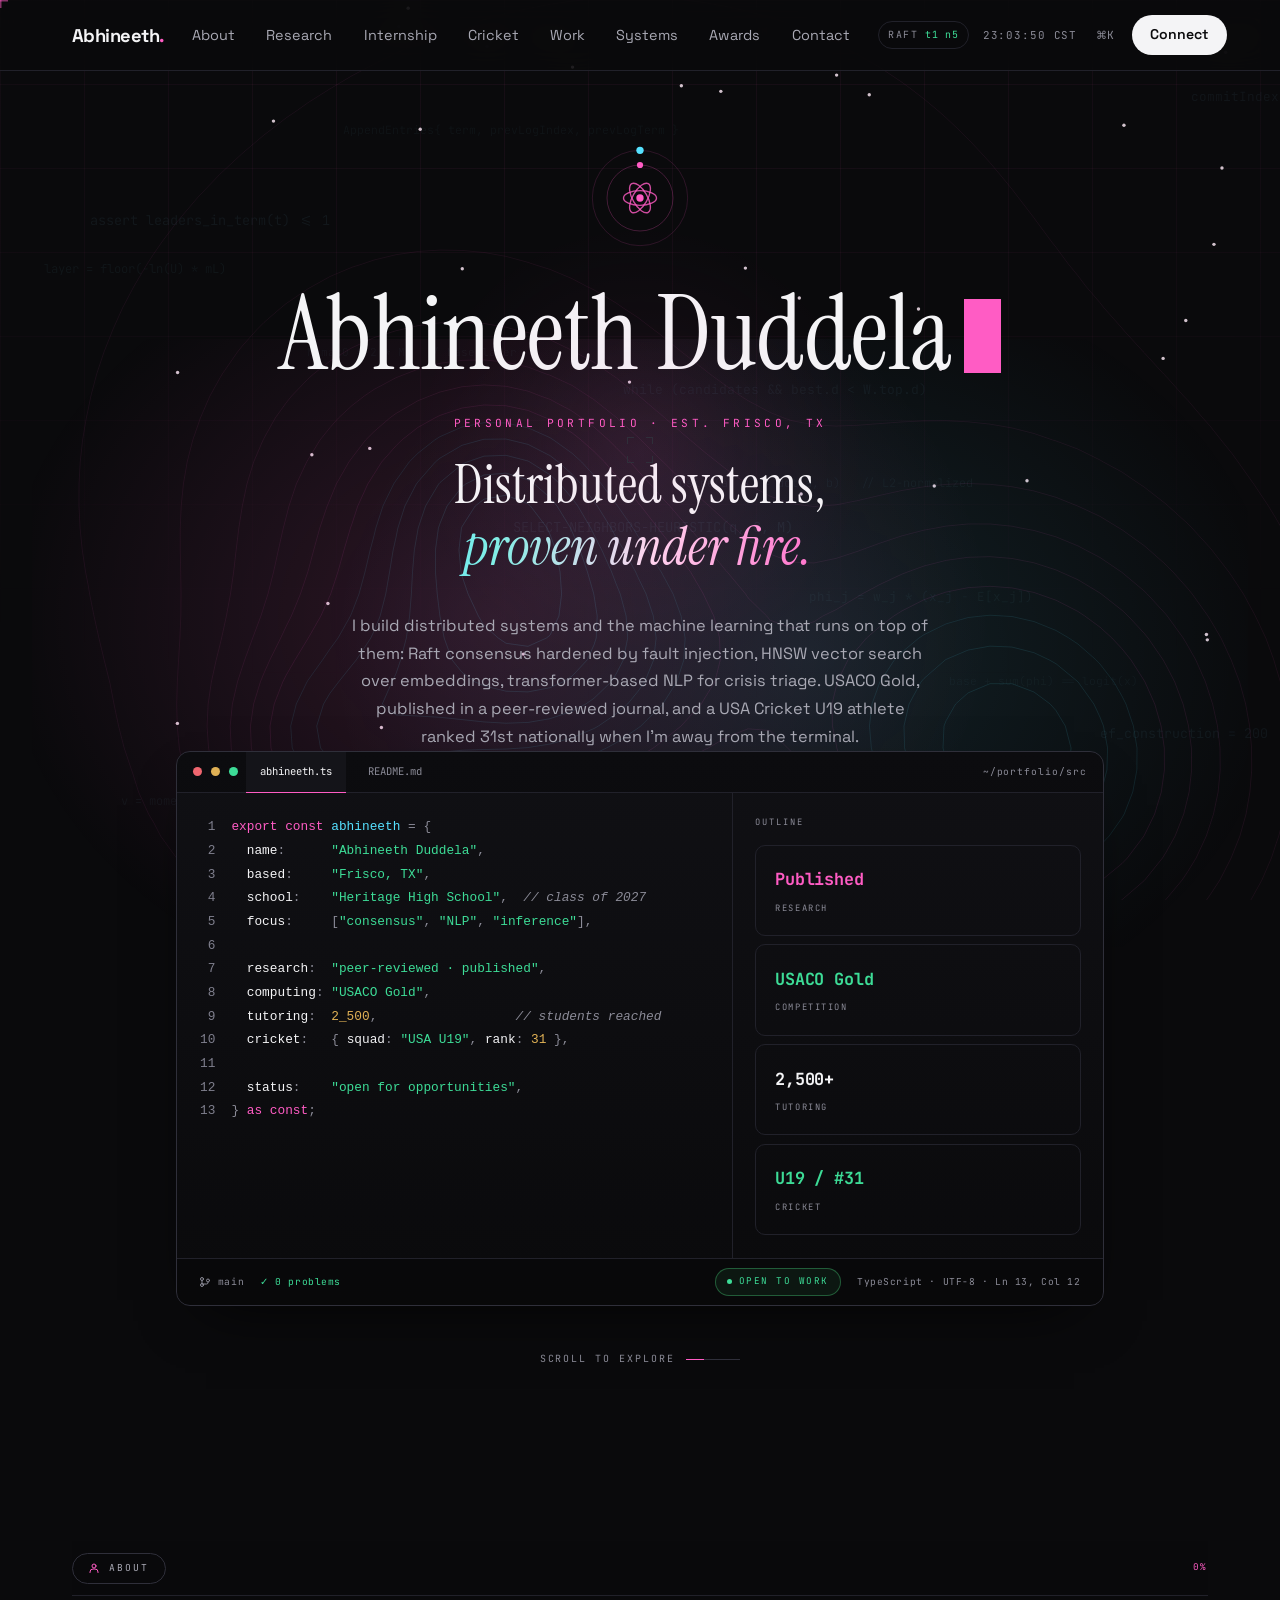
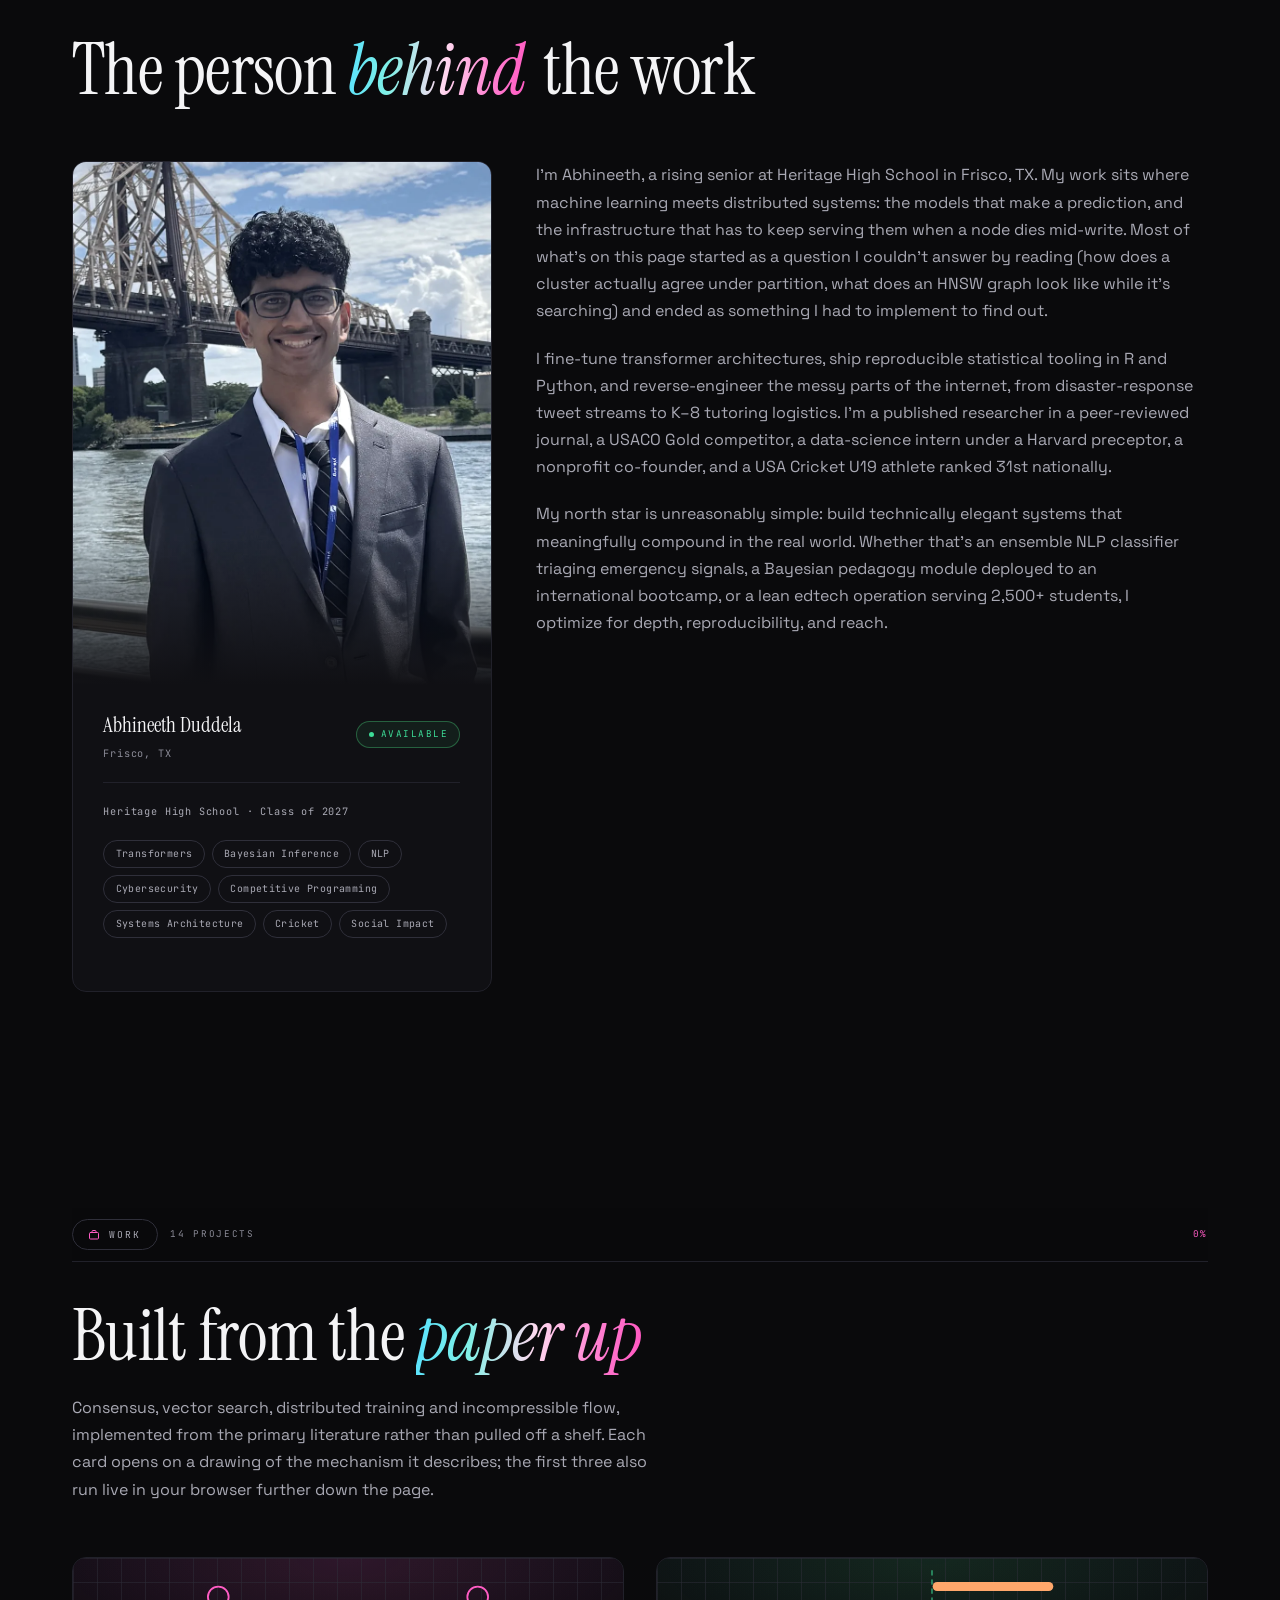
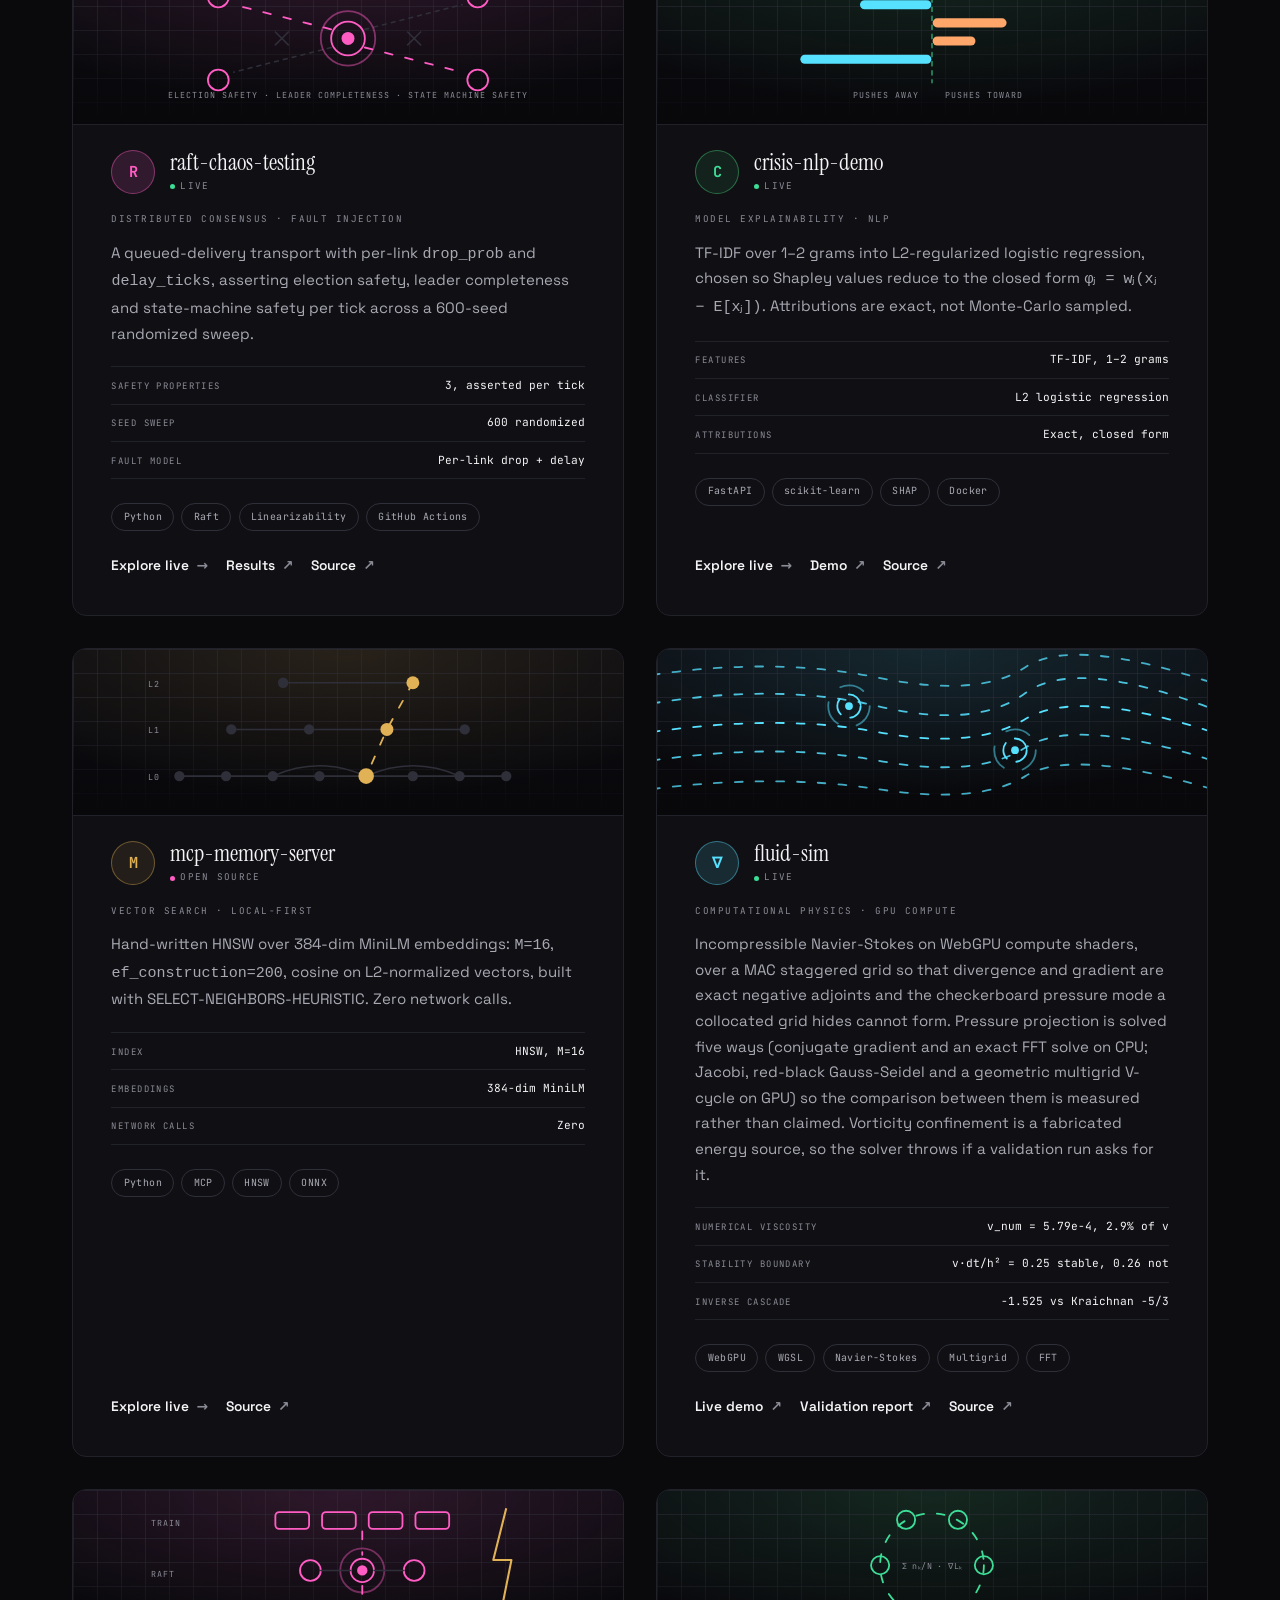
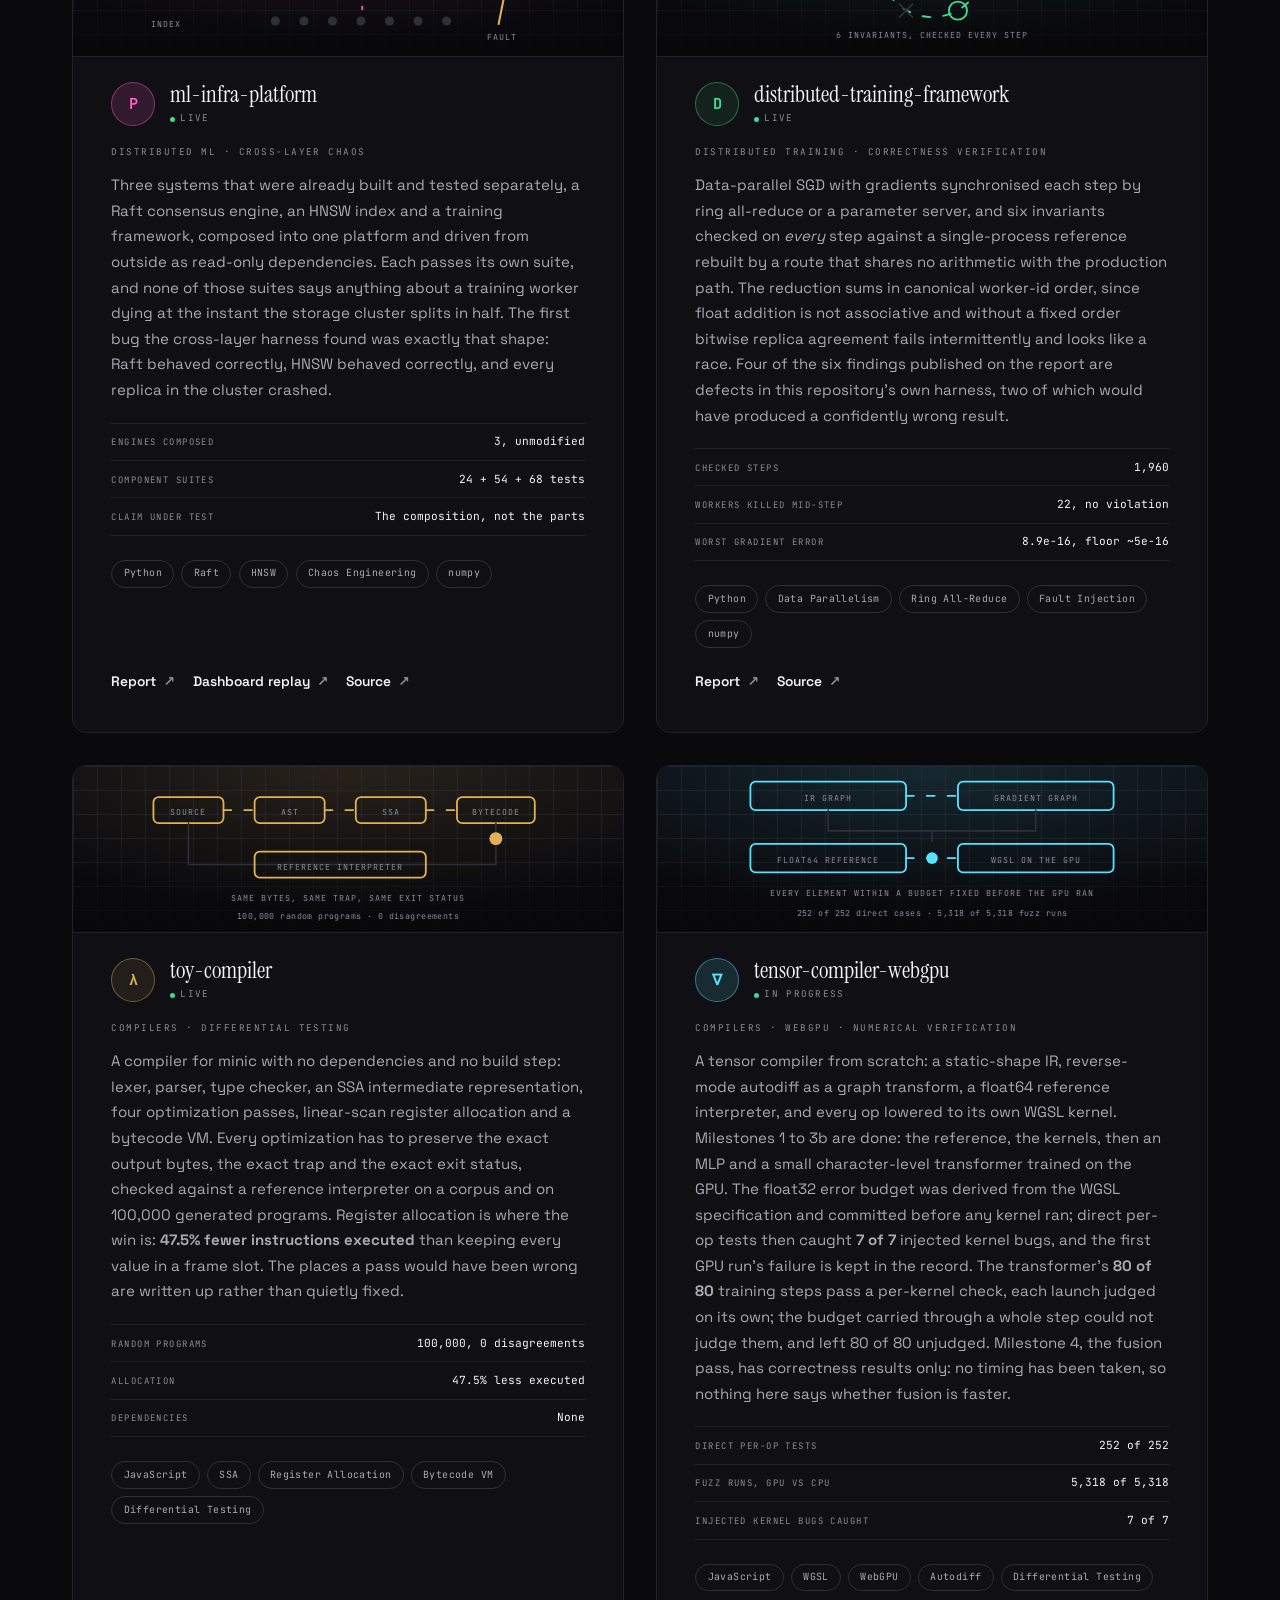
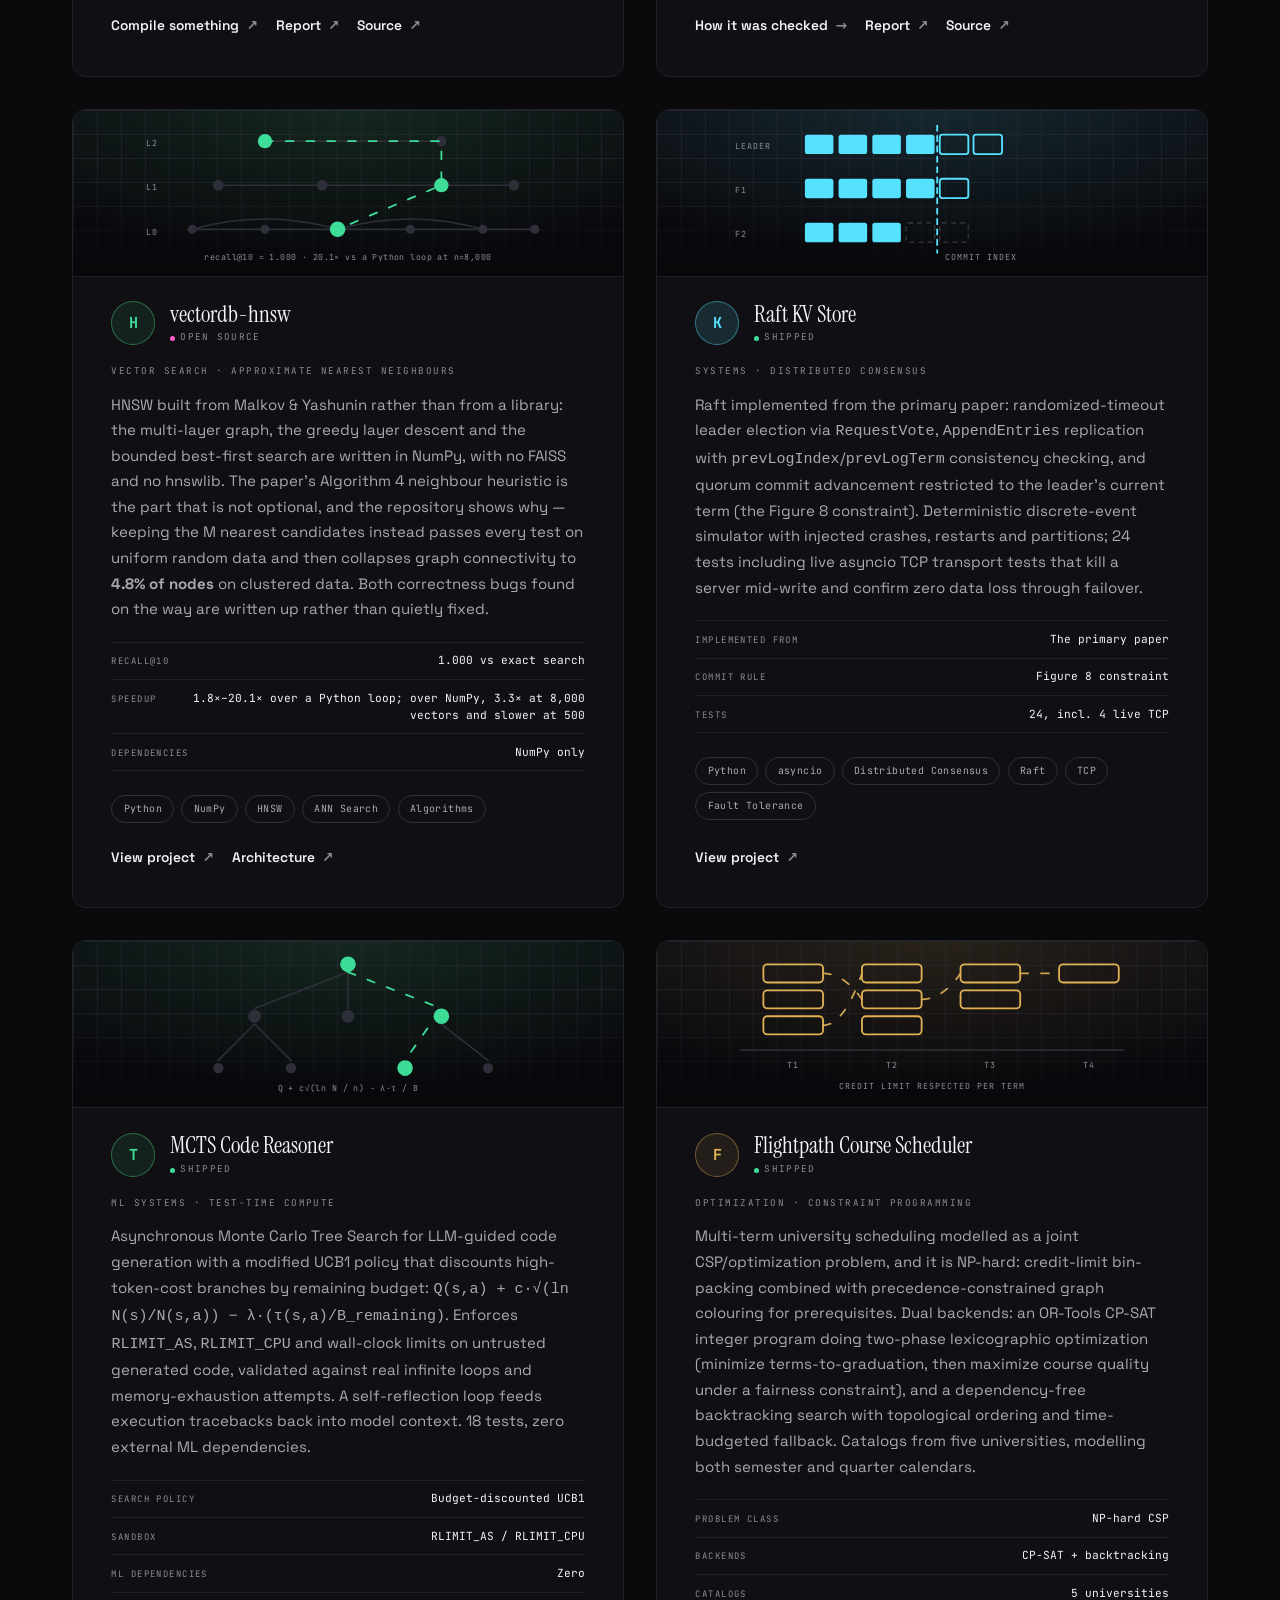
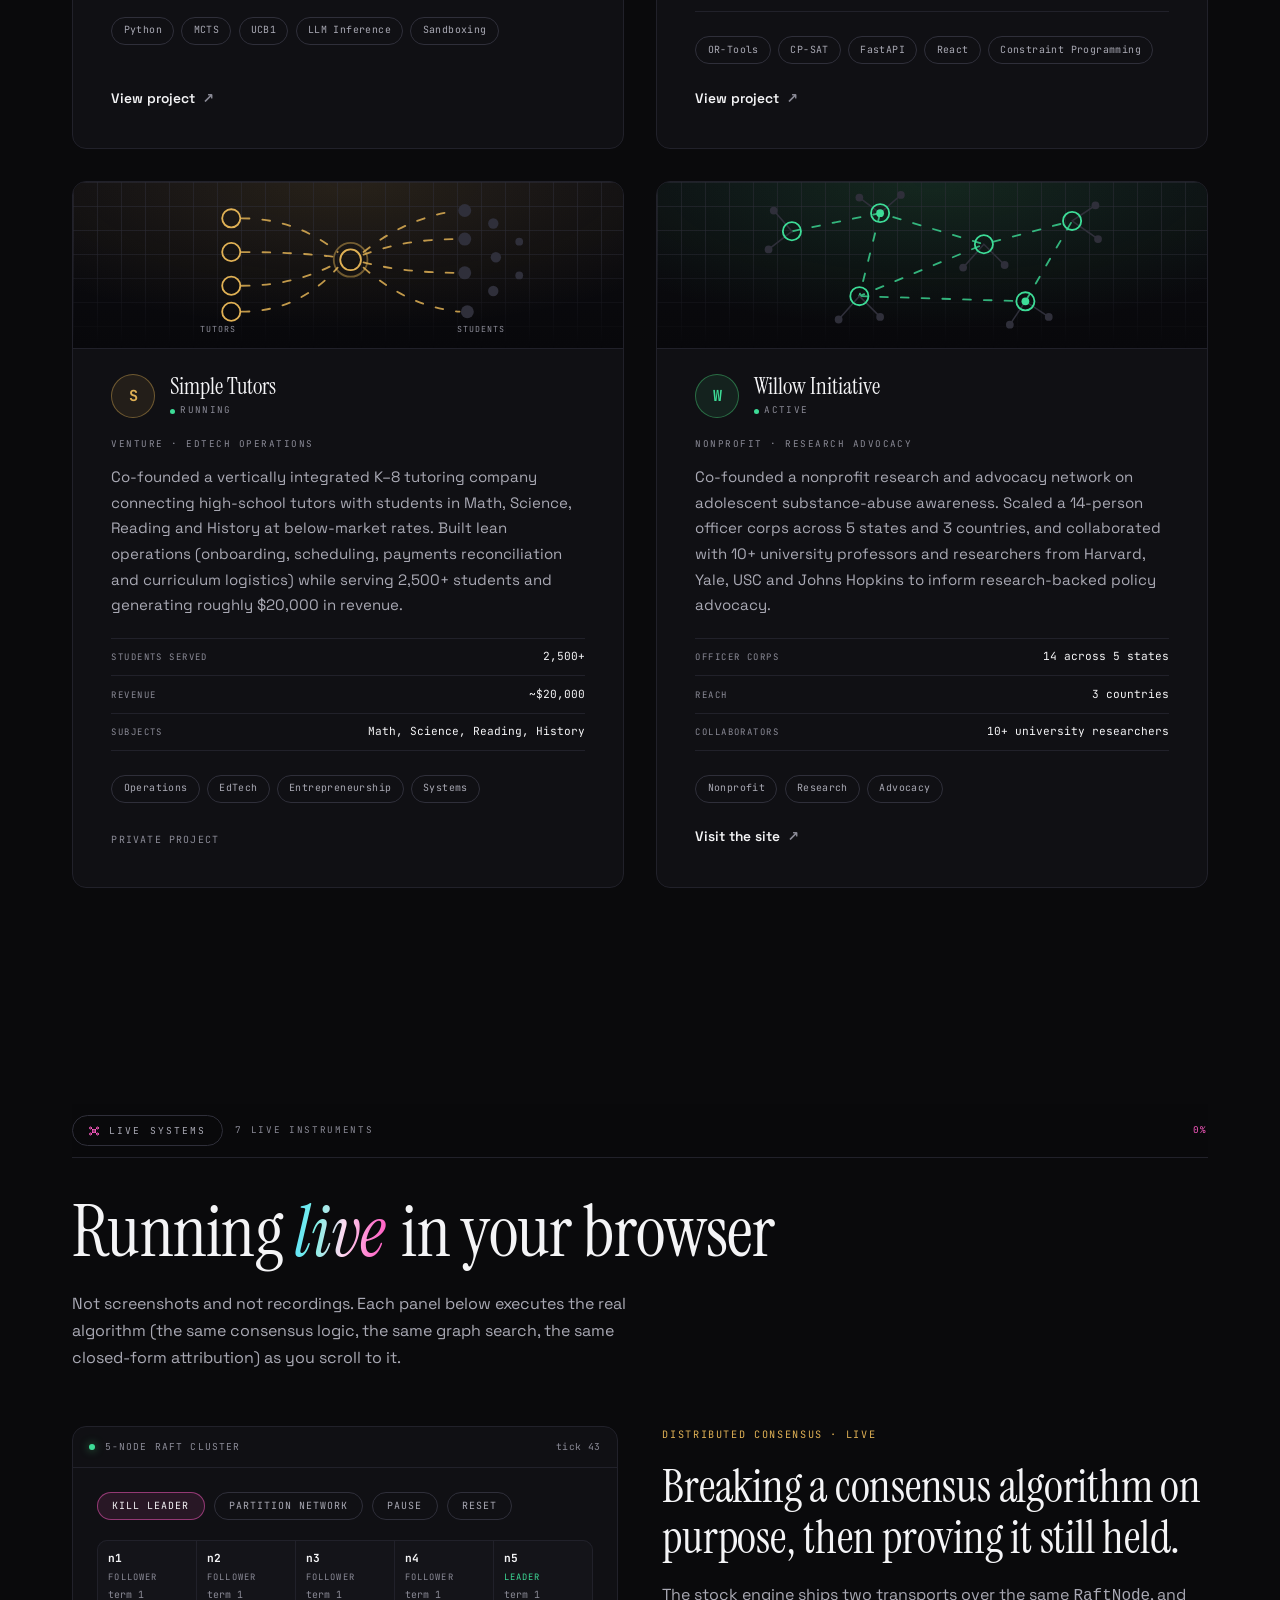
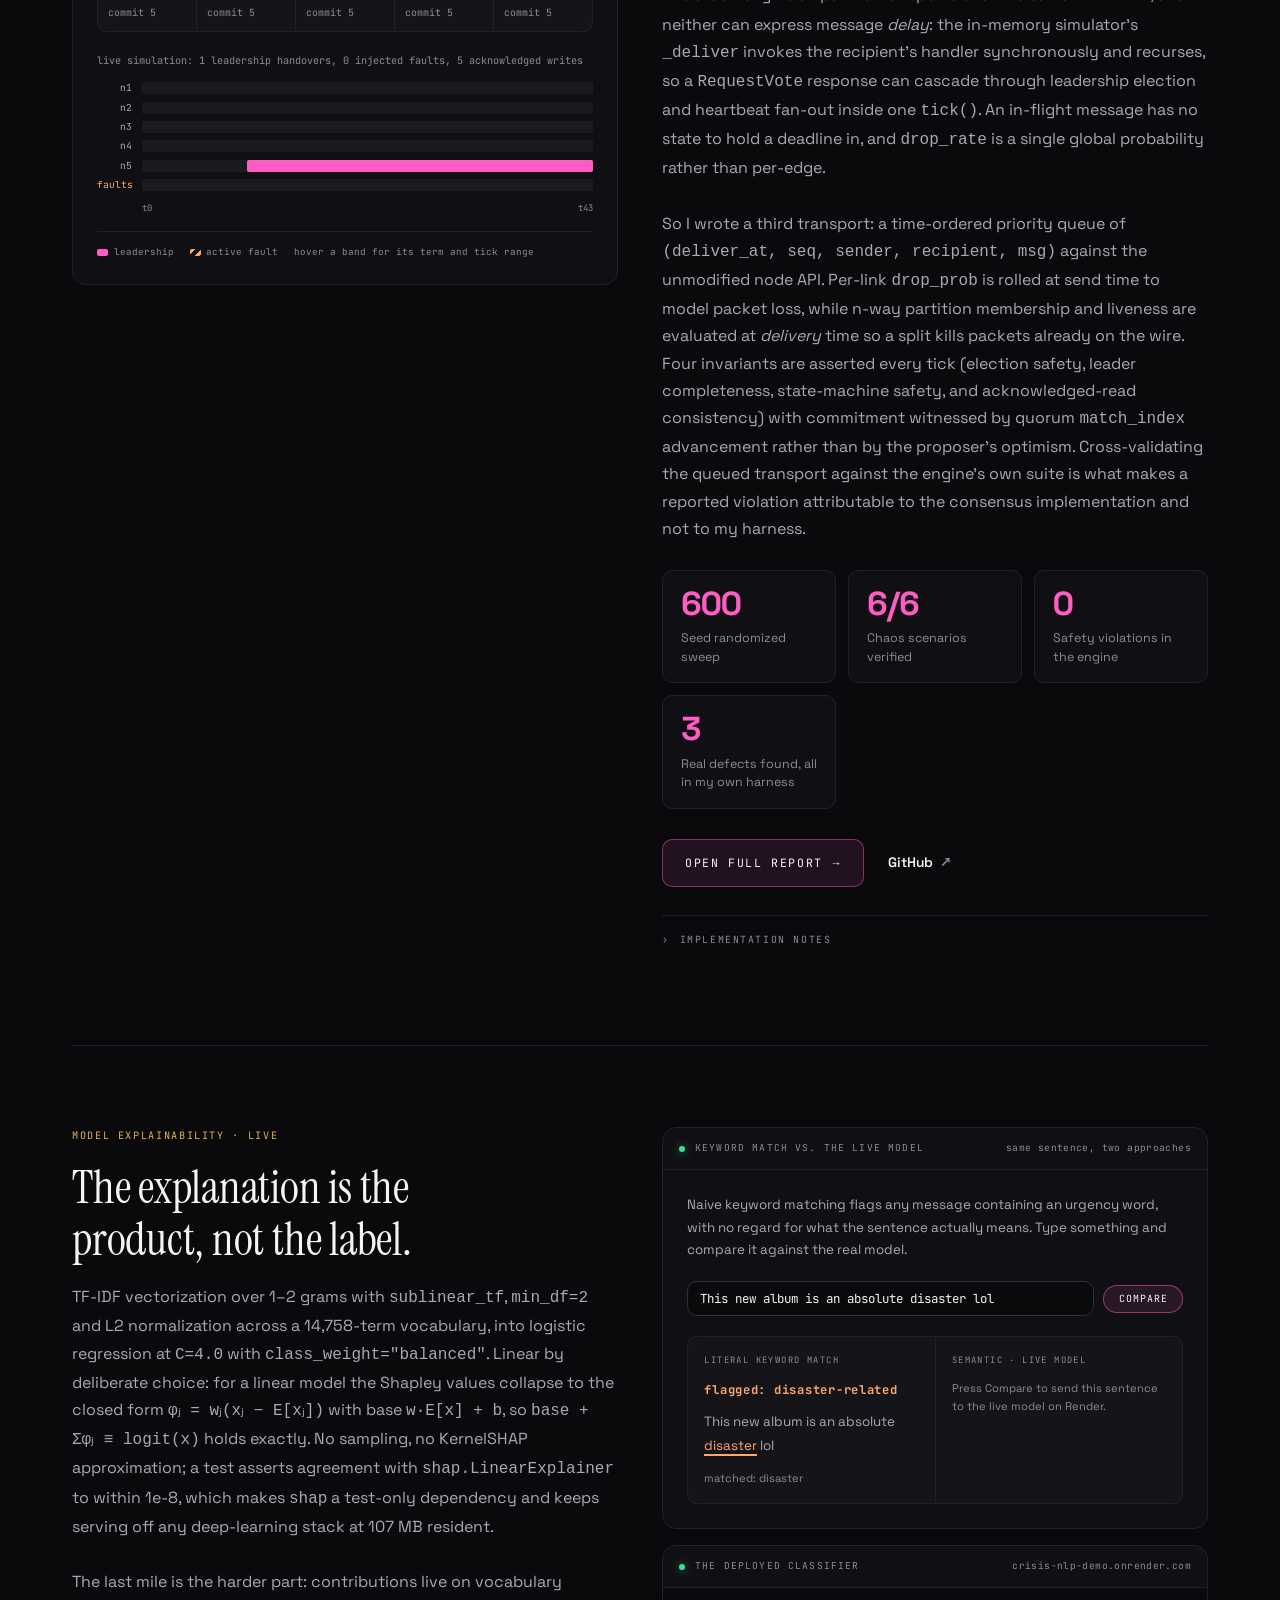
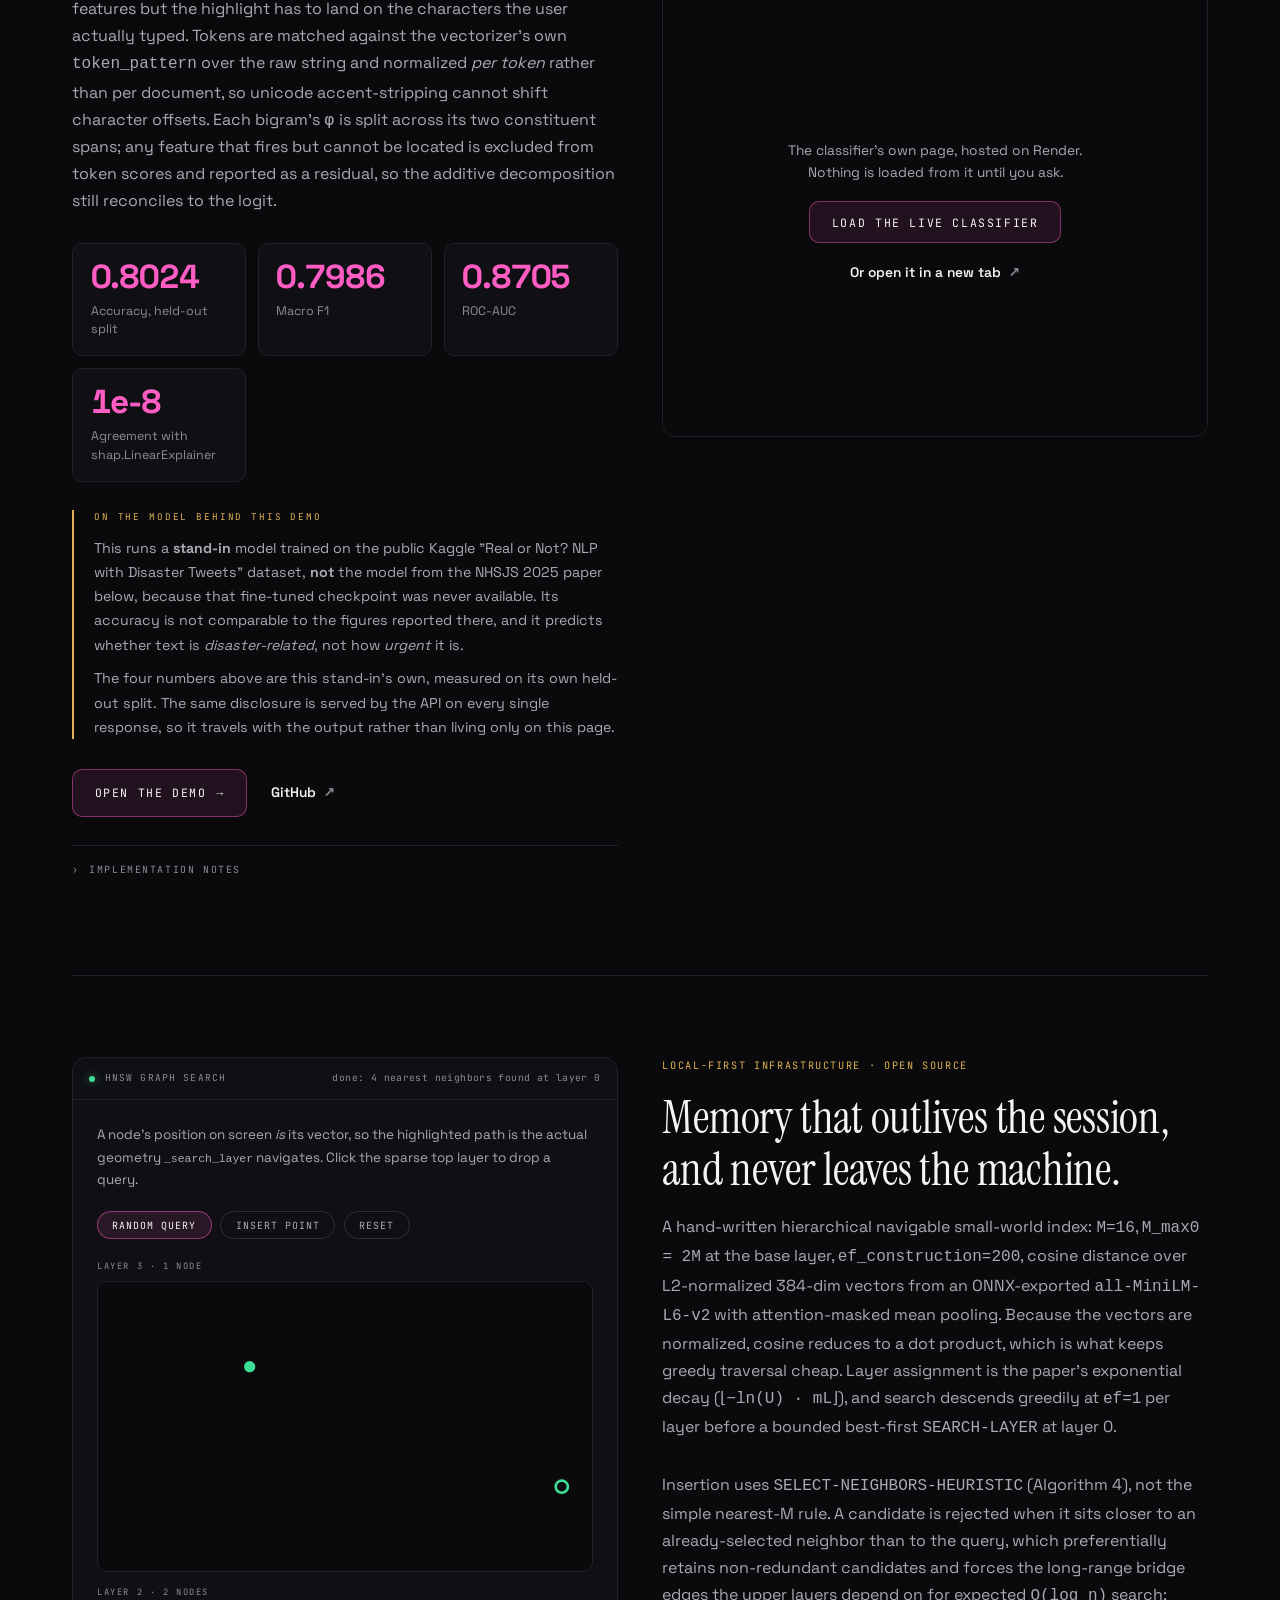
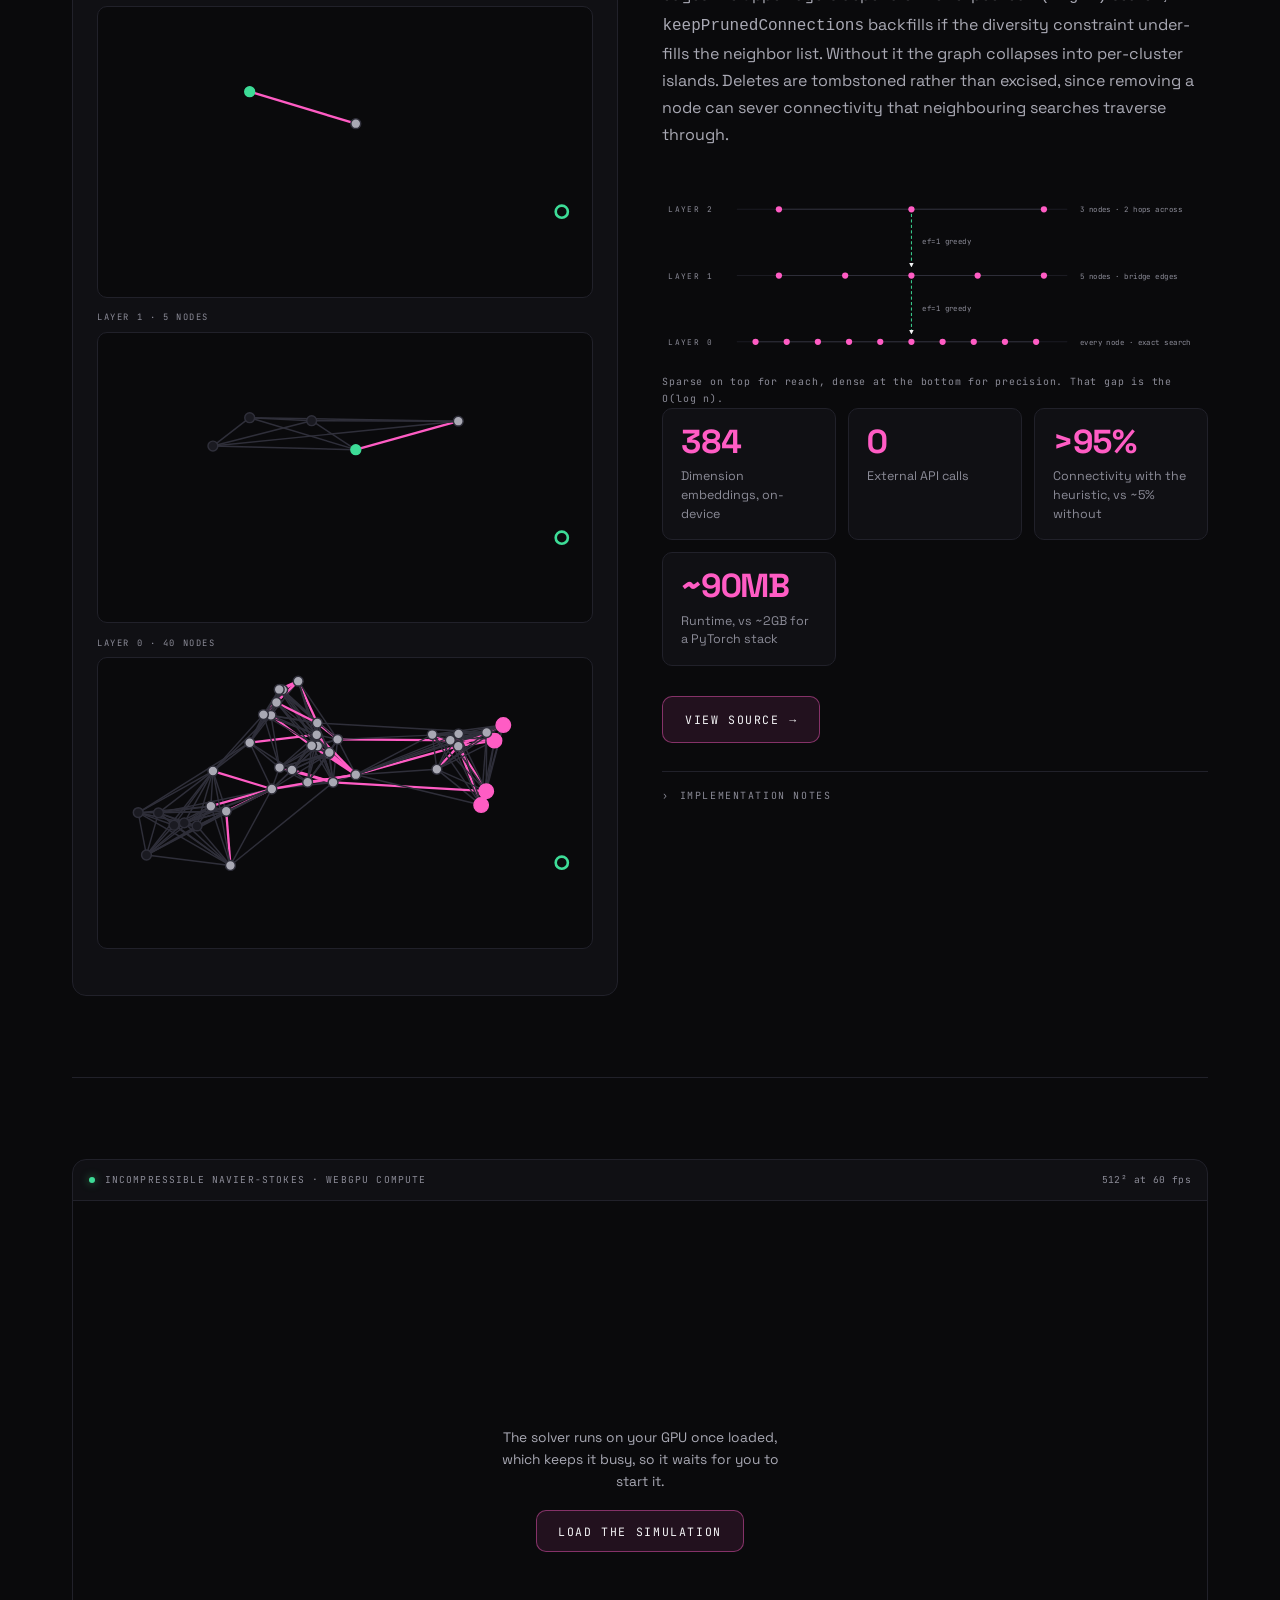
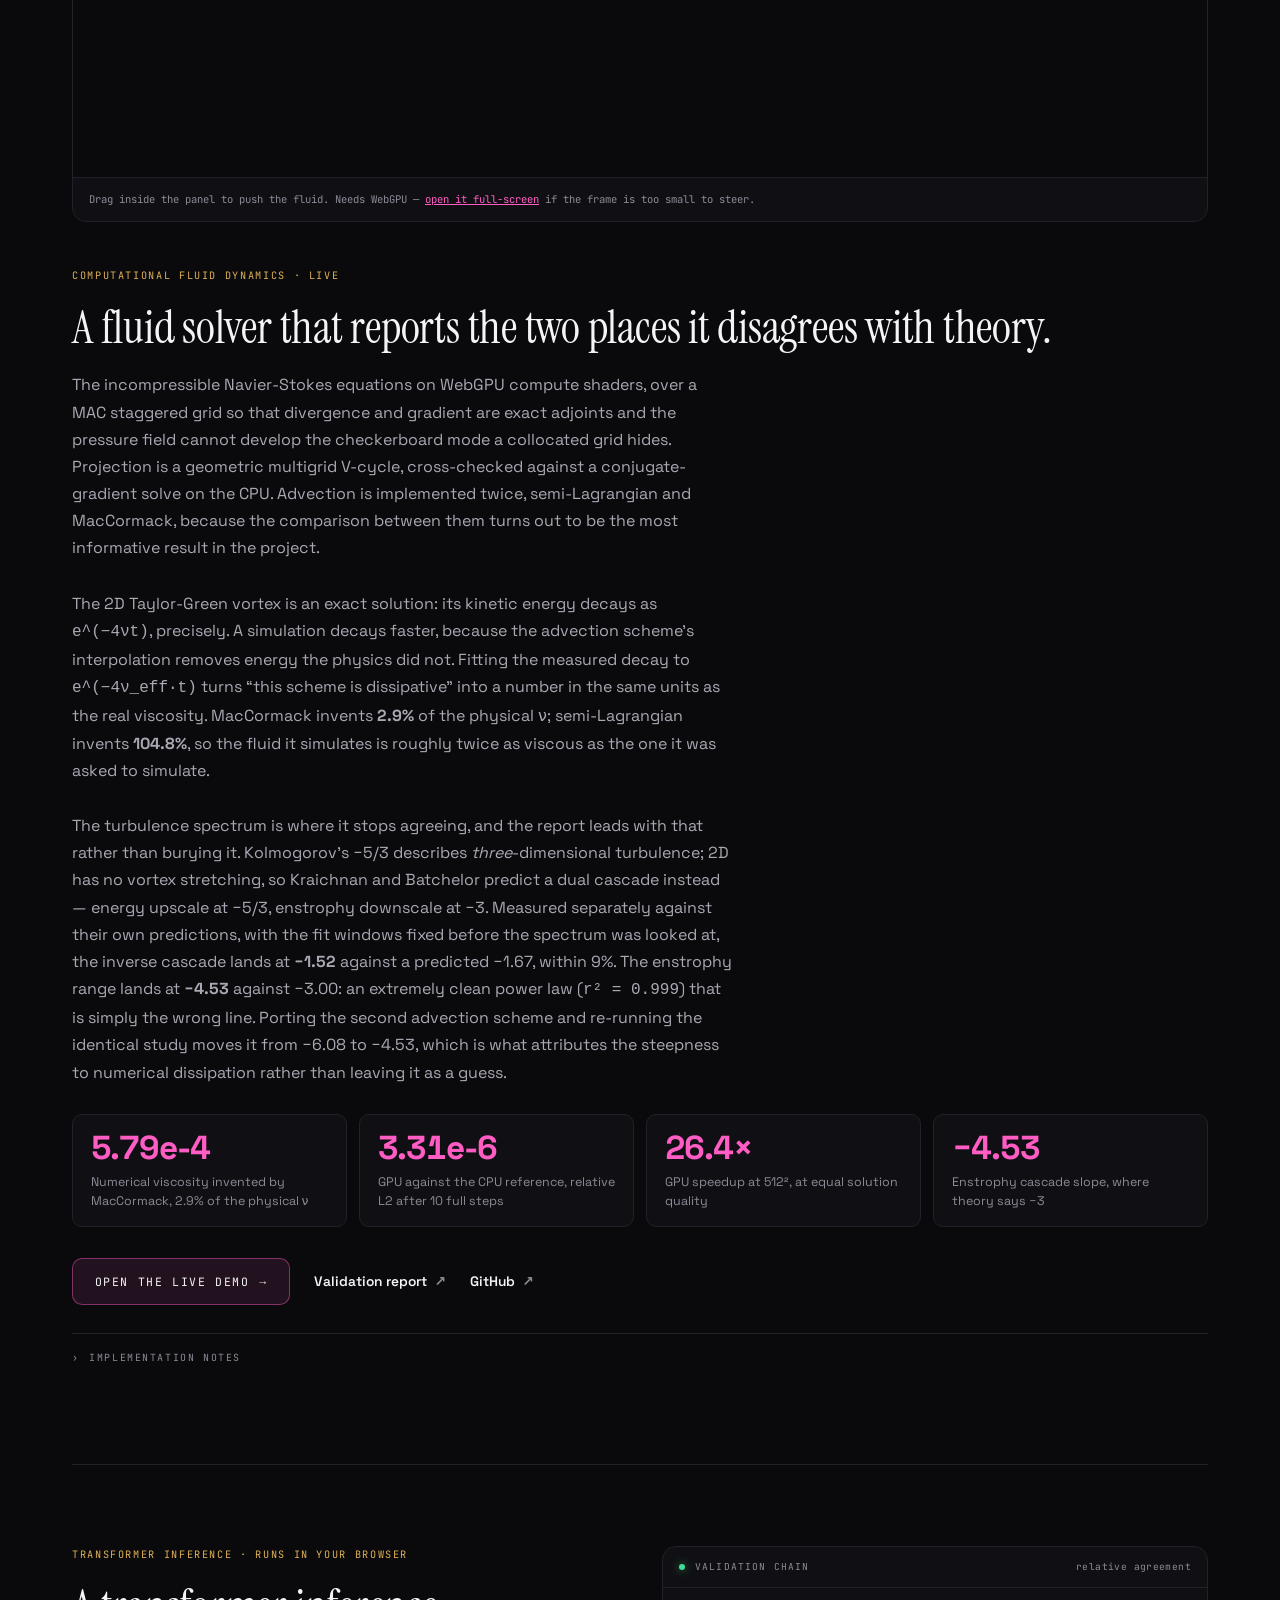
==== index.html @ 3c86e94c "Correct the Raft KV Store test count to 24, including 4 live TCP tests" ====
<!doctype html>
<html lang="en">
<head>
<meta charset="utf-8">
<meta name="viewport" content="width=device-width, initial-scale=1">
<title>Abhineeth Duddela</title>
<meta name="description" content="Abhineeth Duddela: CS/AI/ML. Distributed systems, NLP explainability, and local-first infrastructure.">
<!-- No font preconnects: the faces are served from this site, so there is no
     third party to warm a connection to. -->
<link rel="canonical" href="https://abho7.github.io/portfolio-site/">
<link rel="icon" href="favicon.ico" sizes="32x32">
<link rel="icon" href="favicon.svg" type="image/svg+xml">
<link rel="apple-touch-icon" href="apple-touch-icon.png">
<meta name="theme-color" content="#0a0a0c">

<!-- Link previews. Without these a pasted URL renders as bare text in
     LinkedIn, Slack and iMessage. og.png is generated from tools/og-card.html by the
     same stylesheet this page uses, so the card cannot drift from the site. -->
<meta property="og:type" content="website">
<meta property="og:site_name" content="Abhineeth Duddela">
<meta property="og:url" content="https://abho7.github.io/portfolio-site/">
<meta property="og:title" content="Abhineeth Duddela">
<meta property="og:description" content="Distributed systems, proven under fire. Raft consensus hardened by fault injection, HNSW vector search, transformer NLP for crisis triage.">
<meta property="og:image" content="https://abho7.github.io/portfolio-site/og.png">
<meta property="og:image:width" content="1200">
<meta property="og:image:height" content="630">
<meta property="og:image:alt" content="Abhineeth Duddela - Distributed systems, proven under fire.">
<meta name="twitter:card" content="summary_large_image">
<meta name="twitter:title" content="Abhineeth Duddela">
<meta name="twitter:description" content="Distributed systems, proven under fire. Raft consensus hardened by fault injection, HNSW vector search, transformer NLP for crisis triage.">
<meta name="twitter:image" content="https://abho7.github.io/portfolio-site/og.png">
<meta name="twitter:image:alt" content="Abhineeth Duddela - Distributed systems, proven under fire.">
<link rel="stylesheet" href="styles.css">
</head>
<body>

<!-- First thing in the tab order: this page is one long document, and without
     a bypass a keyboard user tabs the whole rail before reaching content. -->
<a class="skip-link" href="#main">Skip to content</a>

<!-- Ambient field: one fixed canvas behind the whole document, not a hero
     decoration. The network of nodes and links is the same visual idea the
     HNSW and Raft pieces trade in, so the page sits inside the subject
     rather than next to it. -->
<canvas class="ambient" id="ambient" aria-hidden="true"></canvas>

<div class="rail">
  <div class="rail-in">
    <a class="brand" href="#top">Abhineeth<i>.</i></a>
    <nav>
      <a href="#about">About</a>
      <a href="#research">Research</a>
      <a href="#internship">Internship</a>
      <a href="#cricket">Cricket</a>
      <a href="#work">Work</a>
      <!-- Live Systems is the longest section on the page and had no rail
           link, so the scrollspy had nothing to mark while you were in it. -->
      <a href="#systems">Systems</a>
      <a href="#awards">Awards</a>
      <a href="#contact">Contact</a>
    </nav>
    <div class="rail-right">
      <!-- Live telemetry from the Raft cluster running in Live Systems: the
           term and leader it is actually on right now. Hidden until the
           simulator publishes state, so it never shows as an empty widget.
           aria-hidden because it changes several times a minute on its own --
           a screen reader announcing every election would be unusable, and
           the simulator itself is fully described where it lives. -->
      <span class="rail-telemetry" id="rail-telemetry" aria-hidden="true" hidden>
        <span class="rt-k">raft</span>
        <span class="rt-v">t<b data-t="term">·</b></span>
        <span class="rt-v" data-t="leader">·</span>
      </span>
      <span class="rail-clock" id="rail-clock" aria-hidden="true">··:··:··</span>
      <button type="button" class="cmdk-trigger" id="cmdk-trigger"
              aria-label="Open quick navigation" aria-expanded="false"
              aria-haspopup="dialog" aria-controls="cmdk-overlay">⌘K</button>
      <a class="rail-cta" href="#contact">Connect</a>
    </div>
  </div>
</div>

<!-- Scroll progress: a hairline across the top of the viewport. Real geometry:
     position through the document. -->
<div class="progress-bar" aria-hidden="true"><span id="progress-fill"></span></div>

<div class="cmdk-overlay" id="cmdk-overlay" hidden>
  <div class="cmdk-panel" role="dialog" aria-modal="true" aria-label="Quick navigation">
    <div class="cmdk-input-row">
      <span class="cmdk-prompt">›</span>
      <input type="text" id="cmdk-input" class="cmdk-input" aria-label="Jump to a section, project, or link"
             role="combobox" aria-expanded="true" aria-controls="cmdk-list" aria-autocomplete="list" placeholder="Jump to a section, project, or link…" autocomplete="off">
      <span class="cmdk-hint">esc</span>
    </div>
    <div class="cmdk-list" id="cmdk-list" role="listbox" aria-label="Destinations"></div>
  </div>
</div>

<main id="main">

  <!-- ============================================================ hero -->
  <header class="hero wrap" id="top">
    <!-- Node/link glyph: the motif the whole site is built on, and literally
         the object all three projects operate over. -->
    <!-- Orbit mark: concentric rings with two counter-rotating satellites.
         Rotation is CSS animation on the groups, so it stops dead under
         reduced motion and leaves a legible static mark. -->
    <div class="hero-glyph hero-fade" style="--d:0s" aria-hidden="true">
      <svg viewBox="0 0 120 120" fill="none">
        <circle cx="60" cy="60" r="52" stroke="currentColor" stroke-width="1" opacity=".16"/>
        <circle cx="60" cy="60" r="36" stroke="currentColor" stroke-width="1" opacity=".26"/>
        <g class="orbit orbit-a"><circle cx="60" cy="8" r="4" fill="var(--live)"/></g>
        <g class="orbit orbit-b"><circle cx="60" cy="24" r="3.4" fill="var(--neg)"/></g>
        <g class="glyph-core">
          <ellipse cx="60" cy="60" rx="18" ry="8" stroke="currentColor" stroke-width="1.5" opacity=".8"/>
          <ellipse cx="60" cy="60" rx="18" ry="8" stroke="currentColor" stroke-width="1.5" opacity=".8" transform="rotate(60 60 60)"/>
          <ellipse cx="60" cy="60" rx="18" ry="8" stroke="currentColor" stroke-width="1.5" opacity=".8" transform="rotate(120 60 60)"/>
          <circle cx="60" cy="60" r="4" fill="currentColor"/>
        </g>
      </svg>
    </div>

    <!-- The name is the h1. The thesis line below it used to hold that role,
         which left the page with no heading that actually names whose site
         this is. -->
    <h1 class="hero-name">
      <span class="hero-rise" style="--d:.16s"><span>Abhineeth Duddela<i class="caret" aria-hidden="true"></i></span></span>
    </h1>
    <p class="hero-eyebrow hero-fade" style="--d:.3s">Personal portfolio · Est. Frisco, TX</p>
    <p class="hero-thesis">
      <span class="hero-rise" style="--d:.42s"><span>Distributed systems,</span></span>
      <span class="hero-rise" style="--d:.52s"><span class="ital">proven under fire.</span></span>
    </p>
    <p class="hero-bio hero-fade" style="--d:.6s">
      I build distributed systems and the machine learning that runs on top of them:
      Raft consensus hardened by fault injection, HNSW vector search over embeddings,
      transformer-based NLP for crisis triage. USACO Gold, published in a peer-reviewed
      journal, and a USA Cricket U19 athlete ranked 31st nationally when I'm away from
      the terminal.
    </p>

    <!-- Editor frame rather than a terminal one: tab strip, line gutter,
         syntax colouring, side panel, status bar. Everything in the file is a
         fact stated elsewhere on this page -- the frame is the styling, the
         values are not decorative.

         The gutter numbers come from a CSS counter on .ide-line, not from
         markup, so they can't be selected or copied and can never drift out
         of step with the lines they label. -->
    <div class="ide hero-fade" style="--d:.78s">
      <div class="ide-bar">
        <span class="console-dot r"></span><span class="console-dot y"></span><span class="console-dot g"></span>
        <span class="ide-tab is-active">abhineeth.ts</span>
        <span class="ide-tab">README.md</span>
        <span class="ide-path">~/portfolio/src</span>
      </div>

      <div class="ide-split">
        <div class="ide-editor">
<pre class="ide-code"><code><span class="ide-line"><i class="k">export</i> <i class="k">const</i> <i class="f">abhineeth</i> <i class="o">=</i> <i class="o">{</i></span>
<span class="ide-line">  <i class="p">name</i><i class="o">:</i>      <i class="s">"Abhineeth Duddela"</i><i class="o">,</i></span>
<span class="ide-line">  <i class="p">based</i><i class="o">:</i>     <i class="s">"Frisco, TX"</i><i class="o">,</i></span>
<span class="ide-line">  <i class="p">school</i><i class="o">:</i>    <i class="s">"Heritage High School"</i><i class="o">,</i>  <i class="c">// class of 2027</i></span>
<span class="ide-line">  <i class="p">focus</i><i class="o">:</i>     <i class="o">[</i><i class="s">"consensus"</i><i class="o">,</i> <i class="s">"NLP"</i><i class="o">,</i> <i class="s">"inference"</i><i class="o">]</i><i class="o">,</i></span>
<span class="ide-line"></span>
<span class="ide-line">  <i class="p">research</i><i class="o">:</i>  <i class="s">"peer-reviewed · published"</i><i class="o">,</i></span>
<span class="ide-line">  <i class="p">computing</i><i class="o">:</i> <i class="s">"USACO Gold"</i><i class="o">,</i></span>
<span class="ide-line">  <i class="p">tutoring</i><i class="o">:</i>  <i class="n">2_500</i><i class="o">,</i>                  <i class="c">// students reached</i></span>
<span class="ide-line">  <i class="p">cricket</i><i class="o">:</i>   <i class="o">{</i> <i class="p">squad</i><i class="o">:</i> <i class="s">"USA U19"</i><i class="o">,</i> <i class="p">rank</i><i class="o">:</i> <i class="n">31</i> <i class="o">}</i><i class="o">,</i></span>
<span class="ide-line"></span>
<span class="ide-line">  <i class="p">status</i><i class="o">:</i>    <i class="s">"open for opportunities"</i><i class="o">,</i></span>
<span class="ide-line"><i class="o">}</i> <i class="k">as</i> <i class="k">const</i><i class="o">;</i></span></code></pre>
        </div>

        <aside class="ide-panel">
          <div class="ide-panel-head">Outline</div>
          <div class="console-tiles">
            <div class="ctile"><span class="v accent">Published</span><span class="k">Research</span></div>
            <div class="ctile"><span class="v green">USACO Gold</span><span class="k">Competition</span></div>
            <div class="ctile"><span class="v">2,500+</span><span class="k">Tutoring</span></div>
            <div class="ctile"><span class="v green">U19 / #31</span><span class="k">Cricket</span></div>
          </div>
        </aside>
      </div>

      <div class="ide-status">
        <span class="ide-branch">
          <svg viewBox="0 0 24 24" fill="none" stroke="currentColor" stroke-width="2" stroke-linecap="round" aria-hidden="true"><circle cx="6" cy="6" r="3"/><circle cx="6" cy="18" r="3"/><circle cx="18" cy="9" r="3"/><path d="M18 12v1a3 3 0 0 1-3 3H6M6 9v6"/></svg>
          main
        </span>
        <span class="ide-ok">✓ 0 problems</span>
        <span class="live-pill"><i></i>Open to work</span>
        <span class="ide-meta">TypeScript · UTF-8 · Ln 13, Col 12</span>
      </div>
    </div>

    <a class="scroll-cue hero-fade" style="--d:1s" href="#about">
      <span>Scroll to explore</span>
      <span class="scroll-cue-line" aria-hidden="true"><i></i></span>
    </a>
  </header>

  <!-- =========================================================== about -->
  <section id="about" class="wrap">
    <div class="sec-head reveal">
      <span class="sec-eyebrow"><svg aria-hidden="true" viewBox="0 0 24 24" fill="none" stroke="currentColor" stroke-width="2" stroke-linecap="round"><circle cx="12" cy="8" r="4"/><path d="M4 21v-1a6 6 0 0 1 6-6h4a6 6 0 0 1 6 6v1"/></svg>About</span>
      <h2 class="sec-title">The person <em class="ital">behind</em> the work</h2>
    </div>

    <div class="about-grid">
      <aside class="about-card reveal">
        <!-- Explicit width/height so the browser reserves the 4:5 box before the
             file arrives -- without them this image is the one thing on the page
             that could reintroduce layout shift, and CLS is currently 0. -->
        <figure class="about-portrait">
          <picture>
            <source srcset="abhineeth.webp" type="image/webp">
            <img src="abhineeth.jpg" width="900" height="1125" decoding="async" loading="lazy"
                 alt="Abhineeth Duddela">
          </picture>
        </figure>
        <div class="about-id">
          <div>
            <div class="about-name">Abhineeth Duddela</div>
            <div class="about-loc">Frisco, TX</div>
          </div>
          <span class="live-pill"><i></i>Available</span>
        </div>
        <div class="about-school">Heritage High School · Class of 2027</div>
        <div class="tags">
          <span class="tag">Transformers</span><span class="tag">Bayesian Inference</span>
          <span class="tag">NLP</span><span class="tag">Cybersecurity</span>
          <span class="tag">Competitive Programming</span><span class="tag">Systems Architecture</span>
          <span class="tag">Cricket</span><span class="tag">Social Impact</span>
        </div>
      </aside>

      <div class="about-prose reveal">
        <p>
          I'm Abhineeth, a rising senior at Heritage High School in Frisco, TX. My work sits
          where machine learning meets distributed systems: the models that make a prediction,
          and the infrastructure that has to keep serving them when a node dies mid-write.
          Most of what's on this page started as a question I couldn't answer by reading
          (how does a cluster actually agree under partition, what does an HNSW graph look
          like while it's searching) and ended as something I had to implement to find out.
        </p>
        <p>
          I fine-tune transformer architectures, ship reproducible statistical tooling in R and
          Python, and reverse-engineer the messy parts of the internet, from disaster-response
          tweet streams to K–8 tutoring logistics. I'm a published researcher in a peer-reviewed
          journal, a USACO Gold competitor, a data-science intern under a Harvard preceptor, a
          nonprofit co-founder, and a USA Cricket U19 athlete ranked 31st nationally.
        </p>
        <p>
          My north star is unreasonably simple: build technically elegant systems that
          meaningfully compound in the real world. Whether that's an ensemble NLP classifier
          triaging emergency signals, a Bayesian pedagogy module deployed to an international
          bootcamp, or a lean edtech operation serving 2,500+ students, I optimize for depth,
          reproducibility, and reach.
        </p>
      </div>
    </div>
  </section>

  <!-- ============================================================= work -->
  <section id="work" class="wrap">
    <div class="sec-head reveal">
      <span class="sec-eyebrow"><svg aria-hidden="true" viewBox="0 0 24 24" fill="none" stroke="currentColor" stroke-width="2" stroke-linecap="round"><rect x="3" y="7" width="18" height="13" rx="2"/><path d="M8 7V5a2 2 0 0 1 2-2h4a2 2 0 0 1 2 2v2"/></svg>Work</span>
      <h2 class="sec-title">Built from the <em class="ital">paper up</em></h2>
      <p class="sec-lede">
        Consensus, vector search, distributed training and incompressible flow, implemented
        from the primary literature rather than pulled off a shelf. Each card opens on a
        drawing of the mechanism it describes; the first three also run live in your browser
        further down the page.
      </p>
    </div>

    <div class="card-grid">
      <article class="pcard spot reveal">
        <div class="pcard-viz">
          <svg viewBox="-52 -4 424 128" role="img" aria-label="A leader replicating to four followers, with two of the links dropping messages">
            <!-- healthy links carry a travelling dash; failed links are hairline and crossed -->
            <g class="vz-line vz-flow"><path d="M147 51 L72 32"/><path d="M173 65 L248 84"/></g>
            <g class="vz-faint" stroke-dasharray="3 4"><path d="M147 65 L72 84"/><path d="M173 51 L248 32"/></g>
            <g class="vz-faint" stroke-width="1.3">
              <path d="M104 53 L114 63 M114 53 L104 63"/>
              <path d="M206 53 L216 63 M216 53 L206 63"/>
            </g>
            <circle cx="160" cy="58" r="21" class="vz-line vz-beat" opacity=".45"/>
            <circle cx="160" cy="58" r="13" class="vz-line" fill="#08080b"/>
            <circle cx="160" cy="58" r="5" class="vz-fill"/>
            <g class="vz-line" fill="#08080b">
              <circle cx="60" cy="26" r="8"/><circle cx="60" cy="90" r="8"/>
              <circle cx="260" cy="26" r="8"/><circle cx="260" cy="90" r="8"/>
            </g>
            <text class="vz-txt" x="160" y="104" text-anchor="middle">election safety · leader completeness · state machine safety</text>
          </svg>
        </div>
        <div class="pcard-top">
          <span class="pcard-badge">R</span>
          <div>
            <h3>raft-chaos-testing</h3>
            <div class="pcard-status">Live</div>
          </div>
        </div>
        <div class="pcard-cat">Distributed consensus · fault injection</div>
        <p>
          A queued-delivery transport with per-link <code>drop_prob</code> and
          <code>delay_ticks</code>, asserting election safety, leader completeness and
          state-machine safety per tick across a 600-seed randomized sweep.
        </p>
        <dl class="pspec">
          <div><dt>Safety properties</dt><dd>3, asserted per tick</dd></div>
          <div><dt>Seed sweep</dt><dd>600 randomized</dd></div>
          <div><dt>Fault model</dt><dd>Per-link drop + delay</dd></div>
        </dl>
        <div class="tags">
          <span class="tag">Python</span><span class="tag">Raft</span>
          <span class="tag">Linearizability</span><span class="tag">GitHub Actions</span>
        </div>
        <div class="pcard-actions">
          <a class="tlink" href="#proj-raft">Explore live <span class="arrow" aria-hidden="true">→</span></a>
          <a class="tlink ext" href="https://abho7.github.io/raft-chaos-testing/" target="_blank" rel="noopener">Results <span class="arrow" aria-hidden="true">↗</span></a>
          <a class="tlink ext" href="https://github.com/abho7/raft-chaos-testing" target="_blank" rel="noopener">Source <span class="arrow" aria-hidden="true">↗</span></a>
        </div>
      </article>

      <article class="pcard spot reveal v-grn">
        <div class="pcard-viz">
          <svg viewBox="-52 -4 424 128" role="img" aria-label="Per-token attributions drawn as bars diverging left and right from a zero axis">
            <!-- the diverging pair is the site's blue/red, not the card tone: here
                 the colour carries the sign of the attribution, so it is data -->
            <line x1="160" y1="6" x2="160" y2="92" class="vz-line" opacity=".55" stroke-dasharray="3 4"/>
            <g stroke-width="7" stroke-linecap="round" fill="none">
              <path stroke="var(--pos)" d="M164 18 H 250" class="vz-beat"/>
              <path stroke="var(--neg)" d="M156 32 H 108"/>
              <path stroke="var(--pos)" d="M164 46 H 214"/>
              <path stroke="var(--pos)" d="M164 60 H 190"/>
              <path stroke="var(--neg)" d="M156 74 H 62" class="vz-beat d2"/>
            </g>
            <text class="vz-txt" x="150" y="104" text-anchor="end">pushes away</text>
            <text class="vz-txt" x="170" y="104">pushes toward</text>
          </svg>
        </div>
        <div class="pcard-top">
          <span class="pcard-badge g">C</span>
          <div>
            <h3>crisis-nlp-demo</h3>
            <div class="pcard-status">Live</div>
          </div>
        </div>
        <div class="pcard-cat">Model explainability · NLP</div>
        <p>
          TF-IDF over 1–2 grams into L2-regularized logistic regression, chosen so
          Shapley values reduce to the closed form <code>φⱼ = wⱼ(xⱼ − E[xⱼ])</code>.
          Attributions are exact, not Monte-Carlo sampled.
        </p>
        <dl class="pspec">
          <div><dt>Features</dt><dd>TF-IDF, 1–2 grams</dd></div>
          <div><dt>Classifier</dt><dd>L2 logistic regression</dd></div>
          <div><dt>Attributions</dt><dd>Exact, closed form</dd></div>
        </dl>
        <div class="tags">
          <span class="tag">FastAPI</span><span class="tag">scikit-learn</span>
          <span class="tag">SHAP</span><span class="tag">Docker</span>
        </div>
        <div class="pcard-actions">
          <a class="tlink" href="#proj-nlp">Explore live <span class="arrow" aria-hidden="true">→</span></a>
          <a class="tlink ext" href="https://crisis-nlp-demo.onrender.com/" target="_blank" rel="noopener">Demo <span class="arrow" aria-hidden="true">↗</span></a>
          <a class="tlink ext" href="https://github.com/abho7/crisis-nlp-demo" target="_blank" rel="noopener">Source <span class="arrow" aria-hidden="true">↗</span></a>
        </div>
      </article>

      <article class="pcard spot reveal v-amb">
        <div class="pcard-viz">
          <svg viewBox="-52 -4 424 128" role="img" aria-label="A three-layer HNSW graph with the greedy search descending from the sparse top layer to the dense base layer">
            <g class="vz-faint">
              <path d="M110 22 H210"/>
              <path d="M70 58 H130 M130 58 H190 M190 58 H250"/>
              <path d="M30 94 H66 M66 94 H102 M102 94 H138 M138 94 H174 M174 94 H210 M210 94 H246 M246 94 H282"/>
              <path d="M102 94 Q 138 78 174 94 M174 94 Q 210 78 246 94"/>
            </g>
            <!-- the descent: coarse hop, then refine, then land -->
            <path class="vz-line vz-flow s3" stroke-width="1.8" d="M210 22 L190 58 L174 94"/>
            <g class="vz-dim">
              <circle cx="110" cy="22" r="4"/>
              <circle cx="70" cy="58" r="4"/><circle cx="130" cy="58" r="4"/><circle cx="250" cy="58" r="4"/>
              <circle cx="30" cy="94" r="4"/><circle cx="66" cy="94" r="4"/><circle cx="102" cy="94" r="4"/>
              <circle cx="138" cy="94" r="4"/><circle cx="210" cy="94" r="4"/><circle cx="246" cy="94" r="4"/>
              <circle cx="282" cy="94" r="4"/>
            </g>
            <g class="vz-fill">
              <circle cx="210" cy="22" r="5"/><circle cx="190" cy="58" r="5"/><circle cx="174" cy="94" r="6"/>
            </g>
            <g class="vz-txt"><text x="6" y="25">L2</text><text x="6" y="61">L1</text><text x="6" y="97">L0</text></g>
          </svg>
        </div>
        <div class="pcard-top">
          <span class="pcard-badge a">M</span>
          <div>
            <h3>mcp-memory-server</h3>
            <div class="pcard-status oss">Open source</div>
          </div>
        </div>
        <div class="pcard-cat">Vector search · local-first</div>
        <p>
          Hand-written HNSW over 384-dim MiniLM embeddings: <code>M=16</code>,
          <code>ef_construction=200</code>, cosine on L2-normalized vectors, built with
          SELECT-NEIGHBORS-HEURISTIC. Zero network calls.
        </p>
        <dl class="pspec">
          <div><dt>Index</dt><dd>HNSW, M=16</dd></div>
          <div><dt>Embeddings</dt><dd>384-dim MiniLM</dd></div>
          <div><dt>Network calls</dt><dd>Zero</dd></div>
        </dl>
        <div class="tags">
          <span class="tag">Python</span><span class="tag">MCP</span>
          <span class="tag">HNSW</span><span class="tag">ONNX</span>
        </div>
        <div class="pcard-actions">
          <a class="tlink" href="#proj-mcp">Explore live <span class="arrow" aria-hidden="true">→</span></a>
          <a class="tlink ext" href="https://github.com/abho7/mcp-memory-server" target="_blank" rel="noopener">Source <span class="arrow" aria-hidden="true">↗</span></a>
        </div>
      </article>

      <article class="pcard spot reveal v-blu">
        <div class="pcard-viz">
          <svg viewBox="-52 -4 424 128" role="img" aria-label="Streamlines deflected by two counter-rotating vortex cores">
            <g class="vz-line vz-flow" opacity=".75">
              <path d="M-56 16 Q 40 2 118 18 T 232 10 T 376 22"/>
            </g>
            <g class="vz-line vz-flow s1" opacity=".85">
              <path d="M-56 38 Q 42 22 118 40 T 232 30 T 376 42"/>
            </g>
            <g class="vz-line vz-flow s2">
              <path d="M-56 60 Q 44 46 118 60 T 232 50 T 376 60"/>
            </g>
            <g class="vz-line vz-flow s1" opacity=".85">
              <path d="M-56 82 Q 42 68 118 82 T 232 72 T 376 82"/>
            </g>
            <g class="vz-line vz-flow" opacity=".75">
              <path d="M-56 104 Q 40 92 118 104 T 232 94 T 376 104"/>
            </g>
            <!-- the two cores turn opposite ways, which is what a vortex pair does -->
            <g class="vz-spin">
              <circle cx="96" cy="40" r="9" class="vz-line" stroke-dasharray="13 8"/>
              <circle cx="96" cy="40" r="16" class="vz-line" stroke-dasharray="19 15" opacity=".5"/>
            </g>
            <circle cx="96" cy="40" r="3" class="vz-fill"/>
            <g class="vz-spin r">
              <circle cx="224" cy="74" r="9" class="vz-line" stroke-dasharray="13 8"/>
              <circle cx="224" cy="74" r="16" class="vz-line" stroke-dasharray="19 15" opacity=".5"/>
            </g>
            <circle cx="224" cy="74" r="3" class="vz-fill"/>
          </svg>
        </div>
        <div class="pcard-top">
          <span class="pcard-badge">&#8711;</span>
          <div>
            <h3>fluid-sim</h3>
            <div class="pcard-status">Live</div>
          </div>
        </div>
        <div class="pcard-cat">Computational physics · GPU compute</div>
        <p>
          Incompressible Navier-Stokes on WebGPU compute shaders, over a MAC staggered grid
          so that divergence and gradient are exact negative adjoints and the checkerboard
          pressure mode a collocated grid hides cannot form. Pressure projection is solved
          five ways (conjugate gradient and an exact FFT solve on CPU; Jacobi, red-black
          Gauss-Seidel and a geometric multigrid V-cycle on GPU) so the comparison between
          them is measured rather than claimed. Vorticity confinement is a fabricated energy
          source, so the solver throws if a validation run asks for it.
        </p>
        <dl class="pspec">
          <div><dt>Numerical viscosity</dt><dd>ν_num = 5.79e-4, 2.9% of ν</dd></div>
          <div><dt>Stability boundary</dt><dd>ν·dt/h² = 0.25 stable, 0.26 not</dd></div>
          <div><dt>Inverse cascade</dt><dd>−1.525 vs Kraichnan −5/3</dd></div>
        </dl>
        <div class="tags">
          <span class="tag">WebGPU</span><span class="tag">WGSL</span>
          <span class="tag">Navier-Stokes</span><span class="tag">Multigrid</span>
          <span class="tag">FFT</span>
        </div>
        <div class="pcard-actions">
          <a class="tlink ext" href="https://abho7.github.io/fluid-sim/" target="_blank" rel="noopener">Live demo <span class="arrow" aria-hidden="true">↗</span></a>
          <a class="tlink ext" href="https://abho7.github.io/fluid-sim/report.html" target="_blank" rel="noopener">Validation report <span class="arrow" aria-hidden="true">↗</span></a>
          <a class="tlink ext" href="https://github.com/abho7/fluid-sim" target="_blank" rel="noopener">Source <span class="arrow" aria-hidden="true">↗</span></a>
        </div>
      </article>

      <article class="pcard spot reveal">
        <div class="pcard-viz">
          <svg viewBox="-52 -4 424 128" role="img" aria-label="Training workers publishing embeddings down through a Raft quorum into a vector index, with a fault injected across the layers">
            <g class="vz-txt"><text x="8" y="24">train</text><text x="8" y="63">raft</text><text x="8" y="102">index</text></g>
            <g class="vz-line" fill="#08080b">
              <rect x="104" y="13" width="26" height="13" rx="3"/>
              <rect x="140" y="13" width="26" height="13" rx="3"/>
              <rect x="176" y="13" width="26" height="13" rx="3"/>
              <rect x="212" y="13" width="26" height="13" rx="3"/>
            </g>
            <path class="vz-line vz-flow s3" d="M171 28 V 46"/>
            <circle cx="171" cy="58" r="17" class="vz-line vz-beat" opacity=".4"/>
            <g class="vz-line" fill="#08080b">
              <circle cx="131" cy="58" r="8"/><circle cx="211" cy="58" r="8"/>
            </g>
            <circle cx="171" cy="58" r="9" class="vz-line" fill="#08080b"/>
            <circle cx="171" cy="58" r="4" class="vz-fill"/>
            <path class="vz-faint" d="M139 58 H162 M180 58 H203"/>
            <path class="vz-line vz-flow s3" d="M171 70 V 88"/>
            <g class="vz-dim">
              <circle cx="104" cy="97" r="3.5"/><circle cx="126" cy="97" r="3.5"/>
              <circle cx="148" cy="97" r="3.5"/><circle cx="170" cy="97" r="3.5"/>
              <circle cx="192" cy="97" r="3.5"/><circle cx="214" cy="97" r="3.5"/>
              <circle cx="236" cy="97" r="3.5"/>
            </g>
            <!-- one fault, crossing every layer at once: the state no component suite covers -->
            <path d="M282 10 L272 50 L286 50 L276 100" fill="none" stroke="var(--amber)"
                  stroke-width="1.6" stroke-linejoin="round" class="vz-beat d1"/>
            <text class="vz-txt" x="279" y="112" text-anchor="middle">fault</text>
          </svg>
        </div>
        <div class="pcard-top">
          <span class="pcard-badge">P</span>
          <div>
            <h3>ml-infra-platform</h3>
            <div class="pcard-status">Live</div>
          </div>
        </div>
        <div class="pcard-cat">Distributed ML · cross-layer chaos</div>
        <p>
          Three systems that were already built and tested separately, a Raft consensus
          engine, an HNSW index and a training framework, composed into one platform and
          driven from outside as read-only dependencies. Each passes its own suite, and none
          of those suites says anything about a training worker dying at the instant the
          storage cluster splits in half. The first bug the cross-layer harness found was
          exactly that shape: Raft behaved correctly, HNSW behaved correctly, and every
          replica in the cluster crashed.
        </p>
        <dl class="pspec">
          <div><dt>Engines composed</dt><dd>3, unmodified</dd></div>
          <div><dt>Component suites</dt><dd>24 + 54 + 68 tests</dd></div>
          <div><dt>Claim under test</dt><dd>The composition, not the parts</dd></div>
        </dl>
        <div class="tags">
          <span class="tag">Python</span><span class="tag">Raft</span>
          <span class="tag">HNSW</span><span class="tag">Chaos Engineering</span>
          <span class="tag">numpy</span>
        </div>
        <div class="pcard-actions">
          <a class="tlink ext" href="https://abho7.github.io/ml-infra-platform/" target="_blank" rel="noopener">Report <span class="arrow" aria-hidden="true">↗</span></a>
          <a class="tlink ext" href="https://abho7.github.io/ml-infra-platform/dashboard.html" target="_blank" rel="noopener">Dashboard replay <span class="arrow" aria-hidden="true">↗</span></a>
          <a class="tlink ext" href="https://github.com/abho7/ml-infra-platform" target="_blank" rel="noopener">Source <span class="arrow" aria-hidden="true">↗</span></a>
        </div>
      </article>

      <article class="pcard spot reveal v-grn">
        <div class="pcard-viz">
          <svg viewBox="-52 -4 424 128" role="img" aria-label="Six workers on a ring all-reduce with gradients circulating, one worker killed mid-step">
            <circle cx="160" cy="54" r="40" class="vz-line vz-flow s1" stroke-width="1.6"/>
            <g class="vz-line" fill="#08080b">
              <circle cx="200" cy="54" r="7"/>
              <circle cx="180" cy="89" r="7"/>
              <circle cx="120" cy="54" r="7"/>
              <circle cx="140" cy="19" r="7"/>
              <circle cx="180" cy="19" r="7"/>
            </g>
            <!-- the killed worker: drawn as absent, because the invariant is that
                 the remaining five still reduce to the exact single-process update -->
            <g class="vz-faint" stroke-width="1.5">
              <path d="M135 84 L145 94 M145 84 L135 94"/>
            </g>
            <text class="vz-txt raw" x="160" y="57" text-anchor="middle">&#931; n&#8342;/N &#183; &#8711;L&#8342;</text>
            <text class="vz-txt" x="160" y="110" text-anchor="middle">6 invariants, checked every step</text>
          </svg>
        </div>
        <div class="pcard-top">
          <span class="pcard-badge g">D</span>
          <div>
            <h3>distributed-training-framework</h3>
            <div class="pcard-status">Live</div>
          </div>
        </div>
        <div class="pcard-cat">Distributed training · correctness verification</div>
        <p>
          Data-parallel SGD with gradients synchronised each step by ring all-reduce or a
          parameter server, and six invariants checked on <em>every</em> step against a
          single-process reference rebuilt by a route that shares no arithmetic with the
          production path. The reduction sums in canonical worker-id order, since float
          addition is not associative and without a fixed order bitwise replica agreement
          fails intermittently and looks like a race. Four of the six findings published on
          the report are defects in this repository's own harness, two of which would have
          produced a confidently wrong result.
        </p>
        <dl class="pspec">
          <div><dt>Checked steps</dt><dd>1,960</dd></div>
          <div><dt>Workers killed mid-step</dt><dd>22, no violation</dd></div>
          <div><dt>Worst gradient error</dt><dd>8.9e-16, floor ~5e-16</dd></div>
        </dl>
        <div class="tags">
          <span class="tag">Python</span><span class="tag">Data Parallelism</span>
          <span class="tag">Ring All-Reduce</span><span class="tag">Fault Injection</span>
          <span class="tag">numpy</span>
        </div>
        <div class="pcard-actions">
          <a class="tlink ext" href="https://abho7.github.io/distributed-training-framework/" target="_blank" rel="noopener">Report <span class="arrow" aria-hidden="true">↗</span></a>
          <a class="tlink ext" href="https://github.com/abho7/distributed-training-framework" target="_blank" rel="noopener">Source <span class="arrow" aria-hidden="true">↗</span></a>
        </div>
      </article>

      <article class="pcard spot reveal v-amb">
        <div class="pcard-viz">
          <svg viewBox="-52 -4 424 128" role="img" aria-label="A compiler pipeline: source text becomes a syntax tree, then SSA, then optimized SSA, then bytecode. A reference interpreter runs beside it and the two outputs are compared byte for byte.">
            <!-- the pipeline along the top; the oracle underneath it, because the
                 comparison is the point rather than the lowering -->
            <g class="vz-line" fill="#08080b">
              <rect x="10" y="20" width="54" height="20" rx="4"/>
              <rect x="88" y="20" width="54" height="20" rx="4"/>
              <rect x="166" y="20" width="54" height="20" rx="4"/>
              <rect x="244" y="20" width="60" height="20" rx="4"/>
            </g>
            <g class="vz-txt" text-anchor="middle">
              <text x="37" y="34">source</text><text x="115" y="34">AST</text>
              <text x="193" y="34">SSA</text><text x="274" y="34">bytecode</text>
            </g>
            <g class="vz-line vz-flow s1">
              <path d="M64 30 H88"/><path d="M142 30 H166"/><path d="M220 30 H244"/>
            </g>
            <path class="vz-faint" d="M37 40 V72 H274 V40"/>
            <g class="vz-line" fill="#08080b">
              <rect x="88" y="62" width="132" height="20" rx="4"/>
            </g>
            <text class="vz-txt" x="154" y="76" text-anchor="middle">reference interpreter</text>
            <circle cx="274" cy="52" r="5" class="vz-fill vz-beat"/>
            <text class="vz-txt" x="160" y="100" text-anchor="middle">same bytes, same trap, same exit status</text>
            <text class="vz-txt raw" x="160" y="114" text-anchor="middle">100,000 random programs &#183; 0 disagreements</text>
          </svg>
        </div>
        <div class="pcard-top">
          <span class="pcard-badge a">&#955;</span>
          <div>
            <h3>toy-compiler</h3>
            <div class="pcard-status">Live</div>
          </div>
        </div>
        <div class="pcard-cat">Compilers · differential testing</div>
        <p>
          A compiler for minic with no dependencies and no build step: lexer, parser, type
          checker, an SSA intermediate representation, four optimization passes, linear-scan
          register allocation and a bytecode VM. Every optimization has to preserve the exact
          output bytes, the exact trap and the exact exit status, checked against a reference
          interpreter on a corpus and on 100,000 generated programs. Register allocation is
          where the win is: <b>47.5% fewer instructions executed</b> than keeping every value in
          a frame slot. The places a pass would have been wrong are written up rather than
          quietly fixed.
        </p>
        <dl class="pspec">
          <div><dt>Random programs</dt><dd>100,000, 0 disagreements</dd></div>
          <div><dt>Allocation</dt><dd>47.5% less executed</dd></div>
          <div><dt>Dependencies</dt><dd>None</dd></div>
        </dl>
        <div class="tags">
          <span class="tag">JavaScript</span><span class="tag">SSA</span>
          <span class="tag">Register Allocation</span><span class="tag">Bytecode VM</span>
          <span class="tag">Differential Testing</span>
        </div>
        <div class="pcard-actions">
          <a class="tlink ext" href="https://abho7.github.io/toy-compiler/web/playground.html" target="_blank" rel="noopener">Compile something <span class="arrow" aria-hidden="true">↗</span></a>
          <a class="tlink ext" href="https://abho7.github.io/toy-compiler/" target="_blank" rel="noopener">Report <span class="arrow" aria-hidden="true">↗</span></a>
          <a class="tlink ext" href="https://github.com/abho7/toy-compiler" target="_blank" rel="noopener">Source <span class="arrow" aria-hidden="true">↗</span></a>
        </div>
      </article>

      <!-- tensor-compiler-webgpu. Every figure here, and in its showcase below,
           is written by tools/tensor-compiler-figures.mjs from the project's
           golden/measurements.json (data-figure="tc-..."), never typed. -->
      <article class="pcard spot reveal v-blu">
        <div class="pcard-viz">
          <svg viewBox="-52 -4 424 128" role="img" aria-label="An IR program and its autodiff gradient graph are run twice: by a float64 reference interpreter and by WGSL kernels on the GPU. Every element is compared against an error budget fixed before any kernel ran.">
            <!-- the graph on top, the two executors under it; the comparison
                 between them is the point, so it is the only moving line -->
            <g class="vz-line" fill="#08080b">
              <rect x="20" y="8" width="120" height="22" rx="4"/>
              <rect x="180" y="8" width="120" height="22" rx="4"/>
            </g>
            <g class="vz-txt" text-anchor="middle">
              <text x="80" y="23">IR graph</text><text x="240" y="23">gradient graph</text>
            </g>
            <path class="vz-line vz-flow s1" d="M140 19 H180"/>
            <path class="vz-faint" d="M80 30 V46 H240 V30 M160 46 V54"/>
            <g class="vz-line" fill="#08080b">
              <rect x="20" y="56" width="120" height="22" rx="4"/>
              <rect x="180" y="56" width="120" height="22" rx="4"/>
            </g>
            <g class="vz-txt" text-anchor="middle">
              <text x="80" y="71">float64 reference</text><text x="240" y="71">WGSL on the GPU</text>
            </g>
            <path class="vz-line vz-flow s2" d="M140 67 H180"/>
            <circle cx="160" cy="67" r="4.5" class="vz-fill vz-beat"/>
            <text class="vz-txt" x="160" y="96" text-anchor="middle">every element within a budget fixed before the GPU ran</text>
            <text class="vz-txt raw" x="160" y="112" text-anchor="middle"><tspan data-figure="tc-direct">252 of 252</tspan> direct cases &#183; <tspan data-figure="tc-fuzz-runs">5,318 of 5,318</tspan> fuzz runs</text>
          </svg>
        </div>
        <div class="pcard-top">
          <span class="pcard-badge">&#8711;</span>
          <div>
            <h3>tensor-compiler-webgpu</h3>
            <div class="pcard-status">In progress</div>
          </div>
        </div>
        <div class="pcard-cat">Compilers · WebGPU · numerical verification</div>
        <p>
          A tensor compiler from scratch: a static-shape IR, reverse-mode autodiff as a graph
          transform, a float64 reference interpreter, and every op lowered to its own WGSL kernel.
          Milestones 1 to 3b are done: the reference, the kernels, then an MLP and a small
          character-level transformer trained on the GPU. The float32 error budget was derived
          from the WGSL specification and committed before any kernel ran; direct per-op tests
          then caught <b data-figure="tc-bugs">7 of 7</b> injected kernel bugs, and the first GPU
          run's failure is kept in the record. The transformer's <b data-figure="tc-m3b-steps">80 of 80</b>
          training steps pass a per-kernel check, each launch judged on its own; the budget
          carried through a whole step could not judge them, and left <span data-figure="tc-m3b-whole-unjudged">80 of 80</span>
          unjudged. Milestone 4, the fusion pass, has correctness results only: no timing has
          been taken, so nothing here says whether fusion is faster.
        </p>
        <dl class="pspec">
          <div><dt>Direct per-op tests</dt><dd data-figure="tc-direct">252 of 252</dd></div>
          <div><dt>Fuzz runs, GPU vs CPU</dt><dd data-figure="tc-fuzz-runs">5,318 of 5,318</dd></div>
          <div><dt>Injected kernel bugs caught</dt><dd data-figure="tc-bugs">7 of 7</dd></div>
        </dl>
        <div class="tags">
          <span class="tag">JavaScript</span><span class="tag">WGSL</span>
          <span class="tag">WebGPU</span><span class="tag">Autodiff</span>
          <span class="tag">Differential Testing</span>
        </div>
        <div class="pcard-actions">
          <a class="tlink" href="#proj-tensor">How it was checked <span class="arrow" aria-hidden="true">→</span></a>
          <a class="tlink ext" href="https://abho7.github.io/tensor-compiler-webgpu/" target="_blank" rel="noopener">Report <span class="arrow" aria-hidden="true">↗</span></a>
          <a class="tlink ext" href="https://github.com/abho7/tensor-compiler-webgpu" target="_blank" rel="noopener">Source <span class="arrow" aria-hidden="true">↗</span></a>
        </div>
      </article>

      <article class="pcard spot reveal v-grn">
        <div class="pcard-viz">
          <svg viewBox="-52 -4 424 128" role="img" aria-label="A three-layer navigable small world graph. The search enters at the sparse top layer, descends greedily through a middle layer, and finishes with a bounded best-first search across the dense bottom layer.">
            <g class="vz-txt"><text x="4" y="24">L2</text><text x="4" y="58">L1</text><text x="4" y="92">L0</text></g>
            <!-- each layer is sparser than the one below it; the descent is the
                 one path that matters, so it is the only moving line -->
            <g class="vz-faint">
              <path d="M96 20 H232"/>
              <path d="M60 54 H140 M140 54 H232 M232 54 H288"/>
              <path d="M40 88 H96 M96 88 H152 M152 88 H208 M208 88 H264 M264 88 H304"/>
              <path d="M40 88 Q 96 72 152 88 M152 88 Q 208 72 264 88"/>
            </g>
            <g class="vz-dim">
              <circle cx="96" cy="20" r="4"/><circle cx="232" cy="20" r="4"/>
              <circle cx="60" cy="54" r="4"/><circle cx="140" cy="54" r="4"/>
              <circle cx="288" cy="54" r="4"/>
              <circle cx="40" cy="88" r="3.5"/><circle cx="96" cy="88" r="3.5"/>
              <circle cx="208" cy="88" r="3.5"/><circle cx="264" cy="88" r="3.5"/>
              <circle cx="304" cy="88" r="3.5"/>
            </g>
            <path class="vz-line vz-flow s3" stroke-width="2.2" d="M96 20 L232 20 L232 54 L152 88"/>
            <g class="vz-fill">
              <circle cx="96" cy="20" r="5.5"/><circle cx="232" cy="54" r="5.5"/>
              <circle cx="152" cy="88" r="6" class="vz-beat"/>
            </g>
            <text class="vz-txt raw" x="160" y="112" text-anchor="middle">recall@10 = 1.000 &#183; 20.1&#215; vs a Python loop at n=8,000</text>
          </svg>
        </div>
        <div class="pcard-top">
          <span class="pcard-badge g">H</span>
          <div>
            <h3>vectordb-hnsw</h3>
            <div class="pcard-status oss">Open source</div>
          </div>
        </div>
        <div class="pcard-cat">Vector search · approximate nearest neighbours</div>
        <p>
          HNSW built from Malkov &amp; Yashunin rather than from a library: the multi-layer graph,
          the greedy layer descent and the bounded best-first search are written in NumPy, with no
          FAISS and no hnswlib. The paper's Algorithm 4 neighbour heuristic is the part that is
          not optional, and the repository shows why &mdash; keeping the M nearest candidates
          instead passes every test on uniform random data and then collapses graph connectivity
          to <b>4.8% of nodes</b> on clustered data. Both correctness bugs found on the way are
          written up rather than quietly fixed.
        </p>
        <dl class="pspec">
          <div><dt>Recall@10</dt><dd>1.000 vs exact search</dd></div>
          <div><dt>Speedup</dt><dd>1.8&times;&ndash;20.1&times; over a Python loop; over NumPy, 3.3&times; at 8,000 vectors and slower at 500</dd></div>
          <div><dt>Dependencies</dt><dd>NumPy only</dd></div>
        </dl>
        <div class="tags">
          <span class="tag">Python</span><span class="tag">NumPy</span>
          <span class="tag">HNSW</span><span class="tag">ANN Search</span>
          <span class="tag">Algorithms</span>
        </div>
        <div class="pcard-actions">
          <a class="tlink ext" href="https://github.com/abho7/vectordb-hnsw" target="_blank" rel="noopener">View project <span class="arrow" aria-hidden="true">↗</span></a>
          <a class="tlink ext" href="https://github.com/abho7/vectordb-hnsw/blob/main/ARCHITECTURE.md" target="_blank" rel="noopener">Architecture <span class="arrow" aria-hidden="true">↗</span></a>
        </div>
      </article>

      <article class="pcard spot reveal v-blu">
        <div class="pcard-viz">
          <svg viewBox="-52 -4 424 128" role="img" aria-label="Three replicated logs with entries committed up to a shared commit index and one follower still catching up">
            <g class="vz-txt"><text x="8" y="26">leader</text><text x="8" y="60">f1</text><text x="8" y="94">f2</text></g>
            <!-- committed entries are filled, uncommitted are outlined; the vertical
                 rule is the commit index, and it only moves on a quorum -->
            <g class="vz-fill">
              <rect x="62" y="15" width="22" height="15" rx="2"/><rect x="88" y="15" width="22" height="15" rx="2"/>
              <rect x="114" y="15" width="22" height="15" rx="2"/><rect x="140" y="15" width="22" height="15" rx="2"/>
              <rect x="62" y="49" width="22" height="15" rx="2"/><rect x="88" y="49" width="22" height="15" rx="2"/>
              <rect x="114" y="49" width="22" height="15" rx="2"/><rect x="140" y="49" width="22" height="15" rx="2"/>
              <rect x="62" y="83" width="22" height="15" rx="2"/><rect x="88" y="83" width="22" height="15" rx="2"/>
              <rect x="114" y="83" width="22" height="15" rx="2"/>
            </g>
            <g class="vz-line" fill="none">
              <rect x="166" y="15" width="22" height="15" rx="2"/><rect x="192" y="15" width="22" height="15" rx="2"/>
              <rect x="166" y="49" width="22" height="15" rx="2"/>
            </g>
            <g class="vz-faint" stroke-dasharray="3 4">
              <rect x="140" y="83" width="22" height="15" rx="2" fill="none"/>
              <rect x="166" y="83" width="22" height="15" rx="2" fill="none"/>
            </g>
            <line x1="164" y1="8" x2="164" y2="106" class="vz-line vz-beat" stroke-dasharray="4 4"/>
            <text class="vz-txt" x="170" y="112">commit index</text>
          </svg>
        </div>
        <div class="pcard-top">
          <span class="pcard-badge">K</span>
          <div>
            <h3>Raft KV Store</h3>
            <div class="pcard-status">Shipped</div>
          </div>
        </div>
        <div class="pcard-cat">Systems · distributed consensus</div>
        <p>
          Raft implemented from the primary paper: randomized-timeout leader election via
          <code>RequestVote</code>, <code>AppendEntries</code> replication with
          <code>prevLogIndex</code>/<code>prevLogTerm</code> consistency checking, and
          quorum commit advancement restricted to the leader's current term (the Figure 8
          constraint). Deterministic discrete-event simulator with injected crashes,
          restarts and partitions; 24 tests including live asyncio TCP transport tests that
          kill a server mid-write and confirm zero data loss through failover.
        </p>
        <dl class="pspec">
          <div><dt>Implemented from</dt><dd>The primary paper</dd></div>
          <div><dt>Commit rule</dt><dd>Figure 8 constraint</dd></div>
          <div><dt>Tests</dt><dd>24, incl. 4 live TCP</dd></div>
        </dl>
        <div class="tags">
          <span class="tag">Python</span><span class="tag">asyncio</span>
          <span class="tag">Distributed Consensus</span><span class="tag">Raft</span>
          <span class="tag">TCP</span><span class="tag">Fault Tolerance</span>
        </div>
        <div class="pcard-actions">
          <a class="tlink ext" href="https://github.com/abho7/raft-kv-store" target="_blank" rel="noopener">View project <span class="arrow" aria-hidden="true">↗</span></a>
        </div>
      </article>

      <article class="pcard spot reveal v-grn">
        <div class="pcard-viz">
          <svg viewBox="-52 -4 424 128" role="img" aria-label="A search tree with one branch selected and expanded, the rest left thin">
            <g class="vz-faint">
              <path d="M160 20 L88 48 M160 20 L160 48"/>
              <path d="M88 60 L60 88 M88 60 L116 88"/>
              <path d="M232 60 L268 88"/>
            </g>
            <!-- the branch the budget was actually spent on: thicker, and moving -->
            <path class="vz-line vz-flow s3" stroke-width="2.2" d="M160 20 L232 48 L204 88"/>
            <g class="vz-dim">
              <circle cx="88" cy="54" r="5"/><circle cx="160" cy="54" r="5"/>
              <circle cx="60" cy="94" r="4"/><circle cx="116" cy="94" r="4"/><circle cx="268" cy="94" r="4"/>
            </g>
            <g class="vz-fill">
              <circle cx="160" cy="14" r="6"/><circle cx="232" cy="54" r="6"/>
              <circle cx="204" cy="94" r="6" class="vz-beat"/>
            </g>
            <text class="vz-txt raw" x="160" y="112" text-anchor="middle">Q + c&#8730;(ln N / n) &#8722; &#955;&#183;&#964; / B</text>
          </svg>
        </div>
        <div class="pcard-top">
          <span class="pcard-badge g">T</span>
          <div>
            <h3>MCTS Code Reasoner</h3>
            <div class="pcard-status">Shipped</div>
          </div>
        </div>
        <div class="pcard-cat">ML systems · test-time compute</div>
        <p>
          Asynchronous Monte Carlo Tree Search for LLM-guided code generation with a modified
          UCB1 policy that discounts high-token-cost branches by remaining budget:
          <code>Q(s,a) + c·√(ln N(s)/N(s,a)) − λ·(τ(s,a)/B_remaining)</code>. Enforces
          <code>RLIMIT_AS</code>, <code>RLIMIT_CPU</code> and wall-clock limits on untrusted
          generated code, validated against real infinite loops and memory-exhaustion
          attempts. A self-reflection loop feeds execution tracebacks back into model context.
          18 tests, zero external ML dependencies.
        </p>
        <dl class="pspec">
          <div><dt>Search policy</dt><dd>Budget-discounted UCB1</dd></div>
          <div><dt>Sandbox</dt><dd>RLIMIT_AS / RLIMIT_CPU</dd></div>
          <div><dt>ML dependencies</dt><dd>Zero</dd></div>
        </dl>
        <div class="tags">
          <span class="tag">Python</span><span class="tag">MCTS</span>
          <span class="tag">UCB1</span><span class="tag">LLM Inference</span>
          <span class="tag">Sandboxing</span>
        </div>
        <div class="pcard-actions">
          <a class="tlink ext" href="https://github.com/abho7/mcts-code-reasoner" target="_blank" rel="noopener">View project <span class="arrow" aria-hidden="true">↗</span></a>
        </div>
      </article>

      <article class="pcard spot reveal v-amb">
        <div class="pcard-viz">
          <svg viewBox="-52 -4 424 128" role="img" aria-label="Courses packed into four terms with prerequisite arrows forcing the ordering between them">
            <g class="vz-line" fill="#08080b">
              <rect x="30" y="14" width="46" height="14" rx="3"/>
              <rect x="30" y="34" width="46" height="14" rx="3"/>
              <rect x="30" y="54" width="46" height="14" rx="3"/>
              <rect x="106" y="14" width="46" height="14" rx="3"/>
              <rect x="106" y="34" width="46" height="14" rx="3"/>
              <rect x="106" y="54" width="46" height="14" rx="3"/>
              <rect x="182" y="14" width="46" height="14" rx="3"/>
              <rect x="182" y="34" width="46" height="14" rx="3"/>
              <rect x="258" y="14" width="46" height="14" rx="3"/>
            </g>
            <!-- every arrow is a prerequisite, which is what makes the packing
                 a precedence-constrained colouring rather than a bin-pack -->
            <g class="vz-line vz-flow s1" opacity=".9">
              <path d="M76 21 Q 92 21 106 41"/>
              <path d="M76 61 Q 92 61 106 21"/>
              <path d="M152 41 Q 168 41 182 21"/>
              <path d="M228 21 Q 244 21 258 21"/>
            </g>
            <line x1="12" y1="80" x2="308" y2="80" class="vz-faint"/>
            <g class="vz-txt" text-anchor="middle">
              <text x="53" y="94">T1</text><text x="129" y="94">T2</text>
              <text x="205" y="94">T3</text><text x="281" y="94">T4</text>
            </g>
            <text class="vz-txt" x="160" y="110" text-anchor="middle">credit limit respected per term</text>
          </svg>
        </div>
        <div class="pcard-top">
          <span class="pcard-badge a">F</span>
          <div>
            <h3>Flightpath Course Scheduler</h3>
            <div class="pcard-status">Shipped</div>
          </div>
        </div>
        <div class="pcard-cat">Optimization · constraint programming</div>
        <p>
          Multi-term university scheduling modelled as a joint CSP/optimization problem, and it is
          NP-hard: credit-limit bin-packing combined with precedence-constrained graph
          colouring for prerequisites. Dual backends: an OR-Tools CP-SAT integer program doing
          two-phase lexicographic optimization (minimize terms-to-graduation, then maximize
          course quality under a fairness constraint), and a dependency-free backtracking
          search with topological ordering and time-budgeted fallback. Catalogs from five
          universities, modelling both semester and quarter calendars.
        </p>
        <dl class="pspec">
          <div><dt>Problem class</dt><dd>NP-hard CSP</dd></div>
          <div><dt>Backends</dt><dd>CP-SAT + backtracking</dd></div>
          <div><dt>Catalogs</dt><dd>5 universities</dd></div>
        </dl>
        <div class="tags">
          <span class="tag">OR-Tools</span><span class="tag">CP-SAT</span>
          <span class="tag">FastAPI</span><span class="tag">React</span>
          <span class="tag">Constraint Programming</span>
        </div>
        <div class="pcard-actions">
          <a class="tlink ext" href="https://github.com/abho7/flightpath-scheduler" target="_blank" rel="noopener">View project <span class="arrow" aria-hidden="true">↗</span></a>
        </div>
      </article>

      <article class="pcard spot reveal v-amb">
        <div class="pcard-viz">
          <svg viewBox="-52 -4 424 128" role="img" aria-label="A matching hub connecting four tutors on one side to students on the other">
            <g class="vz-line vz-flow s1" opacity=".85">
              <path d="M78 24 Q 120 24 152 50"/><path d="M78 50 Q 120 50 152 54"/>
              <path d="M78 76 Q 120 76 152 58"/><path d="M78 96 Q 122 96 152 62"/>
            </g>
            <g class="vz-line vz-flow s2" opacity=".85">
              <path d="M172 50 Q 204 24 244 18"/><path d="M172 52 Q 204 40 244 40"/>
              <path d="M172 58 Q 204 66 244 66"/><path d="M172 62 Q 206 92 246 96"/>
            </g>
            <g class="vz-line" fill="#08080b">
              <circle cx="70" cy="24" r="7"/><circle cx="70" cy="50" r="7"/>
              <circle cx="70" cy="76" r="7"/><circle cx="70" cy="96" r="7"/>
            </g>
            <circle cx="162" cy="56" r="13" class="vz-line vz-beat" opacity=".45"/>
            <circle cx="162" cy="56" r="8" class="vz-line" fill="#08080b"/>
            <g class="vz-dim">
              <circle cx="250" cy="18" r="5"/><circle cx="250" cy="40" r="5"/>
              <circle cx="250" cy="66" r="5"/><circle cx="252" cy="96" r="5"/>
              <circle cx="272" cy="28" r="4"/><circle cx="274" cy="54" r="4"/>
              <circle cx="272" cy="80" r="4"/><circle cx="292" cy="42" r="3"/>
              <circle cx="292" cy="68" r="3"/>
            </g>
            <g class="vz-txt"><text x="46" y="112">tutors</text><text x="244" y="112">students</text></g>
          </svg>
        </div>
        <div class="pcard-top">
          <span class="pcard-badge a">S</span>
          <div>
            <h3>Simple Tutors</h3>
            <div class="pcard-status">Running</div>
          </div>
        </div>
        <div class="pcard-cat">Venture · edtech operations</div>
        <p>
          Co-founded a vertically integrated K–8 tutoring company connecting high-school tutors
          with students in Math, Science, Reading and History at below-market rates. Built lean
          operations (onboarding, scheduling, payments reconciliation and curriculum logistics)
          while serving 2,500+ students and generating roughly $20,000 in revenue.
        </p>
        <dl class="pspec">
          <div><dt>Students served</dt><dd>2,500+</dd></div>
          <div><dt>Revenue</dt><dd>~$20,000</dd></div>
          <div><dt>Subjects</dt><dd>Math, Science, Reading, History</dd></div>
        </dl>
        <div class="tags">
          <span class="tag">Operations</span><span class="tag">EdTech</span>
          <span class="tag">Entrepreneurship</span><span class="tag">Systems</span>
        </div>
        <div class="pcard-actions">
          <span class="pcard-private">Private project</span>
        </div>
      </article>

      <article class="pcard spot reveal v-grn">
        <div class="pcard-viz">
          <svg viewBox="-52 -4 424 128" role="img" aria-label="Five regional chapters linked into one network, with research collaborators attached to each">
            <g class="vz-line vz-flow s2" opacity=".8">
              <path d="M52 34 L120 20 L200 44 L268 26"/>
              <path d="M120 20 L104 84 L200 44"/>
              <path d="M104 84 L232 88 L268 26"/>
            </g>
            <g class="vz-dim">
              <circle cx="38" cy="18" r="3"/><circle cx="34" cy="48" r="3"/>
              <circle cx="136" cy="6" r="3"/><circle cx="104" cy="8" r="3"/>
              <circle cx="216" cy="60" r="3"/><circle cx="184" cy="62" r="3"/>
              <circle cx="286" cy="14" r="3"/><circle cx="288" cy="40" r="3"/>
              <circle cx="220" cy="106" r="3"/><circle cx="250" cy="100" r="3"/>
              <circle cx="88" cy="102" r="3"/><circle cx="120" cy="100" r="3"/>
            </g>
            <g class="vz-faint">
              <path d="M52 34 L38 18 M52 34 L34 48 M120 20 L136 6 M120 20 L104 8"/>
              <path d="M200 44 L216 60 M200 44 L184 62 M268 26 L286 14 M268 26 L288 40"/>
              <path d="M232 88 L220 106 M232 88 L250 100 M104 84 L88 102 M104 84 L120 100"/>
            </g>
            <g class="vz-line" fill="#08080b">
              <circle cx="52" cy="34" r="7"/><circle cx="120" cy="20" r="7"/>
              <circle cx="200" cy="44" r="7"/><circle cx="268" cy="26" r="7"/>
              <circle cx="104" cy="84" r="7"/><circle cx="232" cy="88" r="7"/>
            </g>
            <circle cx="120" cy="20" r="3" class="vz-fill vz-beat"/>
            <circle cx="232" cy="88" r="3" class="vz-fill vz-beat d2"/>
          </svg>
        </div>
        <div class="pcard-top">
          <span class="pcard-badge g">W</span>
          <div>
            <h3>Willow Initiative</h3>
            <div class="pcard-status">Active</div>
          </div>
        </div>
        <div class="pcard-cat">Nonprofit · research advocacy</div>
        <p>
          Co-founded a nonprofit research and advocacy network on adolescent substance-abuse
          awareness. Scaled a 14-person officer corps across 5 states and 3 countries, and
          collaborated with 10+ university professors and researchers from Harvard, Yale, USC
          and Johns Hopkins to inform research-backed policy advocacy.
        </p>
        <dl class="pspec">
          <div><dt>Officer corps</dt><dd>14 across 5 states</dd></div>
          <div><dt>Reach</dt><dd>3 countries</dd></div>
          <div><dt>Collaborators</dt><dd>10+ university researchers</dd></div>
        </dl>
        <div class="tags">
          <span class="tag">Nonprofit</span><span class="tag">Research</span>
          <span class="tag">Advocacy</span>
        </div>
        <div class="pcard-actions">
          <a class="tlink ext" href="https://www.willowinitiative.org/" target="_blank" rel="noopener">Visit the site <span class="arrow" aria-hidden="true">↗</span></a>
        </div>
      </article>
    </div>
  </section>

  <!-- ==================================================== live systems -->
  <section id="systems" class="wrap">
    <div class="sec-head reveal">
      <span class="sec-eyebrow"><svg aria-hidden="true" viewBox="0 0 24 24" fill="none" stroke="currentColor" stroke-width="2" stroke-linecap="round"><circle cx="12" cy="12" r="3"/><circle cx="5" cy="6" r="2"/><circle cx="19" cy="6" r="2"/><circle cx="5" cy="18" r="2"/><circle cx="19" cy="18" r="2"/><path d="M7 7l3 3M17 7l-3 3M7 17l3-3M17 17l-3-3"/></svg>Live Systems</span>
      <h2 class="sec-title">Running <em class="ital">live</em> in your browser</h2>
      <p class="sec-lede">
        Not screenshots and not recordings. Each panel below executes the real
        algorithm (the same consensus logic, the same graph search, the same
        closed-form attribution) as you scroll to it.
      </p>
    </div>

    <!-- ---------------------------------------------------- raft -->
    <article class="showcase reveal" id="proj-raft">
      <div class="showcase-media">
        <div class="panel" data-wake="raft">
          <div class="panel-bar">
            <span class="dot"></span>
            <span>5-node Raft cluster</span>
            <span class="src" id="raft-tick">tick 0</span>
          </div>
          <div class="panel-body">
            <div class="sim-controls">
              <button class="ctl is-primary" id="raft-kill" type="button">Kill leader</button>
              <button class="ctl" id="raft-partition" type="button">Partition</button>
              <button class="ctl" id="raft-pause" type="button">Pause</button>
              <button class="ctl" id="raft-reset" type="button">Reset</button>
            </div>
            <!-- The simulator rewrites this as elections happen; polite means a
                 screen reader finishes the current sentence first rather than
                 interrupting on every term change. -->
            <div class="sim-status" id="raft-status" role="status" aria-live="polite"></div>
            <div id="raft-timeline"><p class="loading">Starting cluster…</p></div>
          </div>
        </div>
      </div>

      <div class="showcase-text">
        <div class="showcase-meta">Distributed consensus · Live</div>
        <h3>Breaking a consensus algorithm on purpose, then proving it still held.</h3>
        <p class="showcase-desc">
          The stock engine ships two transports over the same <code>RaftNode</code>, and
          neither can express message <em>delay</em>: the in-memory simulator's
          <code>_deliver</code> invokes the recipient's handler synchronously and recurses,
          so a <code>RequestVote</code> response can cascade through leadership election and
          heartbeat fan-out inside one <code>tick()</code>. An in-flight message has no
          state to hold a deadline in, and <code>drop_rate</code> is a single global
          probability rather than per-edge.
        </p>
        <p class="showcase-desc">
          So I wrote a third transport: a time-ordered priority queue of
          <code>(deliver_at, seq, sender, recipient, msg)</code> against the unmodified
          node API. Per-link <code>drop_prob</code> is rolled at send time to model packet
          loss, while n-way partition membership and liveness are evaluated at
          <em>delivery</em> time so a split kills packets already on the wire. Four
          invariants are asserted every tick (election safety, leader completeness,
          state-machine safety, and acknowledged-read consistency) with commitment
          witnessed by quorum <code>match_index</code> advancement rather than by the
          proposer's optimism. Cross-validating the queued transport against the engine's
          own suite is what makes a reported violation attributable to the consensus
          implementation and not to my harness.
        </p>
        <div class="figbox-grid">
          <div class="figbox"><span class="n">600</span><span class="c">Seed randomized sweep</span></div>
          <div class="figbox"><span class="n">6/6</span><span class="c">Chaos scenarios verified</span></div>
          <div class="figbox"><span class="n">0</span><span class="c">Safety violations in the engine</span></div>
          <div class="figbox"><span class="n">3</span><span class="c">Real defects found, all in my own harness</span></div>
        </div>
        <div class="showcase-actions">
          <a class="btn-primary" href="https://abho7.github.io/raft-chaos-testing/" target="_blank" rel="noopener">
            Open full report <span aria-hidden="true">→</span>
          </a>
          <a class="tlink ext" href="https://github.com/abho7/raft-chaos-testing" target="_blank" rel="noopener">
            GitHub <span class="arrow" aria-hidden="true">↗</span>
          </a>
        </div>

        <details class="deep">
          <summary><span class="tw">›</span> Implementation notes</summary>
          <div class="deep-body">
          <h4>Why a third transport</h4>
          <p>
            The engine ships two transports over the same <code>RaftNode</code>: an in-memory
            simulator and an asyncio TCP server. Neither can express message <em>delay</em>.
            The simulator's <code>_deliver</code> invokes the recipient's handler synchronously
            and recurses, so a vote response can trigger leadership, heartbeats, and their
            responses all inside one <code>tick()</code>: an in-flight message has no state,
            and “hold this for five ticks” has nowhere to live. Its <code>drop_rate</code> is
            also a single global probability, not per-edge.
          </p>
          <p>
            So I wrote a queued transport against the same node API, which the engine's own
            docstring anticipates: a harness may “deliver it, delay it, or drop it.”
            <code>RaftNode</code> is used completely unmodified.
          </p>

          <h4>Architecture</h4>
          <figure class="diagram">
            <svg viewBox="0 0 640 210" preserveAspectRatio="xMidYMid meet" role="img"
                 aria-label="A leader RaftNode sends AppendEntries into a queued transport, which time-orders the message and checks per-link and partition faults before either delivering it to the follower's handle_append_entries or dropping it.">
              <defs>
                <marker id="raft-arrow" viewBox="0 0 8 8" refX="7" refY="4" markerWidth="7" markerHeight="7" orient="auto-start-reverse">
                  <path d="M0,0 L8,4 L0,8 Z" class="d-label"></path>
                </marker>
                <marker id="raft-arrow-drop" viewBox="0 0 8 8" refX="7" refY="4" markerWidth="7" markerHeight="7" orient="auto-start-reverse">
                  <path d="M0,0 L8,4 L0,8 Z" class="d-drop-label"></path>
                </marker>
              </defs>

              <rect x="16" y="74" width="120" height="52" rx="6" class="d-box"></rect>
              <text x="76" y="96" text-anchor="middle" class="d-label" font-size="12" font-weight="700">Leader</text>
              <text x="76" y="112" text-anchor="middle" class="d-label" font-size="10">RaftNode.tick()</text>

              <rect x="196" y="40" width="248" height="130" rx="6" class="d-box"></rect>
              <text x="320" y="58" text-anchor="middle" class="d-accent-label" font-size="12" font-weight="700">Queued Transport</text>

              <rect x="214" y="68" width="26" height="18" rx="2" class="d-box"></rect>
              <rect x="250" y="68" width="26" height="18" rx="2" class="d-box"></rect>
              <rect x="286" y="68" width="26" height="18" rx="2" class="d-box"></rect>
              <rect x="322" y="68" width="26" height="18" rx="2" class="d-box d-dim"></rect>
              <line x1="212" y1="94" x2="410" y2="94" class="d-line" marker-end="url(#raft-arrow)"></line>
              <text x="320" y="108" text-anchor="middle" class="d-label" font-size="9.5">ordered by deliver_at = tick + latency</text>

              <text x="320" y="130" text-anchor="middle" class="d-label" font-size="9.5">LinkFault: drop_prob · delay_ticks (per edge)</text>
              <text x="320" y="146" text-anchor="middle" class="d-label" font-size="9.5">Partition: sender/recipient same group?</text>

              <rect x="504" y="74" width="120" height="52" rx="6" class="d-box"></rect>
              <text x="564" y="96" text-anchor="middle" class="d-label" font-size="12" font-weight="700">Follower</text>
              <text x="564" y="112" text-anchor="middle" class="d-label" font-size="10">handle_append_entries()</text>

              <line x1="136" y1="98" x2="196" y2="98" class="d-line" marker-end="url(#raft-arrow)"></line>
              <text x="166" y="90" text-anchor="middle" class="d-label" font-size="9.5">send</text>

              <line x1="444" y1="90" x2="504" y2="90" class="d-line" marker-end="url(#raft-arrow)"></line>
              <text x="474" y="82" text-anchor="middle" class="d-label" font-size="9.5">deliver at tick T</text>

              <line x1="320" y1="170" x2="320" y2="196" class="d-line d-drop" marker-end="url(#raft-arrow-drop)"></line>
              <text x="335" y="192" text-anchor="start" class="d-drop-label" font-size="9.5">dropped: drop_prob roll, or partitioned</text>
            </svg>
            <figcaption>The capability the original two transports couldn't express: a message held mid-flight, timestamped, and resolved against per-link and partition faults before delivery.</figcaption>
          </figure>

          <h4>Delivery model</h4>
          <table class="spec">
            <tr><td>queue entry</td><td><span class="val">(deliver_at, seq, sender, recipient, msg)</span>, ordered</td></tr>
            <tr><td>base latency</td><td><span class="val">1 tick</span>, nothing resolves inside the tick that produced it</td></tr>
            <tr><td>per-link drop</td><td>rolled at <span class="val">send</span> time, models packet loss</td></tr>
            <tr><td>partition / liveness</td><td>evaluated at <span class="val">delivery</span> time, models a split killing in-flight packets</td></tr>
            <tr><td>election timeout</td><td>randomized <span class="val">10–20</span> ticks; heartbeat every <span class="val">3</span></td></tr>
          </table>

          <h4>Composable faults</h4>
          <p>
            Faults are independent objects consulted per message, so composition is structural
            rather than special-cased. <b>Partition</b> supports n-way groups and several
            simultaneous splits; the engine's own field holds a single two-group tuple.
            <b>LinkFault</b> targets one directed edge with <code>drop_prob</code> and
            <code>delay_ticks</code>, optionally bidirectional. “Crash a node during an active
            partition” is simply two faults being live at once.
          </p>

          <h4>Invariants, checked every tick</h4>
          <ul>
            <li><b>Election safety</b>: at most one leader per term.</li>
            <li><b>State machine safety</b>: no two nodes apply different commands at the same log index.</li>
            <li><b>Leader completeness</b>: every acknowledged entry is present, unchanged, in the log of every subsequently elected leader. Asserted at election time, which makes it race-free: Raft guarantees a new leader already <em>holds</em> every committed entry, so it needs no waiting on replication.</li>
            <li><b>Acknowledged read consistency</b>: once the leader's <code>last_applied</code> covers an acked write, reading that key from the leader returns that value.</li>
          </ul>
          <div class="callout">
            <p>
              A write counts as acknowledged only once the accepting leader's
              <code>commit_index</code> covers it, the instant a real server would answer the
              client. An uncommitted entry vanishing is <em>correct</em> Raft behaviour and is
              recorded as an overwrite, never a durability violation.
            </p>
          </div>

          <h4>Trusting the results</h4>
          <p>
            A queued transport is a different code path from the one the engine's own tests
            exercise, so a violation could in principle be the harness's fault. The engine
            suite's cluster scenarios (election, replication, leader crash, partition and
            healing, restart) are re-run through the new transport with matching safety outcomes
            asserted. That cross-validation is what makes a reported violation attributable to
            the engine.
          </p>
          <p>
            It earned its keep. A 600-seed randomized sweep flagged 50 violations under seed 124,
            all false. An entry whose proposer was partitioned is only observed as committed
            once that node rejoins, so index 3 was detected at tick 250 <em>after</em> index 4
            was detected at tick 248; tracking the newest acked value per key in detection order
            regressed the expectation to a value a later write had legitimately superseded.
            Expected values are now keyed by log index, and commitment is witnessed by any live
            node whose <code>commit_index</code> covers the entry. All three defects this
            exercise surfaced were in the harness, and the report documents them rather than
            hiding them.
          </p>
          </div>
        </details>
      </div>
    </article>

    <!-- ----------------------------------------------------- nlp -->
    <article class="showcase flip reveal" id="proj-nlp">
      <div class="showcase-media">
        <div class="panel" data-wake="nlp">
          <div class="panel-bar">
            <span class="dot"></span>
            <span>Keyword match vs. the live model</span>
            <span class="src">same sentence, two approaches</span>
          </div>
          <div class="panel-body">
          <p class="sim-caption">
            Naive keyword matching flags any message containing an urgency word,
            with no regard for what the sentence actually means. Type something
            and compare it against the real model.
          </p>
          <div class="sim-controls">
            <input type="text" id="nlp-compare-input" class="nlp-input" maxlength="200"
                   aria-label="Message to classify"
                   value="This new album is an absolute disaster lol" placeholder="Type a message…">
            <button class="ctl is-primary" id="nlp-compare-run" type="button">Compare</button>
          </div>
          <div class="nlp-compare-grid">
            <div class="nlp-compare-col">
              <div class="nlp-compare-label">literal keyword match</div>
              <div id="nlp-compare-keyword" class="nlp-compare-result"></div>
            </div>
            <div class="nlp-compare-col">
              <div class="nlp-compare-label">semantic · live model</div>
              <div id="nlp-compare-semantic" class="nlp-compare-result"></div>
            </div>
          </div>
          </div>
        </div>

        <div class="panel" data-wake="nlp-frame" style="margin-top:1rem">
          <div class="panel-bar">
            <span class="dot"></span>
            <span>The deployed classifier</span>
            <span class="src">crisis-nlp-demo.onrender.com</span>
          </div>
          <div class="frame-wrap">
            <!-- Loaded on request, not on scroll: main.js swaps this for the
                 iframe when the button is pressed. -->
            <div class="frame-gate" data-src="https://crisis-nlp-demo.onrender.com/"
                 data-title="Live crisis text classifier" data-class="demo"
                 data-status="Waking the server. The first load can take up to a minute."
                 data-status-slow="Still waking: this can take longer on Render's free tier."
                 data-health="https://crisis-nlp-demo.onrender.com/health">
              <p class="frame-gate-note">The classifier's own page, hosted on Render. Nothing is
                loaded from it until you ask.</p>
              <button type="button" class="btn-primary frame-gate-load" hidden>Load the live classifier</button>
              <a class="tlink ext" href="https://crisis-nlp-demo.onrender.com/" target="_blank" rel="noopener">Or open it in a new tab <span class="arrow" aria-hidden="true">↗</span></a>
            </div>
          </div>
        </div>
      </div>

      <div class="showcase-text">
        <div class="showcase-meta">Model explainability · Live</div>
        <h3>The explanation is the product, not the label.</h3>
        <p class="showcase-desc">
          TF-IDF vectorization over 1–2 grams with <code>sublinear_tf</code>,
          <code>min_df=2</code> and L2 normalization across a 14,758-term vocabulary, into
          logistic regression at <code>C=4.0</code> with <code>class_weight="balanced"</code>.
          Linear by deliberate choice: for a linear model the Shapley values collapse to the
          closed form <code>φⱼ = wⱼ(xⱼ − E[xⱼ])</code> with base <code>w·E[x] + b</code>, so
          <code>base + Σφⱼ ≡ logit(x)</code> holds exactly. No sampling, no KernelSHAP
          approximation; a test asserts agreement with <code>shap.LinearExplainer</code> to
          within 1e-8, which makes <code>shap</code> a test-only dependency and keeps serving
          off any deep-learning stack at 107 MB resident.
        </p>
        <p class="showcase-desc">
          The last mile is the harder part: contributions live on vocabulary features but the
          highlight has to land on the characters the user actually typed. Tokens are matched
          against the vectorizer's own <code>token_pattern</code> over the raw string and
          normalized <em>per token</em> rather than per document, so unicode accent-stripping
          cannot shift character offsets. Each bigram's φ is split across its two constituent
          spans; any feature that fires but cannot be located is excluded from token scores and
          reported as a residual, so the additive decomposition still reconciles to the logit.
        </p>
        <div class="figbox-grid">
          <div class="figbox"><span class="n">0.8024</span><span class="c">Accuracy, held-out split</span></div>
          <div class="figbox"><span class="n">0.7986</span><span class="c">Macro F1</span></div>
          <div class="figbox"><span class="n">0.8705</span><span class="c">ROC-AUC</span></div>
          <div class="figbox"><span class="n">1e-8</span><span class="c">Agreement with shap.LinearExplainer</span></div>
        </div>

        <div class="disclosure">
          <span class="disclosure-label">On the model behind this demo</span>
          <p>
            This runs a <b>stand-in</b> model trained on the public Kaggle "Real or Not? NLP with
            Disaster Tweets" dataset, <b>not</b> the model from the NHSJS 2025 paper below,
            because that fine-tuned checkpoint was never available. Its accuracy is not comparable
            to the figures reported there, and it predicts whether text is <em>disaster-related</em>,
            not how <em>urgent</em> it is.
          </p>
          <p>
            The four numbers above are this stand-in's own, measured on its own held-out split. The
            same disclosure is served by the API on every single response, so it travels with the
            output rather than living only on this page.
          </p>
        </div>

        <div class="showcase-actions">
          <a class="btn-primary" href="https://crisis-nlp-demo.onrender.com/" target="_blank" rel="noopener">
            Open the demo <span aria-hidden="true">→</span>
          </a>
          <a class="tlink ext" href="https://github.com/abho7/crisis-nlp-demo" target="_blank" rel="noopener">
            GitHub <span class="arrow" aria-hidden="true">↗</span>
          </a>
        </div>

        <details class="deep">
          <summary><span class="tw">›</span> Implementation notes</summary>
          <div class="deep-body">
          <h4>Why linear, deliberately</h4>
          <p>
            A fine-tuned transformer would score higher and explain worse. For a linear model
            the Shapley values have a <b>closed form</b>, so the attribution shown to the user
            is the exact contribution rather than a sampled estimate:
          </p>
          <table class="spec">
            <tr><td>SHAP value</td><td><span class="val">φⱼ = wⱼ · (xⱼ − E[xⱼ])</span></td></tr>
            <tr><td>base value</td><td><span class="val">w · E[x] + b</span></td></tr>
            <tr><td>identity</td><td><span class="val">base + Σφⱼ ≡ logit(x)</span>, exactly</td></tr>
            <tr><td>verified against</td><td><code>shap.LinearExplainer</code>, max abs difference <span class="val">&lt; 1e-8</span></td></tr>
          </table>
          <p>
            Two tests hold this in place: one asserts agreement with the reference implementation,
            the other asserts the decomposition sums back to the model's logit over the wire. As
            a consequence <code>shap</code> is a <em>test-only</em> dependency: serving needs no
            deep-learning stack at all, and resident memory measures 107 MB.
          </p>

          <h4>Pipeline</h4>
          <table class="spec">
            <tr><td>features</td><td>TF-IDF, 1–2 grams, <code>sublinear_tf</code>, <code>min_df=2</code>, L2-normalized, unicode accent stripping</td></tr>
            <tr><td>classifier</td><td>logistic regression, <code>C=4.0</code>, <code>class_weight="balanced"</code></td></tr>
            <tr><td>vocabulary</td><td><span class="val">14,758</span> terms</td></tr>
            <tr><td>data</td><td><span class="val">7,613</span> labelled examples, stratified 80/20 split</td></tr>
            <tr><td>artifact</td><td><span class="val">0.55 MB</span>, fits any free tier</td></tr>
          </table>

          <h4>Mapping features back onto the raw text</h4>
          <p>
            The interesting engineering is the last mile. Contributions live on vocabulary
            features, but the highlight has to land on characters the user typed. Tokens are
            matched on the raw string with the vectorizer's own <code>token_pattern</code> and
            normalized <em>per token</em> rather than per document, so accent stripping cannot
            shift the character offsets. Each bigram's contribution is then split across its two
            constituent spans. Any feature that fires but cannot be located stays out of the
            token scores and is reported as a residual, so the additive identity above still
            holds exactly.
          </p>
          <figure class="diagram">
            <svg viewBox="0 0 680 220" preserveAspectRatio="xMidYMid meet" role="img"
                 aria-label="Pipeline from raw text through TF-IDF features to per-feature SHAP contributions, then split across the raw-text token spans that produced them, reconstructing into highlighted segments whose contributions sum exactly to the model's logit.">
              <defs>
                <marker id="nlp-arrow" viewBox="0 0 8 8" refX="7" refY="4" markerWidth="7" markerHeight="7" orient="auto-start-reverse">
                  <path d="M0,0 L8,4 L0,8 Z" class="d-label"></path>
                </marker>
              </defs>

              <rect x="10" y="60" width="118" height="46" rx="6" class="d-box"></rect>
              <text x="69" y="80" text-anchor="middle" class="d-label" font-size="10.5" font-weight="700">raw text</text>
              <text x="69" y="95" text-anchor="middle" class="d-label" font-size="9">"…absolute disaster lol"</text>

              <rect x="168" y="60" width="118" height="46" rx="6" class="d-box"></rect>
              <text x="227" y="80" text-anchor="middle" class="d-label" font-size="10.5" font-weight="700">TF-IDF row x</text>
              <text x="227" y="95" text-anchor="middle" class="d-label" font-size="9">14,758-dim, mostly zero</text>

              <rect x="326" y="52" width="160" height="62" rx="6" class="d-box-accent"></rect>
              <text x="406" y="74" text-anchor="middle" class="d-accent-label" font-size="10.5" font-weight="700">φⱼ = wⱼ(xⱼ − E[xⱼ])</text>
              <text x="406" y="90" text-anchor="middle" class="d-label" font-size="9">exact, closed-form</text>
              <text x="406" y="104" text-anchor="middle" class="d-label" font-size="9">per active feature</text>

              <rect x="526" y="60" width="144" height="46" rx="6" class="d-box"></rect>
              <text x="598" y="80" text-anchor="middle" class="d-label" font-size="10.5" font-weight="700">split across spans</text>
              <text x="598" y="95" text-anchor="middle" class="d-label" font-size="9">bigram → its 2 tokens</text>

              <line x1="128" y1="83" x2="168" y2="83" class="d-line" marker-end="url(#nlp-arrow)"></line>
              <line x1="286" y1="83" x2="326" y2="83" class="d-line" marker-end="url(#nlp-arrow)"></line>
              <line x1="486" y1="83" x2="526" y2="83" class="d-line" marker-end="url(#nlp-arrow)"></line>

              <line x1="598" y1="106" x2="598" y2="140" class="d-line" marker-end="url(#nlp-arrow)"></line>

              <rect x="40" y="150" width="600" height="42" rx="6" class="d-box"></rect>
              <rect x="52" y="160" width="70" height="22" rx="3" class="d-box"></rect>
              <text x="87" y="175" text-anchor="middle" class="d-label" font-size="9">new</text>
              <rect x="128" y="160" width="70" height="22" rx="3" class="d-accent" fill-opacity="0.22"></rect>
              <text x="163" y="175" text-anchor="middle" class="d-label" font-size="9">disaster</text>
              <rect x="204" y="160" width="50" height="22" rx="3" class="d-box"></rect>
              <text x="229" y="175" text-anchor="middle" class="d-label" font-size="9">lol</text>
              <text x="430" y="175" text-anchor="middle" class="d-label" font-size="9.5">segments: reconstructed text, per-token φⱼ</text>

              <text x="340" y="212" text-anchor="middle" class="d-label" font-size="9.5">base + Σφⱼ + absent = logit(x), exactly</text>
            </svg>
            <figcaption>The last mile: vocabulary-level math mapped back onto the exact characters the user typed, with nothing lost along the way.</figcaption>
          </figure>

          <div class="callout">
            <p>
              The demo runs a <b>stand-in</b> model trained on public Kaggle data, because the
              original research checkpoint was unavailable. That disclosure is served by the API
              on every response and rendered on the page, so it cannot be quietly dropped by an
              embedder. The metrics quoted here are the stand-in's own, and reproducible.
            </p>
          </div>

          <h4>Why the highlighting earns its place</h4>
          <p>
            On <em>“This new album is an absolute disaster lol”</em> the token <code>disaster</code>
            contributes <b>+0.83</b> toward disaster-related, and the verdict is still
            <em>not</em> disaster-related at 82%, because <code>new</code> (−0.85) and
            <code>lol</code> (−0.55) outvote it. The label alone tells you nothing about that.
          </p>
          </div>
        </details>
      </div>
    </article>

    <!-- ----------------------------------------------------- mcp -->
    <article class="showcase reveal" id="proj-mcp">
      <div class="showcase-media">
        <div class="panel" data-wake="hnsw">
          <div class="panel-bar">
            <span class="dot"></span>
            <span>HNSW graph search</span>
            <span class="src" id="hnsw-caption">layer 2</span>
          </div>
          <div class="panel-body">
            <p class="sim-caption">
              A node's position on screen <em>is</em> its vector, so the highlighted
              path is the actual geometry <code>_search_layer</code> navigates.
              Click the sparse top layer to drop a query.
            </p>
            <div class="sim-controls">
              <button class="ctl is-primary" id="hnsw-query" type="button">Random query</button>
              <button class="ctl" id="hnsw-insert" type="button">Insert point</button>
              <button class="ctl" id="hnsw-reset" type="button">Reset</button>
            </div>
            <div id="hnsw-viz"></div>
          </div>
        </div>
      </div>

      <div class="showcase-text">
        <div class="showcase-meta">Local-first infrastructure · Open source</div>
        <h3>Memory that outlives the session, and never leaves the machine.</h3>
        <p class="showcase-desc">
          A hand-written hierarchical navigable small-world index: <code>M=16</code>,
          <code>M_max0 = 2M</code> at the base layer, <code>ef_construction=200</code>, cosine
          distance over L2-normalized 384-dim vectors from an ONNX-exported
          <code>all-MiniLM-L6-v2</code> with attention-masked mean pooling. Because the vectors
          are normalized, cosine reduces to a dot product, which is what keeps greedy traversal
          cheap. Layer assignment is the paper's exponential decay
          (<code>⌊−ln(U) · mL⌋</code>), and search descends greedily at <code>ef=1</code> per
          layer before a bounded best-first <code>SEARCH-LAYER</code> at layer 0.
        </p>
        <p class="showcase-desc">
          Insertion uses <code>SELECT-NEIGHBORS-HEURISTIC</code> (Algorithm 4), not the simple
          nearest-M rule. A candidate is rejected when it sits closer to an already-selected
          neighbor than to the query, which preferentially retains non-redundant candidates and
          forces the long-range bridge edges the upper layers depend on for expected
          <code>O(log n)</code> search; <code>keepPrunedConnections</code> backfills if the
          diversity constraint under-fills the neighbor list. Without it the graph collapses
          into per-cluster islands. Deletes are tombstoned rather than excised, since removing
          a node can sever connectivity that neighbouring searches traverse through.
        </p>

        <!-- Why the layers exist. The paragraph above says "long-range bridge
             edges" and "O(log n)"; this shows the shape that produces them --
             a sparse top layer crossed in a couple of hops, a dense bottom
             layer where the exact neighbours live, and the descent between. -->
        <figure class="figure-flow figure-layers">
          <svg viewBox="0 0 700 220" role="img" preserveAspectRatio="xMidYMid meet"
               aria-label="Three HNSW layers. Layer 2 is sparse with long-range edges crossed in two hops; layer 1 is denser; layer 0 holds every node, where the bounded best-first search finds the exact nearest neighbours. The entry point descends through all three.">
            <defs>
              <marker id="ly-ar" viewBox="0 0 10 10" refX="9" refY="5" markerWidth="5" markerHeight="5" orient="auto">
                <path d="M0 0 L10 5 L0 10 z" fill="currentColor"/>
              </marker>
            </defs>

            <!-- Rules stop at x=520 and the per-layer notes start at x=536.
                 Running the rules to the full width put the notes on top of
                 the rules and the rightmost nodes once this column narrowed;
                 the right 180 units are now reserved for text only.
                 x=320 carries a node on every layer, which is what lets the
                 descent arrow land on a real node rather than empty space. -->
            <text x="8" y="30" class="ly-lab">layer 2</text>
            <line x1="96" y1="26" x2="520" y2="26" class="ly-rule"/>
            <g class="ly-edge"><path d="M150 26 H320 M320 26 H490"/></g>
            <g class="ly-dot"><circle cx="150" cy="26" r="4"/><circle cx="320" cy="26" r="4"/><circle cx="490" cy="26" r="4"/></g>
            <text x="536" y="30" class="ly-note">3 nodes · 2 hops across</text>

            <text x="8" y="115" class="ly-lab">layer 1</text>
            <line x1="96" y1="111" x2="520" y2="111" class="ly-rule"/>
            <g class="ly-edge"><path d="M150 111 H490"/></g>
            <g class="ly-dot"><circle cx="150" cy="111" r="4"/><circle cx="235" cy="111" r="4"/><circle cx="320" cy="111" r="4"/><circle cx="405" cy="111" r="4"/><circle cx="490" cy="111" r="4"/></g>
            <text x="536" y="115" class="ly-note">5 nodes · bridge edges</text>

            <text x="8" y="200" class="ly-lab">layer 0</text>
            <line x1="96" y1="196" x2="520" y2="196" class="ly-rule"/>
            <g class="ly-edge"><path d="M120 196 H480"/></g>
            <g class="ly-dot">
              <circle cx="120" cy="196" r="4"/><circle cx="160" cy="196" r="4"/><circle cx="200" cy="196" r="4"/>
              <circle cx="240" cy="196" r="4"/><circle cx="280" cy="196" r="4"/><circle cx="320" cy="196" r="4"/>
              <circle cx="360" cy="196" r="4"/><circle cx="400" cy="196" r="4"/><circle cx="440" cy="196" r="4"/>
              <circle cx="480" cy="196" r="4"/>
            </g>
            <text x="536" y="200" class="ly-note">every node · exact search</text>

            <!-- the descent -->
            <path d="M320 32 V100" class="ly-descent" fill="none" marker-end="url(#ly-ar)"/>
            <path d="M320 117 V186" class="ly-descent" fill="none" marker-end="url(#ly-ar)"/>
            <text x="334" y="70" class="ly-note">ef=1 greedy</text>
            <text x="334" y="156" class="ly-note">ef=1 greedy</text>
          </svg>
          <figcaption>Sparse on top for reach, dense at the bottom for precision. That gap is the O(log n).</figcaption>
        </figure>

        <div class="figbox-grid">
          <div class="figbox"><span class="n">384</span><span class="c">Dimension embeddings, on-device</span></div>
          <div class="figbox"><span class="n">0</span><span class="c">External API calls</span></div>
          <div class="figbox"><span class="n">&gt;95%</span><span class="c">Connectivity with the heuristic, vs ~5% without</span></div>
          <div class="figbox"><span class="n">~90MB</span><span class="c">Runtime, vs ~2GB for a PyTorch stack</span></div>
        </div>
        <div class="showcase-actions">
          <a class="btn-primary" href="https://github.com/abho7/mcp-memory-server" target="_blank" rel="noopener">
            View source <span aria-hidden="true">→</span>
          </a>
        </div>
        <details class="deep">
          <summary><span class="tw">›</span> Implementation notes</summary>
          <div class="deep-body">
          <h4>Retrieval</h4>
          <p>
            Recall is by meaning, not keyword, so it needs real embeddings and a real vector
            index. Rather than calling a hosted embedding API, both run on the machine: a
            hand-written <b>HNSW</b> (hierarchical navigable small world) graph over vectors
            produced by an ONNX-exported MiniLM.
          </p>
          <table class="spec">
            <tr><td>index</td><td>HNSW, <code>M=16</code>, <code>ef_construction=200</code>, cosine metric</td></tr>
            <tr><td>embedder</td><td><code>all-MiniLM-L6-v2</code> via ONNX Runtime, <span class="val">384</span>-dim</td></tr>
            <tr><td>pooling</td><td>attention-masked mean pool, then L2 normalization</td></tr>
            <tr><td>runtime cost</td><td>onnxruntime + tokenizers ≈ <span class="val">90 MB</span>, against ~2 GB for a PyTorch stack</td></tr>
            <tr><td>persistence</td><td>vectors as <code>.npz</code>, records as JSON, tombstoned deletes</td></tr>
            <tr><td>network calls</td><td><span class="val">0</span></td></tr>
          </table>

          <h4>Why the heuristic, not the simple version</h4>
          <p>
            Inserting a node means picking up to <code>M</code> neighbors from the candidates
            <code>_search_layer</code> found. The paper's simple rule (take the <code>M</code>
            closest) sounds sufficient and isn't: for a node deep inside a tight cluster, its
            <code>M</code> nearest candidates are almost always from that same cluster, so nothing
            ever forces a long-range edge to a different region of the space. The graph
            fragments. <b>SELECT-NEIGHBORS-HEURISTIC</b> instead rejects a candidate if it is
            farther from the query than it is from a neighbor already picked, which
            preferentially keeps candidates that aren't redundant with what's already selected.
            On Gaussian-cluster test data this was the difference between ~5% of nodes reachable
            from the entry point and &gt;95% connectivity at the same parameters.
          </p>
          <figure class="diagram">
            <svg viewBox="0 0 640 230" preserveAspectRatio="xMidYMid meet" role="img"
                 aria-label="Comparing two neighbor-selection rules for the same inserted node and candidate set: SELECT-NEIGHBORS-SIMPLE picks the three nearest candidates, all from the same cluster; SELECT-NEIGHBORS-HEURISTIC rejects the third redundant cluster candidate and instead keeps a bridge edge to a distant point.">
              <line x1="320" y1="20" x2="320" y2="190" class="d-line d-dim"></line>

              <text x="160" y="26" text-anchor="middle" class="d-label" font-size="12" font-weight="700">SELECT-NEIGHBORS-SIMPLE</text>
              <circle cx="90" cy="120" r="5" class="d-accent"></circle>
              <text x="90" y="105" text-anchor="middle" class="d-accent-label" font-size="9.5">new node</text>
              <line x1="90" y1="120" x2="58" y2="98" class="d-line"></line>
              <line x1="90" y1="120" x2="66" y2="145" class="d-line"></line>
              <line x1="90" y1="120" x2="112" y2="88" class="d-line"></line>
              <circle cx="58" cy="98" r="4" class="d-box"></circle>
              <circle cx="66" cy="145" r="4" class="d-box"></circle>
              <circle cx="112" cy="88" r="4" class="d-box"></circle>
              <circle cx="122" cy="133" r="3.5" class="d-box d-dim"></circle>
              <circle cx="95" cy="62" r="3.5" class="d-box d-dim"></circle>
              <circle cx="250" cy="40" r="4" class="d-box d-dim"></circle>
              <text x="160" y="205" text-anchor="middle" class="d-label" font-size="9.5">3 nearest: all one cluster, no bridge</text>

              <text x="480" y="26" text-anchor="middle" class="d-accent-label" font-size="12" font-weight="700">SELECT-NEIGHBORS-HEURISTIC</text>
              <circle cx="410" cy="120" r="5" class="d-accent"></circle>
              <text x="410" y="105" text-anchor="middle" class="d-accent-label" font-size="9.5">new node</text>
              <line x1="410" y1="120" x2="378" y2="98" class="d-line"></line>
              <line x1="410" y1="120" x2="386" y2="145" class="d-line"></line>
              <line x1="410" y1="120" x2="570" y2="40" class="d-line d-accent"></line>
              <circle cx="378" cy="98" r="4" class="d-box"></circle>
              <circle cx="386" cy="145" r="4" class="d-box"></circle>
              <circle cx="432" cy="88" r="3.5" class="d-box d-dim"></circle>
              <circle cx="442" cy="133" r="3.5" class="d-box d-dim"></circle>
              <circle cx="415" cy="62" r="3.5" class="d-box d-dim"></circle>
              <circle cx="570" cy="40" r="4.5" class="d-accent"></circle>
              <text x="480" y="205" text-anchor="middle" class="d-label" font-size="9.5">3rd cluster point rejected: bridge kept instead</text>
            </svg>
            <figcaption>Same node, same candidates, same M=3. Only the selection rule changes which edges survive.</figcaption>
          </figure>

          <h4>Details that actually matter</h4>
          <ul>
            <li><b>Masked pooling is not optional.</b> Padding positions still carry real activations, so averaging the final layer without applying the attention mask silently corrupts every embedding of a short text.</li>
            <li><b>Cosine on normalized vectors</b> reduces to a dot product, which is what keeps graph traversal cheap.</li>
            <li><b>Deletes are tombstoned</b> rather than removing nodes, because excising a node from an HNSW graph can sever the connectivity that neighbouring searches depend on.</li>
            <li><b>Durability is the whole point.</b> An index that does not survive a restart is a cache, not a memory.</li>
          </ul>

          <div class="callout">
            <p>
              Local-first is the design constraint, not a limitation: memory contents are exactly
              the material you least want to hand to a third-party embedding endpoint.
            </p>
          </div>

          <h4>What this looks like from Claude's side</h4>
          <p>The visualizer above shows the index's internals; this is the tool interface a session actually calls.</p>
<pre class="code"><span class="c"># session one, months ago</span>
<span class="k">store_memory</span>(
  text=<span class="s">"We picked Postgres over MySQL because we need JSONB indexing"</span>,
  tags=[<span class="s">"decision"</span>, <span class="s">"db"</span>]
)

<span class="c"># session two, different machine, different day</span>
<span class="k">search_memory</span>(<span class="s">"why did we not use mysql"</span>)
<span class="c">→ "We picked Postgres over MySQL because we need JSONB indexing"</span>
<span class="c">  matched by meaning, not by any shared keyword</span></pre>
          </div>
        </details>
      </div>
    </article>

    <!-- --------------------------------------------------- fluid-sim
         Given the full column width because the demo is the result: a
         validation report can tell you the solver is right, but only the
         moving field shows you what "right" looks like. -->
    <article class="showcase wide reveal" id="proj-fluid">
      <div class="showcase-media">
        <div class="panel" data-wake="fluid">
          <div class="panel-bar">
            <span class="dot"></span>
            <span>Incompressible Navier-Stokes &middot; WebGPU compute</span>
            <span class="src">512&sup2; at 60&nbsp;fps</span>
          </div>
          <div class="panel-body is-embed">
            <div class="frame-gate" data-src="https://abho7.github.io/fluid-sim/"
                 data-title="fluid-sim: an incompressible Navier-Stokes solver running on WebGPU"
                 data-class="embed-frame">
              <p class="frame-gate-note">The solver runs on your GPU once loaded, which keeps it
                busy, so it waits for you to start it.</p>
              <button type="button" class="btn-primary frame-gate-load" hidden>Load the simulation</button>
            </div>
            <p class="embed-note">
              Drag inside the panel to push the fluid. Needs WebGPU &mdash;
              <a href="https://abho7.github.io/fluid-sim/" target="_blank" rel="noopener">open it
              full-screen</a> if the frame is too small to steer.
            </p>
          </div>
        </div>
      </div>

      <div class="showcase-text">
        <div class="showcase-meta">Computational fluid dynamics &middot; Live</div>
        <h3>A fluid solver that reports the two places it disagrees with theory.</h3>
        <p class="showcase-desc">
          The incompressible Navier-Stokes equations on WebGPU compute shaders, over a MAC
          staggered grid so that divergence and gradient are exact adjoints and the pressure
          field cannot develop the checkerboard mode a collocated grid hides. Projection is a
          geometric multigrid V-cycle, cross-checked against a conjugate-gradient solve on the
          CPU. Advection is implemented twice, semi-Lagrangian and MacCormack, because the
          comparison between them turns out to be the most informative result in the project.
        </p>
        <p class="showcase-desc">
          The 2D Taylor-Green vortex is an exact solution: its kinetic energy decays as
          <code>e^(&minus;4&nu;t)</code>, precisely. A simulation decays faster, because the
          advection scheme's interpolation removes energy the physics did not. Fitting the
          measured decay to <code>e^(&minus;4&nu;_eff&middot;t)</code> turns
          &ldquo;this scheme is dissipative&rdquo; into a number in the same units as the real
          viscosity. MacCormack invents <b>2.9%</b> of the physical &nu;; semi-Lagrangian
          invents <b>104.8%</b>, so the fluid it simulates is roughly twice as viscous as the
          one it was asked to simulate.
        </p>
        <p class="showcase-desc">
          The turbulence spectrum is where it stops agreeing, and the report leads with that
          rather than burying it. Kolmogorov's &minus;5/3 describes <em>three</em>-dimensional
          turbulence; 2D has no vortex stretching, so Kraichnan and Batchelor predict a dual
          cascade instead &mdash; energy upscale at &minus;5/3, enstrophy downscale at
          &minus;3. Measured separately against their own predictions, with the fit windows
          fixed before the spectrum was looked at, the inverse cascade lands at <b>&minus;1.52</b>
          against a predicted &minus;1.67, within 9%. The enstrophy range lands at
          <b>&minus;4.53</b> against &minus;3.00: an extremely clean power law
          (<code>r&sup2; = 0.999</code>) that is simply the wrong line. Porting the second
          advection scheme and re-running the identical study moves it from &minus;6.08 to
          &minus;4.53, which is what attributes the steepness to numerical dissipation rather
          than leaving it as a guess.
        </p>
        <div class="figbox-grid">
          <div class="figbox"><span class="n">5.79e-4</span><span class="c">Numerical viscosity invented by MacCormack, 2.9% of the physical &nu;</span></div>
          <div class="figbox"><span class="n">3.31e-6</span><span class="c">GPU against the CPU reference, relative L2 after 10 full steps</span></div>
          <div class="figbox"><span class="n">26.4&times;</span><span class="c">GPU speedup at 512&sup2;, at equal solution quality</span></div>
          <div class="figbox"><span class="n">&minus;4.53</span><span class="c">Enstrophy cascade slope, where theory says &minus;3</span></div>
        </div>
        <div class="showcase-actions">
          <a class="btn-primary" href="https://abho7.github.io/fluid-sim/" target="_blank" rel="noopener">
            Open the live demo <span aria-hidden="true">&rarr;</span>
          </a>
          <a class="tlink ext" href="https://abho7.github.io/fluid-sim/report.html" target="_blank" rel="noopener">
            Validation report <span class="arrow" aria-hidden="true">&#8599;</span>
          </a>
          <a class="tlink ext" href="https://github.com/abho7/fluid-sim" target="_blank" rel="noopener">
            GitHub <span class="arrow" aria-hidden="true">&#8599;</span>
          </a>
        </div>

        <details class="deep">
          <summary><span class="tw">&rsaquo;</span> Implementation notes</summary>
          <div class="deep-body">
          <h4>Two-way fluid-structure interaction</h4>
          <p>
            A rigid disk immersed in the flow, coupled in both directions: it blocks the
            fluid, and the reaction moves it. <em>Two-way</em> is the load-bearing word,
            because a static obstacle that deflects flow without ever moving is a boundary
            condition and a much easier thing to get right. The method is direct forcing
            (Mohd-Yusof, 1997): the solid is a smoothed mask on the existing grid, the fluid
            inside it is driven toward the body velocity each step, and the reaction on the
            body is the negative of that same integral.
          </p>
          <p>
            That last clause is Newton's third law, and it is the one thing here that can be
            checked exactly rather than approximately: total momentum drifts by
            <code>1.15e-14</code> across a coupling step. Four forcing passes bring the
            residual slip inside the body to <code>9.65e-8</code>, falling by a constant
            factor per pass, which is a straight line on a log axis and therefore a property
            rather than a coincidence. Below a density ratio of 1.2 the explicit coupling
            diverges, which is reported rather than tuned around.
          </p>

          <h4>Why the validation is arranged this way</h4>
          <ul>
            <li><b>Vorticity confinement is off in every validation run.</b> It restores detail
            lost to numerical dissipation by injecting energy, so a spectrum or a decay rate
            measured with it on is measuring an artificial energy source rather than the fluid.
            The interactive demo has it on; the measurements do not, and the report says which
            is which on every plot.</li>
            <li><b>The fit windows were fixed before the spectrum was plotted.</b> Choosing them
            afterwards is how almost any curve is made to agree with a power law.</li>
            <li><b>Parseval holds to 4.18e-6</b>, so the spectrum's normalisation is right and
            cannot explain the wrong slope; and <code>max |&nabla;&middot;u|</code> reaches
            <code>1.54e-13</code> on the CPU reference, so the field really is solenoidal.</li>
            <li><b>Semi-Lagrangian advection is unconditionally stable</b>, so there is no
            advective blow-up boundary to find. Claiming one would have been fabricating a
            result; what is measured instead is accuracy degrading while stability holds.</li>
          </ul>

          <div class="callout">
            <p>
              The enstrophy slope is the honest centrepiece. A project that only reported the
              Taylor-Green result would look better and would have told you less: the
              interesting question was never whether the solver runs, it was how much of the
              physics survives a first-order scheme, and the answer is that the inverse cascade
              does and the enstrophy cascade does not.
            </p>
          </div>
          </div>
        </details>
      </div>
    </article>

    <!-- --------------------------------------------------- llm-inference-webgpu
         The centrepiece here is the validation chain rather than an embed: the
         demo is genuinely live, but it costs the visitor a 988 MB download, so
         it lives behind a deliberate click instead of inside an iframe that
         autoplays a gigabyte. -->
    <article class="showcase flip reveal" id="proj-llm">
      <div class="showcase-media">
        <div class="panel" data-wake="llm">
          <div class="panel-bar">
            <span class="dot"></span>
            <span>Validation chain</span>
            <span class="src">relative agreement</span>
          </div>
          <div class="panel-body">
            <figure class="diagram">
              <svg viewBox="0 0 640 300" preserveAspectRatio="xMidYMid meet" role="img"
                   aria-label="ONNX Runtime in fp32 is the independent oracle. Two implementations are compared against it: a CPU reference accumulating in f64, agreeing to 9.1e-5 relative per layer, and the WebGPU engine holding weights in f16, agreeing to 6.4e-5 relative per layer. Separately, incremental decoding through the KV cache is bit-identical to full recomputation, with zero floats differing.">
                <defs>
                  <marker id="llm-ar" viewBox="0 0 10 10" refX="9" refY="5" markerWidth="6" markerHeight="6" orient="auto">
                    <path d="M0 0 L10 5 L0 10 z" fill="currentColor"/>
                  </marker>
                </defs>

                <rect x="170" y="14" width="300" height="52" rx="6" class="d-box"/>
                <text x="320" y="36" text-anchor="middle" class="d-label" font-size="12">ONNX Runtime, fp32</text>
                <text x="320" y="53" text-anchor="middle" class="d-label d-dim" font-size="9.5">an implementation sharing no code with this one</text>

                <path d="M320 66 V96" class="d-line"/>
                <path d="M320 96 H150 V126" class="d-line" marker-end="url(#llm-ar)"/>
                <path d="M320 96 H490 V126" class="d-line" marker-end="url(#llm-ar)"/>

                <text x="142" y="112" text-anchor="end" class="d-label" font-size="10">9.1e-5</text>
                <text x="498" y="112" text-anchor="start" class="d-label d-accent" font-size="10">6.4e-5</text>

                <rect x="30" y="128" width="240" height="62" rx="6" class="d-box"/>
                <text x="150" y="152" text-anchor="middle" class="d-label" font-size="12">CPU reference</text>
                <text x="150" y="170" text-anchor="middle" class="d-label d-dim" font-size="9.5">f32 storage, f64 accumulation</text>

                <!-- Accent as an inline stroke rather than the d-accent class: that
                     class sets fill as well, and a CSS fill beats a fill="none"
                     presentation attribute, which filled the box solid and buried
                     the label inside it. -->
                <rect x="370" y="128" width="240" height="62" rx="6" class="d-box"
                      style="stroke: var(--accent)"/>
                <text x="490" y="152" text-anchor="middle" class="d-label" font-size="12">WebGPU engine</text>
                <text x="490" y="170" text-anchor="middle" class="d-label d-dim" font-size="9.5">f16 weights, f32 accumulation</text>

                <text x="320" y="214" text-anchor="middle" class="d-label d-dim" font-size="9.5">per layer, across all 24 layers and 48 tensors per prompt</text>

                <line x1="30" y1="234" x2="610" y2="234" class="d-line d-dim"/>

                <rect x="150" y="250" width="340" height="40" rx="6" class="d-box"/>
                <text x="320" y="266" text-anchor="middle" class="d-label" font-size="11">incremental decode = full recomputation</text>
                <text x="320" y="281" text-anchor="middle" class="d-label d-dim" font-size="9.5">0 of 151,936 logits differ &mdash; bit-identical, not close</text>
              </svg>
              <figcaption>
                The engine is not checked against itself. Both implementations are compared to a
                third that shares no code with either, and the cache is held to exact equality
                because caching must not change the arithmetic at all.
              </figcaption>
            </figure>
          </div>
        </div>
      </div>

      <div class="showcase-text">
        <div class="showcase-meta">Transformer inference &middot; Runs in your browser</div>
        <h3>A transformer inference engine written from scratch, and honest about losing.</h3>
        <p class="showcase-desc">
          Qwen2.5-0.5B-Instruct on WebGPU, with no PyTorch, no <code>transformers</code> and no
          tokenizer library. The safetensors reader, the bfloat16 conversion, the byte-level BPE
          tokenizer, the KV cache, the grouped-query attention kernels and the INT8/INT4
          quantization are all written in the repository. The weights stream directly from
          Hugging Face over HTTP range requests, so nothing is served from the site but code and
          the repository holds no weights at all.
        </p>
        <p class="showcase-desc">
          Generating plausible text proves nothing, so the checking is per layer rather than at
          the output. The ONNX export publishes the post-rotary keys and values for all 24
          layers as ordinary graph outputs, which means matching them exercises the embedding,
          both norms, all three projections, the rotary embedding and the head grouping
          <em>per layer</em> &mdash; if layer 7 agrees, everything feeding layer 7 agreed. The
          GPU tracks that oracle to <b>6.4e-5</b> relative and picks the same next token on all
          five test prompts. The KV cache is held to a stricter standard still: incremental
          decoding must be <em>bit-identical</em> to full recomputation, because caching is only
          correct if it changes nothing.
        </p>
        <p class="showcase-desc">
          Against ONNX Runtime on the same laptop's CPU, run alternately in one session, it wins
          the generated tokens and still loses the prompt. A decode step takes
          <b data-figure="llm-decode-engine">53.0 ms</b> against ONNX Runtime's
          <span data-figure="llm-decode-ort">73.7 ms</span> (both under the
          <span data-figure="llm-mode">Best performance</span> power mode), so the engine is
          <b data-figure="llm-decode-ratio">1.4×</b> faster there. Prefilling a
          <span data-figure="llm-prompt-tokens">52</span>-token prompt takes
          <span data-figure="llm-prefill-engine">964.0 ms</span> against
          <span data-figure="llm-prefill-ort">230.9 ms</span> (<span data-figure="llm-mode">Best performance</span>), so
          ONNX Runtime is still <b data-figure="llm-prefill-ratio">4.2×</b> faster at that. The power
          mode is named because on this machine it moves the CPU baseline several-fold while
          barely moving the GPU, so a ratio only means something within one mode and one session.
          Decode used to lose too: half of every step turned out to be the browser creating GPU
          objects for each token, and reusing them changed no bit of the output.
        </p>
        <p class="showcase-desc">
          Two of the three things I predicted about this engine turned out to be wrong, and the
          report keeps both: the outlier activation channel that was supposed to break
          quantization has the smallest normalisation gain of all 896, so no projection ever sees
          it; and batching roughly 400 GPU submissions per token down to one did not measurably
          help, which means submission count was never the bottleneck.
        </p>
        <div class="figbox-grid">
          <div class="figbox"><span class="n">6.4e-5</span><span class="c">GPU against ONNX Runtime, relative, per layer</span></div>
          <div class="figbox"><span class="n">0</span><span class="c">Floats differing between cached and recomputed decode</span></div>
          <div class="figbox"><span class="n">3,098</span><span class="c">Tokenizer cases against the reference, zero differences</span></div>
          <div class="figbox"><span class="n" data-figure="llm-decode-ratio">1.4×</span><span class="c">Faster than ONNX Runtime at decoding, same session, <span data-figure="llm-mode">Best performance</span></span></div>
          <div class="figbox"><span class="n" data-figure="llm-prefill-ratio">4.2×</span><span class="c">How much faster ONNX Runtime still is at the prompt, same session, <span data-figure="llm-mode">Best performance</span></span></div>
        </div>
        <div class="showcase-actions">
          <a class="btn-primary" href="https://abho7.github.io/llm-inference-webgpu/web/demo.html" target="_blank" rel="noopener">
            Run it in your browser <span aria-hidden="true">&rarr;</span>
          </a>
          <a class="tlink ext" href="https://abho7.github.io/llm-inference-webgpu/" target="_blank" rel="noopener">
            Full report <span class="arrow" aria-hidden="true">&#8599;</span>
          </a>
          <a class="tlink ext" href="https://github.com/abho7/llm-inference-webgpu" target="_blank" rel="noopener">
            GitHub <span class="arrow" aria-hidden="true">&#8599;</span>
          </a>
        </div>

        <details class="deep">
          <summary><span class="tw">&rsaquo;</span> Implementation notes</summary>
          <div class="deep-body">
          <h4>The one operation the GPU could not be trusted with</h4>
          <p>
            Every kernel agreed with the CPU reference at about <code>1e-7</code> except the
            rotary embedding, which sat at <code>2.2e-5</code>. Rather than widen the bound,
            I measured this adapter's transcendentals: <code>sin</code> and <code>cos</code>
            carry roughly <code>3.0e-5</code> of absolute error <em>even for angles inside a
            single turn</em>, while <code>pow</code> is fine at 6.5 ULP. WGSL permits relaxed
            precision there and this adapter uses the allowance, so about 3e-5 is a floor.
            The cosines and sines are now computed once on the CPU in f64 and uploaded as a
            table; the kernel does nothing but multiply and add, and went to
            <code>9.0e-8</code> &mdash; a factor of 250.
          </p>

          <h4>What quantization actually costs at this size</h4>
          <p>
            Under a protocol fixed before running &mdash; same passage, same positions, full
            left context, nothing scored twice &mdash; and compared pairwise, since every
            scheme scores identical positions. INT8 measured <em>lower</em> perplexity than
            f16, and the paired test is what stops that becoming a claim: at 0.3 standard
            errors it is noise, so the honest statement is that INT8 does not measurably hurt
            this model, not that it helps it. INT4 at 4.5 bits per weight loses 0.42 nats per
            token, a 2.5-standard-error effect, and changes the predicted token on two of five
            prompts. At 0.5B parameters there is not enough redundancy to absorb 4-bit
            rounding.
          </p>

          <h4>Things the measurements overturned</h4>
          <ul>
            <li><b>The outlier channel was not the problem.</b> Channel 490 grows to 27 times
            the RMS of the hidden state, and I predicted it would dominate quantization damage.
            It does not: at every layer past the first it has the smallest normalisation gain of
            all 896 channels, so the model suppresses the channel it made massive before any
            projection reads it. The outlier lives in the residual stream, and weight-only
            quantization never touches the residual stream.</li>
            <li><b>Batching the submissions did not help.</b> Half a decode step sat outside the
            kernels and the obvious culprit was a command buffer per dispatch, about 400 per
            token. Batching the whole forward pass into one changed the throughput by nothing
            measurable. The change stayed, because 400 submissions per token is indefensible
            either way, but I would have reported it as the fix if I had shipped it without
            re-measuring. The missing half was found later: the browser creating GPU objects for
            every token, which is what decode's change above came from.</li>
            <li><b>bfloat16 to f16 is nearly free here</b>, which is not obvious: bf16 carries 7
            mantissa bits and f16 carries 10, so the mantissa is <em>wider</em> in f16 and only
            the narrower exponent range costs anything. Across all 494,032,768 weights, 0.0249%
            change and the worst relative change among normally-representable weights is exactly
            zero.</li>
          </ul>

          <div class="callout">
            <p>
              The live demo downloads 988 MB of weights and needs about a gigabyte of
              GPU-accessible memory. That cost is stated on the page before anything can be
              started, and nothing is fetched until you ask for it, which is why the demo is a
              button here rather than an embedded frame.
            </p>
          </div>
          </div>
        </details>
      </div>
    </article>

    <!-- toy-compiler. The live site has an interactive playground, but it costs
         a visitor a compile-and-step session to get anything from it, so the
         centrepiece here is the same choice already made for
         llm-inference-webgpu: the validation argument drawn, with the
         playground one deliberate click away rather than an autoloading embed.
         Every figure in this block is read from the project's own
         golden/measurements.json and docs/correctness.md. -->
    <article class="showcase reveal" id="proj-compiler">
      <div class="showcase-media">
        <div class="panel" data-wake="compiler">
          <div class="panel-bar">
            <span class="dot"></span>
            <span>Differential campaign</span>
            <span class="src">100,000 programs</span>
          </div>
          <div class="panel-body">
            <figure class="diagram">
              <svg viewBox="0 0 640 330" preserveAspectRatio="xMidYMid meet" role="img"
                   aria-label="A randomly generated, well-typed program is run three ways: a reference interpreter written from the semantics, an SSA IR interpreter, and the bytecode VM. The IR interpreter and the VM each run unoptimized and fully optimized. All runs are compared byte for byte on output, trap kind and source position, and exit status. Across 100,000 programs at two optimization configurations there were zero disagreements. Below, the harness itself is checked by injecting two bugs into the optimizer: rewriting x plus 1 to x was caught within 4 programs, and removing the folder's trap guard was caught within 40.">
                <defs>
                  <marker id="tc-ar" viewBox="0 0 10 10" refX="9" refY="5" markerWidth="6" markerHeight="6" orient="auto">
                    <path d="M0 0 L10 5 L0 10 z" fill="currentColor"/>
                  </marker>
                </defs>

                <rect x="140" y="10" width="360" height="46" rx="6" class="d-box"/>
                <text x="320" y="31" text-anchor="middle" class="d-label" font-size="12">generated program</text>
                <text x="320" y="47" text-anchor="middle" class="d-label d-dim" font-size="9.5">well-typed by construction, so a rejection is a bug</text>

                <path d="M320 56 V78" class="d-line"/>
                <path d="M100 78 H540" class="d-line"/>
                <path d="M100 78 V102" class="d-line" marker-end="url(#tc-ar)"/>
                <path d="M320 78 V102" class="d-line" marker-end="url(#tc-ar)"/>
                <path d="M540 78 V102" class="d-line" marker-end="url(#tc-ar)"/>

                <rect x="18" y="106" width="164" height="62" rx="6" class="d-box"/>
                <text x="100" y="130" text-anchor="middle" class="d-label" font-size="11.5">reference interpreter</text>
                <text x="100" y="148" text-anchor="middle" class="d-label d-dim" font-size="9.5">written from the semantics</text>

                <rect x="238" y="106" width="164" height="62" rx="6" class="d-box"/>
                <text x="320" y="130" text-anchor="middle" class="d-label" font-size="11.5">SSA IR interpreter</text>
                <text x="320" y="148" text-anchor="middle" class="d-label d-dim" font-size="9.5">unoptimized and optimized</text>

                <!-- Accent as an inline stroke rather than the d-accent class: that
                     class sets fill as well, which would fill the box solid. -->
                <rect x="458" y="106" width="164" height="62" rx="6" class="d-box"
                      style="stroke: var(--accent)"/>
                <text x="540" y="130" text-anchor="middle" class="d-label" font-size="11.5">bytecode VM</text>
                <text x="540" y="148" text-anchor="middle" class="d-label d-dim" font-size="9.5">unoptimized and optimized</text>

                <path d="M100 168 V190 H540 V168" class="d-line"/>
                <path d="M320 168 V190" class="d-line"/>

                <text x="320" y="208" text-anchor="middle" class="d-label" font-size="10.5">compared byte for byte</text>
                <text x="320" y="224" text-anchor="middle" class="d-label d-dim" font-size="9.5">output bytes &middot; trap kind and source position &middot; exit status</text>

                <rect x="150" y="238" width="340" height="40" rx="6" class="d-box"/>
                <text x="320" y="255" text-anchor="middle" class="d-label" font-size="11">100,000 programs &times; 2 configurations</text>
                <text x="320" y="270" text-anchor="middle" class="d-label d-dim" font-size="9.5">0 disagreements, 0 skipped, 0 failed to compile</text>

                <line x1="18" y1="292" x2="622" y2="292" class="d-line d-dim"/>

                <text x="18" y="308" class="d-label d-dim" font-size="9.5">and the harness itself, checked by breaking the compiler on purpose</text>
                <text x="18" y="324" class="d-label" font-size="10">x + 1 &rarr; x &mdash; caught in 4</text>
                <text x="622" y="324" text-anchor="end" class="d-label" font-size="10">trap guard removed &mdash; caught in 40</text>
              </svg>
              <figcaption>
                Three executors, two optimization settings, one comparison. The zero means
                something only because the same harness was shown to catch bugs that were put
                there deliberately, and then reverted.
              </figcaption>
            </figure>
          </div>
        </div>
      </div>

      <div class="showcase-text">
        <div class="showcase-meta">Compilers &middot; Differential testing</div>
        <h3>Every optimization checked against a reference, and the checker checked back.</h3>
        <p class="showcase-desc">
          minic &mdash; integers, arrays, functions, loops &mdash; through a full pipeline with no
          dependencies and no build step: lexer, parser, type checker, an SSA intermediate
          representation over a control flow graph, four optimization passes (constant folding,
          dead code elimination, common subexpression elimination, copy propagation), linear-scan
          register allocation with real spilling, and a register-based bytecode VM. The VM is a
          choice with a cost stated plainly: emitted x86-64 could never be assembled, run or
          differentially tested on this machine, so it would be an artifact whose correctness is
          asserted rather than checked. The target is instead one that keeps every stage
          executable, and gives up instruction selection, an ABI, and cycles as the metric.
        </p>
        <p class="showcase-desc">
          Every program runs three ways &mdash; a reference interpreter written straight from the
          semantics, the IR interpreter, and the VM &mdash; unoptimized and fully optimized, and
          the runs are compared byte for byte on output, trap kind, trap source position and exit
          status. The campaign covered <b>100,000 generated programs</b> at two configurations
          each in 530.7&nbsp;s: <b>zero disagreements</b>, none skipped, none that failed to
          compile. A suite that has never reported a failure has not been shown capable of
          reporting one, so the optimizer was broken on purpose. Rewriting <code>x + 1</code> to
          <code>x</code> was caught within <b>4</b> programs; deleting constant folding's trap
          guard was caught within <b>40</b> and shrunk automatically from 35 statements to
          <code>int main() { int v1 = (11 % 0); return 0; }</code>. Both injections were reverted,
          and a permanent test now does the same job without touching <code>src/</code>.
        </p>
        <p class="showcase-desc">
          The performance result is narrower than the pipeline implies, and the report leads with
          that rather than around it. Register allocation is where the dynamic win actually comes
          from: against the same compiler with zero allocatable registers it removes <b>47.5%</b>
          of instructions executed &mdash; 594,474 down to 311,815 &mdash; and every frame-slot
          operation with them. The four passes together cut <b>15.0%</b> of static code size but
          only <b>0.2%</b> of instructions executed. None of them moves work across an iteration
          or a call: no loop-invariant code motion, no strength reduction, no unrolling, no
          inlining. So <code>fib</code> runs the identical 219,159 steps and <code>nqueens</code>
          the identical 75,785 at every optimization setting, while small straight-line code
          gives up as much as 53.7%. Measured alone, three of the four passes change nothing at
          all, and the report says so instead of omitting them.
        </p>
        <div class="figbox-grid">
          <div class="figbox"><span class="n">100,000</span><span class="c">Generated programs compared byte for byte, zero disagreements</span></div>
          <div class="figbox"><span class="n">47.5%</span><span class="c">Instructions executed removed by register allocation alone</span></div>
          <div class="figbox"><span class="n">0.2%</span><span class="c">What all four optimization passes remove from executed instructions</span></div>
          <div class="figbox"><span class="n">4 and 40</span><span class="c">Programs needed to catch two deliberately injected bugs</span></div>
        </div>
        <div class="showcase-actions">
          <a class="btn-primary" href="https://abho7.github.io/toy-compiler/" target="_blank" rel="noopener">
            Read the report <span aria-hidden="true">&rarr;</span>
          </a>
          <a class="tlink ext" href="https://github.com/abho7/toy-compiler" target="_blank" rel="noopener">
            GitHub <span class="arrow" aria-hidden="true">&#8599;</span>
          </a>
        </div>
      </div>
    </article>

    <!-- tensor-compiler-webgpu. Same choice as toy-compiler: the verification
         argument drawn, the report one click away. Milestones 1 to 3b are done
         and milestone 4 has correctness results only, so this block describes
         checking, not performance: the project has recorded no timings yet. Every
         figure is written by tools/tensor-compiler-figures.mjs from
         golden/measurements.json, and that script fails once timings appear. -->
    <article class="showcase flip reveal" id="proj-tensor">
      <div class="showcase-media">
        <div class="panel" data-wake="tensor">
          <div class="panel-bar">
            <span class="dot"></span>
            <span>Verification chain</span>
            <span class="src">float32 budget, fixed in advance</span>
          </div>
          <div class="panel-body">
            <figure class="diagram">
              <svg viewBox="0 0 640 330" preserveAspectRatio="xMidYMid meet" role="img"
                   aria-label="An IR program, and the gradient graph autodiff builds from it, run on a float64 reference interpreter with inputs rounded to float32, and as one WGSL kernel per op on the GPU. Every element is compared against a bound propagated from the WGSL specification's accuracy for each op, committed before any kernel ran. Below, kernel bugs injected on purpose: the direct per-op tests caught all of them, while the differential fuzzer never saw the missing bounds check.">
                <defs>
                  <marker id="tcw-ar" viewBox="0 0 10 10" refX="9" refY="5" markerWidth="6" markerHeight="6" orient="auto">
                    <path d="M0 0 L10 5 L0 10 z" fill="currentColor"/>
                  </marker>
                </defs>

                <rect x="140" y="10" width="360" height="46" rx="6" class="d-box"/>
                <text x="320" y="31" text-anchor="middle" class="d-label" font-size="12">IR program and its gradient graph</text>
                <text x="320" y="47" text-anchor="middle" class="d-label d-dim" font-size="9.5">autodiff is a graph transform, so both lower the same way</text>

                <path d="M320 56 V78" class="d-line"/>
                <path d="M160 78 H480" class="d-line"/>
                <path d="M160 78 V102" class="d-line" marker-end="url(#tcw-ar)"/>
                <path d="M480 78 V102" class="d-line" marker-end="url(#tcw-ar)"/>

                <rect x="40" y="106" width="240" height="62" rx="6" class="d-box"/>
                <text x="160" y="130" text-anchor="middle" class="d-label" font-size="11.5">float64 reference interpreter</text>
                <text x="160" y="148" text-anchor="middle" class="d-label d-dim" font-size="9.5">inputs rounded to float32 first</text>

                <!-- Accent as an inline stroke rather than the d-accent class: that
                     class sets fill as well, which would fill the box solid. -->
                <rect x="360" y="106" width="240" height="62" rx="6" class="d-box"
                      style="stroke: var(--accent)"/>
                <text x="480" y="130" text-anchor="middle" class="d-label" font-size="11.5">WGSL kernels on the GPU</text>
                <text x="480" y="148" text-anchor="middle" class="d-label d-dim" font-size="9.5">one kernel per op, no fusion</text>

                <path d="M160 168 V190 H480 V168" class="d-line"/>
                <path d="M320 190 V196" class="d-line"/>

                <text x="320" y="210" text-anchor="middle" class="d-label" font-size="10.5">every element: |gpu &#8722; ref| &#8804; <tspan data-figure="tc-safety">2</tspan> &#183; E</text>
                <text x="320" y="226" text-anchor="middle" class="d-label d-dim" font-size="9.5">E propagated from the WGSL spec's per-op accuracy, committed before any kernel ran</text>

                <rect x="110" y="238" width="420" height="40" rx="6" class="d-box"/>
                <text x="320" y="255" text-anchor="middle" class="d-label" font-size="11"><tspan data-figure="tc-direct">252 of 252</tspan> direct per-op cases &#183; <tspan data-figure="tc-fuzz-runs">5,318 of 5,318</tspan> fuzz runs</text>
                <text x="320" y="270" text-anchor="middle" class="d-label d-dim" font-size="9.5">the direct cases carry the claim; the fuzzing is supporting evidence</text>

                <line x1="18" y1="292" x2="622" y2="292" class="d-line d-dim"/>

                <text x="18" y="308" class="d-label d-dim" font-size="9.5">and the checks themselves, tested with kernel bugs put there on purpose</text>
                <text x="18" y="324" class="d-label" font-size="10">direct tests: <tspan data-figure="tc-bugs">7 of 7</tspan> caught</text>
                <text x="622" y="324" text-anchor="end" class="d-label" font-size="10">fuzzer, missing bounds check: <tspan data-figure="tc-missed">0 of 1,954</tspan></text>
              </svg>
              <figcaption>
                Two executors and one budget, written down before the GPU ran anything. The
                direct tests are where the correctness claim rests: the fuzzer has a blind spot
                they do not, and the diagram shows it rather than leaving it out.
              </figcaption>
            </figure>
          </div>
        </div>
      </div>

      <div class="showcase-text">
        <div class="showcase-meta">Compilers &middot; WebGPU &middot; Milestones 1 to 3b of 4</div>
        <h3>A tensor compiler held to an error budget it wrote down before running anything.</h3>
        <p class="showcase-desc">
          A static-shape tensor IR, reverse-mode autodiff written as a graph-to-graph transform,
          a float64 interpreter that defines what every program means, and every op lowered to
          its own WGSL kernel, so the gradient graphs run on the GPU as well as the forward ones.
          No ML framework in the engine; PyTorch only wrote golden files, offline. Milestones 1
          to 3b are done: the IR, autodiff and the float64 reference; the kernels checked against
          it; then an MLP and a small character-level transformer trained in the browser.
          Milestone 4, the fusion study, has its fusion pass built and checked, and nothing timed.
        </p>
        <p class="showcase-desc">
          The float32 budget was derived from the WGSL specification's stated accuracy for each
          operation and committed before any kernel existed: each element may differ from the
          float64 reference by at most <b data-figure="tc-safety">2</b> times a bound propagated
          node by node, with inputs rounded to float32 first so only kernel error is measured.
          Direct per-op tests carry the correctness claim, on the inputs most likely to break a
          kernel: sizes off the workgroup and tile grid, size-1 dimensions, rank 3 and 4, huge,
          tiny and subnormal magnitudes, exact zeros and long reductions. <b data-figure="tc-direct">252 of 252</b>
          pass. Differential fuzzing is supporting evidence: <b data-figure="tc-fuzz-runs">5,318 of 5,318</b> runs
          across <span data-figure="tc-fuzz-programs">2,000</span> generated programs, forward and
          gradient, every node compared. Kernel bugs were then injected one at a time to test the
          tests, and the direct cases caught <b data-figure="tc-bugs">7 of 7</b>; a correct change of
          summation order was flagged by nothing, which shows the budget is not simply tight.
        </p>
        <p class="showcase-desc">
          Two results went against it and stay in the record. The first GPU run passed
          <span data-figure="tc-first-run">251 of 252</span> direct cases: this adapter's <code>tanh</code>
          returns NaN once <code>exp</code> overflows float32, which the specification permits and
          my pre-registered derivation had not accounted for. The kernel now clamps its argument,
          the budget is unchanged, and the change is logged as revision R2. And the fuzzer missed a
          missing bounds check in every one of the <span data-figure="tc-missed-affected">1,954</span>
          programs it could affect: with buffers sized exactly to each tensor, the stray writes
          changed nothing any comparison could see, and only the direct tests' canary-padded
          buffers caught it. Out-of-bounds reads returned zero on the one adapter this ran on
          (<span data-figure="tc-adapter">intel gen-12lp</span>), which explains two lower detection rates; that
          behaviour was observed there and nowhere else.
        </p>
        <p class="showcase-desc">
          Training is held to the same standard. On the GPU, <b data-figure="tc-m3-steps">400 of 400</b>
          MLP training steps passed their teacher-forced checks against the float64 reference.
          The transformer is where the budget stopped meaning anything when composed: carried
          through a whole training step, the bound is infinite for <span data-figure="tc-m3b-unbounded">64%</span>
          of the elements, so the whole-step check judged none of the transformer's steps and
          left <span data-figure="tc-m3b-whole-unjudged">80 of 80</span> unjudged. Its
          <b data-figure="tc-m3b-steps">80 of 80</b> passes come from a different, per-kernel check:
          every kernel launch judged on the reference's own operands against that op's budget,
          a change the record explains. Milestone 4's fused kernels pass the same kinds of check:
          <b data-figure="tc-m4-direct">100 of 100</b> direct cases, <b data-figure="tc-m4-fuzz">5,318 of 5,318</b>
          fuzz runs and, again per kernel, <b data-figure="tc-m4-steps">80 of 80</b> transformer steps.
          The first recording did not: <span data-figure="tc-m4-run1">6 of 5,318</span> fuzz runs failed
          to compile, because the fusion pass had pulled in a value that a matmul needs stored. The
          fuzzer found it, the direct tests could not have, and the failing recording is kept.
        </p>
        <p class="showcase-desc">
          The project exists for one question: <em>when does kernel fusion pay off on an
          integrated GPU, and when does it lose?</em> Nothing here answers it yet. The fusion pass
          is built and checked for correctness, but no timing session is in the record, so this
          page makes no claim about speed in either direction.
        </p>
        <div class="figbox-grid">
          <div class="figbox"><span class="n" data-figure="tc-direct">252 of 252</span><span class="c">Direct per-op adversarial cases within the float32 budget</span></div>
          <div class="figbox"><span class="n" data-figure="tc-bugs">7 of 7</span><span class="c">Injected kernel bugs the direct tests caught</span></div>
          <div class="figbox"><span class="n" data-figure="tc-fuzz-runs">5,318 of 5,318</span><span class="c">Fuzz runs, forward and gradient, GPU against CPU</span></div>
          <div class="figbox"><span class="n" data-figure="tc-missed">0 of 1,954</span><span class="c">Programs where fuzzing saw the missing bounds check</span></div>
        </div>
        <div class="showcase-actions">
          <a class="btn-primary" href="https://abho7.github.io/tensor-compiler-webgpu/" target="_blank" rel="noopener">
            Read the report <span aria-hidden="true">&rarr;</span>
          </a>
          <a class="tlink ext" href="https://github.com/abho7/tensor-compiler-webgpu" target="_blank" rel="noopener">
            GitHub <span class="arrow" aria-hidden="true">&#8599;</span>
          </a>
        </div>
      </div>
    </article>
  </section>

  <!-- ======================================================== research -->
  <section id="research" class="wrap">
    <div class="sec-head reveal">
      <span class="sec-eyebrow"><svg aria-hidden="true" viewBox="0 0 24 24" fill="none" stroke="currentColor" stroke-width="2" stroke-linecap="round"><path d="M9 3v6l-5 9a2 2 0 0 0 2 3h12a2 2 0 0 0 2-3l-5-9V3"/><path d="M8 3h8"/></svg>Research</span>
      <h2 class="sec-title">Peer-reviewed <em class="ital">research</em></h2>
    </div>

    <article class="dossier spot reveal">
      <div class="dossier-head">
        <div>
          <span class="dossier-kind">Research</span>
          <h3>Transformer-Based NLP for Real-Time Disaster Response</h3>
          <p class="dossier-org">National High School Journal of Science · Peer-Reviewed</p>
        </div>
        <span class="live-pill verified"><i></i>Published</span>
      </div>
      <p class="dossier-lede">
        A published, peer-reviewed paper benchmarking modern transformer architectures against
        classical statistical baselines for humanitarian crisis intelligence. Mentored by
        Dr. Chris Irwin Davis, PhD, at UT Dallas.
      </p>

      <ol class="steps">
        <li><span class="step-n">01</span><p>Fine-tuned a pretrained BERT transformer on 10,000+ disaster-related tweets spanning wildfires, hurricanes and floods, using domain-specific tokenization, subword regularization and class-weighted cross-entropy to combat severe label imbalance.</p></li>
        <li><span class="step-n">02</span><p>Architected a controlled three-way benchmark (BERT vs. TF-IDF + logistic regression vs. multinomial Naïve Bayes) under identical stratified k-fold cross-validation and held-out test splits, isolating architectural contribution from data leakage.</p></li>
        <li><span class="step-n">03</span><p>Achieved 89.3% test accuracy and an F1 of 0.88, outperforming the strongest classical baseline by 21% and validating transformer transfer learning as a deployable primitive for real-time humanitarian triage.</p></li>
        <li><span class="step-n">04</span><p>Conducted independent error analysis exposing a sharp accuracy collapse on sarcastic and semantically ambiguous text; engineered inverse-frequency class weighting and contextualized embedding-space oversampling to lift minority-class recall by 2.1% and F1 by 1.7%.</p></li>
        <li><span class="step-n">05</span><p>Authored the manuscript end to end, defended it through NHSJS peer review, and published the full methodology and code as an open-source repository for reproducibility.</p></li>
      </ol>

      <!-- The method, drawn. The three-way benchmark is the point of the paper
           and the reason the accuracy figure means anything: all three arms
           see the identical stratified split, so the difference between them
           is architecture and not data. That is the one claim this figure
           makes, and it is not something the prose can show at a glance. -->
      <figure class="figure-flow">
        <svg viewBox="0 0 760 250" role="img" preserveAspectRatio="xMidYMid meet"
             aria-label="Method: 10,000 annotated tweets are split by stratified k-fold, then fed identically to three models (fine-tuned BERT, TF-IDF with logistic regression, and multinomial Naive Bayes) and scored on the same held-out test set. BERT reaches 89.3% accuracy.">
          <defs>
            <marker id="fl-ar" viewBox="0 0 10 10" refX="9" refY="5" markerWidth="6" markerHeight="6" orient="auto">
              <path d="M0 0 L10 5 L0 10 z" fill="currentColor"/>
            </marker>
          </defs>

          <g class="fl-node">
            <rect x="8" y="98" width="132" height="54" rx="8"/>
            <text x="74" y="120" text-anchor="middle">10,000 tweets</text>
            <text x="74" y="137" text-anchor="middle" class="fl-sub">annotated</text>
          </g>
          <line x1="140" y1="125" x2="192" y2="125" class="fl-edge" marker-end="url(#fl-ar)"/>

          <g class="fl-node">
            <rect x="198" y="98" width="140" height="54" rx="8"/>
            <text x="268" y="120" text-anchor="middle">stratified</text>
            <text x="268" y="137" text-anchor="middle" class="fl-sub">k-fold split</text>
          </g>

          <!-- one split, three arms: the fan-out is the controlled comparison -->
          <path d="M338 125 H370 V40 H424" class="fl-edge" fill="none" marker-end="url(#fl-ar)"/>
          <path d="M338 125 H424"          class="fl-edge" fill="none" marker-end="url(#fl-ar)"/>
          <path d="M338 125 H370 V210 H424" class="fl-edge" fill="none" marker-end="url(#fl-ar)"/>

          <g class="fl-node win">
            <rect x="430" y="18" width="168" height="44" rx="8"/>
            <text x="514" y="45" text-anchor="middle">BERT, fine-tuned</text>
          </g>
          <g class="fl-node">
            <rect x="430" y="103" width="168" height="44" rx="8"/>
            <text x="514" y="130" text-anchor="middle">TF-IDF + logreg</text>
          </g>
          <g class="fl-node">
            <rect x="430" y="188" width="168" height="44" rx="8"/>
            <text x="514" y="215" text-anchor="middle">Naïve Bayes</text>
          </g>

          <!-- Each arm keeps its own result. An earlier draft converged all
               three arrows onto the 89.3% figure, which reads as though every
               model scored it -- only the fine-tuned BERT did. -->
          <path d="M598 40  H622" class="fl-edge win" fill="none" marker-end="url(#fl-ar)"/>
          <path d="M598 125 H622" class="fl-edge"     fill="none" marker-end="url(#fl-ar)"/>
          <path d="M598 210 H622" class="fl-edge"     fill="none" marker-end="url(#fl-ar)"/>

          <text x="634" y="38"  class="fl-out">89.3%</text>
          <text x="634" y="53"  class="fl-sub">held-out accuracy</text>
          <text x="634" y="129" class="fl-sub">classical baseline</text>
          <text x="634" y="214" class="fl-sub">classical baseline</text>
        </svg>
        <figcaption>One split, three arms, one test set, so the gap is architecture, not leakage.</figcaption>
      </figure>

      <div class="figbox-grid">
        <div class="figbox"><span class="n">89.3%</span><span class="c">Test accuracy</span></div>
        <div class="figbox"><span class="n">0.88</span><span class="c">F1 score</span></div>
        <div class="figbox"><span class="n">+21%</span><span class="c">Over strongest classical baseline</span></div>
        <div class="figbox"><span class="n">10,000</span><span class="c">Annotated disaster-related tweets</span></div>
      </div>

      <div class="tags">
        <span class="tag">BERT</span><span class="tag">PyTorch-style fine-tuning</span>
        <span class="tag">TF-IDF</span><span class="tag">Naïve Bayes</span>
        <span class="tag">scikit-learn</span><span class="tag">Stratified K-Fold</span>
        <span class="tag">Pandas</span><span class="tag">Python</span>
      </div>

      <div class="disclosure">
        <span class="disclosure-label">Two different models on this page</span>
        <p>
          The figures above are those reported in the NHSJS publication. The interactive demo in
          Live Systems is a <b>separate</b> model trained on public data so the attribution layer
          is explorable without the original checkpoint; it measures 0.8024 accuracy on its own
          held-out split. The two are not comparable.
        </p>
      </div>

      <div class="showcase-actions">
        <!-- The publication itself, not the repo. These are two different
             things and were previously both pointing at GitHub. -->
        <a class="btn-primary" href="https://nhsjs.com/2025/harnessing-natural-language-processing-for-disaster-response-and-crisis-management/" target="_blank" rel="noopener">
          Read the paper <span aria-hidden="true">→</span>
        </a>
        <a class="btn-ghost" href="https://github.com/abho7/NLP-Disaster-Response" target="_blank" rel="noopener">
          Source <span aria-hidden="true">↗</span>
        </a>
      </div>

        <details class="deep">
          <summary><span class="tw">›</span> Method &amp; training configuration</summary>
          <div class="deep-body">
          <h4>Problem framing</h4>
          <p>
            During an active disaster the inbound volume of social posts vastly exceeds what
            responders can read, and the messages that matter (trapped persons, structural
            collapse, medical need) are diluted by commentary, metaphor and reshares. Framed as
            supervised text classification, the difficulty is that the vocabulary of urgency
            overlaps heavily with the vocabulary of ordinary hyperbole, so surface keyword
            matching fails precisely where accuracy matters most.
          </p>

          <h4>Fine-tuning configuration</h4>
          <table class="spec">
            <tr><td>base model</td><td><code>bert-base-uncased</code>, sequence classification head</td></tr>
            <tr><td>max sequence</td><td><span class="val">128</span> tokens, padded and truncated</td></tr>
            <tr><td>optimizer</td><td>AdamW, learning rate <span class="val">2e-5</span></td></tr>
            <tr><td>batch size</td><td><span class="val">16</span> per device</td></tr>
            <tr><td>epochs</td><td><span class="val">5</span>, best checkpoint by eval loss</td></tr>
            <tr><td>seed</td><td><span class="val">42</span></td></tr>
          </table>

          <h4>Evaluation</h4>
          <p>
            Macro-averaged precision, recall and F1 alongside a confusion matrix and ROC/AUC
            over softmax probabilities for the positive class, macro rather than micro because
            the urgent class is the minority, and micro-averaging would let majority-class
            performance mask exactly the failure mode that matters. The transformer is measured
            against a TF-IDF/Naive-Bayes baseline.
          </p>

          <div class="callout">
            <p>
              Two distinct models appear on this page. The <b>89.3% / F1 0.88</b> figures above
              are those reported in the NHSJS publication. The interactive demo in section 01 is
              a separate model trained on public data so the explanation layer is explorable
              without the original checkpoint; its <b>0.8024</b> is measured on its own held-out
              split and served live from its <code>/metrics</code> endpoint. The two are not
              comparable: different models, different data.
            </p>
          </div>
          </div>
        </details>
    </article>
  </section>

  <!-- ============================================ papers & presentations
       Status is stated on every row, and only as it stands: one acceptance,
       the rest submitted with no decision yet. Nothing here links to
       proceedings until they exist. The published NHSJS paper stays where it
       is, in Research above and in Awards below. -->
  <section id="papers" class="wrap">
    <div class="sec-head reveal">
      <span class="sec-eyebrow"><svg aria-hidden="true" viewBox="0 0 24 24" fill="none" stroke="currentColor" stroke-width="2" stroke-linecap="round"><path d="M6 3h9l4 4v14H6z"/><path d="M14 3v5h5"/><path d="M9 13h7M9 17h5"/></svg>Papers</span>
      <h2 class="sec-title">Papers and <em class="ital">presentations</em></h2>
      <p class="sec-lede">
        Recent papers, posters and talks, each marked with where it stands. Status as of
        3 November 2026.
      </p>
    </div>

    <article class="reveal">
      <div class="index-row">
        <div>
          <h3 class="index-title">Flightpath: a course scheduler built on constraint programming</h3>
          <div class="index-meta">December 2026 · <span class="st">Full paper</span> · AAI 2026, International Conference on Advances in AI · Langkawi, Malaysia · paper only, not presenting in person</div>
          <div class="index-fig" style="margin-top: .6rem; max-width: var(--prose)">
            Plans which classes a student takes each term so that every prerequisite comes first,
            no term goes over its credit limit, and the student finishes as early as possible.
            The rules are handed to a constraint solver (Google's CP-SAT), which searches for a
            plan that satisfies all of them.
          </div>
        </div>
        <div class="index-fig"><b>Accepted</b></div>
        <div class="index-actions"></div>
      </div>
      <div class="index-row">
        <div>
          <h3 class="index-title">Reading crisis text: finding urgent posts during disasters</h3>
          <div class="index-meta">March 2027 · <span class="st">K-12 poster</span> · IEEE ISEC 2027 · Johns Hopkins University</div>
          <div class="index-fig" style="margin-top: .6rem; max-width: var(--prose)">
            Teaches a computer to read social-media posts written during a disaster and pick
            out the ones that describe a real emergency, so responders can find the messages
            that need them among a flood of ordinary posts.
          </div>
        </div>
        <div class="index-fig"><b>Submitted</b>decision pending</div>
        <div class="index-actions"></div>
      </div>
      <div class="index-row">
        <div>
          <h3 class="index-title">Flightpath: a course scheduler built on constraint programming</h3>
          <div class="index-meta">March 2027 · <span class="st">K-12 poster</span> · IEEE ISEC 2027 · Johns Hopkins University</div>
          <div class="index-fig" style="margin-top: .6rem; max-width: var(--prose)">
            The course planner above, presented as a poster: it turns degree requirements into
            rules a solver can check and builds a term-by-term plan that follows all of them.
          </div>
        </div>
        <div class="index-fig"><b>Submitted</b>decision pending</div>
        <div class="index-actions"></div>
      </div>
      <div class="index-row">
        <div>
          <h3 class="index-title">Raft KV Store: a database that survives crashes</h3>
          <div class="index-meta">March 2027 · <span class="st">K-12 poster</span> · IEEE ISEC 2027 · Johns Hopkins University</div>
          <div class="index-fig" style="margin-top: .6rem; max-width: var(--prose)">
            A small database spread across several computers that is built to keep working when
            one of them crashes or the network between them breaks. The machines agree on a
            leader and copy every change to a majority before treating it as saved, and the
            tests crash machines and cut connections on purpose to check that no saved change
            is lost.
          </div>
        </div>
        <div class="index-fig"><b>Submitted</b>decision pending</div>
        <div class="index-actions"></div>
      </div>
      <div class="index-row">
        <div>
          <h3 class="index-title">Reading crisis text: finding urgent posts during disasters</h3>
          <div class="index-meta">February 2027 · <span class="st">Oral talk, abstract</span> · Texas Academy of Science annual meeting · Temple College</div>
          <div class="index-fig" style="margin-top: .6rem; max-width: var(--prose)">
            A spoken presentation of the crisis-text work: how a computer can tell posts about a
            real emergency apart from everyday chatter, and why that helps the people
            responding.
          </div>
        </div>
        <div class="index-fig"><b>Submitted</b>decision pending</div>
        <div class="index-actions"></div>
      </div>
      <div class="index-row">
        <div>
          <h3 class="index-title">Reading crisis text: finding urgent posts during disasters</h3>
          <div class="index-meta">2026/2027 · <span class="st">Regional entry</span> · Texas regional Junior Science and Humanities Symposium (JSHS)</div>
          <div class="index-fig" style="margin-top: .6rem; max-width: var(--prose)">
            The same crisis-text work, entered in the Texas regional round of JSHS.
          </div>
        </div>
        <div class="index-fig"><b>Submitted</b>decision pending</div>
        <div class="index-actions"></div>
      </div>
    </article>
  </section>

  <!-- ====================================================== internship -->
  <section id="internship" class="wrap">
    <div class="sec-head reveal">
      <span class="sec-eyebrow"><svg aria-hidden="true" viewBox="0 0 24 24" fill="none" stroke="currentColor" stroke-width="2" stroke-linecap="round"><path d="M22 9L12 4 2 9l10 5 10-5z"/><path d="M6 11v5c0 1.5 3 3 6 3s6-1.5 6-3v-5"/></svg>Internship</span>
      <h2 class="sec-title">Ivy League <em class="ital">internship</em></h2>
    </div>

    <article class="dossier spot reveal">
      <div class="dossier-head">
        <div>
          <span class="dossier-kind">Internship</span>
          <h3>SWE and ML Intern</h3>
          <p class="dossier-org">Harvard University · under Professor David Kane, a Harvard preceptor</p>
        </div>
      </div>
      <p class="dossier-lede">
        Shipping production-grade R infrastructure and Quarto-based curricula used by an
        internationally distributed collegiate data-science bootcamp.
      </p>

      <ol class="steps">
        <li><span class="step-n">01</span><p>Engineered production-grade R packages with proper NAMESPACE hygiene, unit tests, roxygen2 documentation and semantic versioning, deployed into a reproducible research toolchain used by students across multiple countries.</p></li>
        <li><span class="step-n">02</span><p>Authored Quarto-based pedagogical modules integrating literate programming, executable code blocks, LaTeX-rendered math and reproducible HTML/PDF outputs, bridging pedagogy and research reproducibility in a single artifact.</p></li>
        <li><span class="step-n">03</span><p>Developed Bayesian statistical pipelines (priors, likelihoods, posterior sampling and credible-interval reporting), abstracting the mechanical parts of probabilistic modelling so downstream learners focus on inference intuition.</p></li>
        <li><span class="step-n">04</span><p>Resolved a critical defect in a shared library that carried no prior documentation or guidance, unblocking the international bootcamp curriculum and demonstrating independent systems-level debugging.</p></li>
        <li><span class="step-n">05</span><p>Contributed 10+ hours per week to an open, versioned curriculum shipped into a live international bootcamp, with feedback loops from real students informing iterative library refactors.</p></li>
      </ol>

      <div class="tags">
        <span class="tag">R</span><span class="tag">Quarto</span>
        <span class="tag">Bayesian Inference</span><span class="tag">roxygen2</span>
        <span class="tag">Reproducible Research</span><span class="tag">Git</span>
      </div>
    </article>

    <article class="dossier spot reveal" style="margin-top: clamp(1.5rem,3vh,2.5rem)">
      <div class="dossier-head">
        <div>
          <span class="dossier-kind">Research internship</span>
          <h3>Undergraduate Research Intern</h3>
          <p class="dossier-org">UT Dallas · NLP with Python · under Dr. Chris Irwin Davis, PhD</p>
        </div>
      </div>
      <p class="dossier-lede">
        An eight-week research immersion building Python NLP pipelines end to end
        (tokenization, embedding generation and model fine-tuning) for real-world text
        classification across multiple domains. This is the work that became the peer-reviewed
        publication above.
      </p>
      <div class="tags">
        <span class="tag">Python</span><span class="tag">NLP</span>
        <span class="tag">Embeddings</span><span class="tag">Fine-tuning</span>
      </div>
    </article>
  </section>

  <!-- ========================================================= cricket -->
  <section id="cricket" class="wrap">
    <div class="sec-head reveal">
      <span class="sec-eyebrow"><svg aria-hidden="true" viewBox="0 0 24 24" fill="none" stroke="currentColor" stroke-width="2" stroke-linecap="round"><path d="M7 21L17 5"/><circle cx="6" cy="19" r="2"/><path d="M14 3h5v5"/></svg>Athletics</span>
      <h2 class="sec-title">National <em class="ital">cricket</em></h2>
    </div>

    <article class="dossier spot reveal">
      <div class="dossier-head">
        <div>
          <span class="dossier-kind">Athlete</span>
          <h3>USA Cricket U19 Athlete</h3>
          <p class="dossier-org">USA Cricket U19 West Conference Team · Captain · 2021–present</p>
        </div>
      </div>
      <p class="dossier-lede">
        Selected for the USA Cricket U19 West Conference Team through multi-stage national
        tryouts, ranked 31st nationally among 200,000+ competitive players, 1st in the
        Southwest Region and 2nd in the Dallas Region.
      </p>

      <ol class="steps">
        <li><span class="step-n">01</span><p>Selected through multi-stage national tryouts and appointed Captain, leading squad strategy, training and competition execution.</p></li>
        <li><span class="step-n">02</span><p>Ranked 31st nationally among 200,000+ competitive U19 players, 1st in the Southwest Region and 2nd in the Dallas Region, with a career record of 96 matches, 1,396 runs and 62 wickets.</p></li>
        <li><span class="step-n">03</span><p>Founded the Coyote Cricket Club at Heritage HS from nothing in a school with no prior program, growing it to 25–30 students and leading it to consecutive top finishes in an 18-school interdistrict tournament: two 2nd-place results and a 3rd.</p></li>
        <li><span class="step-n">04</span><p>Balanced high-performance athletics with research, USACO Gold, nonprofit leadership and a full academic load; elite sport and elite systems work compounding rather than competing.</p></li>
      </ol>

      <div class="figbox-grid">
        <div class="figbox"><span class="n">31st</span><span class="c">Nationally, of 200,000+ players</span></div>
        <div class="figbox"><span class="n">96</span><span class="c">Matches played</span></div>
        <div class="figbox"><span class="n">1,396</span><span class="c">Runs scored</span></div>
        <div class="figbox"><span class="n">62</span><span class="c">Wickets taken</span></div>
      </div>

      <div class="tags">
        <span class="tag">Leadership</span><span class="tag">Strategy</span>
        <span class="tag">Athletic Performance</span><span class="tag">Team Building</span>
        <span class="tag">Competition</span>
      </div>
    </article>

    <div class="also reveal">
      <span class="also-label">Also active in</span>
      <p>
        Science Olympiad: President, Treasurer and four-year competitor across Entomology,
        Dynamic Planet, Remote Sensing and Helicopter, top 3 of 16 teams at Regionals twice ·
        Mind4Matter: Global Outreach Representative for a student-run mental-health nonprofit
        spanning 10 chapters and 1,500+ volunteers · Karya Siddhi Hanuman Temple: 120+ hours
        directing kitchen operations for large-scale community celebrations.
      </p>
    </div>
  </section>

  <!-- ================================================ awards & academics -->
  <section id="awards" class="wrap">
    <div class="sec-head reveal">
      <span class="sec-eyebrow"><svg aria-hidden="true" viewBox="0 0 24 24" fill="none" stroke="currentColor" stroke-width="2" stroke-linecap="round"><circle cx="12" cy="9" r="5"/><path d="M9 13l-2 8 5-3 5 3-2-8"/></svg>Recognition &amp; Awards</span>
      <h2 class="sec-title">Nationally <em class="ital">recognized</em></h2>
      <p class="sec-lede">
        From national athletics to USACO Gold, peer-reviewed research, and a top-100 finish
        at the Young Investors Society Global Stock Pitch.
      </p>
    </div>

    <article class="reveal">
      <div class="index-row">
        <div>
          <h3 class="index-title">USA Cricket U19 · Ranked 31st Nationally</h3>
          <div class="index-meta">2026 · <span class="st">Athletics</span> · USA Cricket</div>
        </div>
        <div class="index-fig"><b>31st</b>of 200,000+ competitive players</div>
        <div class="index-actions"></div>
      </div>
      <div class="index-row">
        <div>
          <h3 class="index-title">USACO Gold Division</h3>
          <div class="index-meta">2026 · <span class="st">Olympiad</span> · USA Computing Olympiad</div>
        </div>
        <div class="index-fig">Advanced past Silver on graph-theory and optimization under contest conditions</div>
        <div class="index-actions"></div>
      </div>
      <div class="index-row">
        <div>
          <h3 class="index-title">IT Specialist in Java Certification</h3>
          <div class="index-meta">2026 · <span class="st">Certification</span> · Certiport / Pearson</div>
        </div>
        <div class="index-fig">Performance-based OOP, data structures, debugging</div>
        <div class="index-actions"></div>
      </div>
      <div class="index-row">
        <div>
          <h3 class="index-title">PSAT/NMSQT Commended Scholar</h3>
          <div class="index-meta">2026 · <span class="st">National</span></div>
        </div>
        <div class="index-fig"><b>Top 50K</b>of 1.5M+ entrants</div>
        <div class="index-actions"></div>
      </div>
      <div class="index-row">
        <div>
          <h3 class="index-title">Coolidge National Declamation</h3>
          <div class="index-meta">2026 · <span class="st">National</span></div>
        </div>
        <div class="index-fig"><b>Top 30</b>Honorable Mention, nationally</div>
        <div class="index-actions"></div>
      </div>
      <div class="index-row">
        <div>
          <h3 class="index-title">Published Researcher, NHSJS</h3>
          <div class="index-meta">2025 · <span class="st">Peer-reviewed</span> · National High School Journal of Science</div>
        </div>
        <div class="index-fig"><b>89.3%</b>Reported accuracy</div>
        <div class="index-actions">
          <a href="https://nhsjs.com/2025/harnessing-natural-language-processing-for-disaster-response-and-crisis-management/" target="_blank" rel="noopener">Paper</a>
          <a href="https://github.com/abho7/NLP-Disaster-Response" target="_blank" rel="noopener">Code</a>
        </div>
      </div>
      <div class="index-row">
        <div>
          <h3 class="index-title">Cybersecurity Fundamentals Credential</h3>
          <div class="index-meta">2025 · <span class="st">Certification</span> · NOCTI</div>
        </div>
        <div class="index-fig">Cryptography, threat analysis, authentication, digital forensics</div>
        <div class="index-actions"></div>
      </div>
      <div class="index-row">
        <div>
          <h3 class="index-title">BPA Nationals</h3>
          <div class="index-meta">2025 · <span class="st">National</span> · 2× State Qualifier</div>
        </div>
        <div class="index-fig"><b>8 / 501</b>Meeting &amp; Event Planning · 17 of 665 Payroll Accounting</div>
        <div class="index-actions"></div>
      </div>
      <div class="index-row">
        <div>
          <h3 class="index-title">Young Investors Society Global Stock Pitch</h3>
          <div class="index-meta">2025 · <span class="st">Global</span> · advanced to the Global Youth Investment Summit, NYC</div>
        </div>
        <div class="index-fig"><b>Top 100</b>of 1,000+ teams across 24 countries</div>
        <div class="index-actions"></div>
      </div>
      <div class="index-row">
        <div>
          <h3 class="index-title">Java Coding Specialist Certification</h3>
          <div class="index-meta">2025 · <span class="st">Certification</span> · Knowledge Pillars</div>
        </div>
        <div class="index-fig"></div>
        <div class="index-actions"></div>
      </div>
      <div class="index-row">
        <div>
          <h3 class="index-title">AP Scholar with Distinction</h3>
          <div class="index-meta">2025–26 · <span class="st">Academic</span> · College Board</div>
        </div>
        <div class="index-fig"></div>
        <div class="index-actions"></div>
      </div>

      <div class="figbox-grid" style="margin-top: clamp(2.5rem,6vh,4rem)">
        <div class="figbox"><span class="n">7</span><span class="c">Professional certifications</span></div>
        <div class="figbox"><span class="n">11</span><span class="c">Awards and honors</span></div>
        <div class="figbox"><span class="n">2027</span><span class="c">Graduating: Heritage High School, Frisco TX</span></div>
      </div>
      <details class="deep">
        <summary><span class="tw">›</span> Certifications &amp; academics</summary>
        <div class="deep-body">
          <h4>Certifications</h4>
          <table class="spec">
            <tr><td>Aug 2026</td><td><b>Claude in Code</b>, Anthropic Academy. Deploying Claude Code as an autonomous engineering agent: explore-plan-code-commit, context management, project-level instructions and hooks.</td></tr>
            <tr><td>Aug 2026</td><td><b>Model Context Protocol: Advanced Topics</b>, Anthropic Academy. Architecting MCP servers and clients across tools, resources and prompts.</td></tr>
            <tr><td>Jul 2026</td><td><b>Software Engineer Intern</b>, HackerRank. Timed assessment across problem-solving and SQL.</td></tr>
            <tr><td>Jun 2026</td><td><b>Frontend Developer (React)</b>, HackerRank. Component architecture, state, routing, ES6.</td></tr>
            <tr><td>May 2026</td><td><b>IT Specialist in Java</b>, Certiport / Pearson. Performance-based OOP, data structures, debugging.</td></tr>
            <tr><td>May 2025</td><td><b>Cybersecurity Fundamentals</b>, NOCTI. Cryptography, threat analysis, authentication, digital forensics.</td></tr>
            <tr><td>Mar 2025</td><td><b>Java Coding Specialist</b>, Knowledge Pillars.</td></tr>
          </table>

          <h4>Academics: Heritage High School, Frisco TX</h4>
          <table class="spec">
            <tr><td>graduating</td><td class="val">May 2027</td></tr>
            <tr><td>school</td><td>Heritage High School, Frisco TX</td></tr>
          </table>

          <h4>Technical proficiency</h4>
          <table class="spec">
            <tr><td>languages</td><td>Python, R, Java, JavaScript, SQL, HTML; C (introductory)</td></tr>
            <tr><td>frameworks</td><td>React, FastAPI, Angular, NumPy, Pandas, Quarto, Google OR-Tools, asyncio, Go</td></tr>
            <tr><td>tools</td><td>Git/GitHub, MCP, Claude Code, VS Code, Linux/Unix</td></tr>
          </table>
        </div>
      </details>
    </article>
  </section>

  <!-- ========================================================= contact -->
  <section id="contact" class="wrap">
    <div class="closing-head reveal">
      <span class="sec-eyebrow"><svg aria-hidden="true" viewBox="0 0 24 24" fill="none" stroke="currentColor" stroke-width="2" stroke-linecap="round"><path d="M4 6h16v12H4z"/><path d="M4 7l8 6 8-6"/></svg>Contact</span>
      <h2 class="closing-title">Open a <em class="ital">connection.</em></h2>
      <p class="closing-lede">Listening on three channels. Response time is measured in hours, not weeks.</p>

      <div class="contact-pills">
        <a class="cpill solid" href="mailto:abhineeth78@gmail.com">
          <svg viewBox="0 0 24 24" fill="none" stroke="currentColor" stroke-width="2" stroke-linecap="round" aria-hidden="true"><rect x="3" y="5" width="18" height="14" rx="2"/><path d="M3 7l9 6 9-6"/></svg>
          abhineeth78@gmail.com
        </a>
        <a class="cpill" href="https://github.com/abho7" target="_blank" rel="noopener">
          <svg viewBox="0 0 16 16" fill="currentColor" aria-hidden="true"><path d="M8 0C3.58 0 0 3.58 0 8c0 3.54 2.29 6.53 5.47 7.59.4.07.55-.17.55-.38 0-.19-.01-.82-.01-1.49-2.01.37-2.53-.49-2.69-.94-.09-.23-.48-.94-.82-1.13-.28-.15-.68-.52-.01-.53.63-.01 1.08.58 1.23.82.72 1.21 1.87.87 2.33.66.07-.52.28-.87.51-1.07-1.78-.2-3.64-.89-3.64-3.95 0-.87.31-1.59.82-2.15-.08-.2-.36-1.02.08-2.12 0 0 .67-.21 2.2.82.64-.18 1.32-.27 2-.27.68 0 1.36.09 2 .27 1.53-1.04 2.2-.82 2.2-.82.44 1.1.16 1.92.08 2.12.51.56.82 1.27.82 2.15 0 3.07-1.87 3.75-3.65 3.95.29.25.54.73.54 1.48 0 1.07-.01 1.93-.01 2.2 0 .21.15.46.55.38A8.013 8.013 0 0016 8c0-4.42-3.58-8-8-8z"/></svg>
          GitHub
        </a>
      </div>
    </div>

    <div class="handshake-grid reveal">
      <!-- The three-way handshake, drawn because the section's whole idea is
           "open a connection" -- the arrows carry the actual segment names
           rather than being generic connectors. Animation is on the dashes
           only, so reduced motion leaves a complete, legible static diagram. -->
      <figure class="figure-hs">
        <svg viewBox="0 0 480 232" role="img" preserveAspectRatio="xMidYMid meet"
             aria-label="A TCP three-way handshake: you send SYN, the server replies SYN-ACK, you send ACK, and the connection is established.">
          <defs>
            <marker id="hs-ar" viewBox="0 0 10 10" refX="9" refY="5" markerWidth="6" markerHeight="6" orient="auto">
              <path d="M0 0 L10 5 L0 10 z" fill="currentColor"/>
            </marker>
          </defs>
          <!-- lifelines -->
          <text x="60" y="20" class="hs-end" text-anchor="middle">you</text>
          <text x="420" y="20" class="hs-end" text-anchor="middle">abhineeth</text>
          <line x1="60"  y1="32" x2="60"  y2="196" class="hs-life"/>
          <line x1="420" y1="32" x2="420" y2="196" class="hs-life"/>

          <line x1="60"  y1="64"  x2="414" y2="64"  class="hs-seg" marker-end="url(#hs-ar)"/>
          <text x="240" y="54"  class="hs-lab" text-anchor="middle">SYN</text>

          <line x1="420" y1="112" x2="66"  y2="112" class="hs-seg back" marker-end="url(#hs-ar)"/>
          <text x="240" y="102" class="hs-lab" text-anchor="middle">SYN-ACK</text>

          <line x1="60"  y1="160" x2="414" y2="160" class="hs-seg" marker-end="url(#hs-ar)"/>
          <text x="240" y="150" class="hs-lab" text-anchor="middle">ACK</text>

          <text x="240" y="200" class="hs-state" text-anchor="middle">ESTABLISHED</text>
        </svg>
        <figcaption>Three segments and the socket is open. Same idea here.</figcaption>
      </figure>

      <!-- Channels as a listening-socket table rather than a shell prompt:
           every row is a real, clickable destination. -->
      <div class="channels">
        <div class="ch-head">
          <span>Proto</span><span>Address</span><span>State</span>
        </div>
        <a class="ch-row" href="mailto:abhineeth78@gmail.com">
          <span class="ch-proto">smtp</span>
          <span class="ch-addr">abhineeth78@gmail.com</span>
          <span class="ch-state"><i></i>open <em aria-hidden="true">→</em></span>
        </a>
        <a class="ch-row" href="https://github.com/abho7" target="_blank" rel="noopener">
          <span class="ch-proto">https</span>
          <span class="ch-addr">github.com/abho7</span>
          <span class="ch-state"><i></i>open <em aria-hidden="true">↗</em></span>
        </a>
        <a class="ch-row" href="https://www.linkedin.com/in/abhineeth-duddela-6b2a90319/" target="_blank" rel="noopener">
          <span class="ch-proto">https</span>
          <span class="ch-addr">linkedin.com/in/abhineeth-duddela</span>
          <span class="ch-state"><i></i>open <em aria-hidden="true">↗</em></span>
        </a>
      </div>
    </div>
  </section>

  <footer class="wrap">
    <div class="footer-mark" aria-hidden="true">
      <svg viewBox="0 0 40 40" fill="none">
        <path d="M20 6 L32 13 M20 6 L8 13 M8 13 L8 27 M32 13 L32 27 M8 27 L20 34 M32 27 L20 34" stroke="currentColor" stroke-width="1" opacity=".35"/>
        <circle cx="20" cy="6" r="2.2" fill="currentColor"/>
        <circle cx="8" cy="13" r="1.7" fill="currentColor" opacity=".7"/>
        <circle cx="32" cy="13" r="1.7" fill="currentColor" opacity=".7"/>
        <circle cx="8" cy="27" r="1.7" fill="currentColor" opacity=".45"/>
        <circle cx="32" cy="27" r="1.7" fill="currentColor" opacity=".45"/>
        <circle cx="20" cy="34" r="2.2" fill="currentColor"/>
      </svg>
    </div>
    <!-- Every figure here is measured at runtime by initFooterSignature(),
         not typed in: the counts come from the DOM and the simulators, so the
         line cannot drift out of date as the page changes. -->
    <div class="status" id="footer-signature">All systems nominal · simulators running client-side</div>
    <div class="row">
      <span>© 2026 Abhineeth Duddela</span>
      <span class="right">
        <a href="https://github.com/abho7" target="_blank" rel="noopener">GitHub</a>
        <a href="https://www.linkedin.com/in/abhineeth-duddela-6b2a90319/" target="_blank" rel="noopener">LinkedIn</a>
        <a href="mailto:abhineeth78@gmail.com">Email</a>
        <a href="privacy.html">Privacy</a>
        <a href="terms.html">Terms</a>
        <a href="cookies.html">Cookies</a>
        <a href="#top">Back to top ↑</a>
      </span>
    </div>
  </footer>

</main>

<script src="raft-sim.js"></script>
<script src="hnsw-viz.js"></script>
<script src="nlp-compare.js"></script>
<script src="ui-polish.js"></script>
<script src="main.js"></script>
</body>
</html>
---- styles.css ----
/* ---------------------------------------------------------------- fonts
   Self-hosted rather than loaded from Google. Google Fonts serves the
   CSS and the files from its own servers, which means every visitor's IP
   address reaches Google before a single word renders -- the one
   third-party data transfer this site used to make. These blocks are
   Google's own output with the URLs pointed at fonts/ in this repo:
   same families, weights, styles and unicode-range subsets, so text
   renders identically. All three families are SIL Open Font License,
   which permits this. */
/* latin-ext */
@font-face {
  font-family: 'Instrument Serif';
  font-style: italic;
  font-weight: 400;
  font-display: fallback;
  src: url(fonts/jizHRFtNs2ka5fXjeivQ4LroWlx-6zAjgn7MsNo.woff2) format('woff2');
  unicode-range: U+0100-02BA, U+02BD-02C5, U+02C7-02CC, U+02CE-02D7, U+02DD-02FF, U+0304, U+0308, U+0329, U+1D00-1DBF, U+1E00-1E9F, U+1EF2-1EFF, U+2020, U+20A0-20AB, U+20AD-20C0, U+2113, U+2C60-2C7F, U+A720-A7FF;
}
/* latin */
@font-face {
  font-family: 'Instrument Serif';
  font-style: italic;
  font-weight: 400;
  font-display: fallback;
  src: url(fonts/jizHRFtNs2ka5fXjeivQ4LroWlx-6zAjjH7M.woff2) format('woff2');
  unicode-range: U+0000-00FF, U+0131, U+0152-0153, U+02BB-02BC, U+02C6, U+02DA, U+02DC, U+0304, U+0308, U+0329, U+2000-206F, U+20AC, U+2122, U+2191, U+2193, U+2212, U+2215, U+FEFF, U+FFFD;
}
/* latin-ext */
@font-face {
  font-family: 'Instrument Serif';
  font-style: normal;
  font-weight: 400;
  font-display: fallback;
  src: url(fonts/jizBRFtNs2ka5fXjeivQ4LroWlx-6zsTjmbI.woff2) format('woff2');
  unicode-range: U+0100-02BA, U+02BD-02C5, U+02C7-02CC, U+02CE-02D7, U+02DD-02FF, U+0304, U+0308, U+0329, U+1D00-1DBF, U+1E00-1E9F, U+1EF2-1EFF, U+2020, U+20A0-20AB, U+20AD-20C0, U+2113, U+2C60-2C7F, U+A720-A7FF;
}
/* latin */
@font-face {
  font-family: 'Instrument Serif';
  font-style: normal;
  font-weight: 400;
  font-display: fallback;
  src: url(fonts/jizBRFtNs2ka5fXjeivQ4LroWlx-6zUTjg.woff2) format('woff2');
  unicode-range: U+0000-00FF, U+0131, U+0152-0153, U+02BB-02BC, U+02C6, U+02DA, U+02DC, U+0304, U+0308, U+0329, U+2000-206F, U+20AC, U+2122, U+2191, U+2193, U+2212, U+2215, U+FEFF, U+FFFD;
}
/* cyrillic-ext */
@font-face {
  font-family: 'JetBrains Mono';
  font-style: normal;
  font-weight: 400;
  font-display: fallback;
  src: url(fonts/tDbv2o-flEEny0FZhsfKu5WU4zr3E_BX0PnT8RD8yKwBNntkaToggR7BYRbKPx3cwhsk.woff2) format('woff2');
  unicode-range: U+0460-052F, U+1C80-1C8A, U+20B4, U+2DE0-2DFF, U+A640-A69F, U+FE2E-FE2F;
}
/* cyrillic */
@font-face {
  font-family: 'JetBrains Mono';
  font-style: normal;
  font-weight: 400;
  font-display: fallback;
  src: url(fonts/tDbv2o-flEEny0FZhsfKu5WU4zr3E_BX0PnT8RD8yKwBNntkaToggR7BYRbKPxTcwhsk.woff2) format('woff2');
  unicode-range: U+0301, U+0400-045F, U+0490-0491, U+04B0-04B1, U+2116;
}
/* greek */
@font-face {
  font-family: 'JetBrains Mono';
  font-style: normal;
  font-weight: 400;
  font-display: fallback;
  src: url(fonts/tDbv2o-flEEny0FZhsfKu5WU4zr3E_BX0PnT8RD8yKwBNntkaToggR7BYRbKPxPcwhsk.woff2) format('woff2');
  unicode-range: U+0370-0377, U+037A-037F, U+0384-038A, U+038C, U+038E-03A1, U+03A3-03FF;
}
/* vietnamese */
@font-face {
  font-family: 'JetBrains Mono';
  font-style: normal;
  font-weight: 400;
  font-display: fallback;
  src: url(fonts/tDbv2o-flEEny0FZhsfKu5WU4zr3E_BX0PnT8RD8yKwBNntkaToggR7BYRbKPx_cwhsk.woff2) format('woff2');
  unicode-range: U+0102-0103, U+0110-0111, U+0128-0129, U+0168-0169, U+01A0-01A1, U+01AF-01B0, U+0300-0301, U+0303-0304, U+0308-0309, U+0323, U+0329, U+1EA0-1EF9, U+20AB;
}
/* latin-ext */
@font-face {
  font-family: 'JetBrains Mono';
  font-style: normal;
  font-weight: 400;
  font-display: fallback;
  src: url(fonts/tDbv2o-flEEny0FZhsfKu5WU4zr3E_BX0PnT8RD8yKwBNntkaToggR7BYRbKPx7cwhsk.woff2) format('woff2');
  unicode-range: U+0100-02BA, U+02BD-02C5, U+02C7-02CC, U+02CE-02D7, U+02DD-02FF, U+0304, U+0308, U+0329, U+1D00-1DBF, U+1E00-1E9F, U+1EF2-1EFF, U+2020, U+20A0-20AB, U+20AD-20C0, U+2113, U+2C60-2C7F, U+A720-A7FF;
}
/* latin */
@font-face {
  font-family: 'JetBrains Mono';
  font-style: normal;
  font-weight: 400;
  font-display: fallback;
  src: url(fonts/tDbv2o-flEEny0FZhsfKu5WU4zr3E_BX0PnT8RD8yKwBNntkaToggR7BYRbKPxDcwg.woff2) format('woff2');
  unicode-range: U+0000-00FF, U+0131, U+0152-0153, U+02BB-02BC, U+02C6, U+02DA, U+02DC, U+0304, U+0308, U+0329, U+2000-206F, U+20AC, U+2122, U+2191, U+2193, U+2212, U+2215, U+FEFF, U+FFFD;
}
/* cyrillic-ext */
@font-face {
  font-family: 'JetBrains Mono';
  font-style: normal;
  font-weight: 500;
  font-display: fallback;
  src: url(fonts/tDbv2o-flEEny0FZhsfKu5WU4zr3E_BX0PnT8RD8yKwBNntkaToggR7BYRbKPx3cwhsk.woff2) format('woff2');
  unicode-range: U+0460-052F, U+1C80-1C8A, U+20B4, U+2DE0-2DFF, U+A640-A69F, U+FE2E-FE2F;
}
/* cyrillic */
@font-face {
  font-family: 'JetBrains Mono';
  font-style: normal;
  font-weight: 500;
  font-display: fallback;
  src: url(fonts/tDbv2o-flEEny0FZhsfKu5WU4zr3E_BX0PnT8RD8yKwBNntkaToggR7BYRbKPxTcwhsk.woff2) format('woff2');
  unicode-range: U+0301, U+0400-045F, U+0490-0491, U+04B0-04B1, U+2116;
}
/* greek */
@font-face {
  font-family: 'JetBrains Mono';
  font-style: normal;
  font-weight: 500;
  font-display: fallback;
  src: url(fonts/tDbv2o-flEEny0FZhsfKu5WU4zr3E_BX0PnT8RD8yKwBNntkaToggR7BYRbKPxPcwhsk.woff2) format('woff2');
  unicode-range: U+0370-0377, U+037A-037F, U+0384-038A, U+038C, U+038E-03A1, U+03A3-03FF;
}
/* vietnamese */
@font-face {
  font-family: 'JetBrains Mono';
  font-style: normal;
  font-weight: 500;
  font-display: fallback;
  src: url(fonts/tDbv2o-flEEny0FZhsfKu5WU4zr3E_BX0PnT8RD8yKwBNntkaToggR7BYRbKPx_cwhsk.woff2) format('woff2');
  unicode-range: U+0102-0103, U+0110-0111, U+0128-0129, U+0168-0169, U+01A0-01A1, U+01AF-01B0, U+0300-0301, U+0303-0304, U+0308-0309, U+0323, U+0329, U+1EA0-1EF9, U+20AB;
}
/* latin-ext */
@font-face {
  font-family: 'JetBrains Mono';
  font-style: normal;
  font-weight: 500;
  font-display: fallback;
  src: url(fonts/tDbv2o-flEEny0FZhsfKu5WU4zr3E_BX0PnT8RD8yKwBNntkaToggR7BYRbKPx7cwhsk.woff2) format('woff2');
  unicode-range: U+0100-02BA, U+02BD-02C5, U+02C7-02CC, U+02CE-02D7, U+02DD-02FF, U+0304, U+0308, U+0329, U+1D00-1DBF, U+1E00-1E9F, U+1EF2-1EFF, U+2020, U+20A0-20AB, U+20AD-20C0, U+2113, U+2C60-2C7F, U+A720-A7FF;
}
/* latin */
@font-face {
  font-family: 'JetBrains Mono';
  font-style: normal;
  font-weight: 500;
  font-display: fallback;
  src: url(fonts/tDbv2o-flEEny0FZhsfKu5WU4zr3E_BX0PnT8RD8yKwBNntkaToggR7BYRbKPxDcwg.woff2) format('woff2');
  unicode-range: U+0000-00FF, U+0131, U+0152-0153, U+02BB-02BC, U+02C6, U+02DA, U+02DC, U+0304, U+0308, U+0329, U+2000-206F, U+20AC, U+2122, U+2191, U+2193, U+2212, U+2215, U+FEFF, U+FFFD;
}
/* cyrillic-ext */
@font-face {
  font-family: 'JetBrains Mono';
  font-style: normal;
  font-weight: 700;
  font-display: fallback;
  src: url(fonts/tDbv2o-flEEny0FZhsfKu5WU4zr3E_BX0PnT8RD8yKwBNntkaToggR7BYRbKPx3cwhsk.woff2) format('woff2');
  unicode-range: U+0460-052F, U+1C80-1C8A, U+20B4, U+2DE0-2DFF, U+A640-A69F, U+FE2E-FE2F;
}
/* cyrillic */
@font-face {
  font-family: 'JetBrains Mono';
  font-style: normal;
  font-weight: 700;
  font-display: fallback;
  src: url(fonts/tDbv2o-flEEny0FZhsfKu5WU4zr3E_BX0PnT8RD8yKwBNntkaToggR7BYRbKPxTcwhsk.woff2) format('woff2');
  unicode-range: U+0301, U+0400-045F, U+0490-0491, U+04B0-04B1, U+2116;
}
/* greek */
@font-face {
  font-family: 'JetBrains Mono';
  font-style: normal;
  font-weight: 700;
  font-display: fallback;
  src: url(fonts/tDbv2o-flEEny0FZhsfKu5WU4zr3E_BX0PnT8RD8yKwBNntkaToggR7BYRbKPxPcwhsk.woff2) format('woff2');
  unicode-range: U+0370-0377, U+037A-037F, U+0384-038A, U+038C, U+038E-03A1, U+03A3-03FF;
}
/* vietnamese */
@font-face {
  font-family: 'JetBrains Mono';
  font-style: normal;
  font-weight: 700;
  font-display: fallback;
  src: url(fonts/tDbv2o-flEEny0FZhsfKu5WU4zr3E_BX0PnT8RD8yKwBNntkaToggR7BYRbKPx_cwhsk.woff2) format('woff2');
  unicode-range: U+0102-0103, U+0110-0111, U+0128-0129, U+0168-0169, U+01A0-01A1, U+01AF-01B0, U+0300-0301, U+0303-0304, U+0308-0309, U+0323, U+0329, U+1EA0-1EF9, U+20AB;
}
/* latin-ext */
@font-face {
  font-family: 'JetBrains Mono';
  font-style: normal;
  font-weight: 700;
  font-display: fallback;
  src: url(fonts/tDbv2o-flEEny0FZhsfKu5WU4zr3E_BX0PnT8RD8yKwBNntkaToggR7BYRbKPx7cwhsk.woff2) format('woff2');
  unicode-range: U+0100-02BA, U+02BD-02C5, U+02C7-02CC, U+02CE-02D7, U+02DD-02FF, U+0304, U+0308, U+0329, U+1D00-1DBF, U+1E00-1E9F, U+1EF2-1EFF, U+2020, U+20A0-20AB, U+20AD-20C0, U+2113, U+2C60-2C7F, U+A720-A7FF;
}
/* latin */
@font-face {
  font-family: 'JetBrains Mono';
  font-style: normal;
  font-weight: 700;
  font-display: fallback;
  src: url(fonts/tDbv2o-flEEny0FZhsfKu5WU4zr3E_BX0PnT8RD8yKwBNntkaToggR7BYRbKPxDcwg.woff2) format('woff2');
  unicode-range: U+0000-00FF, U+0131, U+0152-0153, U+02BB-02BC, U+02C6, U+02DA, U+02DC, U+0304, U+0308, U+0329, U+2000-206F, U+20AC, U+2122, U+2191, U+2193, U+2212, U+2215, U+FEFF, U+FFFD;
}
/* vietnamese */
@font-face {
  font-family: 'Space Grotesk';
  font-style: normal;
  font-weight: 400;
  font-display: fallback;
  src: url(fonts/V8mDoQDjQSkFtoMM3T6r8E7mPb54C-s0.woff2) format('woff2');
  unicode-range: U+0102-0103, U+0110-0111, U+0128-0129, U+0168-0169, U+01A0-01A1, U+01AF-01B0, U+0300-0301, U+0303-0304, U+0308-0309, U+0323, U+0329, U+1EA0-1EF9, U+20AB;
}
/* latin-ext */
@font-face {
  font-family: 'Space Grotesk';
  font-style: normal;
  font-weight: 400;
  font-display: fallback;
  src: url(fonts/V8mDoQDjQSkFtoMM3T6r8E7mPb94C-s0.woff2) format('woff2');
  unicode-range: U+0100-02BA, U+02BD-02C5, U+02C7-02CC, U+02CE-02D7, U+02DD-02FF, U+0304, U+0308, U+0329, U+1D00-1DBF, U+1E00-1E9F, U+1EF2-1EFF, U+2020, U+20A0-20AB, U+20AD-20C0, U+2113, U+2C60-2C7F, U+A720-A7FF;
}
/* latin */
@font-face {
  font-family: 'Space Grotesk';
  font-style: normal;
  font-weight: 400;
  font-display: fallback;
  src: url(fonts/V8mDoQDjQSkFtoMM3T6r8E7mPbF4Cw.woff2) format('woff2');
  unicode-range: U+0000-00FF, U+0131, U+0152-0153, U+02BB-02BC, U+02C6, U+02DA, U+02DC, U+0304, U+0308, U+0329, U+2000-206F, U+20AC, U+2122, U+2191, U+2193, U+2212, U+2215, U+FEFF, U+FFFD;
}
/* vietnamese */
@font-face {
  font-family: 'Space Grotesk';
  font-style: normal;
  font-weight: 500;
  font-display: fallback;
  src: url(fonts/V8mDoQDjQSkFtoMM3T6r8E7mPb54C-s0.woff2) format('woff2');
  unicode-range: U+0102-0103, U+0110-0111, U+0128-0129, U+0168-0169, U+01A0-01A1, U+01AF-01B0, U+0300-0301, U+0303-0304, U+0308-0309, U+0323, U+0329, U+1EA0-1EF9, U+20AB;
}
/* latin-ext */
@font-face {
  font-family: 'Space Grotesk';
  font-style: normal;
  font-weight: 500;
  font-display: fallback;
  src: url(fonts/V8mDoQDjQSkFtoMM3T6r8E7mPb94C-s0.woff2) format('woff2');
  unicode-range: U+0100-02BA, U+02BD-02C5, U+02C7-02CC, U+02CE-02D7, U+02DD-02FF, U+0304, U+0308, U+0329, U+1D00-1DBF, U+1E00-1E9F, U+1EF2-1EFF, U+2020, U+20A0-20AB, U+20AD-20C0, U+2113, U+2C60-2C7F, U+A720-A7FF;
}
/* latin */
@font-face {
  font-family: 'Space Grotesk';
  font-style: normal;
  font-weight: 500;
  font-display: fallback;
  src: url(fonts/V8mDoQDjQSkFtoMM3T6r8E7mPbF4Cw.woff2) format('woff2');
  unicode-range: U+0000-00FF, U+0131, U+0152-0153, U+02BB-02BC, U+02C6, U+02DA, U+02DC, U+0304, U+0308, U+0329, U+2000-206F, U+20AC, U+2122, U+2191, U+2193, U+2212, U+2215, U+FEFF, U+FFFD;
}
/* vietnamese */
@font-face {
  font-family: 'Space Grotesk';
  font-style: normal;
  font-weight: 600;
  font-display: fallback;
  src: url(fonts/V8mDoQDjQSkFtoMM3T6r8E7mPb54C-s0.woff2) format('woff2');
  unicode-range: U+0102-0103, U+0110-0111, U+0128-0129, U+0168-0169, U+01A0-01A1, U+01AF-01B0, U+0300-0301, U+0303-0304, U+0308-0309, U+0323, U+0329, U+1EA0-1EF9, U+20AB;
}
/* latin-ext */
@font-face {
  font-family: 'Space Grotesk';
  font-style: normal;
  font-weight: 600;
  font-display: fallback;
  src: url(fonts/V8mDoQDjQSkFtoMM3T6r8E7mPb94C-s0.woff2) format('woff2');
  unicode-range: U+0100-02BA, U+02BD-02C5, U+02C7-02CC, U+02CE-02D7, U+02DD-02FF, U+0304, U+0308, U+0329, U+1D00-1DBF, U+1E00-1E9F, U+1EF2-1EFF, U+2020, U+20A0-20AB, U+20AD-20C0, U+2113, U+2C60-2C7F, U+A720-A7FF;
}
/* latin */
@font-face {
  font-family: 'Space Grotesk';
  font-style: normal;
  font-weight: 600;
  font-display: fallback;
  src: url(fonts/V8mDoQDjQSkFtoMM3T6r8E7mPbF4Cw.woff2) format('woff2');
  unicode-range: U+0000-00FF, U+0131, U+0152-0153, U+02BB-02BC, U+02C6, U+02DA, U+02DC, U+0304, U+0308, U+0329, U+2000-206F, U+20AC, U+2122, U+2191, U+2193, U+2212, U+2215, U+FEFF, U+FFFD;
}
/* vietnamese */
@font-face {
  font-family: 'Space Grotesk';
  font-style: normal;
  font-weight: 700;
  font-display: fallback;
  src: url(fonts/V8mDoQDjQSkFtoMM3T6r8E7mPb54C-s0.woff2) format('woff2');
  unicode-range: U+0102-0103, U+0110-0111, U+0128-0129, U+0168-0169, U+01A0-01A1, U+01AF-01B0, U+0300-0301, U+0303-0304, U+0308-0309, U+0323, U+0329, U+1EA0-1EF9, U+20AB;
}
/* latin-ext */
@font-face {
  font-family: 'Space Grotesk';
  font-style: normal;
  font-weight: 700;
  font-display: fallback;
  src: url(fonts/V8mDoQDjQSkFtoMM3T6r8E7mPb94C-s0.woff2) format('woff2');
  unicode-range: U+0100-02BA, U+02BD-02C5, U+02C7-02CC, U+02CE-02D7, U+02DD-02FF, U+0304, U+0308, U+0329, U+1D00-1DBF, U+1E00-1E9F, U+1EF2-1EFF, U+2020, U+20A0-20AB, U+20AD-20C0, U+2113, U+2C60-2C7F, U+A720-A7FF;
}
/* latin */
@font-face {
  font-family: 'Space Grotesk';
  font-style: normal;
  font-weight: 700;
  font-display: fallback;
  src: url(fonts/V8mDoQDjQSkFtoMM3T6r8E7mPbF4Cw.woff2) format('woff2');
  unicode-range: U+0000-00FF, U+0131, U+0152-0153, U+02BB-02BC, U+02C6, U+02DA, U+02DC, U+0304, U+0308, U+0329, U+2000-206F, U+20AC, U+2122, U+2191, U+2193, U+2212, U+2215, U+FEFF, U+FFFD;
}

/* =============================================================================
   Abhineeth Duddela, portfolio

   Architecture modelled on the reference site's page structure: centred hero
   with a device console, a scannable project card grid, alternating
   showcase blocks that pair a live instrument with its writeup and figures,
   an index table for publications, masonry cards for awards, a terminal
   contact block, and a persistent ambient field + scroll rail.

   The identity is deliberately not the reference's. That site is aerospace:
   deep navy, periwinkle, flight instruments, a rocket cursor. This one is
   distributed systems and machine learning, so the motif is a node/link
   field, the ground is a neutral near-black rather than navy, and the
   The accent is a signed pair rather than a single hue, taken from the
   diverging colormap in fluid-sim's vorticity view: magenta for one sign of
   rotation, cyan for the other, with the near-black page as the zero between
   them. That gives the page two poles it can use wherever it already argues
   one thing against another, instead of one accent plus decoration. Green
   marks live state and amber marks metadata.

   Contrast, computed against the page (#0a0a0c) and card (#101014) grounds:
                          vs page   vs card
     ink      #f4f4f6      18.0:1    17.3:1
     ink-2    #a9a9b4       8.5:1     8.2:1
     label    #8b8b97       5.9:1     5.6:1
     accent   #ff5cc4       7.1:1     6.9:1
     accent-d #e33da6       5.2:1     5.0:1
     neg      #56e1ff      12.8:1    12.3:1   NLP: pushes away
     live     #3ddc97      11.2:1    10.7:1
     amber    #e0b155      10.0:1     9.6:1
     pos      #ffa76b      10.4:1     9.9:1   NLP: pushes toward disaster
   All clear 4.5:1 on both grounds. pos/neg is an orange<->cyan diverging
   pair (not red/green) so it survives deuteranopia and protanopia; pos moved
   off the old salmon because it sat too close in hue to the magenta accent
   to be told apart when the two appear together. The NLP tokens also differ
   by underline style, so the encoding is never colour-only.
============================================================================= */

:root {
  color-scheme: dark;

  --page:    #0a0a0c;
  --card:    #101014;
  --card-2:  #141419;
  --raised:  #1a1a21;
  --line:    #21212a;
  --line-2:  #2f2f3a;

  --ink:     #f4f4f6;
  --ink-2:   #a9a9b4;
  --label:   #8b8b97;

  --accent:  #ff5cc4;
  --accent-d:#e33da6;
  --live:    #3ddc97;
  --amber:   #e0b155;
  --pos:     #ffa76b;
  --neg:     #56e1ff;

  /* The same two poles as bare channels, so every translucent wash derives
     from the palette instead of repeating a literal. Hardcoded rgba() is what
     made the previous accent change a 29-site-wide find and replace. */
  --accent-rgb: 255, 92, 196;
  --neg-rgb:     86, 225, 255;

  /* The signed ramp, cyan through a warm light zero to magenta. The stops are
     explicit because letting cyan and magenta interpolate in RGB passes the
     blend straight back through violet. */
  --ramp: linear-gradient(96deg,
    #56e1ff 0%, #7ff0e6 24%, #ffd9f0 52%, #ff7ed0 78%, #ff4fbe 100%);

  /* Display is a high-contrast serif; the accent half of every heading is set
     in its italic and carries the gradient. Prose stays in the sans for
     legibility at length -- mono for long-form body copy looks striking and
     measurably slows reading, and readability outranks flash here. */
  --serif: "Instrument Serif", ui-serif, Georgia, "Times New Roman", serif;
  --sans: "Space Grotesk", ui-sans-serif, -apple-system, "Segoe UI", system-ui, sans-serif;
  --mono: "JetBrains Mono", ui-monospace, SFMono-Regular, Consolas, monospace;

  --gutter: clamp(1.15rem, 4vw, 2.5rem);
  --max: 76rem;

  /* The name is the dominant element of the first screen; the thesis line
     supports it rather than competing with it. */
  /* Instrument Serif runs small for its point size, so the display steps are
     larger than the sans equivalents would be. */
  --step-name:  clamp(2.75rem, min(12vw, 11.5vh), 9rem);
  --step-tag:   clamp(2.6rem, 6.5vw, 6rem);
  --step-h2:    clamp(2.6rem, 6vw, 4.5rem);
  --step-h3:    clamp(1.9rem, 3.6vw, 2.9rem);
  --step-fig:   clamp(1.6rem, 2.6vw, 2.15rem);
  --prose:      66ch;

  --section-y: clamp(5.5rem, 12vh, 9rem);
  --radius:    14px;
  --radius-sm: 10px;
}

* { box-sizing: border-box; }
html { overflow-x: hidden; overflow-x: clip; scroll-behavior: smooth; }
body {
  margin: 0; overflow-x: hidden; overflow-x: clip;
  background: var(--page); color: var(--ink);
  font-family: var(--sans); font-size: 16px; line-height: 1.7;
  -webkit-font-smoothing: antialiased;
}
@media (prefers-reduced-motion: reduce) {
  html { scroll-behavior: auto; }
  *, *::before, *::after { animation: none !important; transition: none !important; }
}
.wrap { max-width: var(--max); margin: 0 auto; padding-inline: var(--gutter); }
a { color: inherit; }
:focus-visible { outline: 2px solid var(--accent); outline-offset: 3px; border-radius: 3px; }

/* Bypass block (WCAG 2.4.1). Off-screen until focused, then pinned to the top
   left so it cannot be missed. Not display:none -- that would take it out of
   the tab order, which is the one thing it exists to be in. */
.skip-link {
  position: absolute; left: .5rem; top: -4rem; z-index: 200;
  background: var(--card); color: var(--ink); border: 1px solid var(--accent);
  border-radius: var(--radius-sm); padding: .6rem 1rem;
  font-family: var(--mono); font-size: .72rem; letter-spacing: .08em;
  text-decoration: none; transition: top .15s ease;
}
.skip-link:focus { top: .5rem; }

/* ------------------------------------------------------------ legal pages */
/* privacy.html, terms.html and cookies.html share the site's shell but need
   long-form prose, which nothing else on the site does. */
.legal { max-width: 44rem; padding-block: 6rem 4rem; }
.legal h1 { font-size: clamp(2rem, 6vw, 2.9rem); line-height: 1.1; margin: 0 0 .5rem; letter-spacing: -.02em; }
.legal .updated {
  font-family: var(--mono); font-size: .6rem; letter-spacing: .18em; text-transform: uppercase;
  color: var(--label); margin: 0 0 2.75rem;
}
.legal h2 { font-size: 1rem; color: var(--ink); margin: 2.5rem 0 .65rem; }
.legal p, .legal li { color: var(--ink-2); font-size: .93rem; line-height: 1.85; }
.legal p { margin: 0 0 1rem; }
.legal ul { margin: 0 0 1rem; padding-left: 1.15rem; }
.legal li { margin-bottom: .55rem; }
.legal strong { color: var(--ink); }
.legal a { color: var(--accent); text-underline-offset: 3px; }
.legal code, .legal kbd {
  font-family: var(--mono); font-size: .85em; color: var(--ink);
  background: var(--card-2); border: 1px solid var(--line); border-radius: 4px; padding: .1em .35em;
}
.legal .back {
  display: inline-block; margin-top: 2.5rem; font-family: var(--mono);
  font-size: .7rem; letter-spacing: .12em; text-transform: uppercase; color: var(--label);
}
.legal .back:hover { color: var(--accent); }

/* Selection is the accent at low alpha rather than the browser's system blue,
   which on this ground reads as a rendering fault. The colour is left as the
   inherited --ink so contrast against the highlight is whatever it already was
   -- forcing a selection foreground is how selected code ends up unreadable. */
::selection { background: rgba(var(--accent-rgb),.28); color: var(--ink); }

/* Scrollbar, styled in both dialects. Firefox takes the two-keyword
   scrollbar-color; Chromium and Safari take the ::-webkit pseudo-elements, and
   ignore each other's, so both have to be written out. */
* { scrollbar-width: thin; scrollbar-color: var(--line-2) transparent; }
::-webkit-scrollbar { width: 10px; height: 10px; }
::-webkit-scrollbar-track { background: transparent; }
::-webkit-scrollbar-thumb {
  background: var(--line-2); border-radius: 999px;
  /* Transparent border with background-clip is the only way to inset a webkit
     thumb -- the pseudo-element has no margin. */
  border: 3px solid transparent; background-clip: content-box;
}
::-webkit-scrollbar-thumb:hover { background: var(--accent-d); background-clip: content-box; }

/* ------------------------------------------------------------ display type
   Every display heading is the serif; the second half of the phrase is set
   in its italic and carries the gradient. That pairing is the page's
   signature, so it is defined once and reused everywhere. */
.hero-thesis, .sec-title, .closing-title, .dossier h3, .pcard h3,
.index-title, .showcase h3, .about-name {
  font-family: var(--serif); font-weight: 400;
}
.ital {
  font-style: italic;
  background: var(--ramp);
  -webkit-background-clip: text; background-clip: text;
  -webkit-text-fill-color: transparent; color: transparent;
  /* The italic's overhang gets clipped by the tight background box without
     a little breathing room on the right. */
  padding-right: .08em;
}

/* ------------------------------------------------------------ ambient field
   The page's persistent backdrop: a hairline grid plus the node/link canvas
   painted by ui-polish.js. Both sit behind everything and never take a click. */
body::before {
  content: ""; position: fixed; inset: 0; z-index: -2; pointer-events: none;
  background-image:
    linear-gradient(to right, rgba(var(--accent-rgb),.05) 1px, transparent 1px),
    linear-gradient(to bottom, rgba(var(--accent-rgb),.05) 1px, transparent 1px);
  background-size: 84px 84px;
  -webkit-mask-image: radial-gradient(ellipse 140% 100% at 50% 0%, #000 20%, transparent 80%);
          mask-image: radial-gradient(ellipse 140% 100% at 50% 0%, #000 20%, transparent 80%);
  transition: opacity .5s ease;
}
.ambient { position: fixed; inset: 0; z-index: -1; pointer-events: none; transition: opacity .6s ease; }
html.past-hero .ambient { opacity: .3; }
html.past-hero body::before { opacity: .5; }
/* Third step: approaching the end of the document the field drops almost to
   nothing, so the page visibly winds down instead of stopping mid-energy. */
html.near-end .ambient { opacity: .1; }
html.near-end body::before { opacity: .2; }

/* -------------------------------------------------------------------- nav */
.rail {
  position: sticky; top: 0; z-index: 60;
  background: rgba(10,10,12,.72); backdrop-filter: blur(14px);
  border-bottom: 1px solid var(--line);
}
.rail-in {
  max-width: var(--max); margin: 0 auto; padding: .95rem var(--gutter);
  display: flex; align-items: center; gap: 1rem;
}
.brand {
  font-size: 1.15rem; font-weight: 700; letter-spacing: -.03em;
  text-decoration: none; color: var(--ink); flex: none;
}
.brand i { color: var(--accent); font-style: normal; }
.rail nav {
  margin: 0 auto; display: flex; gap: .35rem;
  font-size: .9rem;
}
.rail nav a {
  text-decoration: none; color: var(--ink-2); padding: .4rem .8rem;
  border-radius: 999px; white-space: nowrap;
  transition: color .18s ease, background .18s ease;
}
.rail nav a:hover { color: var(--ink); background: var(--raised); }
@media (max-width: 62rem) { .rail nav { display: none; } }

.rail-right { display: flex; align-items: center; gap: .85rem; margin-left: auto; flex: none; }
.cmdk-trigger {
  background: none; border: 0; padding: .3rem; cursor: pointer;
  font-family: var(--mono); font-size: .7rem; color: var(--label);
  transition: color .18s ease;
  position: relative;
}
/* The glyph draws a 29x24px button, and below 62rem it is the only way into
   the navigation. An invisible ::before widens what a finger can hit to 45x44
   without moving or resizing anything drawn. 8px each side stays inside the
   rail's .85rem gap, so it never overlaps the neighbouring control. */
.cmdk-trigger::before { content: ""; position: absolute; inset: -10px -8px; }
.cmdk-trigger:hover { color: var(--ink); }
.rail-cta {
  text-decoration: none; font-size: .88rem; font-weight: 600;
  color: var(--page); background: var(--ink); border-radius: 999px;
  padding: .5rem 1.15rem; white-space: nowrap;
  transition: background .2s ease, transform .2s ease;
}
.rail-cta:hover { background: var(--accent); transform: translateY(-1px); }
@media (prefers-reduced-motion: reduce) { .rail-cta:hover { transform: none; } }

/* ------------------------------------------------------- scroll progress */
.progress-bar { position: fixed; inset: 0 0 auto 0; height: 2px; z-index: 80; pointer-events: none; background: transparent; }
.progress-bar span {
  display: block; height: 100%; width: 0;
  background: linear-gradient(90deg, var(--neg), var(--accent) 62%, #ff4fbe);
}

/* -------------------------------------------------------- cursor spotlight
   A soft pool of light that follows the pointer. Desktop-only and skipped
   entirely under reduced motion, since it is pure atmosphere. */
.spotlight {
  position: fixed; top: 0; left: 0; width: 480px; height: 480px; border-radius: 50%;
  pointer-events: none; z-index: 0; opacity: .55;
  transform: translate3d(-50%,-50%,0); will-change: transform;
  background: radial-gradient(circle, rgba(var(--accent-rgb),.16), rgba(var(--accent-rgb),.05) 38%, transparent 68%);
}
@media (prefers-reduced-motion: reduce) { .spotlight { display: none; } }

/* --------------------------------------------------------- command palette */
.cmdk-overlay {
  position: fixed; inset: 0; z-index: 300; background: rgba(6,6,8,.82);
  backdrop-filter: blur(8px); display: flex; justify-content: center; padding: 12vh 1rem 1rem;
}
.cmdk-overlay[hidden] { display: none; }
.cmdk-panel {
  width: min(36rem,100%); max-height: 70vh; background: var(--card);
  border: 1px solid var(--line-2); border-radius: var(--radius);
  overflow: hidden; display: flex; flex-direction: column;
}
.cmdk-input-row { display: flex; align-items: center; gap: .7rem; padding: 1rem 1.15rem; border-bottom: 1px solid var(--line); }
.cmdk-prompt { color: var(--accent); font-family: var(--mono); }
.cmdk-input { flex: 1; min-width: 0; background: none; border: 0; outline: 0; color: var(--ink); font-family: var(--mono); font-size: .92rem; }
/* The palette focuses this on open, so the caret is usually enough -- but a
   keyboard user who tabs back to it needs to see where they are. */
.cmdk-input:focus-visible { outline: 2px solid var(--accent); outline-offset: 2px; border-radius: 3px; }
.cmdk-input::placeholder { color: var(--label); }
.cmdk-hint { font-family: var(--mono); font-size: .6rem; color: var(--label); }
.cmdk-list { overflow-y: auto; padding: .4rem; }
.cmdk-group { font-family: var(--mono); font-size: .58rem; letter-spacing: .18em; text-transform: uppercase; color: var(--label); padding: .8rem .75rem .35rem; }
.cmdk-item { display: flex; align-items: center; gap: .7rem; padding: .6rem .75rem; border-radius: var(--radius-sm); cursor: pointer; font-size: .88rem; color: var(--ink-2); }
.cmdk-item .cmdk-item-note { margin-left: auto; font-family: var(--mono); font-size: .66rem; color: var(--label); }
.cmdk-item.active { background: var(--raised); color: var(--ink); }
.cmdk-item.active .cmdk-item-note { color: var(--accent); }
.cmdk-empty { padding: 1.3rem; text-align: center; color: var(--label); font-size: .84rem; }

/* --------------------------------------------------------------- nav preview
   Panel of a section's contents, opened by hovering its rail link. Absolutely
   positioned inside .rail (which is sticky, so it establishes the containing
   block); `left` is set per-link by JS, `top: 100%` hangs it off the rail's
   bottom edge regardless of the rail's own height. */
.navmenu {
  position: absolute; top: 100%; z-index: 70;
  width: min(30rem, calc(100vw - 2rem));
  margin-top: -1px;
  background: var(--card); border: 1px solid var(--line-2);
  border-radius: var(--radius);
  /* Eight project rows run past the bottom of a laptop viewport. Cap against
     the viewport minus the rail and scroll inside; overflow-x stays hidden so
     children are still clipped to the corner radius. */
  max-height: min(32rem, calc(100vh - 5.5rem));
  overflow-y: auto; overflow-x: hidden;
  box-shadow: 0 30px 70px -35px rgba(0,0,0,.95);
  animation: navmenuIn .16s cubic-bezier(.22,.61,.36,1) both;
}
@keyframes navmenuIn { from { opacity: 0; transform: translateY(-5px); } }
@media (prefers-reduced-motion: reduce) { .navmenu { animation: none; } }

.navmenu-note {
  margin: 0; padding: .9rem clamp(.9rem,2vw,1.15rem);
  font-size: .82rem; line-height: 1.5; color: var(--ink-2);
  border-bottom: 1px solid var(--line);
}
.navmenu-rows { display: grid; padding: .4rem; }
.navmenu-row {
  display: grid; gap: .1rem; padding: .55rem .75rem;
  text-decoration: none; border-radius: var(--radius-sm);
  transition: background .15s ease;
}
/* Hover may signal with background alone; focus may not. --card-2 against the
   page is 1.15:1, so on its own it is invisible as a focus indicator. */
.navmenu-row:hover { background: var(--card-2); }
.navmenu-row:focus-visible { background: var(--card-2); outline: 2px solid var(--accent); outline-offset: -2px; }
.navmenu-title { font-size: .88rem; color: var(--ink); }
.navmenu-title em { font-style: normal; color: var(--label); font-size: .8em; }
.navmenu-meta {
  font-family: var(--mono); font-size: .58rem; letter-spacing: .12em;
  text-transform: uppercase; color: var(--label);
  /* These carry long strings (award meta lines run to a full sentence); one
     clipped line keeps every row the same height. */
  white-space: nowrap; overflow: hidden; text-overflow: ellipsis;
}
.navmenu-all {
  display: flex; align-items: center; gap: .5rem;
  padding: .7rem clamp(.9rem,2vw,1.15rem); border-top: 1px solid var(--line);
  font-family: var(--mono); font-size: .6rem; letter-spacing: .16em;
  text-transform: uppercase; color: var(--accent); text-decoration: none;
}
.navmenu-all:hover { background: var(--card-2); }

/* ------------------------------------------------------------ custom pointer */
@media (hover: hover) and (pointer: fine) {
  body.pointer-ready, body.pointer-ready a, body.pointer-ready button,
  body.pointer-ready summary, body.pointer-ready input { cursor: none; }
}
/* The pointer is an element inspector: a crosshair at the exact position, and
   a corner-bracket box that snaps to whatever interactive element is under it
   and names it, the way a browser's inspect mode does. */
.pointer-dot, .pointer-box { position: fixed; top: 0; left: 0; pointer-events: none; z-index: 500; will-change: transform; }

/* Crosshair, not a dot: it has a definite centre, so it reads as a coordinate
   rather than a blob. The two rules are drawn with pseudo-elements so the
   element itself stays a pure transform target. */
.pointer-dot { width: 15px; height: 15px; transform: translate3d(-50%,-50%,0); }
.pointer-dot::before, .pointer-dot::after { content: ""; position: absolute; background: var(--accent); }
.pointer-dot::before { left: 50%; top: 0; width: 1px; height: 100%; transform: translateX(-50%); }
.pointer-dot::after  { top: 50%; left: 0; height: 1px; width: 100%; transform: translateY(-50%); }

/* Sized and positioned from the top-left, not the centre: when it snaps to an
   element it has to match that element's own box exactly, and a centre-origin
   transform would need the size folded back into the translate every frame. */
.pointer-box {
  width: 26px; height: 26px;
  transition: transform .16s cubic-bezier(.22,.61,.36,1),
              width .16s cubic-bezier(.22,.61,.36,1),
              height .16s cubic-bezier(.22,.61,.36,1);
}
.pointer-box i {
  position: absolute; width: 7px; height: 7px;
  border: 1px solid var(--line-2); transition: border-color .16s ease;
}
/* Each corner shows only the two edges that belong to it, so four small
   squares read as one bracketed frame. */
.pointer-box i:nth-child(1) { top: 0; left: 0; border-right: 0; border-bottom: 0; }
.pointer-box i:nth-child(2) { top: 0; right: 0; border-left: 0; border-bottom: 0; }
.pointer-box i:nth-child(3) { bottom: 0; left: 0; border-right: 0; border-top: 0; }
.pointer-box i:nth-child(4) { bottom: 0; right: 0; border-left: 0; border-top: 0; }
.pointer-box.is-locked i { border-color: var(--accent); }

.pointer-tag {
  position: absolute; top: 100%; left: 0; margin-top: 5px;
  font-family: var(--mono); font-size: .55rem; letter-spacing: .14em; text-transform: uppercase;
  color: var(--page); background: var(--accent); padding: .12rem .4rem; border-radius: 3px;
  white-space: nowrap; opacity: 0; transition: opacity .16s ease;
}
.pointer-box.is-locked .pointer-tag { opacity: 1; }

@media (prefers-reduced-motion: reduce) {
  .pointer-dot, .pointer-box { display: none; }
  body.pointer-ready, body.pointer-ready a, body.pointer-ready button,
  body.pointer-ready summary, body.pointer-ready input { cursor: auto; }
}

/* ------------------------------------------------------------------- hero
   Centred, like the reference: glyph, eyebrow, name, a two-line thesis with
   the second line carrying the colour, a short bio, then a console frame
   holding real live state rather than a static device mockup. */
/* Not viewport-locked: the mission dashboard is part of the opening
   statement, and forcing name + thesis + bio + dashboard into one screen
   would shrink all of them. It flows, and the scroll cue sits under it. */
.hero {
  position: relative; text-align: center;
  padding: clamp(3rem,8vh,5.5rem) 0 clamp(3rem,7vh,4.5rem);
}
/* A soft pool of light behind the name so the first screen has real weight
   without another element competing for attention. */
/* Sized off the hero's own box, not vw: a viewport-unit width resolves
   against the viewport *including* the scrollbar gutter and pushes the whole
   document into horizontal overflow. The gradient fades out well before its
   own edge, so 100% still reads as an unbounded pool of light. */
.hero::before {
  content: ""; position: absolute; left: 50%; top: 42%;
  width: 100%; aspect-ratio: 2 / 1;
  transform: translate(-50%,-50%); z-index: -1; pointer-events: none;
  background: radial-gradient(ellipse at center, rgba(var(--accent-rgb),.15), rgba(var(--accent-rgb),.05) 40%, transparent 68%);
}
.hero-glyph { width: 110px; height: 110px; margin: 0 auto clamp(1.5rem,3vh,2.25rem); color: var(--accent); }
.hero-glyph svg { width: 100%; height: 100%; display: block; }
.orbit { transform-origin: 60px 60px; }
.orbit-a { animation: orbit 9s linear infinite; }
.orbit-b { animation: orbit 6s linear infinite reverse; }
@keyframes orbit { to { transform: rotate(360deg); } }
.hero-eyebrow {
  font-family: var(--mono); font-size: .7rem; letter-spacing: .3em; text-transform: uppercase;
  color: var(--accent); margin: 0 0 clamp(1.25rem,2.5vh,2rem);
}
/* Instrument Serif is already narrow and its descenders are long, so the
   tight negative tracking and .87 leading used for the sans collide the
   glyphs. Serif display gets near-normal tracking and roomier leading. */
/* The name. `.hero h1` rather than `.hero-name` alone because this and the
   display-type rule both target the element and this one has to win on
   specificity -- otherwise the centring margin here is overridden to
   margin-left: 0 and the name sits hard against the left gutter. */
.hero h1, .hero-name {
  font-family: var(--serif); font-weight: 400;
  font-size: var(--step-name); letter-spacing: -.005em;
  line-height: 1.06; max-width: 18ch;
  margin: 0 auto clamp(.9rem,2vh,1.4rem);
}
/* Terminal block caret after the name. inline-block with a text-relative size
   so it scales with the display type instead of being pinned to a pixel
   height that only looks right at one viewport width. */
.caret {
  display: inline-block; width: .36em; height: .72em;
  margin-left: .12em; vertical-align: -.04em;
  background: var(--accent); font-style: normal;
  animation: caretBlink 1.1s steps(1) infinite;
}
@keyframes caretBlink { 0%,50% { opacity: 1; } 50.01%,100% { opacity: 0; } }
@media (prefers-reduced-motion: reduce) { .caret { animation: none; opacity: 1; } }

/* Demoted from h1 to a paragraph, so it keeps its size but no longer claims
   to be the page's heading. */
.hero-thesis {
  font-size: clamp(1.9rem,4.2vw,3.4rem); line-height: 1.1;
  max-width: 22ch; margin: 0 auto clamp(1.75rem,3.5vh,2.5rem);
}
.hero-tagline {
  font-size: var(--step-tag); font-weight: 500; letter-spacing: -.02em; line-height: 1.3;
  margin: 0 auto clamp(1.5rem,3vh,2.25rem); max-width: 34ch; color: var(--ink-2);
}
.hero-tagline .grad { font-weight: 700; }

/* ------------------------------------------------------------ hero entrance
   Keyframes rather than transitions, and the base rule never sets a hidden
   state: with animation suppressed (reduced motion, or a stylesheet that
   loads without the animation) every element sits at its final, visible
   position. Fail-open by construction. */
.hero-rise { display: block; overflow: hidden; padding-bottom: .06em; }
.hero-rise > span { display: block; animation: heroRise 1.15s cubic-bezier(.16,1,.3,1) both; animation-delay: var(--d, 0s); }
@keyframes heroRise { from { transform: translateY(112%); } to { transform: none; } }

.hero-fade { animation: heroFade 1s cubic-bezier(.16,1,.3,1) both; animation-delay: var(--d, 0s); }
@keyframes heroFade { from { opacity: 0; transform: translateY(16px); } to { opacity: 1; transform: none; } }

@media (prefers-reduced-motion: reduce) {
  .hero-rise > span, .hero-fade { animation: none; opacity: 1; transform: none; }
}
.hero-tagline .grad, .hero-thesis .grad {
  background: var(--ramp);
  -webkit-background-clip: text; background-clip: text;
  -webkit-text-fill-color: transparent; color: transparent;
}
.hero-bio { color: var(--ink-2); max-width: 58ch; margin: 0 auto; font-size: 1.02rem; }

/* Window dots, shared by the editor frame's tab strip. */
.console-dot { width: 9px; height: 9px; border-radius: 50%; background: var(--line-2); }
.console-dot.r { background: #f0666f; } .console-dot.y { background: var(--amber); } .console-dot.g { background: var(--live); }

.scroll-cue {
  display: inline-flex; align-items: center; gap: .7rem; margin-top: clamp(2rem,5vh,3rem);
  text-decoration: none; color: var(--label); font-family: var(--mono);
  font-size: .62rem; letter-spacing: .2em; text-transform: uppercase; transition: color .2s ease;
}
.scroll-cue:hover { color: var(--ink); }
.scroll-cue-line { position: relative; width: 54px; height: 1px; background: var(--line-2); overflow: hidden; }
.scroll-cue-line i { position: absolute; top: 0; left: 0; height: 1px; width: 18px; background: var(--accent); animation: cue 2.2s cubic-bezier(.6,0,.4,1) infinite; }
@keyframes cue { 0% { transform: translateX(-20px); opacity: 0 } 30% { opacity: 1 } 100% { transform: translateX(54px); opacity: 0 } }

/* ---------------------------------------------------------------- sections */
section { padding-block: var(--section-y); scroll-margin-top: 4.5rem; }
/* A project link lands inside a section, below that section's sticky bar
   (.secbar, 3.375rem tall) as well as the rail, so it clears both plus a
   little air. A section link needs only the rail: its bar is its first line. */
.showcase[id] { scroll-margin-top: calc(var(--rail-h, 4.5rem) + 3.375rem + 1rem); }
.sec-head { margin-bottom: clamp(2.5rem,6vh,4rem); }
/* Section label as a bordered chip with a glyph, rather than a bare eyebrow. */
.sec-eyebrow {
  display: inline-flex; align-items: center; gap: .55rem;
  font-family: var(--mono); font-size: .6rem; letter-spacing: .22em; text-transform: uppercase;
  color: var(--ink-2); margin-bottom: 1.4rem;
  border: 1px solid var(--line-2); border-radius: 999px; padding: .4rem .95rem;
}
.sec-eyebrow svg { width: 12px; height: 12px; flex: none; color: var(--accent); }
.sec-title { font-size: var(--step-h2); letter-spacing: -.01em; line-height: 1.05; margin: 0; text-wrap: balance; max-width: 22ch; }
.sec-lede { color: var(--ink-2); max-width: 58ch; margin: 1.25rem 0 0; }

/* ------------------------------------------------------------- project grid */
/* Two up, not three. At three columns each card was ~19rem of measure, which
   forced the technical prose into 5-6 word lines and left no room for the spec
   sheet to read as a table. Two columns gives each project close to double the
   area and lets the description breathe. The minimum still collapses to one
   column on narrow viewports without a breakpoint; min(24rem,100%) rather than
   a bare 24rem so that column can shrink below 384px instead of running off a
   360px phone. */
.card-grid { display: grid; grid-template-columns: repeat(auto-fit, minmax(min(24rem,100%),1fr)); gap: clamp(1.25rem,2.5vw,2rem); }
.pcard {
  --pad: clamp(1.6rem,3vw,2.4rem);
  background: var(--card); border: 1px solid var(--line); border-radius: var(--radius);
  padding: var(--pad); display: flex; flex-direction: column;
  transition: border-color .25s ease, transform .25s ease, background .25s ease;
}
.pcard:hover { border-color: var(--line-2); background: var(--card-2); transform: translateY(-3px); }
@media (prefers-reduced-motion: reduce) { .pcard:hover { transform: none; } }

/* ------------------------------------------------------- schematic plates
   Every card opens with a small drawing of the thing it describes: the ring
   the gradients actually travel around, the log the followers actually
   replicate, the layers the search actually descends. They are schematics of
   the mechanism, not decoration -- a reader who never opens the repo should
   still come away knowing the shape of what runs.

   Hand-authored inline SVG rather than images: it inherits the card's tone
   through --viz, scales without assets, costs no request, and the motion is
   pure CSS so nothing animates off-screen except via the compositor.

   The plate is full-bleed, so it cancels the card's own padding with negative
   margins. --pad is declared on .pcard above precisely so this can mirror it
   exactly; hard-coding the clamp() a second time would drift the moment the
   card padding is ever retuned. */
.pcard-viz {
  position: relative; z-index: 1;
  margin: calc(var(--pad) * -1) calc(var(--pad) * -1) 1.5rem;
  border-bottom: 1px solid var(--line);
  /* minus the card's own 1px border, or the plate's corner sits a hairline
     proud of it and reads as a rendering fault at the top of every card */
  border-radius: calc(var(--radius) - 1px) calc(var(--radius) - 1px) 0 0;
  overflow: hidden;
  background:
    radial-gradient(110% 130% at 50% 0%, var(--viz-soft), transparent 68%),
    linear-gradient(180deg, #0c0c11, #08080b);
}
/* Engineering-paper ground. 24px squares, one hairline of the card's own line
   colour, so the drawings read as measured rather than sketched. The mask
   fades it out at the bottom edge so the grid never competes with the title
   sitting directly beneath the plate. */
.pcard-viz::before {
  content: ""; position: absolute; inset: 0; pointer-events: none;
  background-image:
    linear-gradient(to right, rgba(47,47,58,.5) 1px, transparent 1px),
    linear-gradient(to bottom, rgba(47,47,58,.5) 1px, transparent 1px);
  background-size: 24px 24px;
  -webkit-mask-image: linear-gradient(180deg, #000 35%, transparent);
  mask-image: linear-gradient(180deg, #000 35%, transparent);
}
.pcard-viz svg { display: block; width: 100%; height: auto; position: relative; }

/* Tone. The plate, the badge and the spotlight all read from --viz, so a card
   is recoloured in one place. --viz-soft is the same hue at low alpha for
   fills and glows; it is a separate token rather than a color-mix() so the
   plates still tint on engines without it. */
.pcard { --viz: var(--accent); --viz-soft: rgba(var(--accent-rgb),.14); --viz-line: rgba(var(--accent-rgb),.42); }
.pcard.v-grn { --viz: var(--live);  --viz-soft: rgba(74,222,128,.13);  --viz-line: rgba(74,222,128,.42); }
.pcard.v-amb { --viz: var(--amber); --viz-soft: rgba(224,177,85,.13);  --viz-line: rgba(224,177,85,.42); }
.pcard.v-blu { --viz: var(--neg);   --viz-soft: rgba(var(--neg-rgb),.13); --viz-line: rgba(var(--neg-rgb),.42); }

/* Shared drawing vocabulary, so eleven separate schematics still look like one
   instrument family. */
.vz-line  { fill: none; stroke: var(--viz); stroke-width: 1.4; stroke-linecap: round; stroke-linejoin: round; }
.vz-faint { fill: none; stroke: var(--line-2); stroke-width: 1.2; stroke-linecap: round; }
.vz-fill  { fill: var(--viz); }
.vz-dim   { fill: var(--line-2); }
/* Captions inside a plate are annotation, not headline. The plates draw into a
   424-unit box rendered around 550px wide, so 6.4 user units land near 8px on
   screen: readable at rest, and small enough that the eye reaches the project
   title first. */
.vz-txt   { font-family: var(--mono); font-size: 6.4px; letter-spacing: .12em; fill: var(--label); text-transform: uppercase; }
/* Formulae opt out of the uppercasing: c, λ, τ and nₖ are named variables, and
   folding their case turns a correct expression into a wrong-looking one. */
.vz-txt.raw { text-transform: none; letter-spacing: .05em; }
/* Everything in an SVG scales together, which is right for the drawing and
   wrong for its labels: on a single-column phone card the plate is roughly
   0.6x, and 6.4 user units lands under 4px. The captions get their size back. */
@media (max-width: 640px) { .vz-txt { font-size: 10px; letter-spacing: .06em; } }

/* Motion. Three effects only: something travelling along a path, something
   registering a beat, something turning. Each is slow enough to be ambient at
   the edge of vision and never fast enough to pull the eye off the prose. */
.vz-flow { stroke-dasharray: 6 10; animation: vzDash 3.4s linear infinite; }
.vz-flow.s1 { animation-duration: 4.6s; }
.vz-flow.s2 { animation-duration: 5.8s; animation-direction: reverse; }
.vz-flow.s3 { animation-duration: 2.8s; }
.vz-beat { animation: vzBeat 2.6s ease-in-out infinite; }
.vz-beat.d1 { animation-delay: .45s; }
.vz-beat.d2 { animation-delay: .9s; }
.vz-beat.d3 { animation-delay: 1.35s; }
.vz-spin { animation: vzSpin 9s linear infinite; transform-box: fill-box; transform-origin: center; }
.vz-spin.r { animation-duration: 6s; animation-direction: reverse; }
.vz-spin.q { animation-duration: 13s; }

@keyframes vzDash { to { stroke-dashoffset: -128; } }
@keyframes vzBeat { 0%,100% { opacity: .3; } 50% { opacity: 1; } }
@keyframes vzSpin { to { rotate: 360deg; } }
/* Set by main.js on a looping element while it is off-screen. */
.loop-paused { animation-play-state: paused !important; }

@media (prefers-reduced-motion: reduce) {
  .vz-flow, .vz-beat, .vz-spin { animation: none; }
  .vz-beat { opacity: .75; }
}

/* ------------------------------------------------------- pointer spotlight
   A soft pool of accent light tracking the cursor inside whichever card it is
   over. --mx/--my are written by initCardSpotlight(); the 50%/50% fallbacks
   mean a card whose values were never set is still lit sensibly rather than
   from its top-left corner.

   position:relative is required on the host: without it the absolutely
   positioned layer escapes to the nearest positioned ancestor and paints the
   glow across the whole section. `inset:0` plus `border-radius:inherit` keeps
   it exactly inside the card's own rounded edge, and pointer-events:none stops
   it swallowing clicks meant for the links underneath it. */
.spot { position: relative; }
.spot::after {
  content: ""; position: absolute; inset: 0; border-radius: inherit;
  pointer-events: none; z-index: 0;
  background: radial-gradient(340px circle at var(--mx,50%) var(--my,50%),
              var(--viz-soft, rgba(var(--accent-rgb),.11)), transparent 68%);
  opacity: 0; transition: opacity .28s ease;
}
.spot:hover::after { opacity: 1; }
/* The card's own children have to sit above the glow layer or the gradient
   washes over the text instead of behind it. */
.spot > * { position: relative; z-index: 1; }
@media (prefers-reduced-motion: reduce) { .spot::after { transition: none; } }
.pcard-top { display: flex; align-items: center; gap: .9rem; margin-bottom: 1.1rem; }
/* The badge takes the card's tone from --viz rather than carrying its own
   colour, so the plate above it and the letter below it can never disagree.
   The .g / .a modifiers are kept because older markup still sets them; they
   now just override the token. */
.pcard-badge {
  width: 44px; height: 44px; border-radius: 50%; flex: none;
  display: grid; place-items: center;
  font-family: var(--mono); font-size: .95rem; font-weight: 700; color: var(--viz);
  background: var(--viz-soft); border: 1px solid var(--viz-line);
}
.pcard-badge.g { --viz: var(--live);  --viz-soft: rgba(74,222,128,.09);  --viz-line: rgba(74,222,128,.4); }
.pcard-badge.a { --viz: var(--amber); --viz-soft: rgba(224,177,85,.09);  --viz-line: rgba(224,177,85,.4); }
.pcard h3 { font-size: 1.45rem; font-weight: 400; letter-spacing: 0; margin: 0; line-height: 1.15; }
.pcard-status { font-family: var(--mono); font-size: .58rem; letter-spacing: .14em; text-transform: uppercase; color: var(--label); display: flex; align-items: center; gap: .35rem; margin-top: .2rem; }
.pcard-status::before { content: ""; width: 5px; height: 5px; border-radius: 50%; background: var(--live); }
.pcard-status.oss::before { background: var(--accent); }
.pcard-cat { font-family: var(--mono); font-size: .58rem; letter-spacing: .16em; text-transform: uppercase; color: var(--label); margin-bottom: .75rem; }
.pcard p { color: var(--ink-2); font-size: .94rem; margin: 0 0 1.25rem; }
/* ------------------------------------------------------------- spec sheet
   A key/value readout per project: the two or three numbers that actually
   characterise the build, pulled out of the prose so they can be scanned
   without reading it. Hairlines top and bottom of each row give the block the
   density of a datasheet against the looser prose above it. */
.pspec { display: grid; margin: 0 0 1.5rem; border-top: 1px solid var(--line); }
.pspec > div {
  display: flex; align-items: baseline; justify-content: space-between; gap: 1.25rem;
  padding: .6rem 0; border-bottom: 1px solid var(--line);
}
.pspec dt {
  font-family: var(--mono); font-size: .56rem; letter-spacing: .16em;
  text-transform: uppercase; color: var(--label); flex: none;
}
/* text-align:right rather than margin-left:auto -- the value can wrap to two
   lines on a narrow card, and only text-align keeps the second line flush with
   the first instead of ragged against the label. */
.pspec dd {
  margin: 0; font-family: var(--mono); font-size: .7rem; line-height: 1.5;
  color: var(--ink); text-align: right; min-width: 0;
}

.tags { display: flex; flex-wrap: wrap; gap: .45rem; margin-bottom: 1.4rem; }
.tag {
  font-family: var(--mono); font-size: .62rem; letter-spacing: .04em; color: var(--ink-2);
  border: 1px solid var(--line-2); border-radius: 999px; padding: .28rem .7rem;
}
.pcard-actions { margin-top: auto; display: flex; flex-wrap: wrap; gap: 1.1rem; }

/* --------------------------------------------------------------- text links */
.tlink {
  display: inline-flex; align-items: center; gap: .45rem; text-decoration: none;
  font-size: .86rem; font-weight: 600; color: var(--ink);
  transition: color .2s ease;
}
.tlink .arrow { transition: transform .2s cubic-bezier(.16,1,.3,1); color: var(--label); }
.tlink:hover { color: var(--accent); }
.tlink:hover .arrow { transform: translateX(3px); color: var(--accent); }
.tlink.ext:hover .arrow { transform: translate(3px,-3px); }
@media (prefers-reduced-motion: reduce) { .tlink:hover .arrow { transform: none; } }

.btn-primary {
  display: inline-flex; align-items: center; gap: .6rem; text-decoration: none;
  font-family: var(--mono); font-size: .72rem; letter-spacing: .14em; text-transform: uppercase;
  color: var(--ink); background: rgba(var(--accent-rgb),.1);
  border: 1px solid rgba(var(--accent-rgb),.45); border-radius: var(--radius-sm);
  padding: .8rem 1.35rem; transition: background .2s ease, border-color .2s ease;
}
.btn-primary:hover { background: rgba(var(--accent-rgb),.2); border-color: var(--accent); }

/* Secondary action sitting next to a .btn-primary: same metrics so the pair
   sits on one baseline, outline only so the primary stays the primary. */
.btn-ghost {
  display: inline-flex; align-items: center; gap: .6rem; text-decoration: none;
  font-family: var(--mono); font-size: .72rem; letter-spacing: .14em; text-transform: uppercase;
  color: var(--ink-2); background: transparent;
  border: 1px solid var(--line-2); border-radius: var(--radius-sm);
  padding: .8rem 1.35rem; transition: color .2s ease, border-color .2s ease;
}
.btn-ghost:hover { color: var(--ink); border-color: var(--label); }

/* --------------------------------------------------- showcase (alt 2-column)
   The reference's strongest pattern: a live instrument on one side, its
   writeup and figures on the other, alternating sides down the page. */
.showcase { display: grid; grid-template-columns: 1fr 1fr; gap: clamp(1.5rem,3.5vw,3rem); align-items: start; }
.showcase + .showcase { margin-top: clamp(4rem,9vh,7rem); padding-top: clamp(4rem,9vh,7rem); border-top: 1px solid var(--line); }
.showcase.flip .showcase-media { order: 2; }
@media (max-width: 62rem) {
  .showcase { grid-template-columns: 1fr; }
  .showcase.flip .showcase-media { order: 0; }
}
.showcase-meta { font-family: var(--mono); font-size: .64rem; letter-spacing: .16em; text-transform: uppercase; color: var(--amber); margin-bottom: 1.1rem; }
.showcase h3 { font-size: var(--step-h3); font-weight: 400; letter-spacing: -.005em; line-height: 1.12; margin: 0 0 1.1rem; text-wrap: balance; }
.showcase-desc { color: var(--ink-2); margin: 0 0 1.75rem; max-width: var(--prose); }
.showcase-actions { display: flex; flex-wrap: wrap; align-items: center; gap: 1.5rem; margin-top: 1.9rem; }

/* Bordered figure boxes, as on the reference: number leads, caption under. */
.figbox-grid { display: grid; grid-template-columns: repeat(auto-fit,minmax(9.5rem,1fr)); gap: .75rem; }
.figbox { border: 1px solid var(--line); border-radius: var(--radius-sm); padding: 1rem 1.1rem; background: var(--card); }
.figbox .n { display: block; font-size: var(--step-fig); font-weight: 700; letter-spacing: -.035em; line-height: 1.05; color: var(--accent); font-variant-numeric: tabular-nums; }
.figbox .c { display: block; font-size: .78rem; color: var(--label); margin-top: .45rem; line-height: 1.5; }

/* --------------------------------------------------- live instrument panels */
.panel {
  background: var(--card); border: 1px solid var(--line); border-radius: var(--radius);
  overflow: hidden; transition: opacity .7s cubic-bezier(.16,1,.3,1), transform .7s cubic-bezier(.16,1,.3,1);
}
html.panels-armed .panel { opacity: 0; transform: translateY(18px); }
html.panels-armed .panel.is-awake { opacity: 1; transform: none; }
@media (prefers-reduced-motion: reduce) { html.panels-armed .panel { opacity: 1; transform: none; } }
.panel-bar { display: flex; align-items: center; gap: .6rem; padding: .75rem 1rem; border-bottom: 1px solid var(--line); font-family: var(--mono); font-size: .6rem; letter-spacing: .12em; text-transform: uppercase; color: var(--label); }
.panel-bar .dot { width: 6px; height: 6px; border-radius: 50%; background: var(--line-2); flex: none; transition: background .4s ease, box-shadow .4s ease; }
.panel.is-awake .panel-bar .dot { background: var(--live); box-shadow: 0 0 8px rgba(74,222,128,.6); }
.panel-bar .src { margin-left: auto; color: var(--label); text-transform: none; letter-spacing: .04em; }
.panel-body { padding: clamp(1rem,2.2vw,1.5rem); }
.frame-wrap { position: relative; background: var(--page); }
iframe.demo { width: 100%; height: 28rem; border: 0; display: block; background: var(--page); }
/* Stand-in for an embedded demo until it is asked for: same height as the
   iframe it becomes, so loading it does not move the page. */
.frame-gate {
  display: flex; flex-direction: column; align-items: center; justify-content: center;
  gap: 1.1rem; padding: 1.5rem; text-align: center; background: var(--page);
}
.frame-wrap .frame-gate { height: 28rem; }
.is-embed .frame-gate { height: clamp(20rem, 52vh, 32rem); }
.showcase.wide .is-embed .frame-gate { height: clamp(24rem, 64vh, 40rem); }
.frame-gate-note { margin: 0; max-width: 34ch; font-size: .86rem; line-height: 1.6; color: var(--ink-2); }
/* .btn-primary's display would otherwise beat [hidden]; main.js unhides it. */
.frame-gate-load[hidden] { display: none; }
/* Shown over a just-requested iframe until its load event: it covers the
   blank frame in place, so the panel keeps its height when it goes. */
.frame-status {
  position: absolute; inset: 0; display: flex; align-items: center; justify-content: center;
  padding: 1.5rem; text-align: center; background: var(--page); pointer-events: none;
  font-family: var(--mono); font-size: .72rem; letter-spacing: .04em; color: var(--label);
}
/* The overlay ignores the pointer; its give-up link must not. */
.frame-status a { pointer-events: auto; margin-left: .4em; color: var(--accent); }

/* live cluster timeline */
.mini { display: grid; gap: 3px; }
.mini-row { display: grid; grid-template-columns: 2.2rem 1fr; align-items: center; gap: .6rem; }
.mini-name { font-family: var(--mono); font-size: .6rem; color: var(--ink-2); text-align: right; }
.mini-name.f { color: var(--pos); }
.mini-track { position: relative; height: 12px; background: var(--raised); border-radius: 2px; }
.mini-band { position: absolute; top: 0; height: 100%; border-radius: 2px; }
.mini-band.lead { background: var(--accent); }
.mini-band.fault { background: repeating-linear-gradient(135deg, var(--pos) 0 5px, transparent 5px 10px); }
.mini-axis { display: grid; grid-template-columns: 2.2rem 1fr; gap: .6rem; margin-top: .5rem; }
.mini-axis .t { display: flex; justify-content: space-between; font-family: var(--mono); font-size: .56rem; color: var(--label); }
.mini-key { display: flex; gap: 1rem; flex-wrap: wrap; font-family: var(--mono); font-size: .58rem; color: var(--label); margin-top: .9rem; padding-top: .8rem; border-top: 1px solid var(--line); }
.mini-key span { display: inline-flex; align-items: center; gap: .35rem; }
.mini-key i { width: 11px; height: 7px; border-radius: 2px; }
.mini-key i.lead { background: var(--accent); }
.mini-key i.fault { background: repeating-linear-gradient(135deg, var(--pos) 0 4px, transparent 4px 8px); }
.loading { font-family: var(--mono); font-size: .64rem; color: var(--label); }

/* instrument controls */
.sim-caption { color: var(--ink-2); font-size: .84rem; margin: 0 0 1.2rem; }
.sim-caption code { font-size: .85em; }
.sim-controls { display: flex; gap: .55rem; flex-wrap: wrap; margin-bottom: 1.25rem; align-items: center; }
.ctl {
  background: none; border: 1px solid var(--line-2); border-radius: 999px; padding: .4rem .9rem; cursor: pointer;
  font-family: var(--mono); font-size: .62rem; letter-spacing: .1em; text-transform: uppercase;
  color: var(--ink-2); transition: color .2s ease, border-color .2s ease, background .2s ease;
}
.ctl:hover:not(:disabled) { color: var(--ink); border-color: var(--accent); background: rgba(var(--accent-rgb),.1); }
.ctl.is-primary { color: var(--ink); border-color: rgba(var(--accent-rgb),.5); background: rgba(var(--accent-rgb),.1); }
.ctl:disabled { color: var(--line-2); border-color: var(--line); cursor: not-allowed; }
/* Narrow enough that all five nodes sit on one row inside the showcase
   column, rather than wrapping to a 4 + 1 with a dead cell. */
.sim-status { display: grid; gap: 1px; grid-template-columns: repeat(auto-fit,minmax(4.6rem,1fr)); background: var(--line); border: 1px solid var(--line); border-radius: var(--radius-sm); overflow: hidden; margin-bottom: 1.25rem; min-height: 84px; }
#raft-timeline { min-height: 200px; }
.node-row { background: var(--card-2); padding: .55rem .65rem; display: flex; flex-direction: column; gap: .1rem; font-family: var(--mono); font-size: .62rem; color: var(--label); }
.node-row .node-id { color: var(--ink); font-weight: 700; font-size: .7rem; }
.node-row .node-role { text-transform: uppercase; letter-spacing: .12em; font-size: .55rem; }
.node-row.leader .node-role { color: var(--live); }
.node-row.candidate .node-role { color: var(--accent); }
.node-row.follower .node-role { color: var(--label); }
.node-row.dead { opacity: .45; }
.node-row.dead .node-role { color: var(--pos); }

/* hnsw */
#hnsw-viz { aspect-ratio: 340 / 900; }
.hnsw-panel + .hnsw-panel { margin-top: .8rem; }
.hnsw-panel-label { font-family: var(--mono); font-size: .55rem; letter-spacing: .18em; text-transform: uppercase; color: var(--label); margin-bottom: .4rem; }
.hnsw-svg { width: 100%; height: auto; aspect-ratio: 340/200; display: block; background: var(--page); border: 1px solid var(--line); border-radius: var(--radius-sm); cursor: default; }
.hnsw-panel:first-child .hnsw-svg { cursor: crosshair; }
.hnsw-edge { stroke: var(--line-2); stroke-width: 1; }
.hnsw-edge.is-path { stroke: var(--accent); stroke-width: 1.6; }
.hnsw-node { fill: var(--raised); stroke: var(--line-2); stroke-width: 1; transition: fill .15s ease; }
.hnsw-node.is-visited { fill: var(--ink-2); }
.hnsw-node.is-entry { fill: var(--live); stroke: var(--live); }
.hnsw-node.is-result { fill: var(--accent); stroke: var(--accent); r: 5; }
.hnsw-query { fill: none; stroke: var(--live); stroke-width: 1.8; }
@media (prefers-reduced-motion: reduce) { .hnsw-node { transition: none; } }

/* nlp compare */
.nlp-input { flex: 1; min-width: 12rem; background: var(--page); border: 1px solid var(--line-2); border-radius: var(--radius-sm); padding: .5rem .75rem; font-family: var(--mono); font-size: .78rem; color: var(--ink); }
/* The border alone is a 1.24:1 change against the page, which is not a
   perceivable focus indicator: WCAG 2.4.7 wants 3:1. The accent outline is
   7.14:1, so the border stays as reinforcement rather than as the signal. */
.nlp-input:focus-visible { outline: 2px solid var(--accent); outline-offset: 2px; border-color: var(--accent); }
.nlp-input:focus { border-color: var(--accent); }
.nlp-compare-grid { display: grid; gap: 1px; grid-template-columns: repeat(auto-fit,minmax(12rem,1fr)); background: var(--line); border: 1px solid var(--line); border-radius: var(--radius-sm); overflow: hidden; margin-top: 1.25rem; }
.nlp-compare-col { background: var(--card-2); padding: 1rem; }
.nlp-compare-label { font-family: var(--mono); font-size: .55rem; letter-spacing: .16em; text-transform: uppercase; color: var(--label); margin-bottom: .75rem; }
.nlp-compare-result { font-size: .84rem; color: var(--ink-2); min-height: 4.5rem; line-height: 1.75; }
.nlp-verdict { font-family: var(--mono); font-weight: 700; margin-bottom: .55rem; font-size: .76rem; letter-spacing: .06em; }
.nlp-verdict.flag { color: var(--pos); }
.nlp-verdict.clear { color: var(--live); }
/* Colour AND underline style: direction is never hue-only. */
.nlp-token { padding-bottom: 1px; }
.nlp-token.pos { color: var(--pos); border-bottom: 2px solid var(--pos); }
.nlp-token.neg { color: var(--neg); border-bottom: 1px dotted var(--neg); }
.nlp-note { font-size: .7rem; color: var(--label); margin-top: .75rem; line-height: 1.6; }
.nlp-hit { color: var(--pos); border-bottom: 2px solid var(--pos); }

/* ------------------------------------------------------------- disclosure
   The stand-in model caveat. Given real presence on purpose: it is a
   correctness claim, and a bolder page must not soften it. */
.disclosure { border-left: 2px solid var(--amber); padding-left: 1.25rem; margin: 1.75rem 0 0; max-width: var(--prose); }
.disclosure-label { display: block; font-family: var(--mono); font-size: .58rem; letter-spacing: .2em; text-transform: uppercase; color: var(--amber); margin-bottom: .65rem; }
.disclosure p { margin: 0; color: var(--ink-2); font-size: .89rem; }
.disclosure p + p { margin-top: .6rem; }

/* -------------------------------------------------------------- index table
   Publications / credentials as scannable rows: title + meta, a highlighted
   figure, then actions. Hairline separated, no boxes. */
.index-row {
  display: grid; grid-template-columns: minmax(0,2.2fr) minmax(0,1fr) auto;
  gap: 1.5rem; align-items: center; padding: 1.5rem 0; border-top: 1px solid var(--line);
}
.index-row:last-child { border-bottom: 1px solid var(--line); }
@media (max-width: 62rem) { .index-row { grid-template-columns: 1fr; gap: .75rem; } }
.index-title { font-size: 1.3rem; font-weight: 400; letter-spacing: 0; margin: 0; line-height: 1.2; }
.index-meta { font-family: var(--mono); font-size: .64rem; letter-spacing: .08em; color: var(--label); margin-top: .4rem; }
.index-meta .st { color: var(--amber); }
.index-fig { font-size: .82rem; color: var(--label); }
.index-fig b { color: var(--accent); font-size: 1.05rem; font-weight: 700; letter-spacing: -.02em; margin-right: .4rem; font-variant-numeric: tabular-nums; }
.index-actions { display: flex; gap: 1.1rem; font-family: var(--mono); font-size: .62rem; letter-spacing: .14em; text-transform: uppercase; }
.index-actions a { color: var(--label); text-decoration: none; transition: color .2s ease; }
.index-actions a:hover { color: var(--accent); }

/* ---------------------------------------------------------------- clock */
.rail-clock {
  font-family: var(--mono); font-size: .68rem; letter-spacing: .08em; color: var(--label);
  font-variant-numeric: tabular-nums;
}
@media (max-width: 40rem) { .rail-clock { display: none; } }

/* Rail telemetry: live term/leader from the Raft simulator further down the
   page. `hidden` is set in the markup and cleared by JS once real state
   exists, so the [hidden] default has to survive this display rule -- hence
   the :not(), or `display:inline-flex` would beat it and show an empty box. */
.rail-telemetry:not([hidden]) { display: inline-flex; align-items: center; gap: .4rem; }
.rail-telemetry {
  font-family: var(--mono); font-size: .62rem; letter-spacing: .1em;
  padding: .28rem .55rem; border: 1px solid var(--line); border-radius: 999px;
  color: var(--label); transition: opacity .3s ease;
}
/* --label, not --line-2: --line-2 is a border colour and measures 1.44:1 as
   text. The same trap as the editor gutter -- a token that looks right in a
   swatch is not automatically legible as type. */
.rail-telemetry .rt-k { color: var(--label); text-transform: uppercase; letter-spacing: .16em; }
.rail-telemetry .rt-v { color: var(--live); font-variant-numeric: tabular-nums; }
.rail-telemetry .rt-v b { font-weight: 400; }
/* Amber, not red: this is a normal transient state of a healthy cluster, and
   the italic carries it too so it does not depend on colour alone. */
.rail-telemetry .rt-v.is-vacant { color: var(--amber); font-style: italic; }
/* The simulator suspends when it is off-screen -- fade rather than freeze at
   full strength, so a paused readout never passes for a live one. */
.rail-telemetry.is-idle { opacity: .45; }
@media (max-width: 62rem) { .rail-telemetry { display: none !important; } }

/* ------------------------------------------------------------- live pill */
.live-pill {
  display: inline-flex; align-items: center; gap: .45rem; flex: none;
  font-family: var(--mono); font-size: .58rem; letter-spacing: .16em; text-transform: uppercase;
  color: var(--live); border: 1px solid rgba(74,222,128,.35); border-radius: 999px;
  padding: .3rem .7rem; background: rgba(74,222,128,.07);
}
.live-pill i { width: 5px; height: 5px; border-radius: 50%; background: var(--live); flex: none; }
.live-pill.verified { color: var(--amber); border-color: rgba(224,177,85,.35); background: rgba(224,177,85,.07); }
.live-pill.verified i { background: var(--amber); }

/* --------------------------------------------------- hero mission console */
/* .hero-thesis is sized up with the rest of the hero type, above. A second
   copy of the rule lived here and, being later in the file at equal
   specificity, silently won -- so the sizing set with the name had no effect. */
/* Split dashboard: identity block on the left, a 2x2 of bordered stat tiles
   on the right. */
/* ------------------------------------------------------------ editor frame
   The hero readout is an IDE, not a terminal: tab strip, gutter, syntax
   colours, side panel, status bar. */
.ide {
  margin: 0 auto; max-width: 58rem; text-align: left;
  background: linear-gradient(180deg, var(--card) 0%, var(--page) 100%);
  border: 1px solid var(--line-2); border-radius: var(--radius);
  overflow: hidden; box-shadow: 0 24px 60px -30px rgba(0,0,0,.9);
}
.ide-bar {
  display: flex; align-items: center; gap: .55rem;
  padding: 0 1rem; border-bottom: 1px solid var(--line); background: rgba(0,0,0,.25);
}
.ide-tab {
  font-family: var(--mono); font-size: .66rem; color: var(--label);
  padding: .7rem .85rem; border-bottom: 1px solid transparent; margin-bottom: -1px;
}
.ide-tab:first-of-type { margin-left: .6rem; }
/* The active tab is marked twice over -- brighter text AND an accent underline
   -- so it does not rely on colour alone to read as selected. */
.ide-tab.is-active { color: var(--ink); border-bottom-color: var(--accent); background: var(--card-2); }
.ide-path { margin-left: auto; font-family: var(--mono); font-size: .6rem; letter-spacing: .1em; color: var(--label); }
@media (max-width: 42rem) { .ide-path { display: none; } }

.ide-split {
  display: grid; grid-template-columns: minmax(0,1.5fr) minmax(0,1fr);
  align-items: stretch; text-align: left;
}
@media (max-width: 54rem) { .ide-split { grid-template-columns: 1fr; } }

.ide-editor { border-right: 1px solid var(--line); min-width: 0; }
@media (max-width: 54rem) { .ide-editor { border-right: 0; border-bottom: 1px solid var(--line); } }
/* white-space is deliberately `normal` on the <pre> and `pre` on the lines
   inside it. Each .ide-line already sits on its own source line, so a <pre>
   that honoured those newlines would render a blank row between every line of
   code -- doubling the block's height and pushing the gutter numbers apart.
   Collapsing here drops the inter-element whitespace; the rule on .ide-line
   below is what actually preserves the indentation and column alignment. */
.ide-code {
  margin: 0; padding: clamp(1rem,2.5vw,1.4rem) 0; white-space: normal;
  font-family: var(--mono); font-size: clamp(.68rem,1.15vw,.8rem); line-height: 1.85;
  overflow-x: auto; counter-reset: ln; color: var(--ink-2);
}
/* Gutter numbers are generated, never authored -- they cannot be selected,
   copied, or fall out of step with the lines they label. */
.ide-line { display: block; padding-left: 3.4rem; position: relative; white-space: pre; counter-increment: ln; }
/* #7f7f8d, not the --line-2 an IDE gutter would suggest: --line-2 measures
   1.44:1 here, which is a border colour being asked to act as text. This is
   dimmer than every other label on the page and still clears 4.5:1. */
.ide-line::before {
  content: counter(ln); position: absolute; left: 0; width: 2.4rem; text-align: right;
  color: #7f7f8d; font-variant-numeric: tabular-nums; user-select: none;
}
/* An empty line still has to occupy a row, or its gutter number collapses and
   every number below it points at the wrong line. */
.ide-line:empty::after { content: " "; }
.ide-code i { font-style: normal; }
.ide-code .k { color: var(--accent); }        /* keyword   */
.ide-code .f { color: var(--neg); }           /* binding   */
.ide-code .p { color: var(--ink); }           /* property  */
.ide-code .s { color: var(--live); }          /* string    */
.ide-code .n { color: var(--amber); }         /* number    */
.ide-code .o { color: var(--label); }         /* punctuation */
/* The comments carry real content ("class of 2027", "students reached"), so
   they get the same contrast floor as any other label -- the italic, not a
   dimmer grey, is what marks them as comments. */
.ide-code .c { color: var(--label); font-style: italic; }

.ide-panel { padding: clamp(1rem,2.5vw,1.4rem); display: flex; flex-direction: column; gap: .9rem; }
.ide-panel-head {
  font-family: var(--mono); font-size: .55rem; letter-spacing: .22em;
  text-transform: uppercase; color: var(--label);
}

.ide-status {
  display: flex; align-items: center; gap: 1rem; flex-wrap: wrap;
  padding: .6rem clamp(1rem,2.5vw,1.4rem); border-top: 1px solid var(--line);
  background: rgba(0,0,0,.25);
  font-family: var(--mono); font-size: .6rem; letter-spacing: .06em; color: var(--label);
}
.ide-branch { display: inline-flex; align-items: center; gap: .4rem; }
.ide-branch svg { width: 12px; height: 12px; }
.ide-ok { color: var(--live); }
.ide-status .live-pill { margin-left: auto; }
.ide-meta { color: var(--label); }
@media (max-width: 46rem) { .ide-meta { display: none; } }

/* Tiles are shared with the panel above; on the narrow single-column layout
   they go 2-up rather than stacking into a tall strip. */
.console-tiles { display: grid; grid-template-columns: 1fr 1fr; gap: clamp(.6rem,1.5vw,1rem); }
.ide-panel .console-tiles { grid-template-columns: 1fr; gap: .55rem; }
@media (max-width: 54rem) { .ide-panel .console-tiles { grid-template-columns: 1fr 1fr; } }
.ctile {
  border: 1px solid var(--line); border-radius: var(--radius-sm);
  padding: clamp(.9rem,2vw,1.2rem); display: flex; flex-direction: column; justify-content: center;
}
.ctile .v { font-family: var(--mono); font-size: clamp(.9rem,1.6vw,1.05rem); font-weight: 700; letter-spacing: -.01em; }
.ctile .v.accent { color: var(--accent); }
.ctile .v.green { color: var(--live); }
.ctile .k { font-family: var(--mono); font-size: .55rem; letter-spacing: .18em; text-transform: uppercase; color: var(--label); margin-top: .45rem; }

/* ---------------------------------------------------------------- about */
.about-grid { display: grid; grid-template-columns: minmax(0,1fr) minmax(0,1.6fr); gap: clamp(1.5rem,3.5vw,3rem); align-items: start; }
@media (max-width: 62rem) { .about-grid { grid-template-columns: 1fr; } }
.about-card {
  background: var(--card); border: 1px solid var(--line); border-radius: var(--radius);
  padding: clamp(1.4rem,2.5vw,1.9rem); position: sticky; top: 6rem;
}
@media (max-width: 62rem) { .about-card { position: static; } }
/* The portrait sits flush to the card's inner edge: negative margins pull it
   out to the border, and the radius is trimmed to the card's own minus the
   padding, so the corners stay concentric with the card instead of floating a
   second, tighter curve inside it. */
.about-portrait {
  margin: calc(clamp(1.4rem,2.5vw,1.9rem) * -1) calc(clamp(1.4rem,2.5vw,1.9rem) * -1) 1.4rem;
  border-radius: calc(var(--radius) - 1px) calc(var(--radius) - 1px) 0 0;
  overflow: hidden; position: relative; background: var(--bg-2);
}
.about-portrait img {
  display: block; width: 100%; height: auto; aspect-ratio: 4 / 5; object-fit: cover;
  /* Slight lift only -- the photo is daylight-bright against a dark page, and
     pushing it further to "match" the palette would just look muddy. */
  filter: saturate(.92) contrast(1.02);
}
/* Bottom-edge fade into the card so the photo resolves into the surface it
   sits on rather than ending at a hard horizontal line above the name. */
.about-portrait::after {
  content: ""; position: absolute; inset: auto 0 0 0; height: 28%;
  background: linear-gradient(to top, var(--card), transparent);
  pointer-events: none;
}
.about-id { display: flex; align-items: center; gap: .9rem; flex-wrap: wrap; }
.about-name { font-weight: 400; font-size: 1.3rem; letter-spacing: 0; }
.about-loc { font-family: var(--mono); font-size: .64rem; letter-spacing: .08em; color: var(--label); margin-top: .15rem; }
.about-id .live-pill { margin-left: auto; }
.about-school {
  font-family: var(--mono); font-size: .64rem; letter-spacing: .08em; color: var(--ink-2);
  margin: 1.25rem 0; padding-top: 1.25rem; border-top: 1px solid var(--line);
}
.about-prose p { color: var(--ink-2); max-width: var(--prose); margin: 0 0 1.25rem; }
.about-prose p:last-child { margin-bottom: 0; }

/* -------------------------------------------------------------- dossier
   The long-form record used for Research, the internships and cricket: a
   header with a verification chip, a lede, then a numbered breakdown of what
   was actually done. Numbering here is real sequence, not decoration. */
.dossier {
  background: var(--card); border: 1px solid var(--line); border-radius: var(--radius);
  padding: clamp(1.5rem,3.5vw,2.75rem);
}
.dossier-head { display: flex; align-items: flex-start; gap: 1.5rem; flex-wrap: wrap; margin-bottom: 1.5rem; }
.dossier-kind {
  display: block; font-family: var(--mono); font-size: .58rem; letter-spacing: .22em;
  text-transform: uppercase; color: var(--amber); margin-bottom: .8rem;
}
.dossier h3 { font-size: clamp(1.75rem,3.6vw,2.6rem); font-weight: 400; letter-spacing: -.005em; line-height: 1.14; margin: 0; text-wrap: balance; }
.dossier-org { font-family: var(--mono); font-size: .68rem; letter-spacing: .05em; color: var(--accent); margin: .7rem 0 0; }
.dossier-head .live-pill { margin-left: auto; }
.dossier-lede { color: var(--ink); font-size: clamp(1rem,1.6vw,1.12rem); max-width: var(--prose); margin: 0 0 2rem; }
.dossier .figbox-grid { margin-top: 2rem; }
.dossier .tags { margin-top: 1.75rem; margin-bottom: 0; }
.dossier .disclosure { margin-top: 2rem; }
.dossier .showcase-actions { margin-top: 2rem; }

/* --------------------------------------------------------------- pinned steps
   The stage sticks under the rail while the tall .pinwrap scrolls past it, so
   the block holds still and its content advances. .is-off is the fallback
   state: no height is imposed, and .steps-pinned is never applied, so the list
   lays out exactly as it always did. */
.pinwrap { position: relative; }
.pinstage { position: sticky; display: flex; flex-direction: column; gap: 18px; }
.pinwrap.is-off .pinstage { position: static; height: auto !important; }

.pinhead {
  display: flex; align-items: center; gap: .7rem; flex: none;
  font-family: var(--mono); font-size: .62rem; letter-spacing: .18em;
  text-transform: uppercase; color: var(--label);
}
.pin-idx { color: var(--accent); font-size: 1.05rem; letter-spacing: 0; font-variant-numeric: tabular-nums; }
.pin-bar { flex: 1; height: 1px; background: var(--line); position: relative; }
.pin-bar b { position: absolute; inset: 0 auto 0 0; background: var(--accent); transition: width .35s cubic-bezier(.16,1,.3,1); }
.pinwrap.is-off .pinhead { display: none; }

/* The whole list stays in normal flow and builds up in place. An earlier
   version stacked the steps absolutely and showed one at a time, sized from
   the tallest -- but at a real viewport width these steps are only ~100px
   tall, so that pinned a small box to the screen and made you scroll a long
   way to read very little. Revealing them cumulatively uses the same pin to
   far better effect. */
.steps.steps-pinned > li {
  transition: opacity .45s cubic-bezier(.16,1,.3,1), translate .45s cubic-bezier(.16,1,.3,1),
              filter .45s cubic-bezier(.16,1,.3,1);
}
.steps.steps-pinned > li[data-state="future"] { opacity: 0; translate: 0 26px; filter: blur(5px); }
/* Landed, and holding the accent while it is the one being read. */
.steps.steps-pinned > li[data-state="active"] { opacity: 1; translate: 0 0; filter: none; }
/* Already read: still fully legible, just no longer the focus. */
.steps.steps-pinned > li[data-state="past"]   { opacity: .55; translate: 0 0; filter: none; }
.steps.steps-pinned > li[data-state="active"] .step-n { color: var(--accent); border-color: var(--accent); }

.steps { list-style: none; margin: 0; padding: 0; display: grid; gap: 1.1rem; }
.steps li { display: grid; grid-template-columns: 2.4rem 1fr; gap: 1rem; align-items: start; }
.step-n {
  font-family: var(--mono); font-size: .68rem; font-weight: 700; letter-spacing: .06em;
  color: var(--accent); padding-top: .28em;
}
.steps p { margin: 0; color: var(--ink-2); font-size: .93rem; max-width: var(--prose); }

.also { margin-top: clamp(1.5rem,3vh,2.5rem); border-left: 2px solid var(--line-2); padding-left: 1.25rem; }
.also-label { display: block; font-family: var(--mono); font-size: .58rem; letter-spacing: .2em; text-transform: uppercase; color: var(--label); margin-bottom: .6rem; }
.also p { margin: 0; color: var(--ink-2); font-size: .89rem; max-width: var(--prose); }

.pcard-private { font-family: var(--mono); font-size: .62rem; letter-spacing: .12em; text-transform: uppercase; color: var(--label); }

/* ---------------------------------------------------------- masonry cards */
.mcard-grid { display: grid; grid-template-columns: repeat(auto-fit,minmax(20rem,1fr)); gap: clamp(1rem,2vw,1.4rem); align-items: start; }
.mcard { background: var(--card); border: 1px solid var(--line); border-radius: var(--radius); padding: clamp(1.25rem,2.2vw,1.6rem); transition: border-color .25s ease, background .25s ease; }
.mcard:hover { border-color: var(--line-2); background: var(--card-2); }
.mcard-cat { font-family: var(--mono); font-size: .56rem; letter-spacing: .2em; text-transform: uppercase; color: var(--amber); margin-bottom: .7rem; }
.mcard h3 { font-size: 1.06rem; font-weight: 700; letter-spacing: -.015em; margin: 0 0 .35rem; }
.mcard-org { font-family: var(--mono); font-size: .66rem; letter-spacing: .05em; color: var(--accent); margin-bottom: .7rem; }
.mcard p { color: var(--ink-2); font-size: .89rem; margin: 0; }
/* Cards are much narrower than a showcase column, so the boxes need a
   smaller minimum or they stack one per row. */
.mcard .figbox-grid { margin-top: 1.1rem; grid-template-columns: repeat(auto-fit,minmax(6.25rem,1fr)); }
.mcard .figbox { padding: .8rem .85rem; }
.mcard .figbox .n { font-size: clamp(1.3rem,2vw,1.6rem); }
.mcard .figbox .c { font-size: .72rem; }

/* --------------------------------------------------------------- contact
   The ending is composed as deliberately as the opening: it bookends the
   centred hero, and the page's energy is stepped down on the way in rather
   than simply stopping. #contact carries its own long fade-to-ground so the
   transition from the dense sections above is gradual. */
/* The extra top padding is the transition: a long run of empty ground eases
   out of the dense sections above before the closing statement lands. The
   field's own near-end taper (see html.near-end) carries the rest, so this
   needs no full-bleed wash of its own. */
#contact {
  position: relative; text-align: center;
  padding-block: clamp(8rem,18vh,13rem) clamp(4rem,9vh,6rem);
}
.closing-head { margin-bottom: clamp(2.5rem,6vh,4rem); }
.closing-title {
  font-size: clamp(2.8rem, 7vw, 5.5rem); letter-spacing: -.01em;
  line-height: 1.05; margin: 0; text-wrap: balance;
}
.closing-lede { color: var(--ink-2); max-width: 52ch; margin: 1.5rem auto 0; font-style: italic; }

/* Contact as two pills, matching the reference's closing. */
.contact-pills { display: flex; gap: .9rem; flex-wrap: wrap; justify-content: center; margin-top: clamp(2rem,5vh,3rem); }
.cpill {
  display: inline-flex; align-items: center; gap: .65rem; text-decoration: none;
  font-size: .95rem; font-weight: 500; padding: .85rem 1.5rem; border-radius: 999px;
  border: 1px solid var(--line-2); color: var(--ink);
  transition: background .2s ease, color .2s ease, border-color .2s ease, transform .2s ease;
}
.cpill svg { width: 17px; height: 17px; flex: none; }
.cpill:hover { transform: translateY(-2px); border-color: var(--accent); }
.cpill.solid { background: var(--ink); color: var(--page); border-color: var(--ink); }
.cpill.solid:hover { background: var(--accent); border-color: var(--accent); color: var(--page); }
@media (prefers-reduced-motion: reduce) { .cpill:hover { transform: none; } }

/* ------------------------------------------------------ inline diagrams
   Hand-authored SVG figures. Sized by viewBox and scaled by CSS, coloured
   through the same tokens as the rest of the page so they follow the theme
   instead of carrying baked-in hex values. */
.figure-flow { margin: 2.5rem 0 0; }
.figure-flow svg { display: block; width: 100%; height: auto; }
.figure-flow figcaption {
  font-family: var(--mono); font-size: .62rem; letter-spacing: .08em;
  color: var(--label); margin-top: .9rem;
}
.fl-node rect { fill: var(--card-2); stroke: var(--line-2); stroke-width: 1; }
.fl-node text {
  font-family: var(--mono); font-size: 12px; fill: var(--ink);
}
.fl-node .fl-sub { font-size: 10px; fill: var(--label); letter-spacing: .06em; }
/* The winning arm is marked by border AND by the only filled node -- not by
   colour alone, so it survives a colourblind reading. */
.fl-node.win rect { stroke: var(--accent); fill: rgba(var(--accent-rgb),.1); }
/* currentColor drives the arrowhead marker, so it must be set on the path
   itself -- a marker inherits from the element that references it, not from
   the stroke. */
.fl-edge { stroke: var(--line-2); stroke-width: 1.25; color: var(--line-2); }
.fl-edge.win { stroke: var(--accent); color: var(--accent); }
.fl-out {
  font-family: var(--mono); font-size: 17px; font-weight: 700;
  fill: var(--accent); letter-spacing: -.01em;
}
.figure-flow .fl-sub { font-family: var(--mono); font-size: 10px; fill: var(--label); }

/* HNSW layer stack. Node radius is constant across layers -- the layers differ
   by how many nodes they hold, which is the actual claim; scaling the dots too
   would encode the same fact twice and imply the nodes themselves differ. */
.ly-lab {
  font-family: var(--mono); font-size: 10px; letter-spacing: .18em;
  text-transform: uppercase; fill: var(--label);
}
.ly-note { font-family: var(--mono); font-size: 9.5px; letter-spacing: .06em; fill: var(--label); }
.ly-rule { stroke: var(--line); stroke-width: 1; }
.ly-edge path { stroke: var(--line-2); stroke-width: 1.25; fill: none; }
.ly-dot circle { fill: var(--accent); }
.ly-descent { stroke: var(--live); stroke-width: 1.25; stroke-dasharray: 4 3; color: var(--live); }

/* ------------------------------------------------------------ contact
   The handshake figure and the listening-channel table, side by side. */
.handshake-grid {
  display: grid; grid-template-columns: minmax(0,1fr) minmax(0,1.1fr);
  gap: clamp(1.5rem,4vw,3.5rem); align-items: center;
  max-width: 60rem; margin: clamp(3rem,7vh,4.5rem) auto 0; text-align: left;
}
@media (max-width: 58rem) { .handshake-grid { grid-template-columns: 1fr; } }

.figure-hs { margin: 0; }
.figure-hs svg { display: block; width: 100%; height: auto; color: var(--label); }
.figure-hs figcaption {
  font-family: var(--mono); font-size: .6rem; letter-spacing: .1em;
  color: var(--label); margin-top: .9rem; text-align: center;
}
.hs-life { stroke: var(--line-2); stroke-width: 1; stroke-dasharray: 3 4; }
.hs-end {
  font-family: var(--mono); font-size: 10px; letter-spacing: .18em;
  text-transform: uppercase; fill: var(--label);
}
.hs-lab { font-family: var(--mono); font-size: 11px; letter-spacing: .12em; fill: var(--ink); }
.hs-state { font-family: var(--mono); font-size: 10px; letter-spacing: .22em; fill: var(--live); }
/* Outbound accent, inbound green, so direction is legible from colour and
   from the arrowhead independently. */
.hs-seg { stroke: var(--accent); stroke-width: 1.25; stroke-dasharray: 5 4; color: var(--accent); }
.hs-seg.back { stroke: var(--live); color: var(--live); }
/* Only the dash offset animates -- the diagram is complete and readable with
   the animation stripped, which is exactly what reduced motion leaves. */
@media (prefers-reduced-motion: no-preference) {
  .hs-seg { animation: hs-flow 1.4s linear infinite; }
  .hs-seg.back { animation-direction: reverse; }
}
@keyframes hs-flow { to { stroke-dashoffset: -18; } }

.channels {
  font-family: var(--mono);
  border: 1px solid var(--line); border-radius: var(--radius);
  background: var(--card); overflow: hidden;
}
.ch-head, .ch-row {
  display: grid; grid-template-columns: 4.5rem minmax(0,1fr) auto;
  gap: 1rem; align-items: center; padding: .85rem clamp(1rem,2.5vw,1.4rem);
}
.ch-head {
  font-size: .55rem; letter-spacing: .2em; text-transform: uppercase;
  color: var(--label); border-bottom: 1px solid var(--line); background: rgba(0,0,0,.25);
}
.ch-row {
  text-decoration: none; color: var(--ink-2); border-top: 1px solid var(--line);
  transition: background .2s ease, color .2s ease;
}
.ch-row:first-of-type { border-top: 0; }
.ch-row:hover { background: var(--card-2); color: var(--ink); }
.ch-proto { font-size: .66rem; color: var(--accent); }
/* The address is the long field and the one that must not blow out the grid
   on a narrow card -- min-width:0 lets the track actually shrink, which a
   grid item will not do by default. */
.ch-addr { font-size: .78rem; min-width: 0; overflow-wrap: anywhere; }
.ch-state {
  display: inline-flex; align-items: center; gap: .45rem;
  font-size: .6rem; letter-spacing: .16em; text-transform: uppercase; color: var(--live);
}
.ch-state i { width: 5px; height: 5px; border-radius: 50%; background: var(--live); flex: none; }
.ch-state em { font-style: normal; color: var(--label); transition: transform .2s ease; }
.ch-row:hover .ch-state em { transform: translateX(3px); }
@media (prefers-reduced-motion: reduce) { .ch-row:hover .ch-state em { transform: none; } }

/* The last of the page's energy: the mark restates the site's motif at a
   whisper, then the type steps down to the quietest thing on the page. */
footer {
  border-top: 1px solid var(--line); padding-block: clamp(2.5rem,6vh,4rem) clamp(3rem,7vh,5rem);
  font-family: var(--mono); font-size: .62rem; letter-spacing: .1em; color: var(--label);
  text-align: center;
}
.footer-mark { color: var(--line-2); margin-bottom: 1.75rem; }
.footer-mark svg { width: 30px; height: 30px; display: block; margin: 0 auto; }
footer .status { color: rgba(74,222,128,.55); margin-bottom: 1.4rem; }
footer .row {
  display: flex; gap: 1rem 1.75rem; flex-wrap: wrap;
  align-items: center; justify-content: center;
}
footer .row .right { display: flex; gap: 1.75rem; flex-wrap: wrap; justify-content: center; }
footer a { text-decoration: none; transition: color .2s ease; }
footer a:hover { color: var(--accent); }
@media (min-width: 48rem) {
  footer .row { justify-content: space-between; }
  footer .row .right { margin-left: auto; }
}

/* ------------------------------------------------- implementation details */
details.deep { margin-top: 1.75rem; border-top: 1px solid var(--line); }
details.deep > summary {
  list-style: none; cursor: pointer; padding: 1rem 0; display: flex; align-items: center; gap: .6rem;
  font-family: var(--mono); font-size: .62rem; letter-spacing: .16em; text-transform: uppercase;
  color: var(--label); transition: color .18s ease;
}
details.deep > summary::-webkit-details-marker { display: none; }
details.deep > summary:hover { color: var(--ink); }
details.deep .tw { color: var(--label); transition: transform .25s ease; }
details.deep[open] .tw { transform: rotate(90deg); color: var(--accent); }
details.deep[open] > summary { color: var(--ink); }
.deep-body { padding: .4rem 0 1.75rem; }
.deep-body h4 { font-family: var(--mono); font-size: .6rem; letter-spacing: .16em; text-transform: uppercase; color: var(--accent); margin: 1.9rem 0 .7rem; font-weight: 500; }
.deep-body h4:first-child { margin-top: 0; }
.deep-body p { color: var(--ink-2); font-size: .89rem; margin: .5rem 0; max-width: var(--prose); }
.deep-body p code { font-size: .85em; }
.deep-body ul { margin: .6rem 0; padding-left: 1.1rem; }
.deep-body li { color: var(--ink-2); font-size: .89rem; margin: .4rem 0; max-width: var(--prose); }
.deep-body li b { color: var(--ink); font-weight: 600; }
.spec { width: 100%; border-collapse: collapse; font-family: var(--mono); font-size: .7rem; margin: .7rem 0 .2rem; max-width: 52rem; }
.spec td { padding: .45rem .6rem .45rem 0; border-bottom: 1px solid var(--line); color: var(--ink-2); vertical-align: top; }
.spec td:first-child { color: var(--label); white-space: nowrap; width: 1%; padding-right: 1.4rem; }
.spec tr:last-child td { border-bottom: 0; }
.spec .val { color: var(--accent); }
.callout { border-left: 2px solid var(--line-2); padding-left: 1.1rem; margin: 1.3rem 0; max-width: var(--prose); }
.callout p { margin: 0; font-size: .88rem; }
pre.code { margin: 0; background: var(--page); border: 1px solid var(--line); border-radius: var(--radius-sm); padding: 1rem 1.1rem; overflow-x: auto; font-family: var(--mono); font-size: .7rem; line-height: 1.8; color: var(--ink-2); }
pre.code .c { color: var(--label); }
pre.code .k { color: var(--accent); }
pre.code .s { color: #8fd4a8; }

/* architecture diagrams */
.diagram { margin: 1.4rem 0; max-width: 52rem; }
.diagram svg { width: 100%; height: auto; display: block; color: var(--ink-2); background: var(--page); border: 1px solid var(--line); border-radius: var(--radius-sm); }
.diagram text { font-family: var(--mono); }
.diagram figcaption { font-family: var(--mono); font-size: .6rem; color: var(--label); margin-top: .7rem; line-height: 1.6; max-width: 60ch; }
.diagram .d-line { stroke: currentColor; fill: none; }
.diagram .d-box { stroke: currentColor; fill: none; }
.diagram .d-label { fill: currentColor; }
.diagram .d-dim { opacity: .45; }
.diagram .d-accent { stroke: var(--accent); fill: var(--accent); }
.diagram .d-box-accent { stroke: var(--accent); fill: none; }
.diagram .d-accent-label { fill: var(--accent); }
.diagram .d-drop { stroke: var(--pos); fill: var(--pos); }
.diagram .d-drop-label { fill: var(--pos); }

/* ------------------------------------------------------------------ reveal
   `translate`, never `transform`. `.js .reveal` and `.pcard:hover` have equal
   specificity (0,2,0), and the reveal rules sit later in the file, so a
   `transform` here wins the tie and permanently cancels the card hover lift.
   Using the independent `translate` property keeps the two composable: the
   reveal owns vertical entry, hover owns the lift, and neither can erase the
   other. */
.js .reveal {
  opacity: 0; translate: 0 22px;
  transition: opacity .7s cubic-bezier(.16,1,.3,1), translate .7s cubic-bezier(.16,1,.3,1);
  transition-delay: var(--reveal-delay, 0ms);
}
.js .reveal.in { opacity: 1; translate: 0 0; }
@media (prefers-reduced-motion: reduce) { .js .reveal { opacity: 1; translate: none; transition-delay: 0ms; } }

/* -------------------------------------------------------- sticky section bar
   The section's label chip, pinned under the rail for the length of its
   section, with a live count, a percentage, and an underline that fills as you
   read. One section's bar leaving as the next arrives IS the transition.

   sticky is positioned, so the fill can be absolutely placed against it. */
.secbar {
  position: sticky; top: var(--rail-h, 4rem); z-index: 40;
  display: flex; align-items: center; gap: .8rem;
  padding: .7rem 0; margin-bottom: clamp(1.6rem,4vh,2.6rem);
  border-bottom: 1px solid var(--line);
  /* Opaque enough that content scrolling underneath never shows through the
     type; the blur softens the edge of what passes behind it. */
  background: color-mix(in srgb, var(--page) 88%, transparent);
  backdrop-filter: blur(12px);
}
/* Inside the bar the chip is the label, so its own bottom margin (which used
   to space it off the title) would push the bar out of alignment. */
.secbar .sec-eyebrow { margin-bottom: 0; }
.secbar-meta, .secbar-pct {
  font-family: var(--mono); font-size: .58rem; letter-spacing: .18em;
  text-transform: uppercase; color: var(--label);
  font-variant-numeric: tabular-nums;
}
.secbar-pct { margin-left: auto; color: var(--accent); }
/* Sits on the border, not above it, so the bar's height never changes as the
   fill grows. */
.secbar-fill {
  position: absolute; left: 0; bottom: -1px; height: 1px;
  width: calc(var(--p, 0) * 100%);
  background: var(--accent);
}
@media (max-width: 40rem) { .secbar-meta { display: none; } }

/* ------------------------------------------------------------------ scrollspy */
.rail nav a.is-current { color: var(--ink); }
.rail nav a { position: relative; }
.rail nav a.is-current::after {
  content: ""; position: absolute; left: .55rem; right: .55rem; bottom: .1rem;
  height: 1px; background: var(--accent);
}

/* ------------------------------------------------------- scroll-linked motion
   Where the browser has scroll-driven animations, the reveal stops being a
   one-shot transition that fires on entry and becomes genuinely tied to
   position: scroll back up and it plays backwards, because the animation's
   progress *is* the element's progress through the viewport.

   The whole layer is inside @supports, so a browser without it keeps exactly
   the JS/IntersectionObserver behaviour that was here before. Nothing below
   is load-bearing for readability: every keyframe ends at the element's
   normal, visible state. */
@supports (animation-timeline: view()) {
  @media (prefers-reduced-motion: no-preference) {

    .js .reveal {
      /* Hand the properties back before the animation takes over, so that if
         an animation is ever dropped the element is visible rather than at
         the transition's hidden start state. `translate`, not `transform`,
         for the reason given on the base rule above. */
      opacity: 1; translate: none; transition: none;
      animation: revealIn linear both;
      animation-timeline: view();
      animation-range: entry 4% entry 78%;
    }

    /* Section titles arrive a word at a time, each word's range offset by its
       index so the phrase resolves left to right as it rises into view. */
    .sec-title .w, .closing-title .w {
      display: inline-block;
      animation: wordIn linear both;
      animation-timeline: view();
      animation-range: entry calc(6% + var(--i) * 5%) entry calc(52% + var(--i) * 5%);
    }

    /* Figures drift against the scroll. Small on purpose: enough to feel like
       depth, not enough to make a labelled diagram hard to read while moving. */
    .figure-flow svg, .figure-hs svg {
      animation: figDrift linear both;
      animation-timeline: view();
      animation-range: cover;
    }

    /* The hero recedes as it leaves rather than just scrolling off. */
    .hero-name, .hero-eyebrow, .hero-thesis {
      animation: heroExit linear both;
      animation-timeline: view();
      animation-range: exit 0% exit 100%;
    }

    /* ---------------------------------------------------- content that pops
       The section-level reveal is deliberately quiet. These are the pieces
       inside a section that carry the drama: cards hinge up out of the page,
       figures pop forward, award rows wipe in.

       Each needs a specificity note. `.pcard`, `.showcase` and `.dossier` all
       carry `.reveal`, so `.js .reveal` (0,2,0) beats a bare `.pcard` (0,1,0)
       and would silently drop these; hence the three-class selectors. */
    .js .pcard.reveal {
      animation: popIn linear both;
      animation-timeline: view();
      animation-range: entry 5% entry 64%;
    }
    /* Two-column grid, so odd/even is left/right. Offsetting the right-hand
       column makes each row of cards cascade instead of snapping in together. */
    .js .pcard.reveal:nth-child(2n) { animation-range: entry 13% entry 72%; }

    .js .dossier.reveal, .js .showcase.reveal {
      animation: popIn linear both;
      animation-timeline: view();
      /* Bigger blocks, gentler and earlier: a full-width dossier hinging as
         hard as a card reads as the page tipping over. */
      animation-range: entry 0% entry 52%;
    }

    /* No .reveal on these at all, so they had no entrance whatsoever before.
       No specificity fight either, and nothing to fail open from: their base
       state is already the visible one. */
    .figbox {
      animation: figPop linear both;
      animation-timeline: view();
      animation-range: entry 8% entry 62%;
    }
    .figbox:nth-child(2n) { animation-range: entry 14% entry 68%; }

    .index-row {
      animation: rowIn linear both;
      animation-timeline: view();
      animation-range: entry 6% entry 58%;
    }

    /* The spec rows deliberately do NOT animate. Sliding 24 nested rows inside
       a card that is itself rotating compounds two transforms on the same
       pixels and reads as mush; the card popping is the effect. */
  }
}

/* Perspective lives on the parent: rotate on a child does nothing three
   dimensional without it, and putting it on the child itself would flatten
   every card into its own separate space. */
.card-grid { perspective: 1500px; }
.figbox-grid { perspective: 1100px; }

/* translate/scale/rotate rather than `transform`: they are independent
   properties, so they compose with the `transform: translateY(-3px)` these
   cards already use on hover. Animating `transform` here would win the cascade
   and silently kill the hover lift for the rest of the page's life. */
@keyframes popIn {
  from { opacity: 0; translate: 0 66px; scale: .9; rotate: x 13deg; }
  to   { opacity: 1; translate: 0 0;    scale: 1;  rotate: x 0deg; }
}
@keyframes figPop {
  from { opacity: 0; translate: 0 30px; scale: .82; }
  to   { opacity: 1; translate: 0 0;    scale: 1; }
}
/* Wipes left to right, which is the direction the row is read. */
@keyframes rowIn {
  from { opacity: 0; translate: -30px 0; clip-path: inset(0 100% 0 0); }
  to   { opacity: 1; translate: 0 0;     clip-path: inset(0 0 0 0); }
}

@keyframes revealIn {
  from { opacity: 0; translate: 0 26px; scale: .988; }
  to   { opacity: 1; translate: 0 0;    scale: 1; }
}
@keyframes wordIn {
  from { opacity: 0; translate: 0 .42em; filter: blur(7px); }
  to   { opacity: 1; translate: 0 0;     filter: blur(0); }
}
@keyframes figDrift {
  from { translate: 0 26px; }
  to   { translate: 0 -26px; }
}
@keyframes heroExit {
  to { opacity: 0; translate: 0 -34px; scale: .95; }
}

/* --------------------------------------------- wide showcase, embedded demos
   fluid-sim's result *is* the picture, so its panel gets the full column width
   instead of sharing the row with the prose. Everything else about the card is
   unchanged; only the grid collapses to one column. */
.showcase.wide { grid-template-columns: 1fr; }
.showcase.wide .showcase-text { max-width: none; }
.showcase.wide .figbox-grid { margin-top: 1.75rem; }

/* An embedded demo fills its panel edge to edge: the panel already supplies the
   frame, and a second inset border inside it reads as a mistake. */
.panel-body.is-embed { padding: 0; }
.embed-frame {
  display: block; width: 100%; border: 0; background: var(--page);
  height: clamp(20rem, 52vh, 32rem);
}
.showcase.wide .embed-frame { height: clamp(24rem, 64vh, 40rem); }
.embed-note {
  padding: .8rem 1rem; border-top: 1px solid var(--line); margin: 0;
  font-family: var(--mono); font-size: .66rem; line-height: 1.65; color: var(--label);
}
.embed-note a { color: var(--accent); }

/* A diagram used as a panel's centrepiece rather than inside a details body:
   the panel is already the frame, so drop the figure's own. */
.panel .diagram { margin: 0; max-width: none; }
.panel .diagram svg { border: 0; background: transparent; }
.panel .diagram figcaption { margin-top: .9rem; }

/* ================================================== vorticity, hero specifics
   The palette itself is global, in :root. What stays here is the handful of
   treatments that only the first screen has: the pool of light behind the
   name, and the orbit mark's two satellites. */

/* The pool of light is the field itself, the two poles bleeding into each
   other over the page's black. */
.hero::before {
  background:
    radial-gradient(ellipse 62% 100% at 38% 46%, rgba(var(--accent-rgb),.15), transparent 66%),
    radial-gradient(ellipse 58% 96%  at 64% 52%, rgba(var(--neg-rgb),.11), transparent 68%);
}

/* The orbit mark already counter-rotates its two satellites. Colouring them
   by pole makes that mean something: the glyph is a signed pair, which is the
   same idea the palette is built on. */
.hero-glyph .orbit-a circle { fill: var(--neg); }
.hero-glyph .orbit-b circle { fill: var(--accent); }
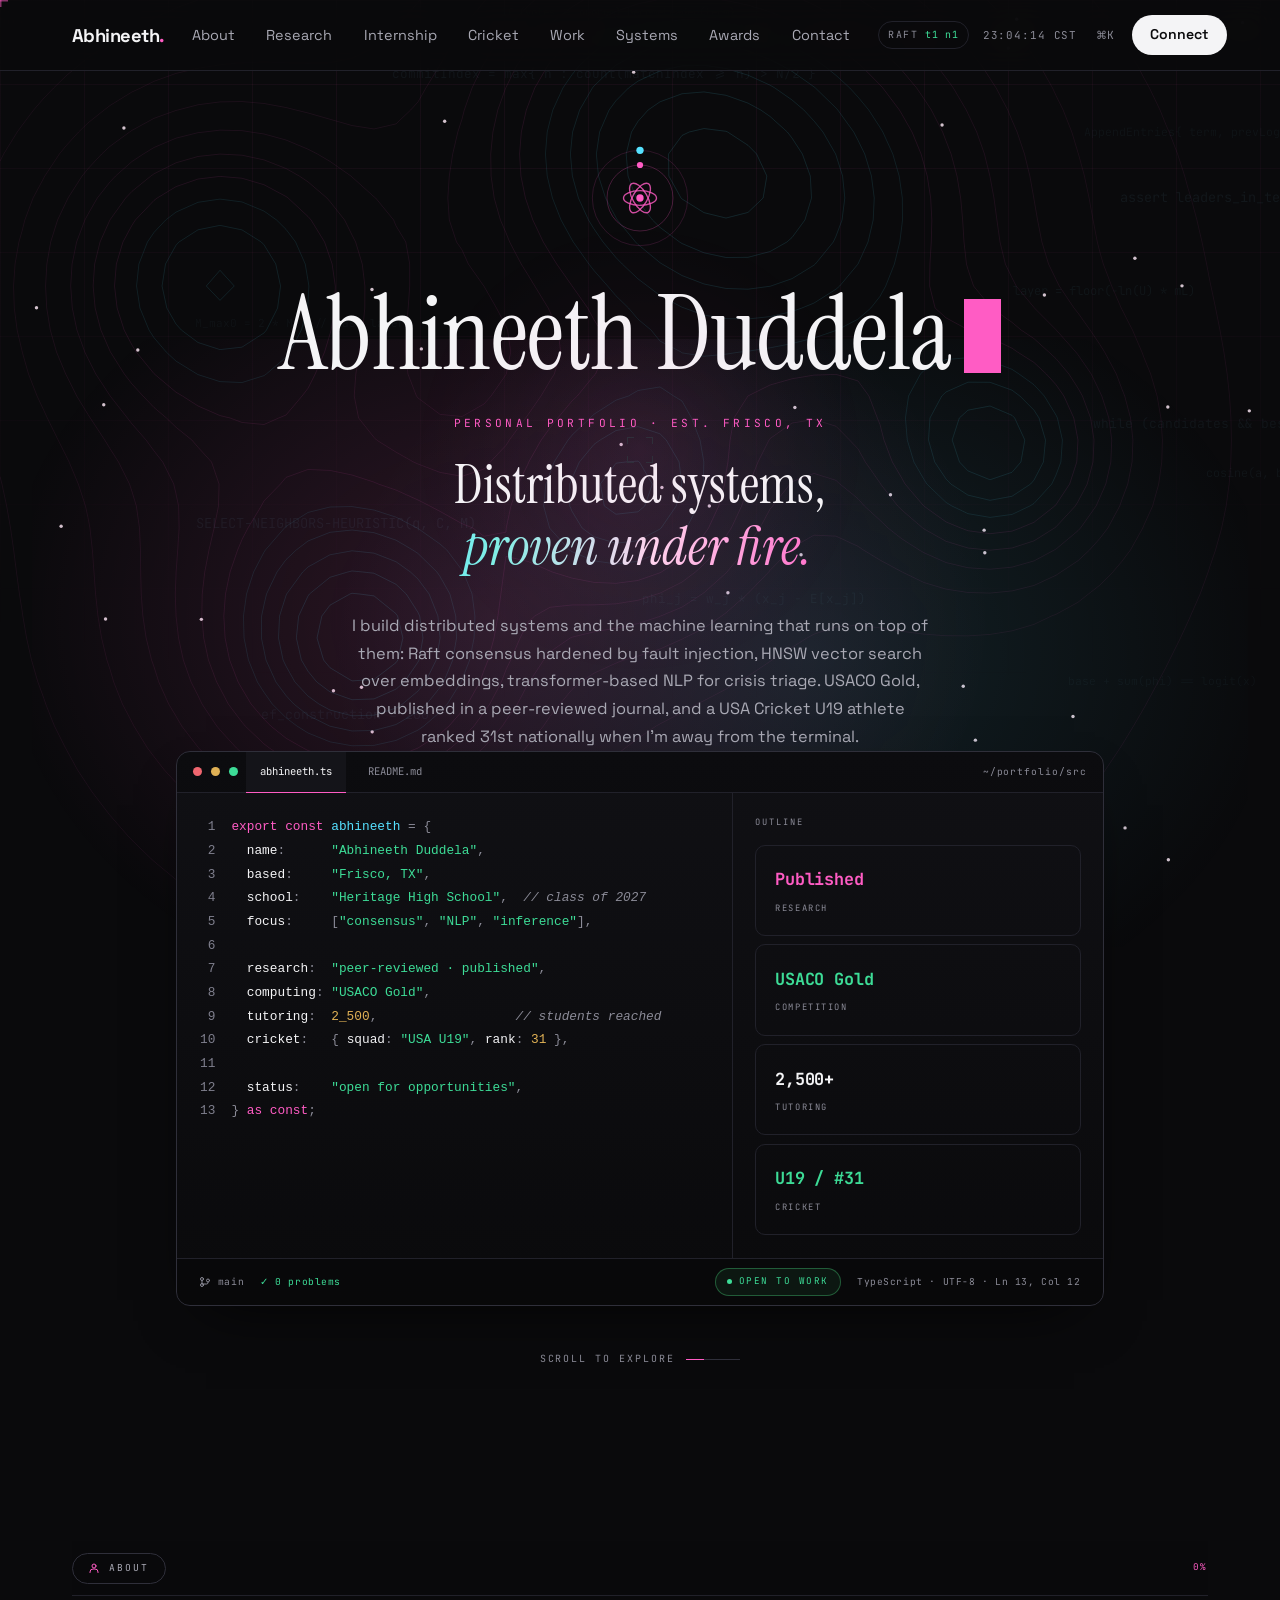
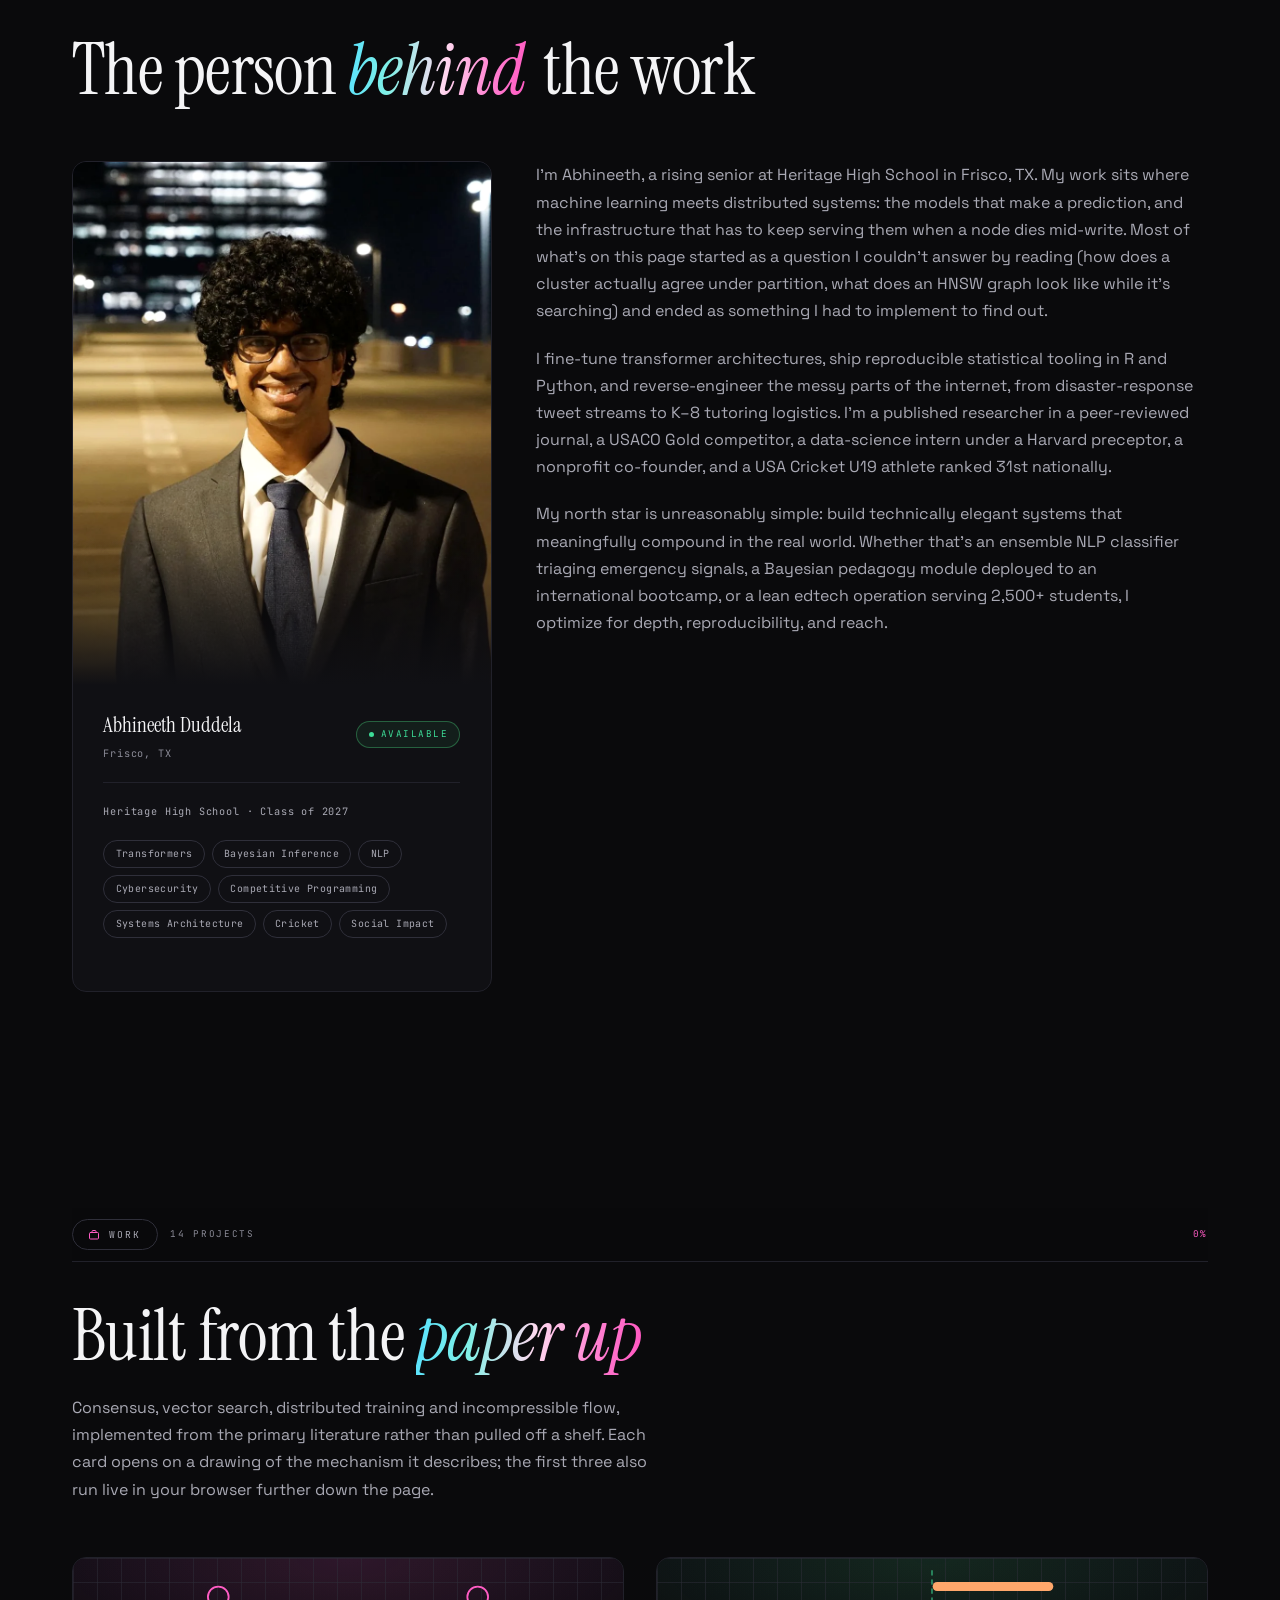
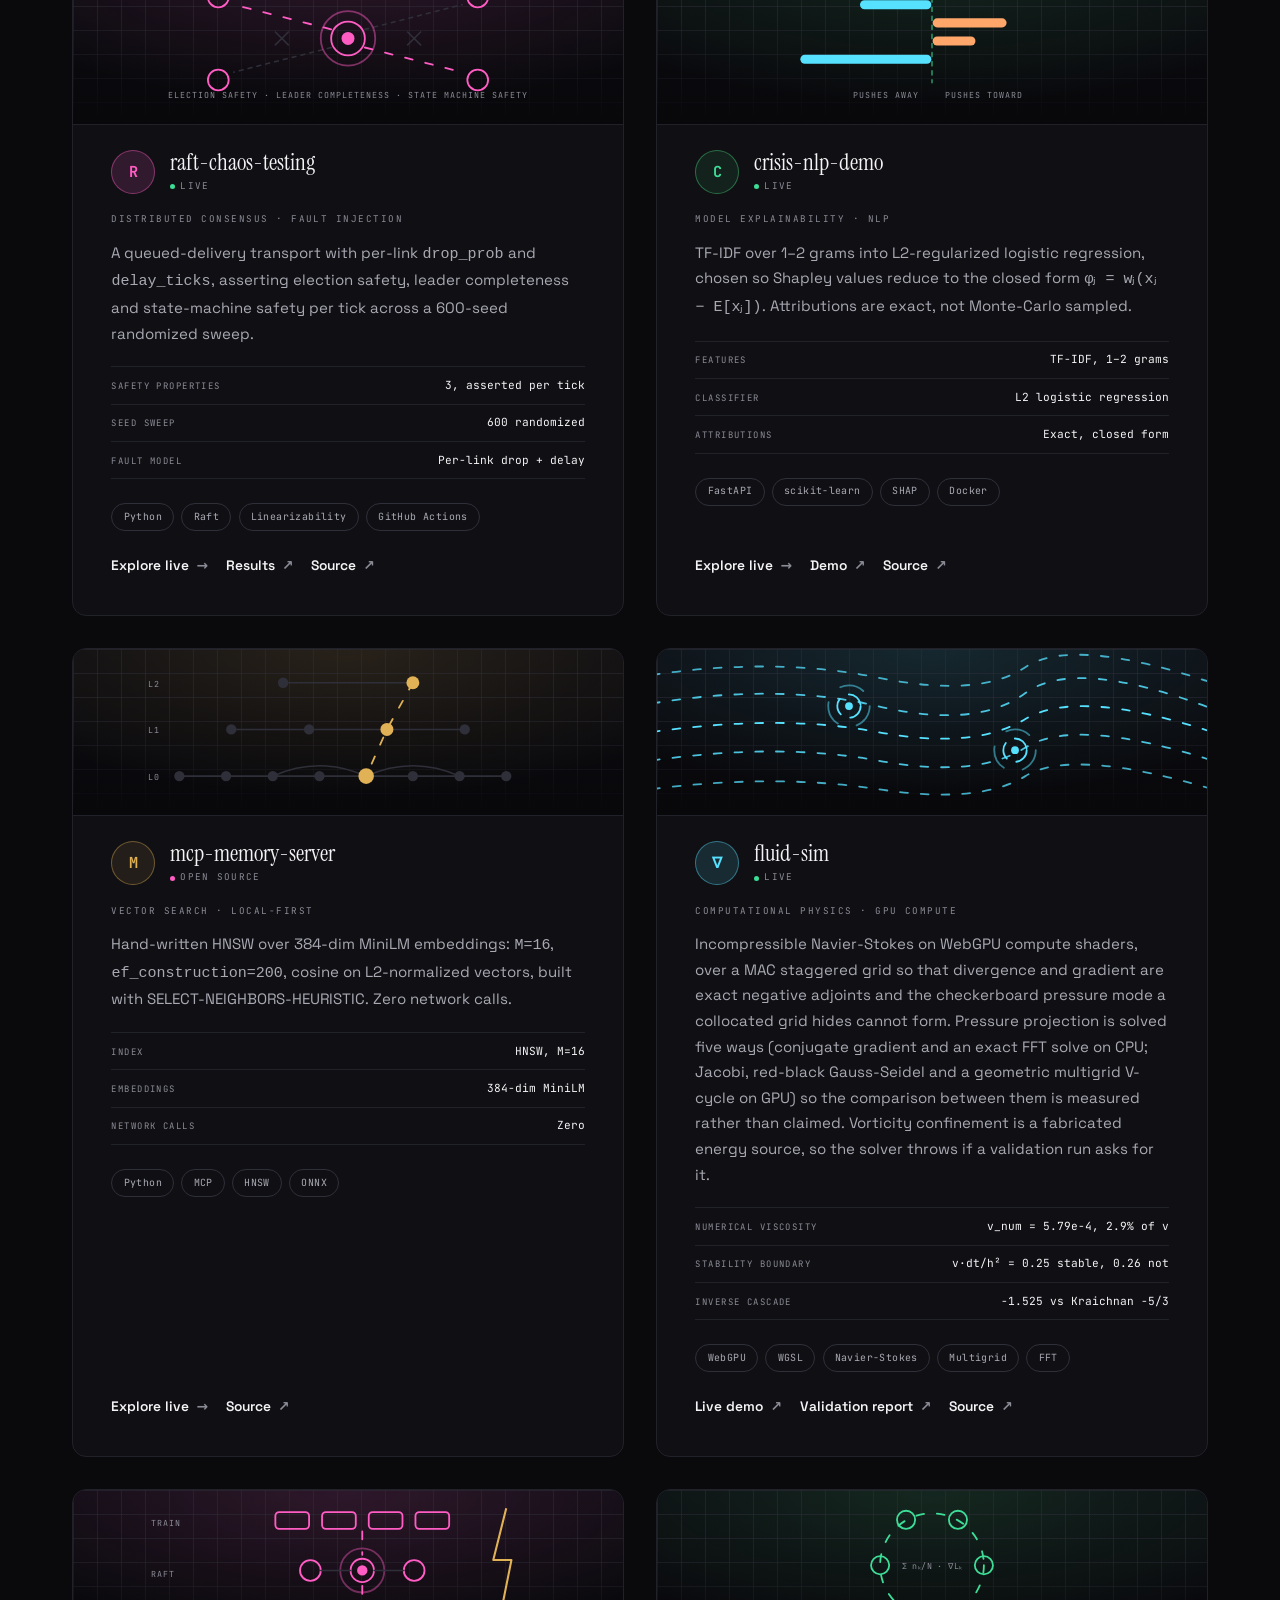
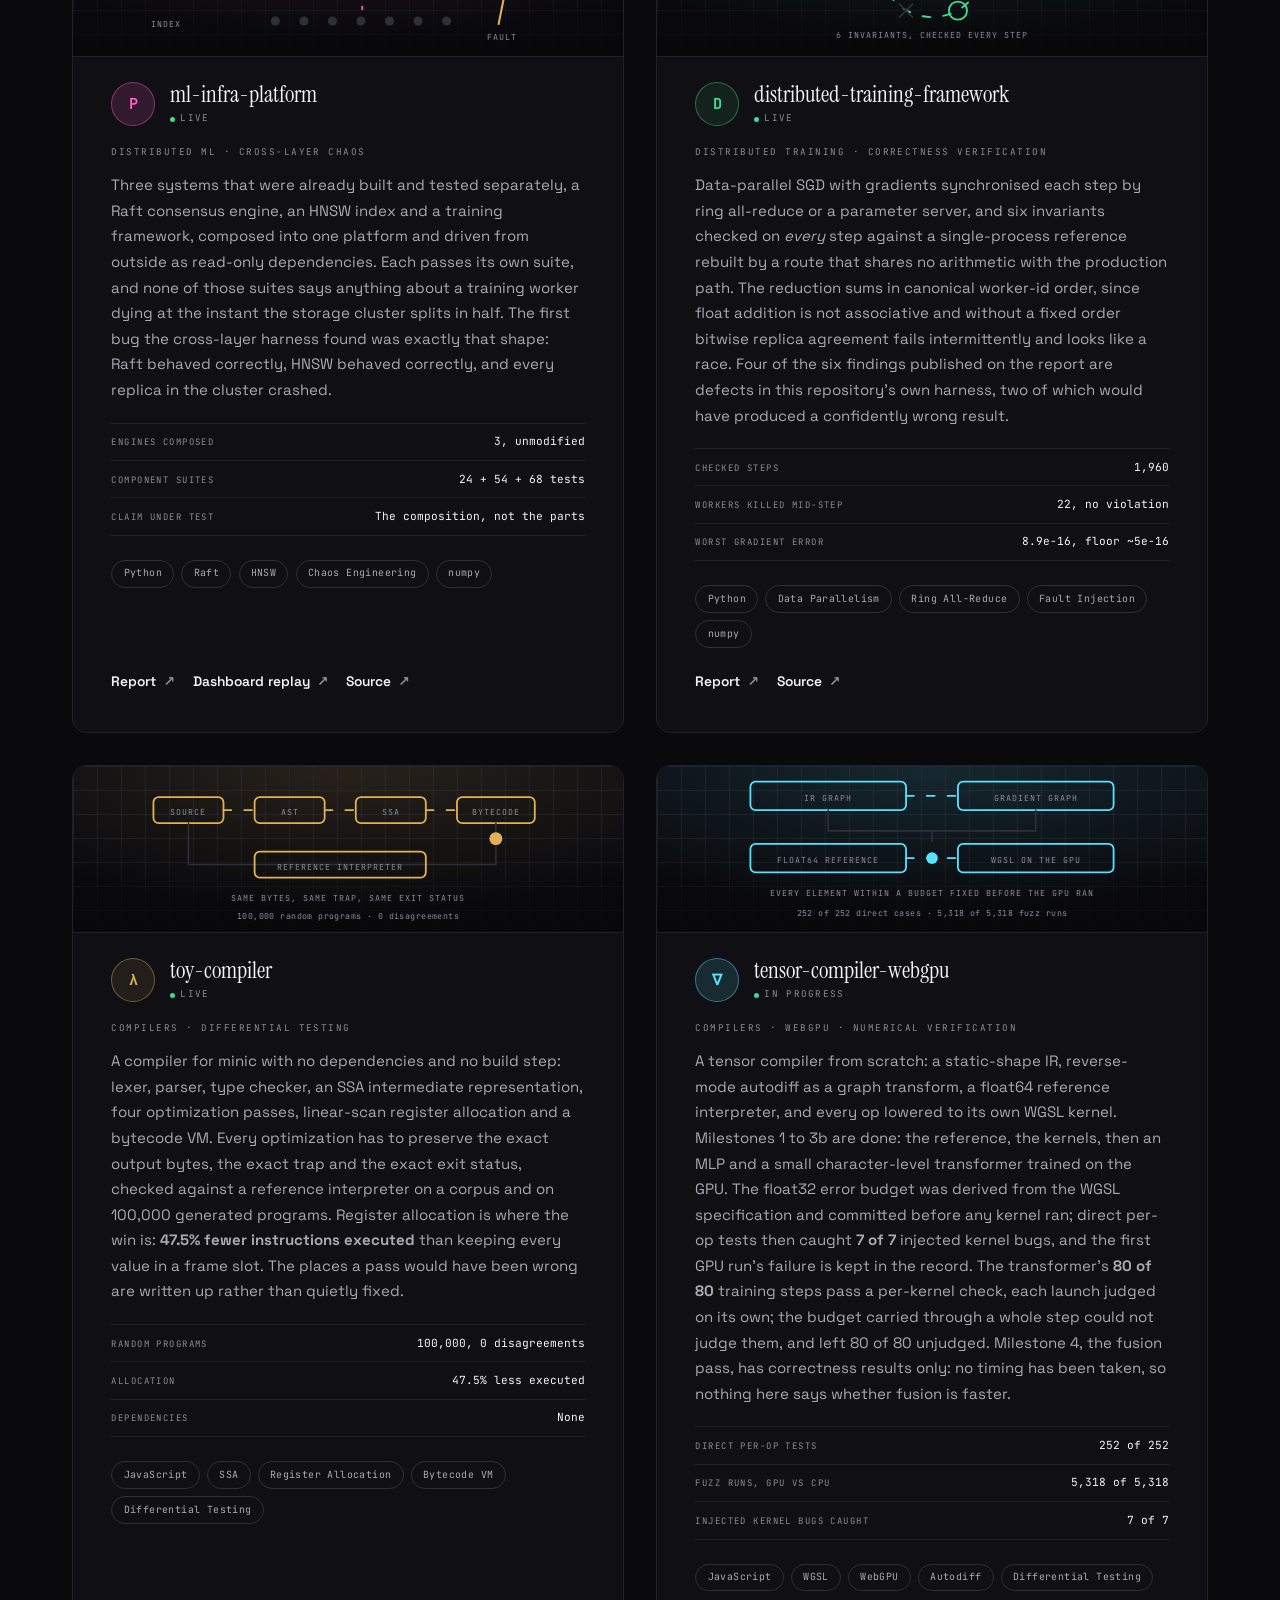
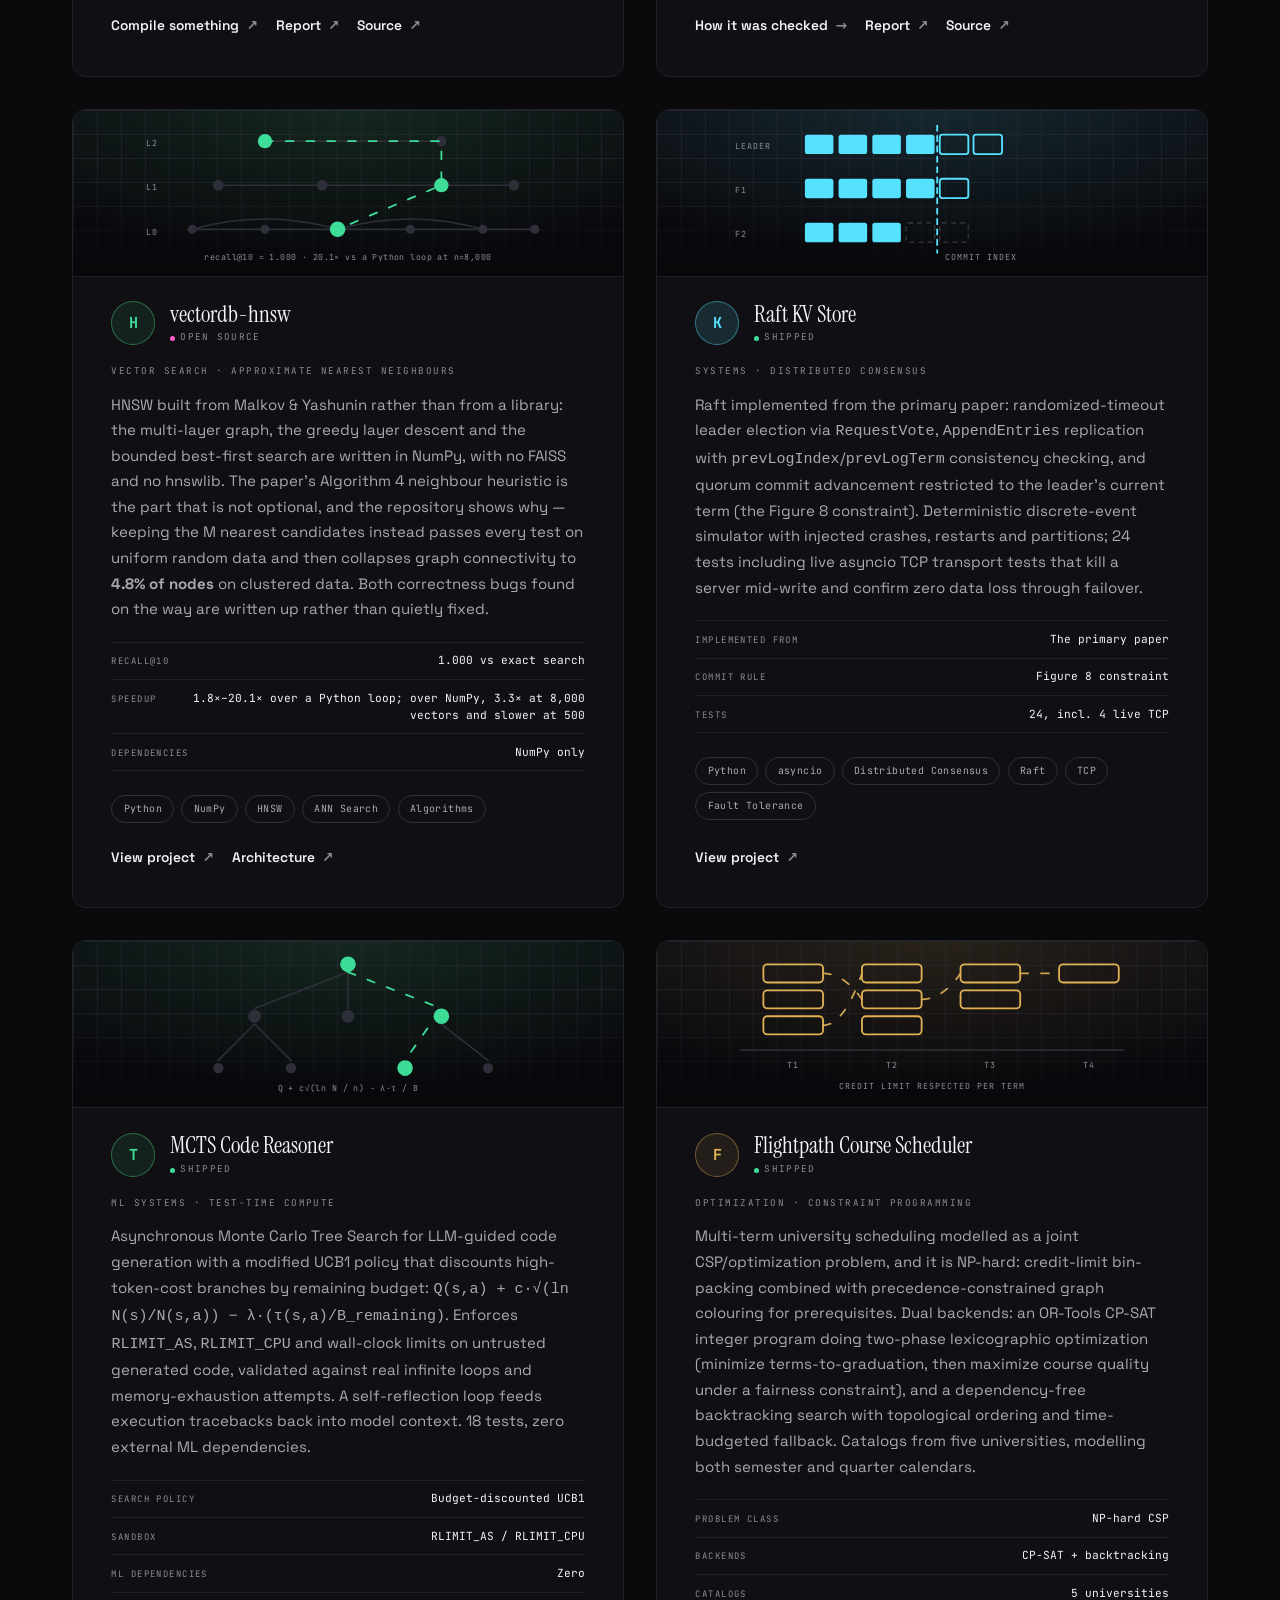
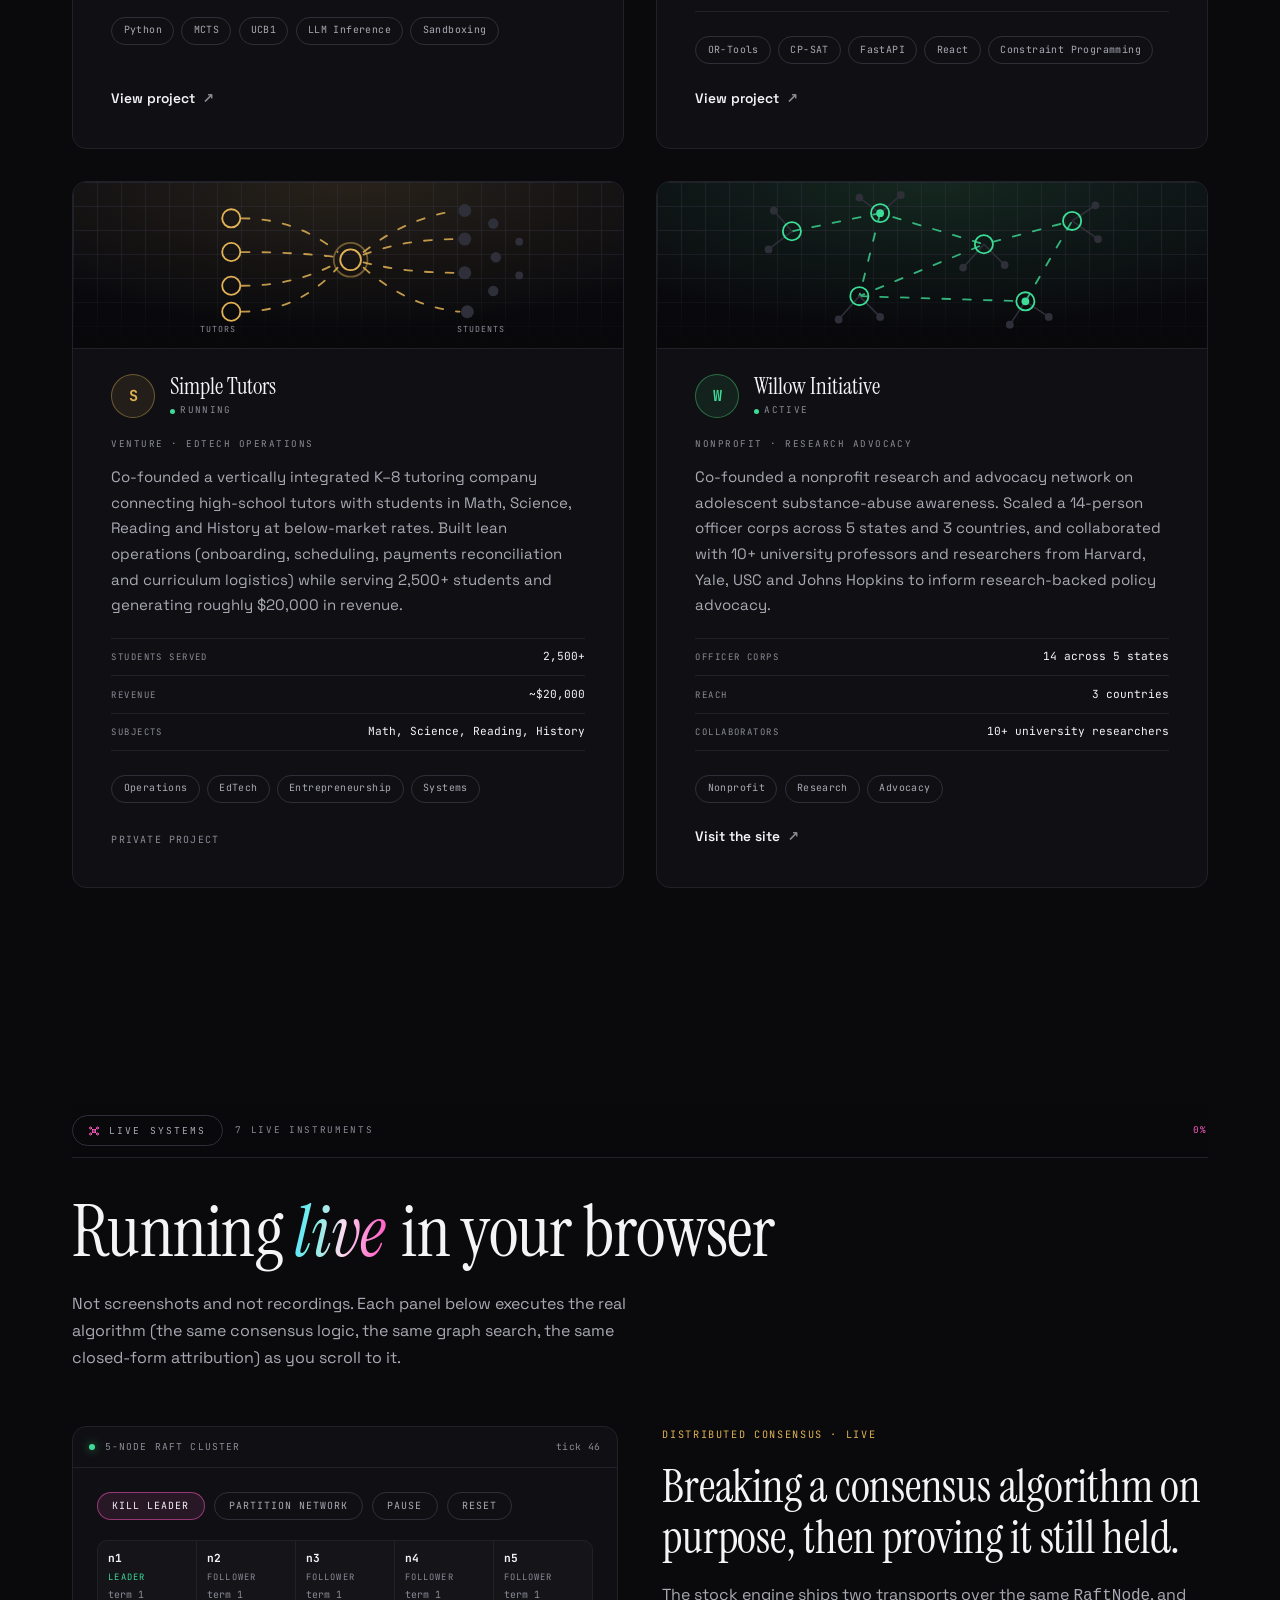
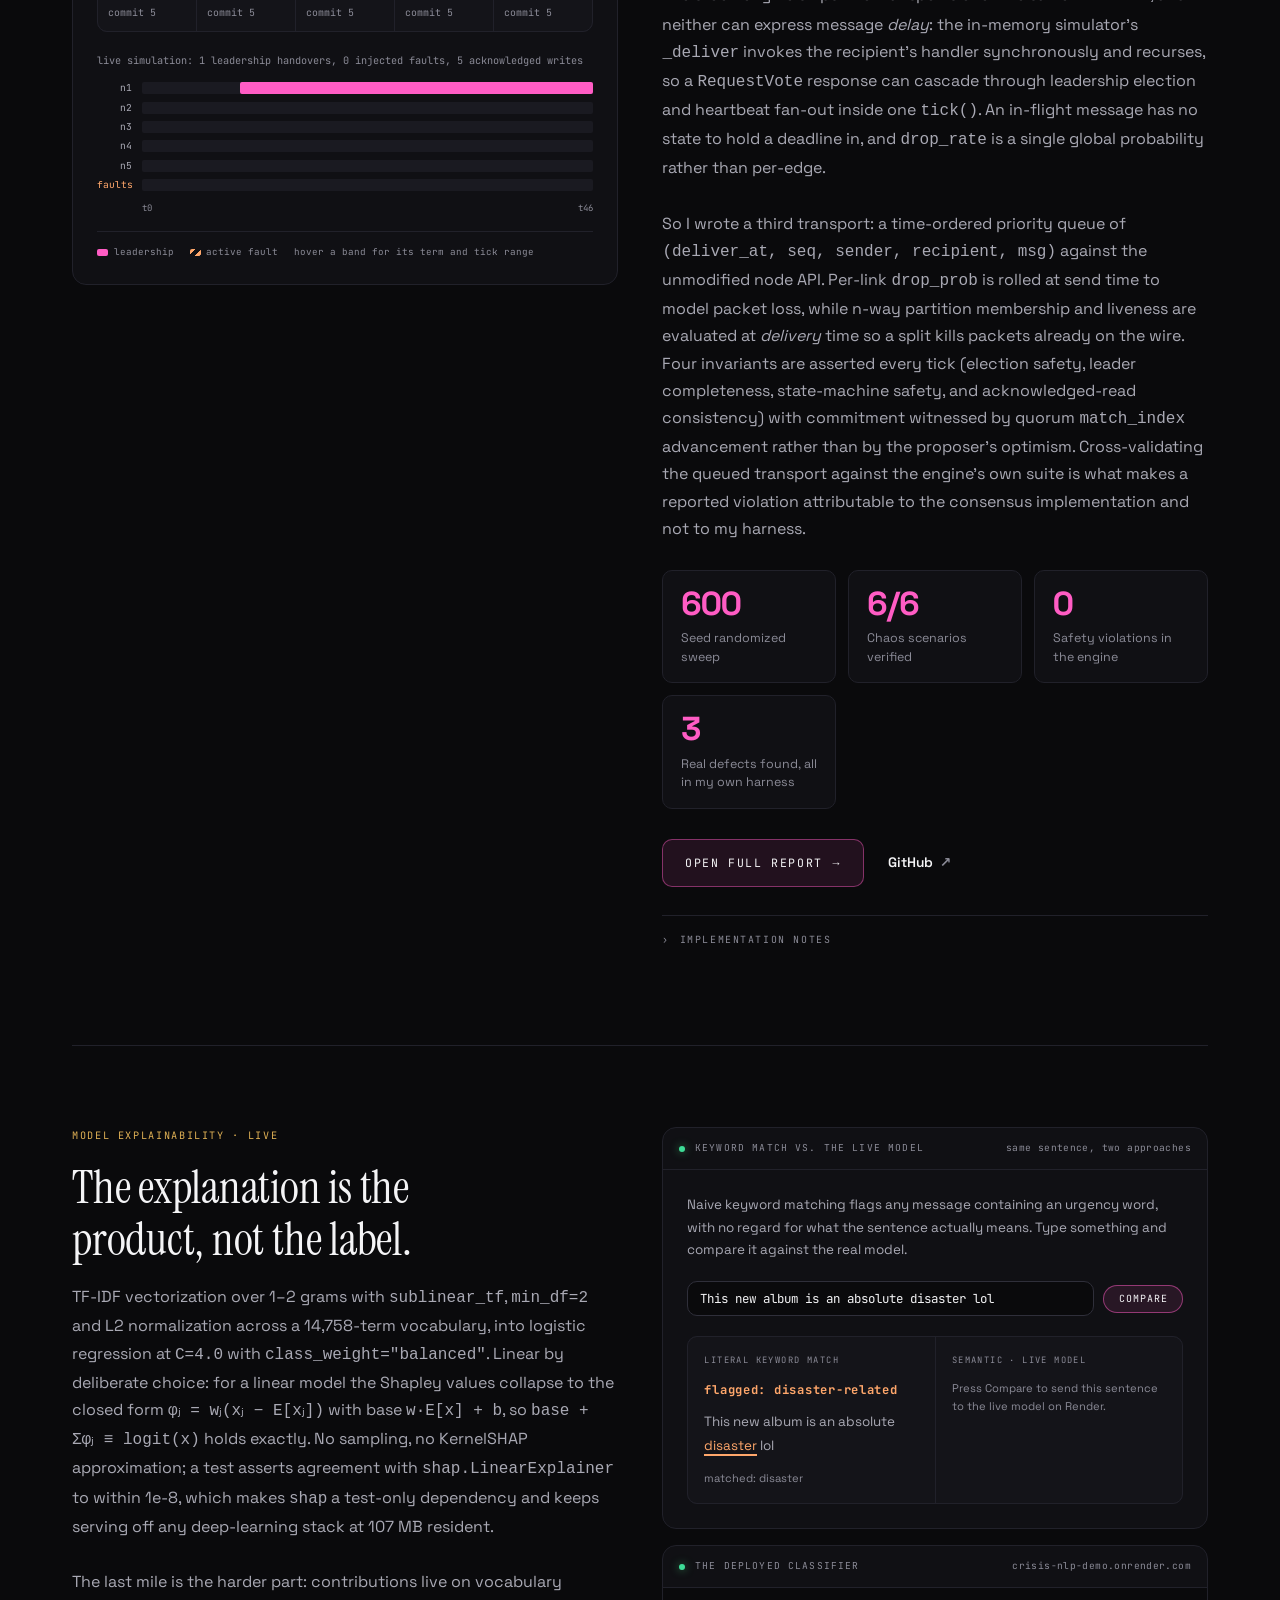
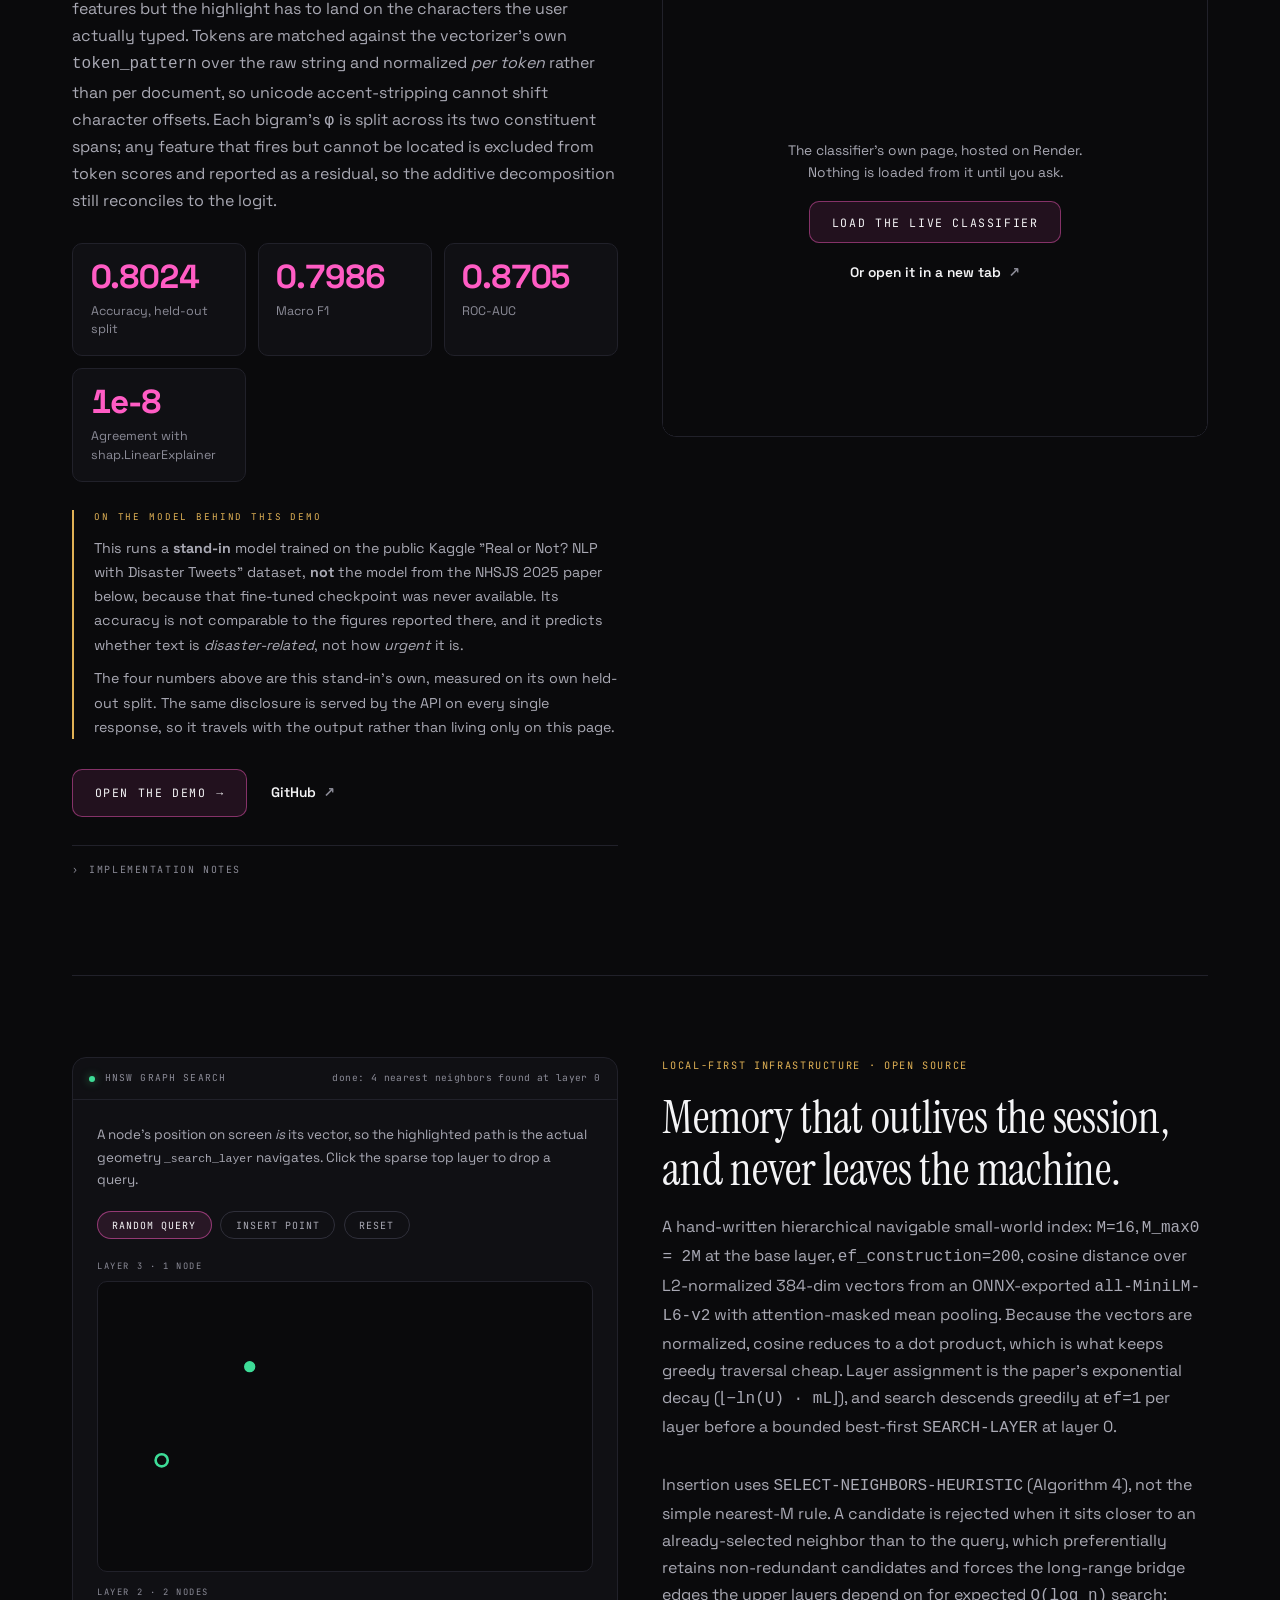
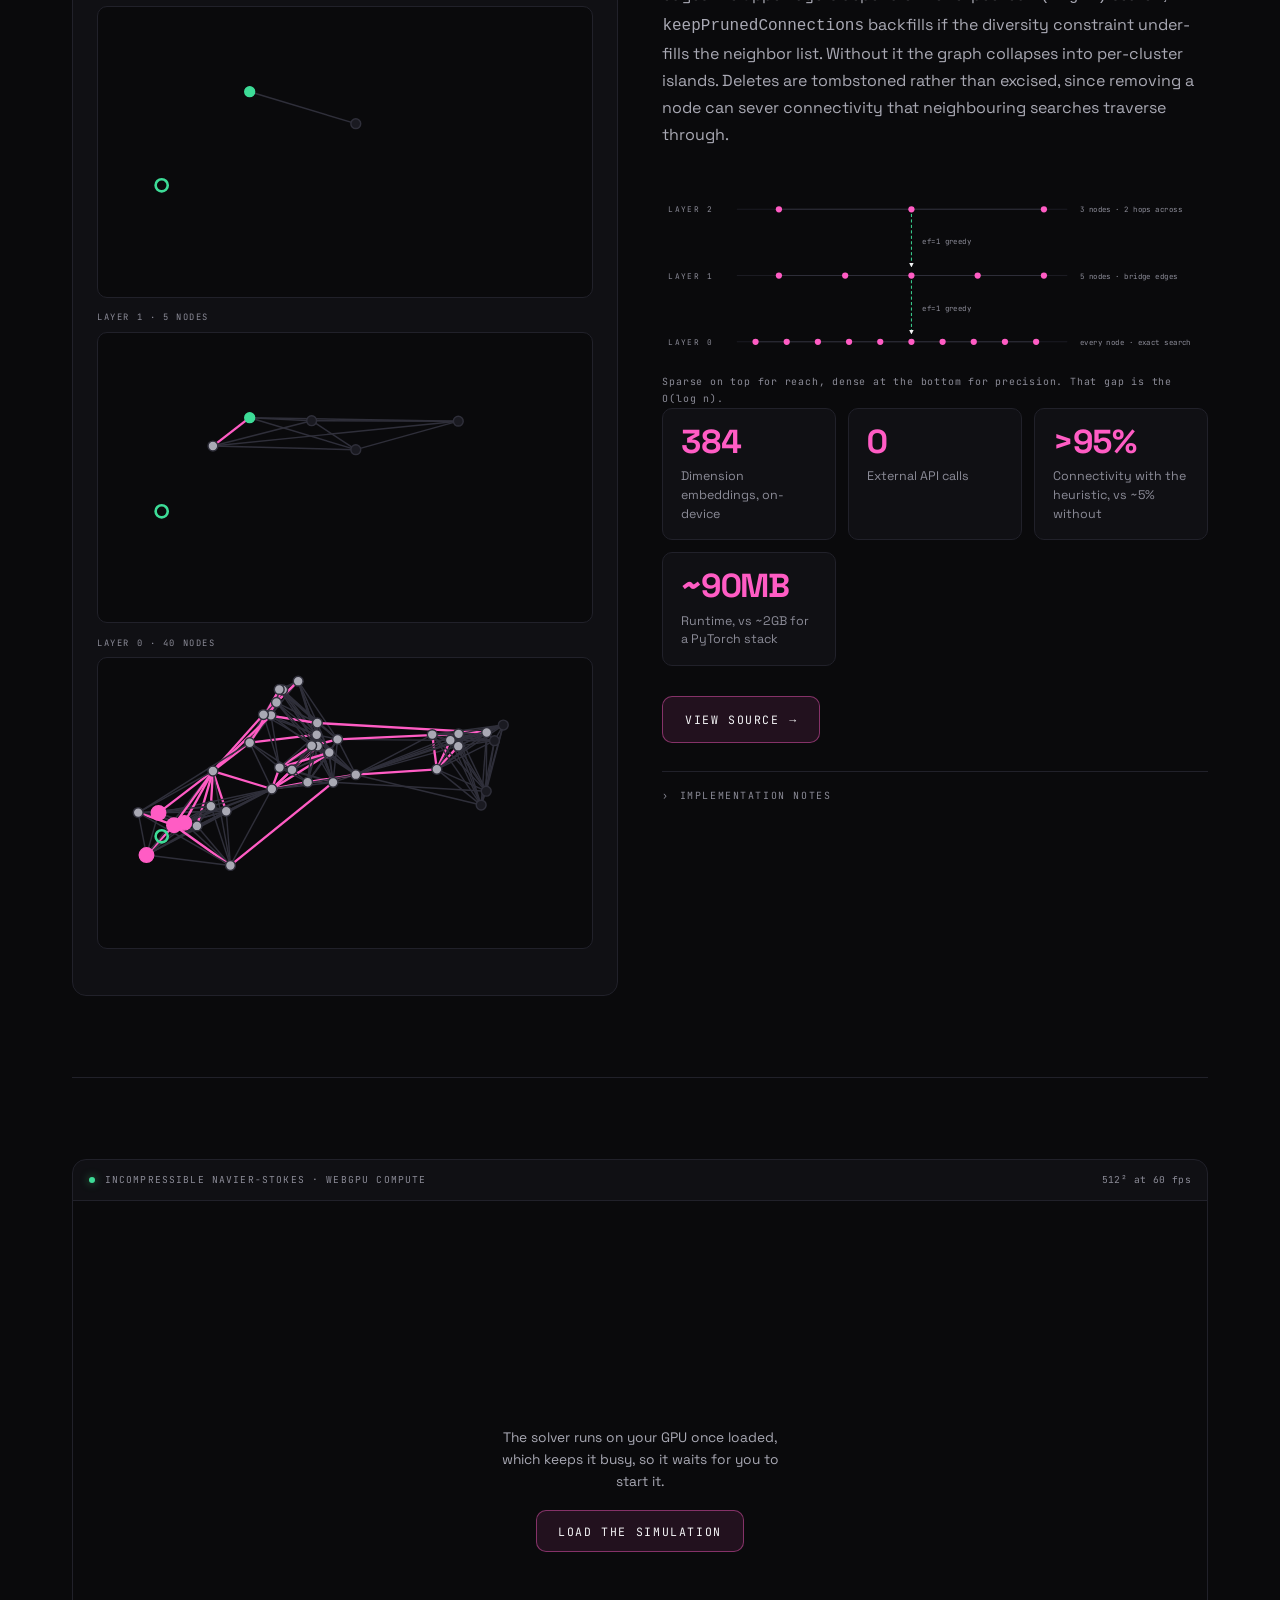
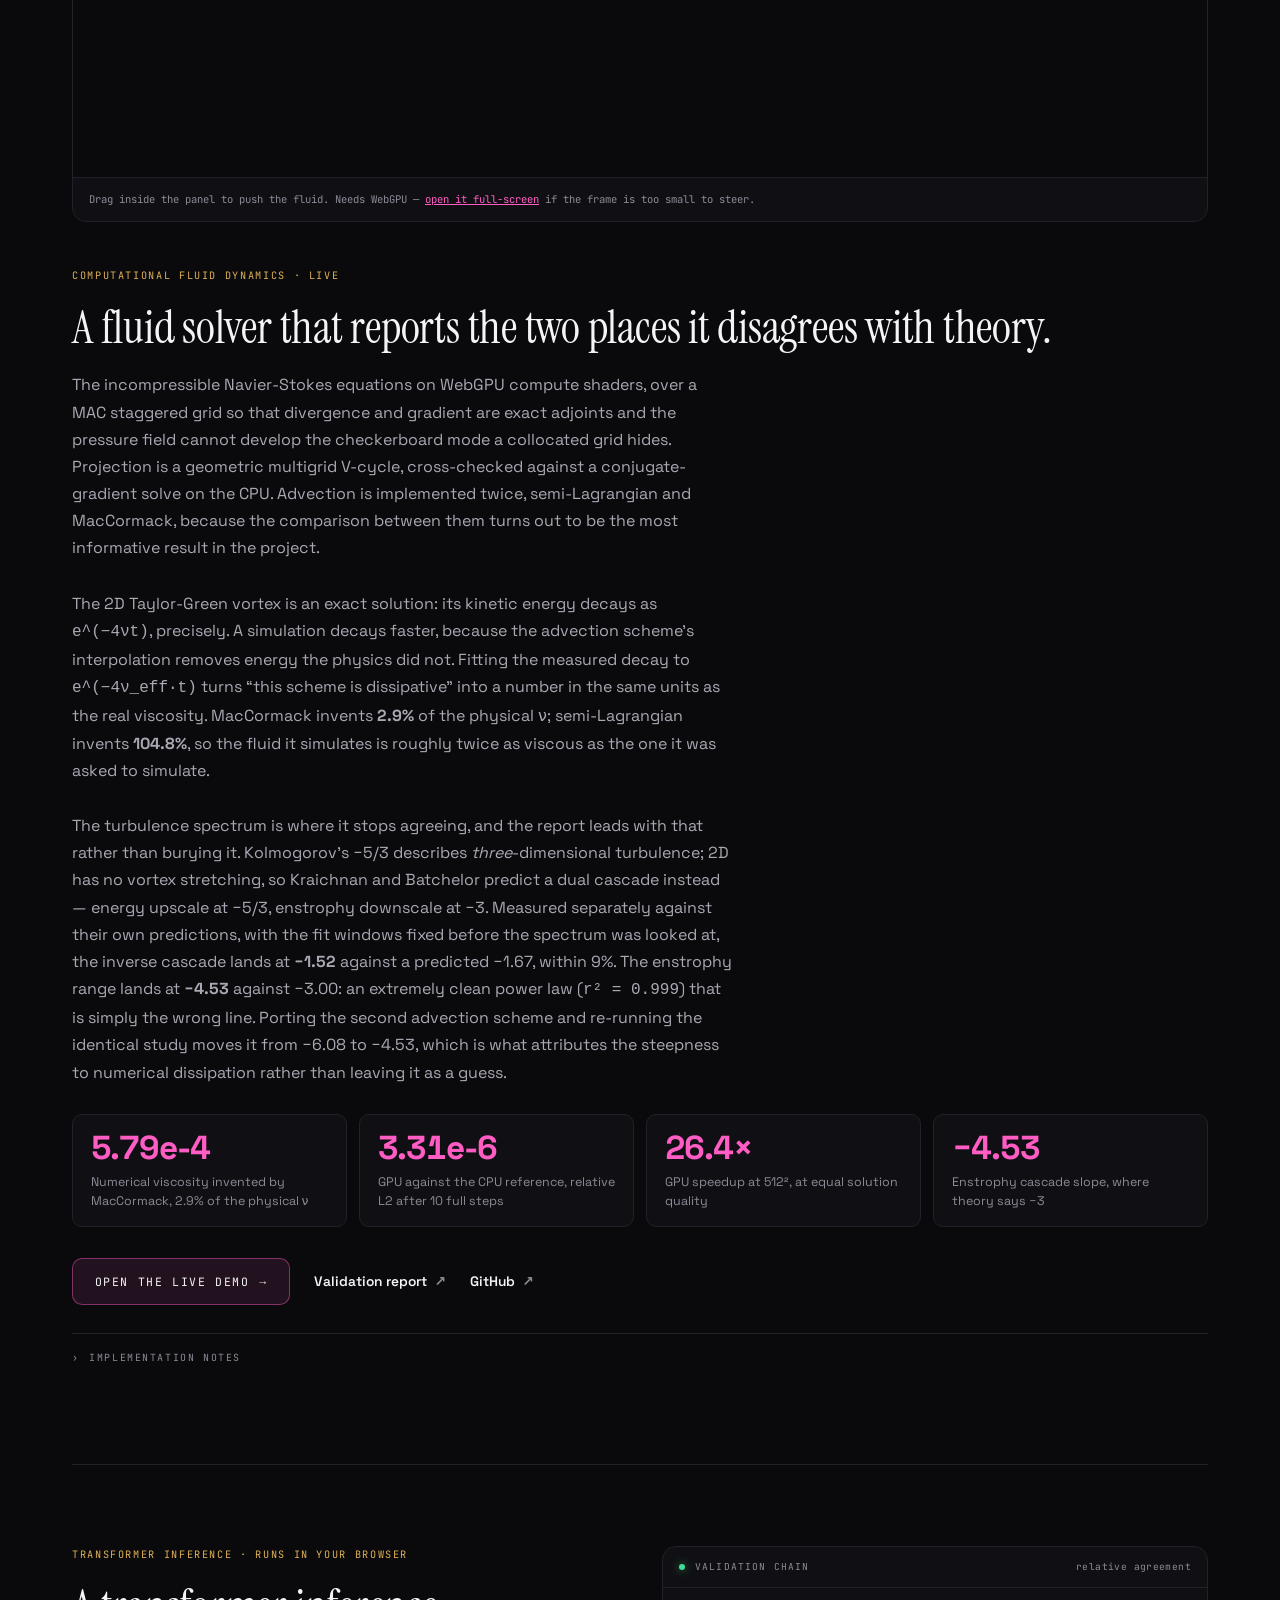
==== commit d5b6aff0: "Replace the About portrait with a new photo, stripped of metadata" ====
--- a/index.html
+++ b/index.html
@@ -216,7 +216,7 @@
           <picture>
             <source srcset="abhineeth.webp" type="image/webp">
             <img src="abhineeth.jpg" width="900" height="1125" decoding="async" loading="lazy"
-                 alt="Abhineeth Duddela">
+                 alt="Abhineeth Duddela, smiling, in a dark suit and navy tie, standing on a parking deck at night.">
           </picture>
         </figure>
         <div class="about-id">
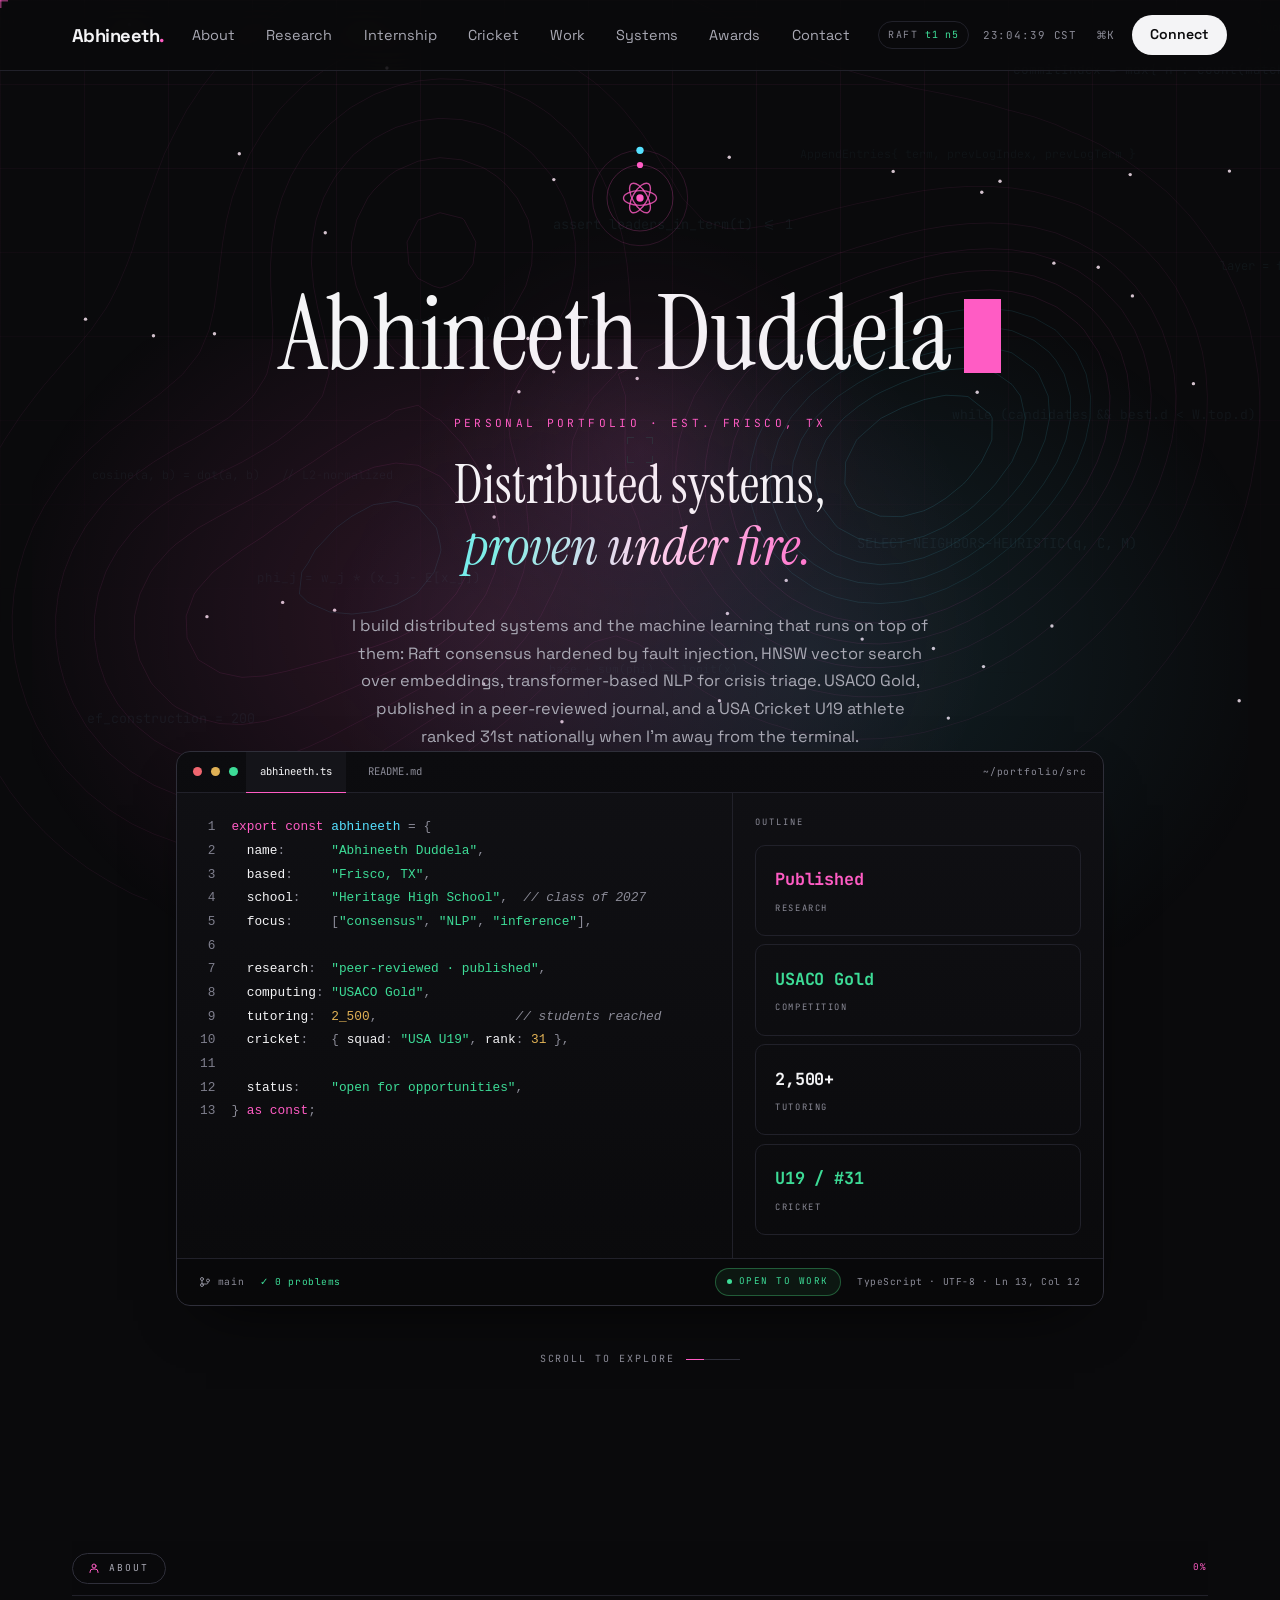
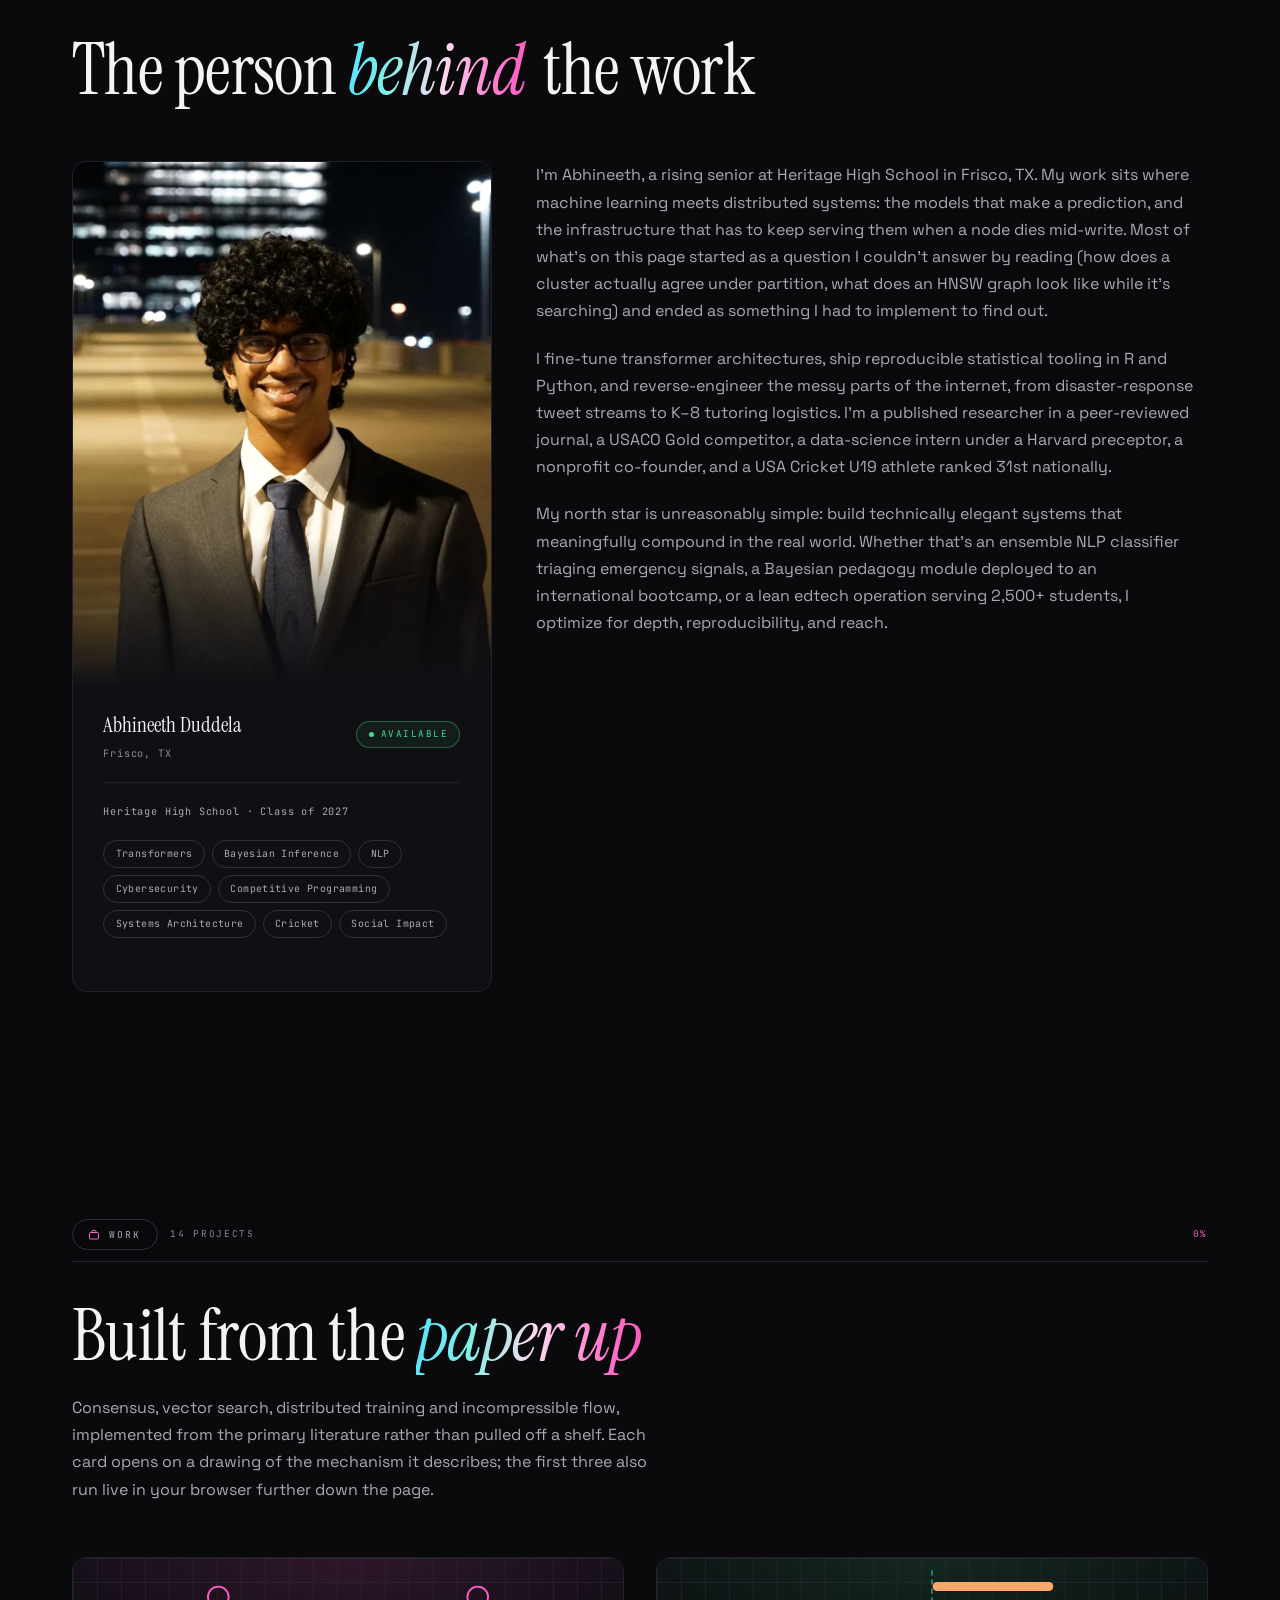
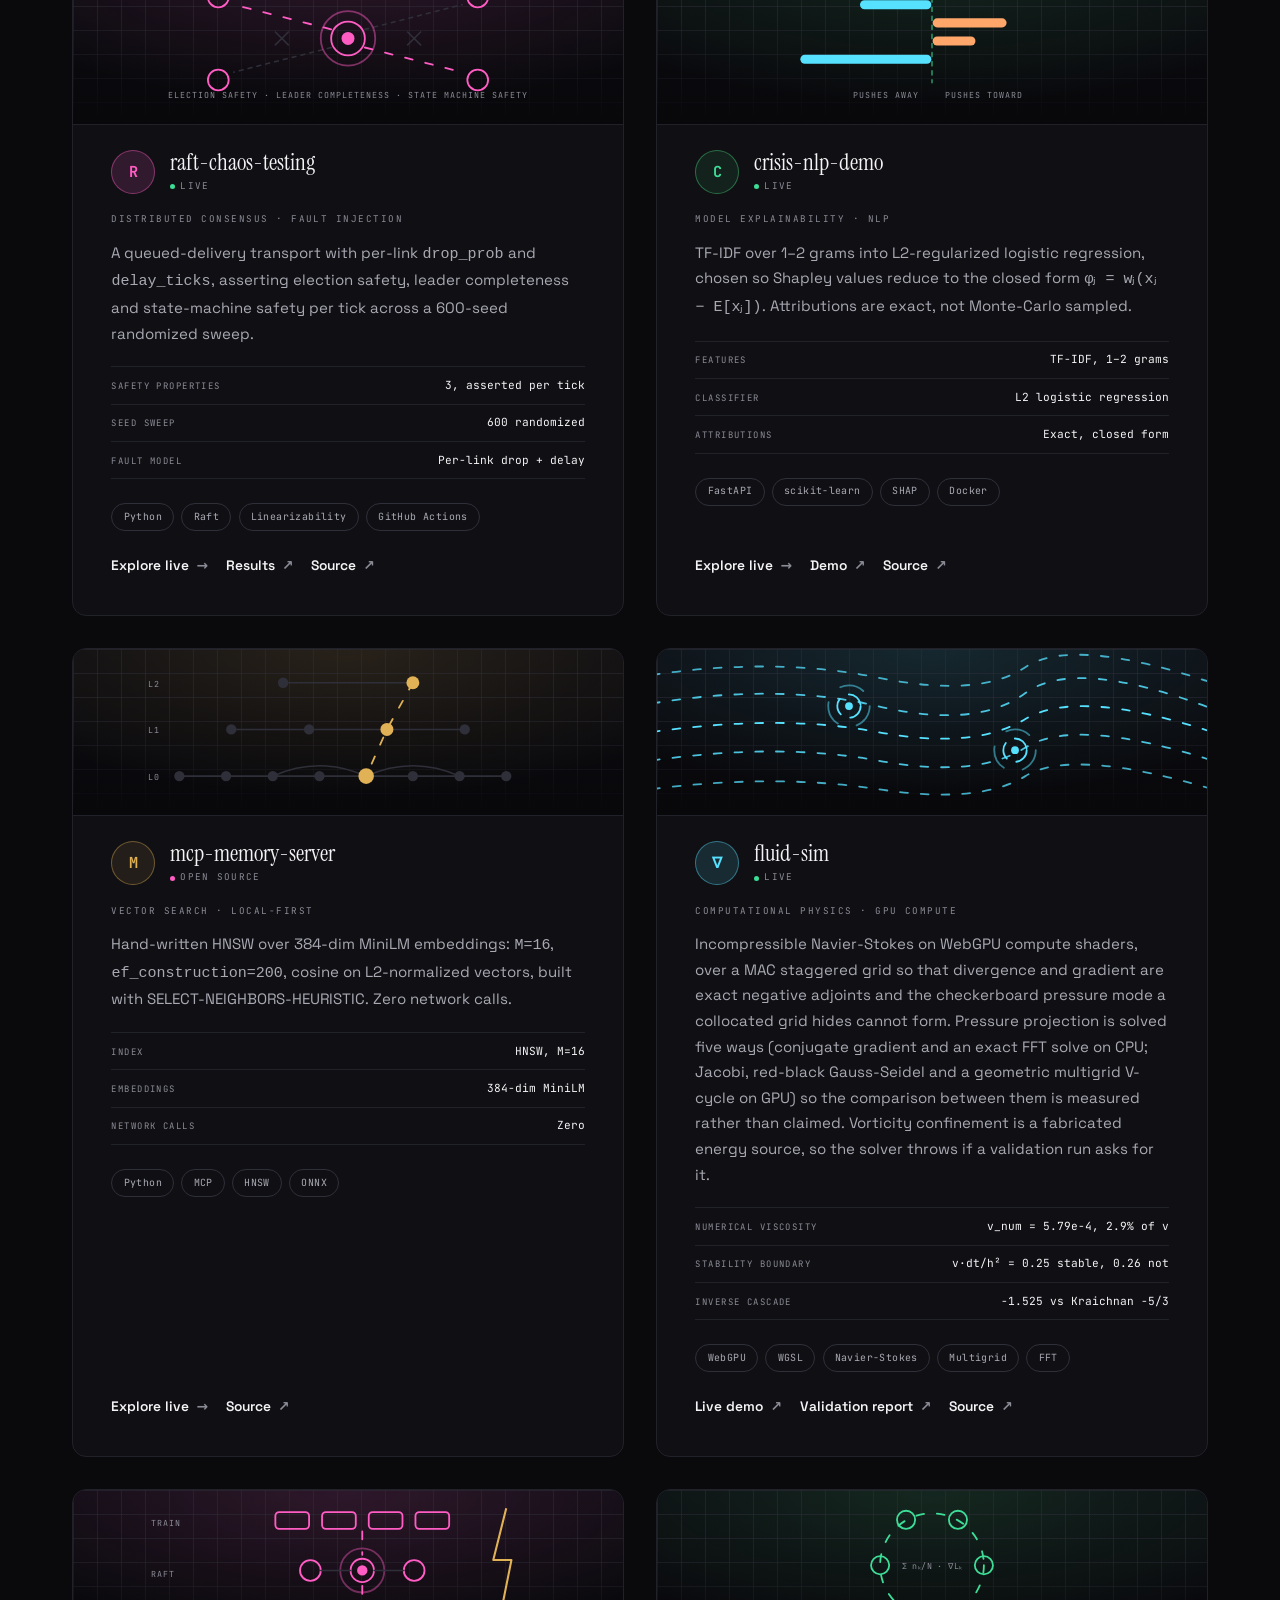
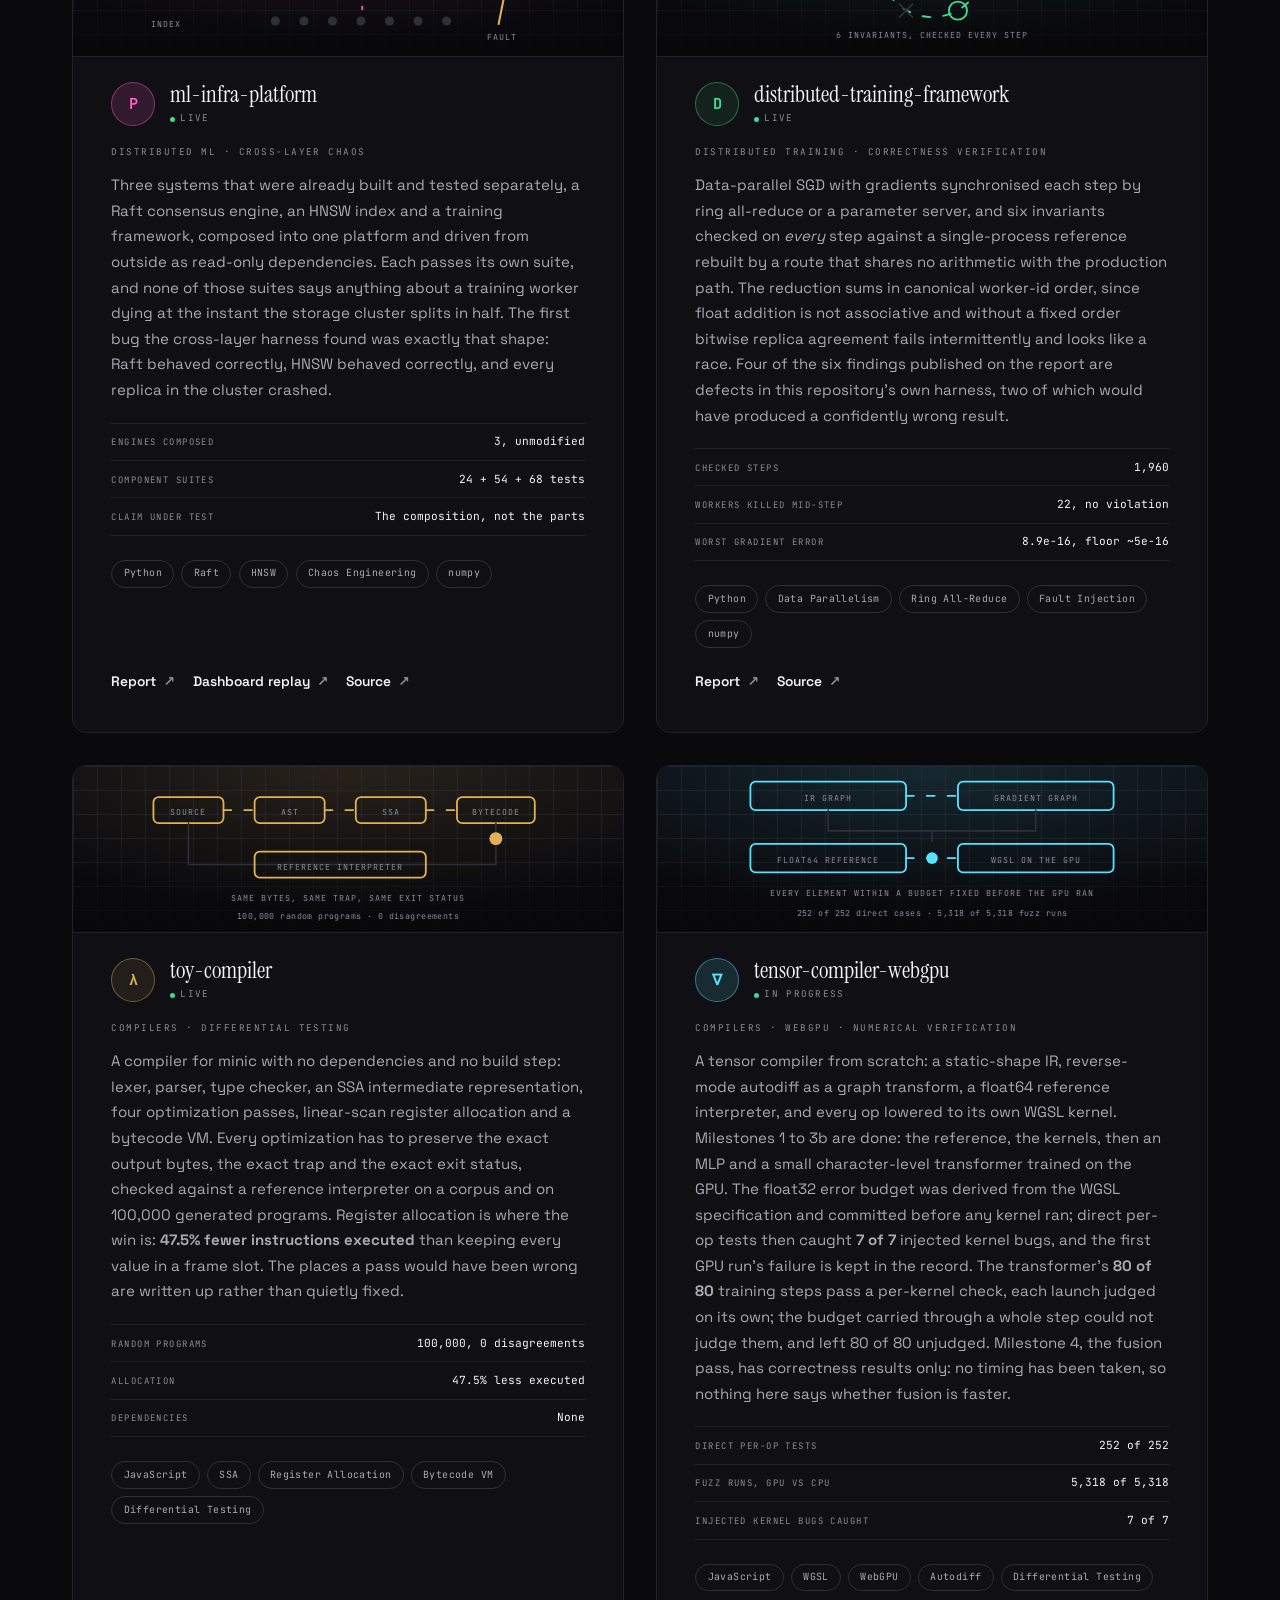
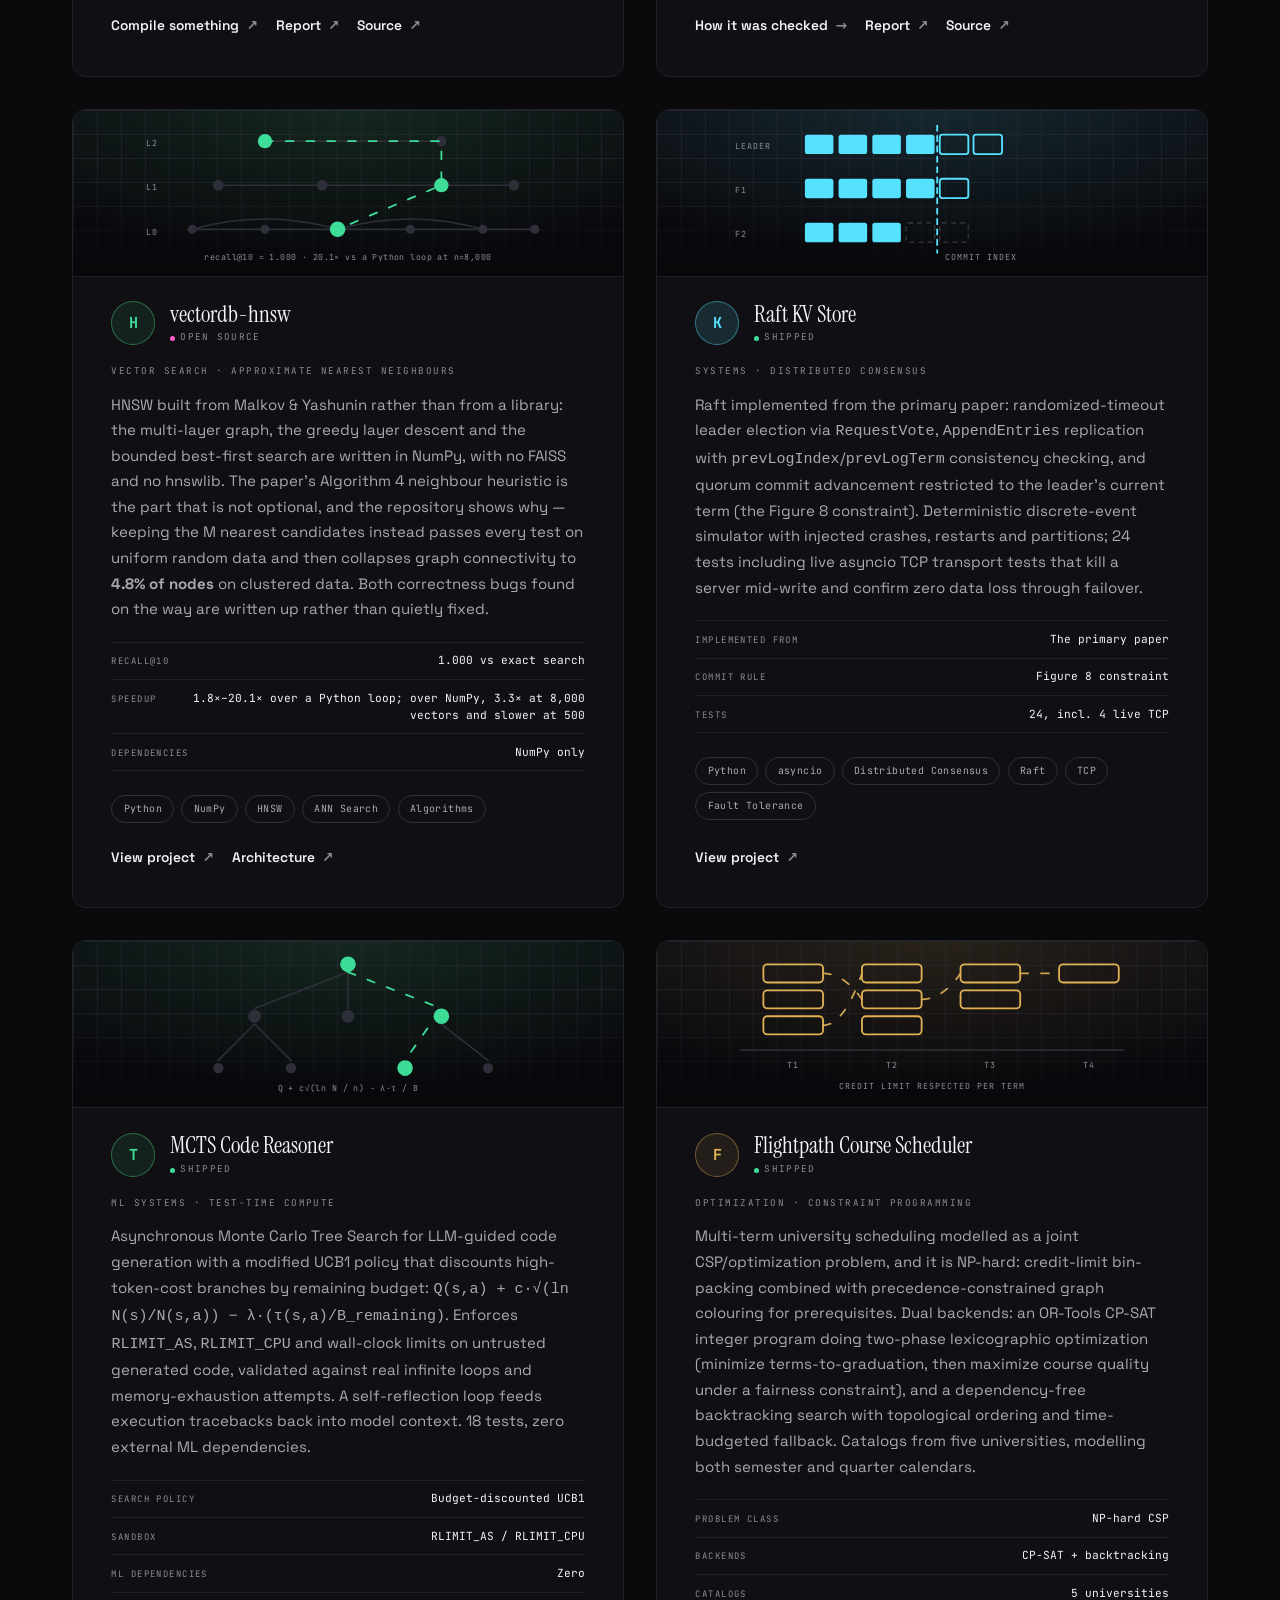
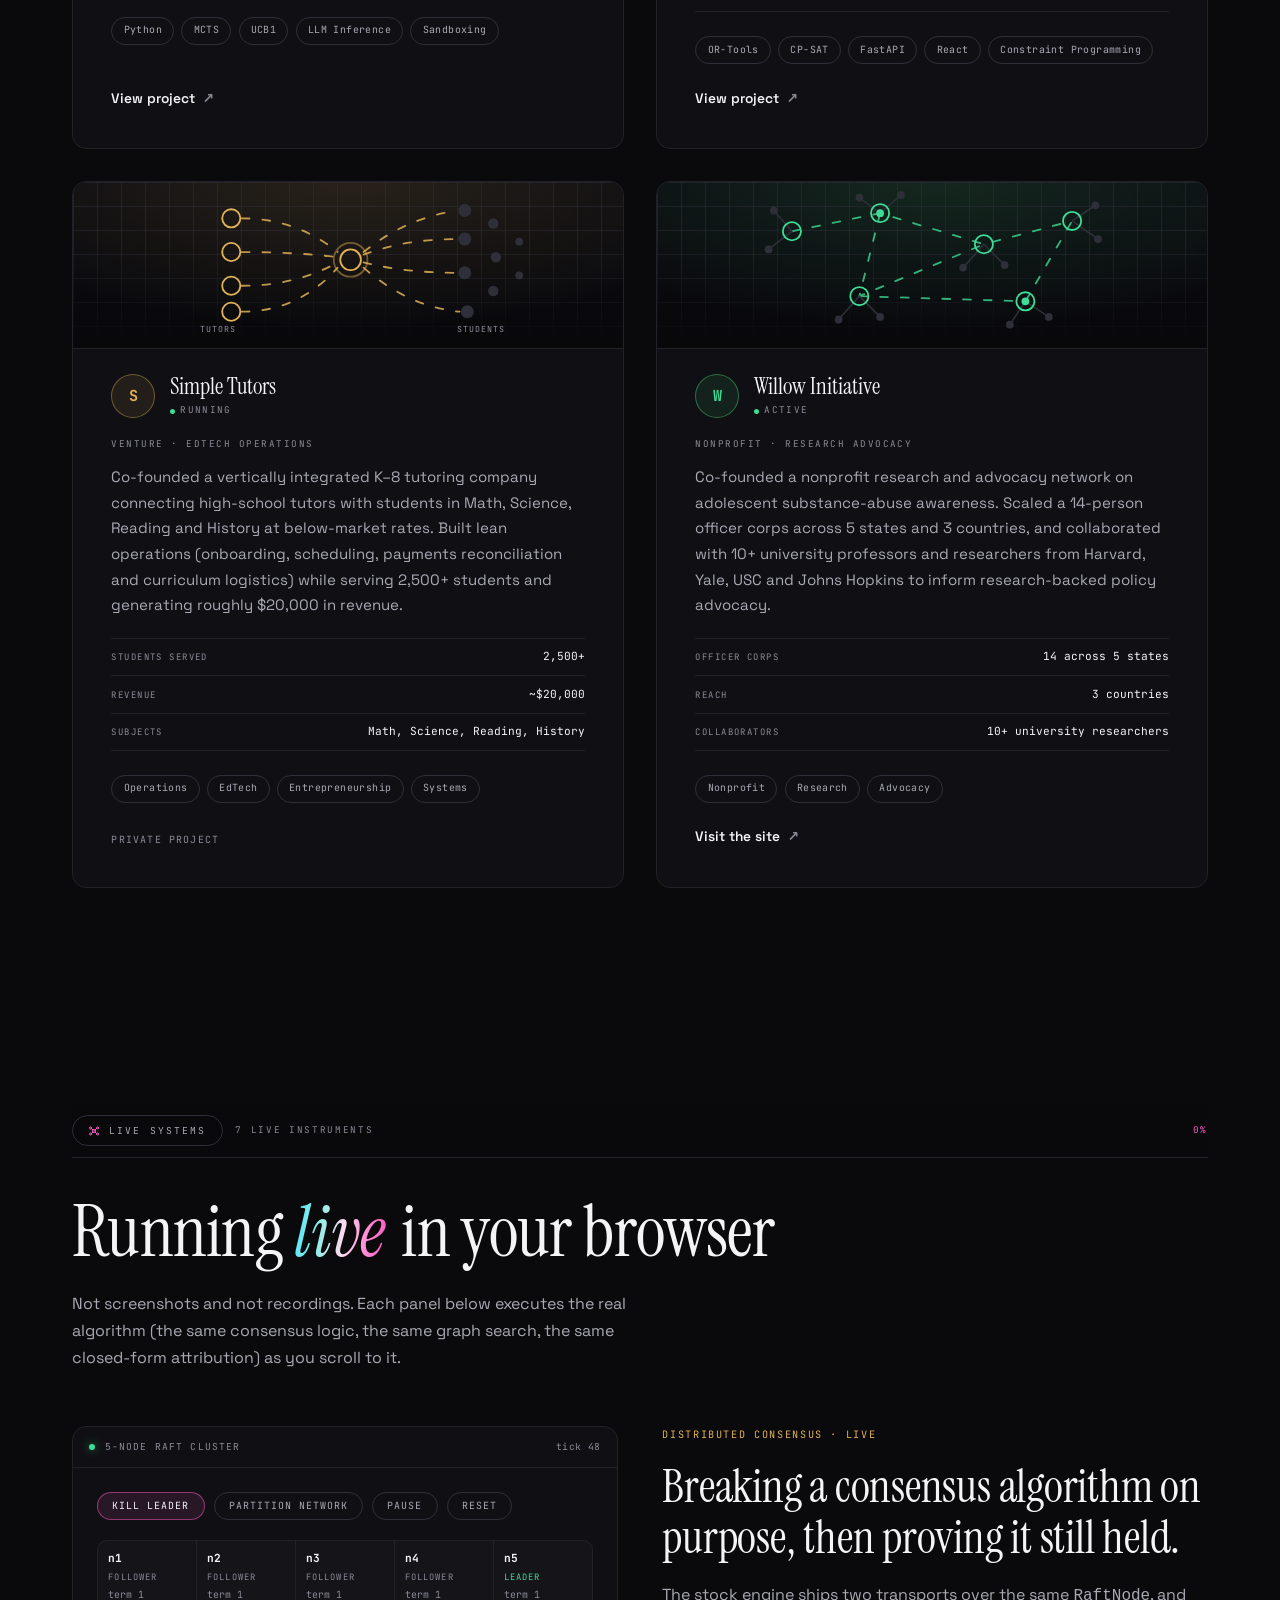
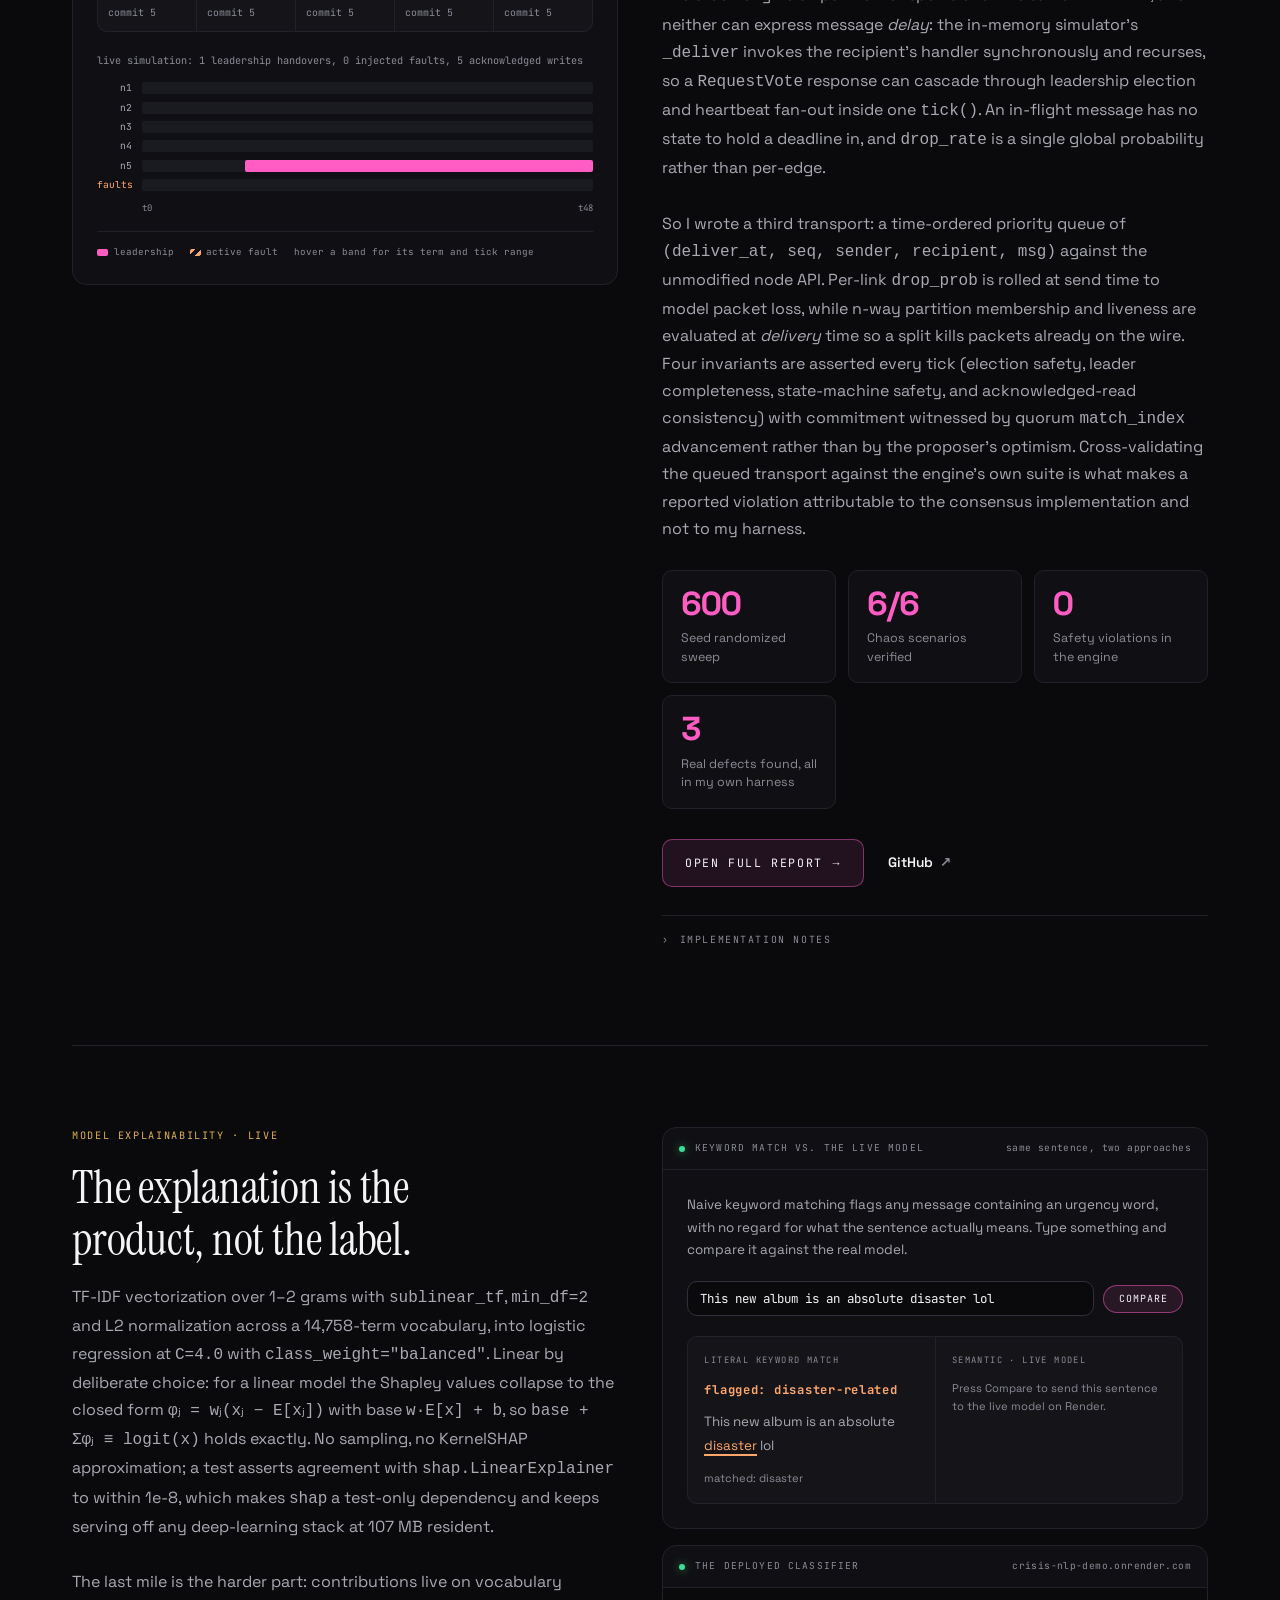
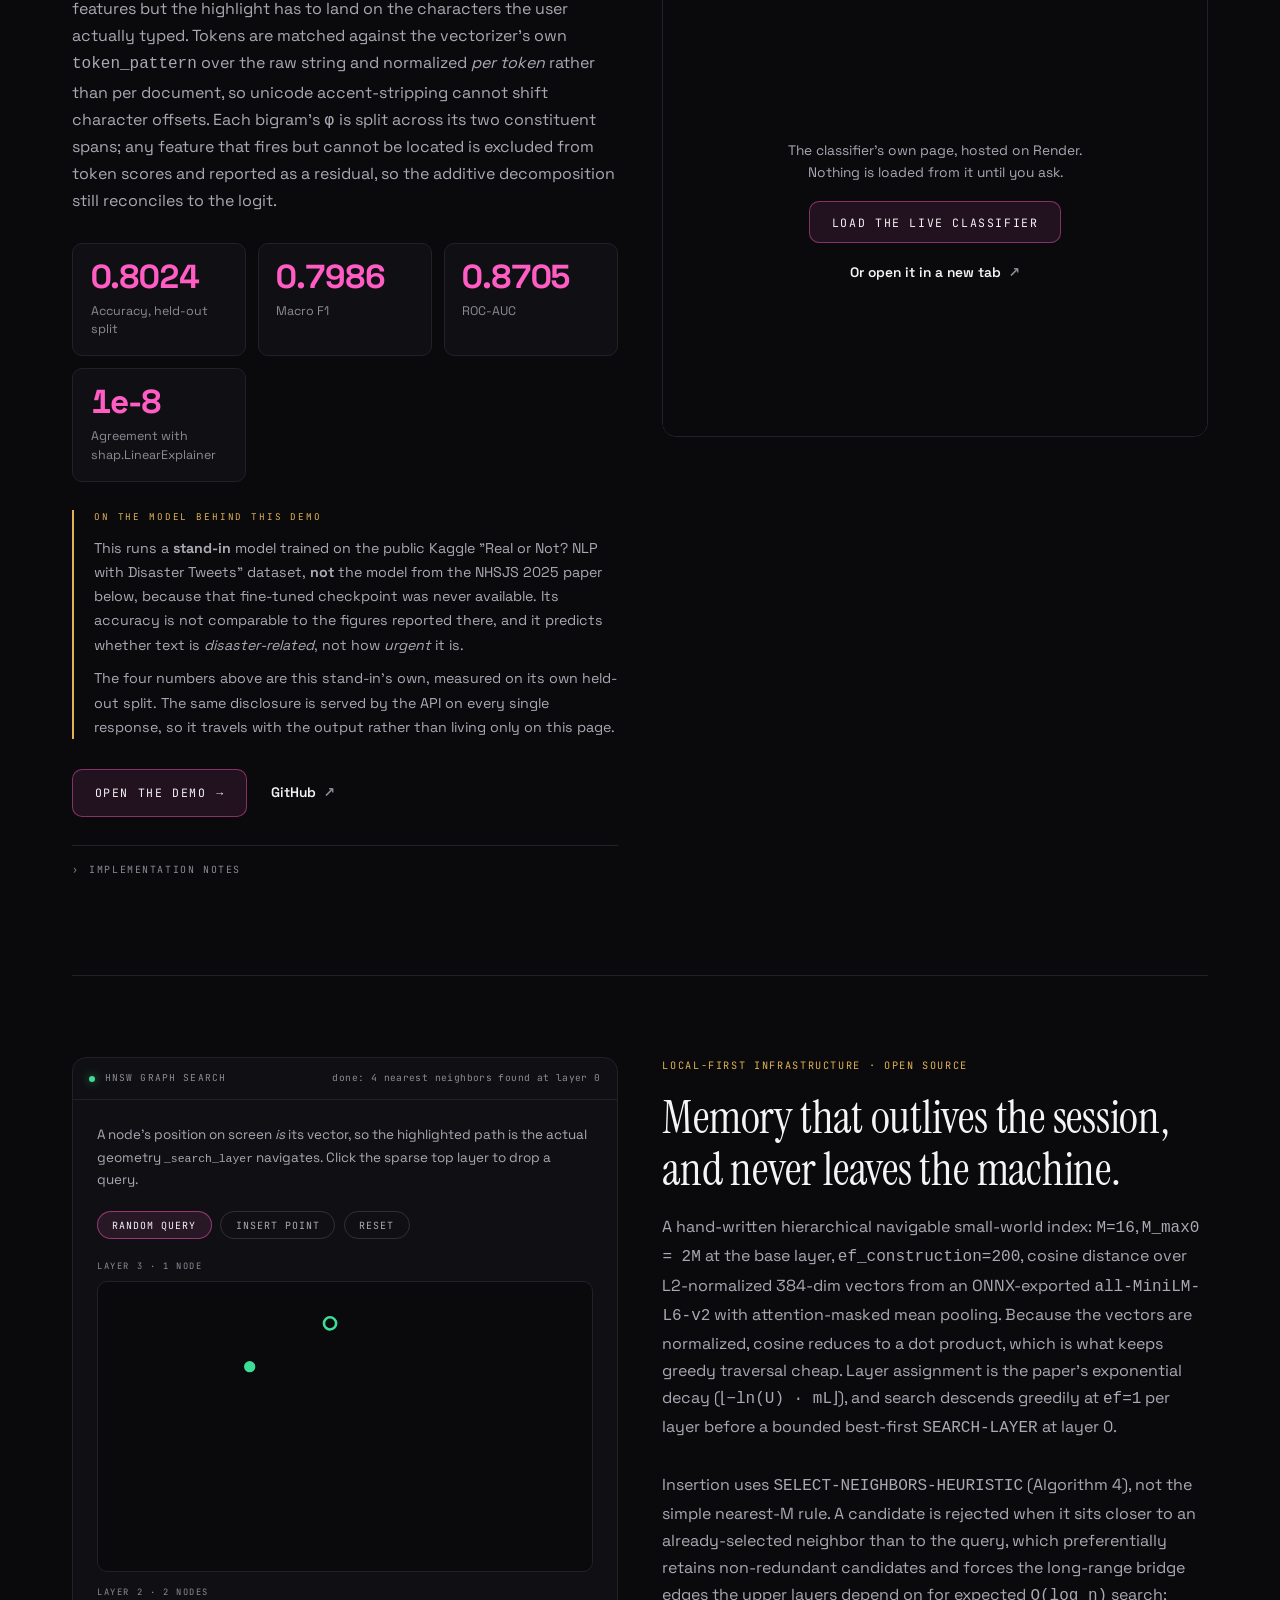
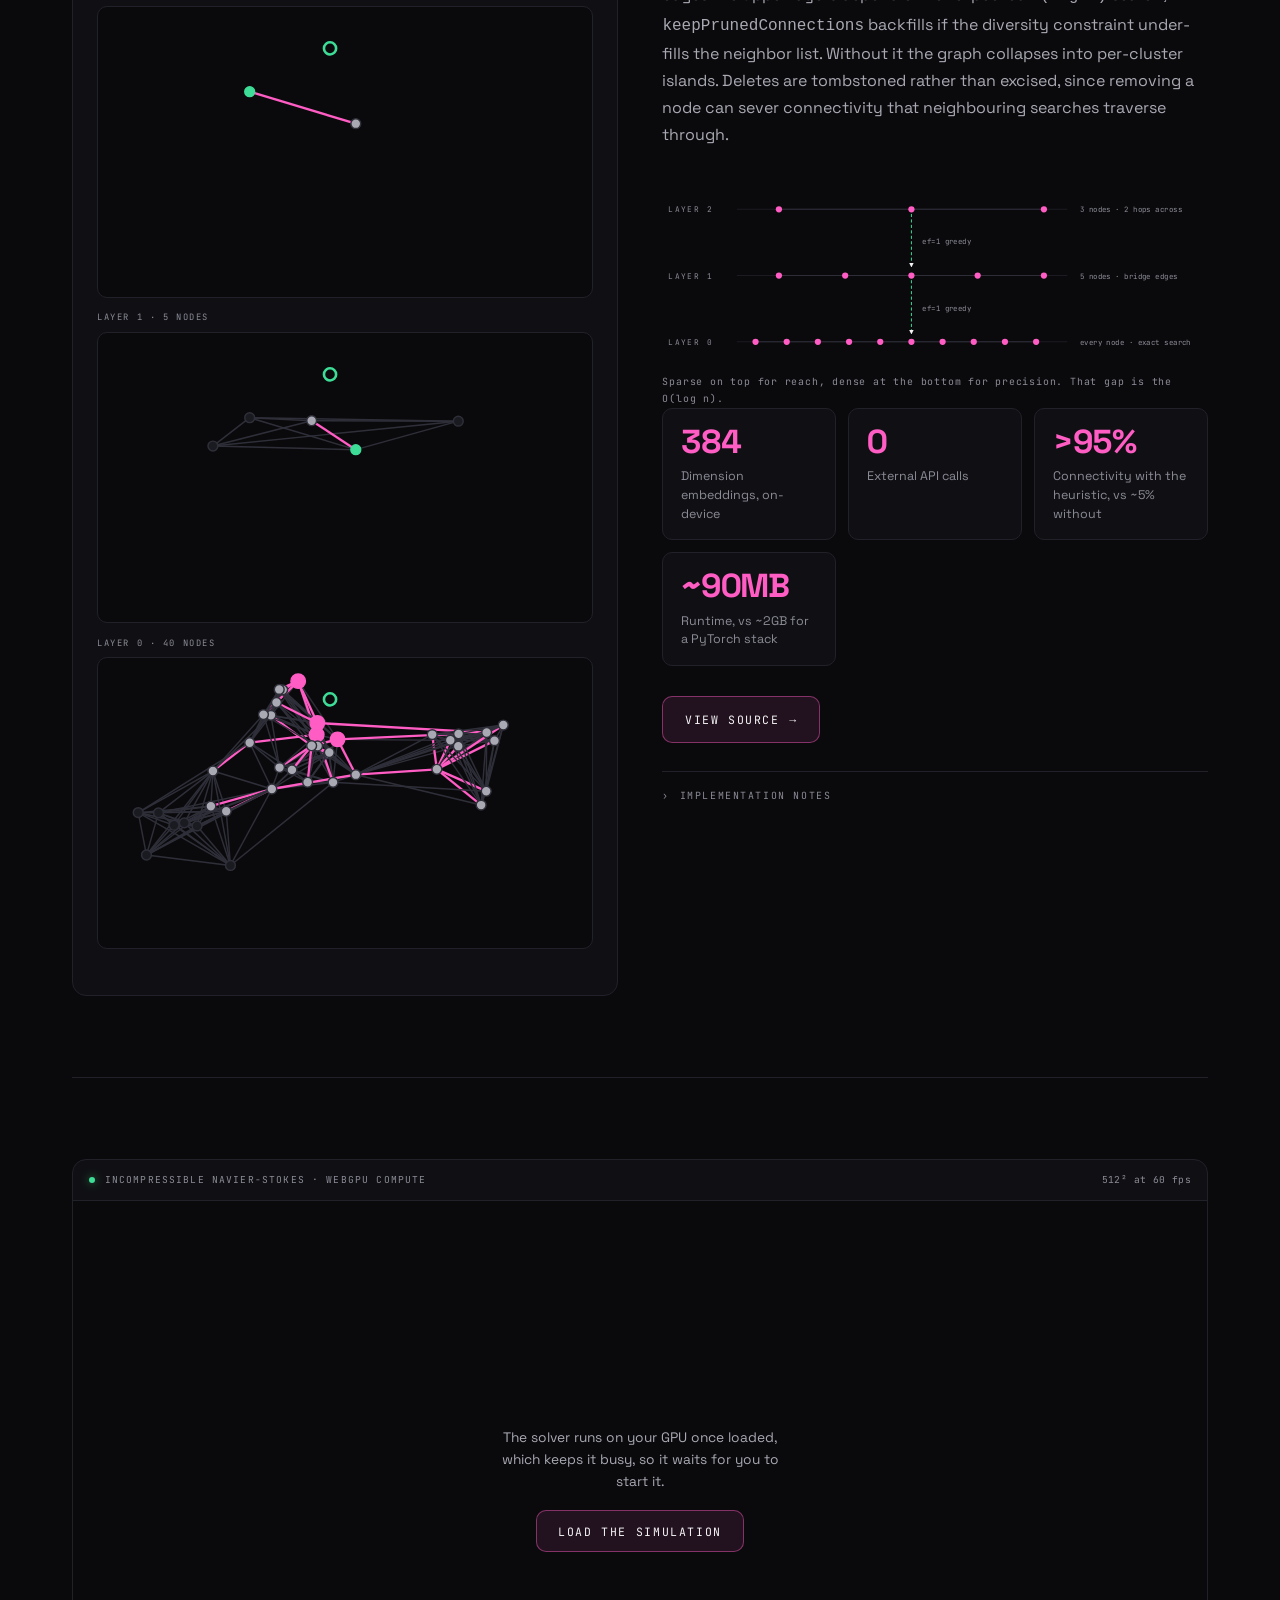
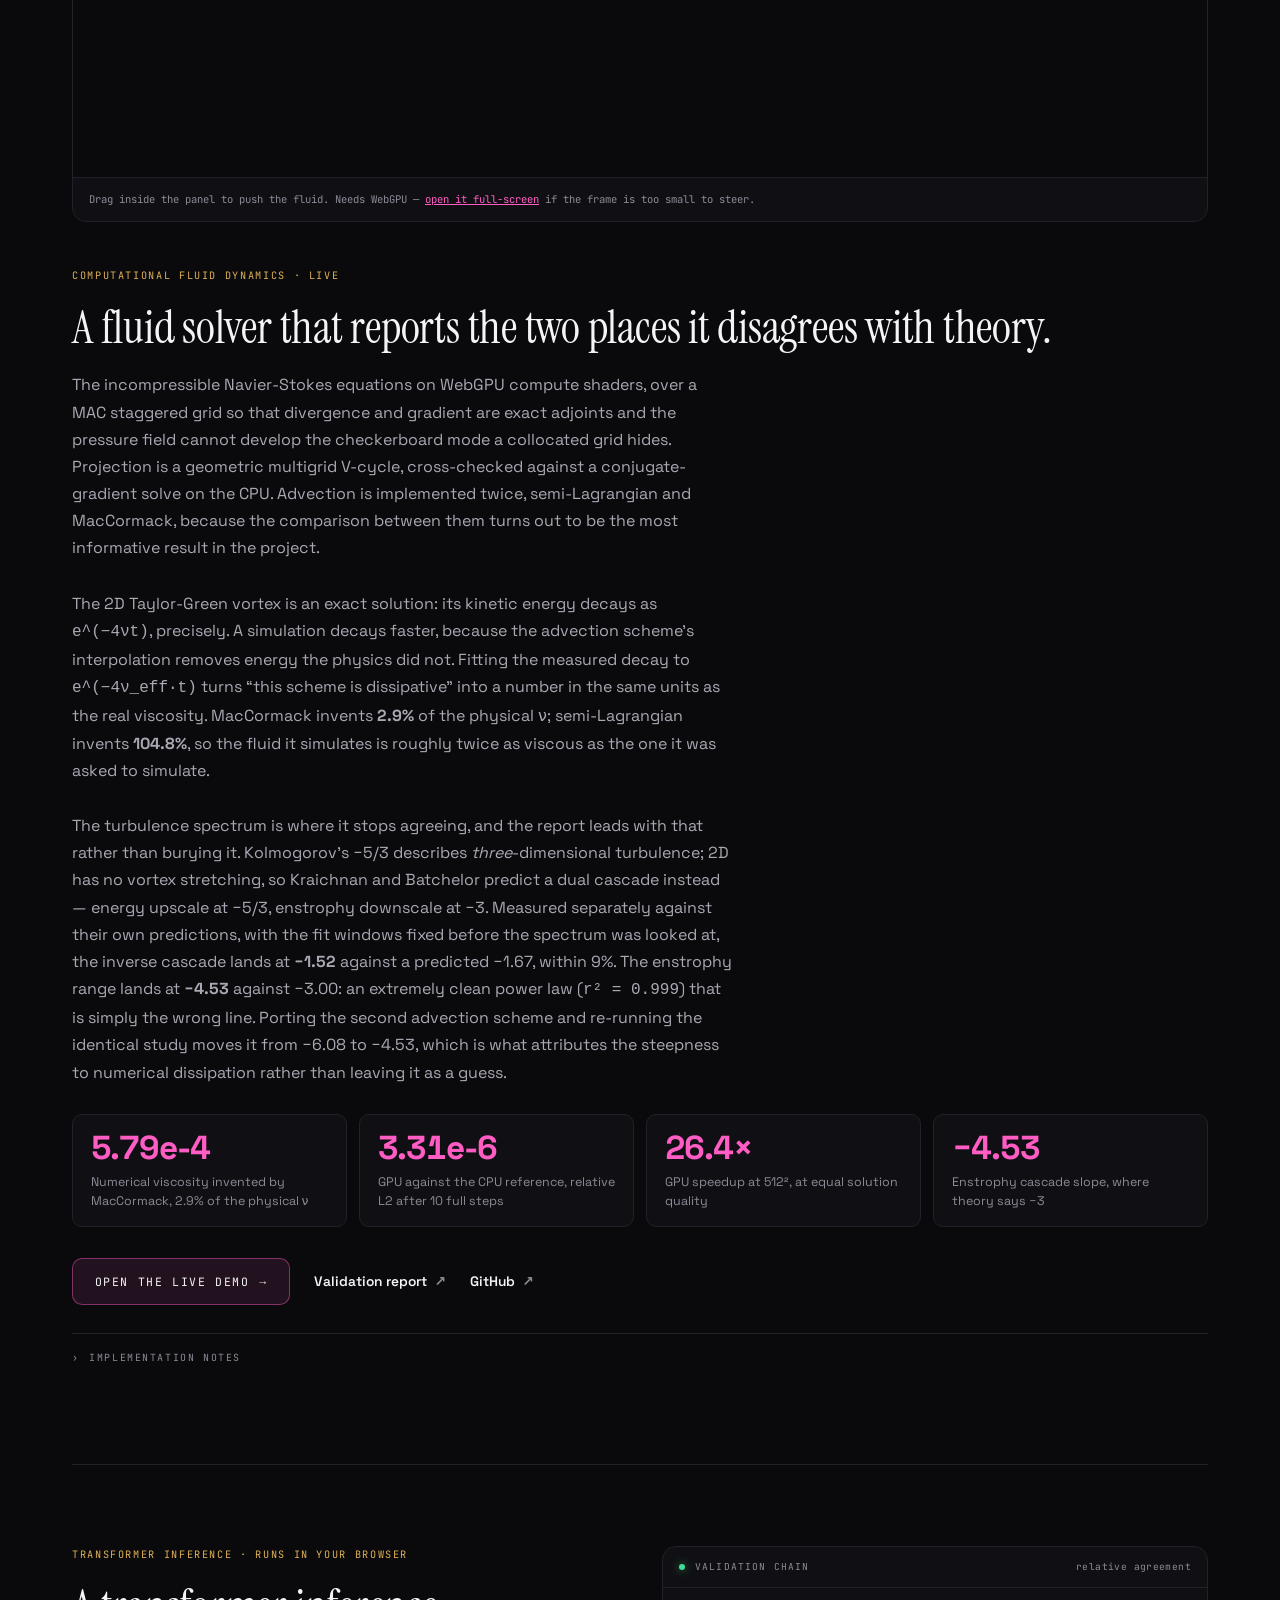
==== commit 273f7b28: "Expand Papers and presentations with current submissions" ====
--- a/index.html
+++ b/index.html
@@ -2515,20 +2515,21 @@
       <h2 class="sec-title">Papers and <em class="ital">presentations</em></h2>
       <p class="sec-lede">
         Recent papers, posters and talks, each marked with where it stands. Status as of
-        3 November 2026.
+        4 November 2026.
       </p>
     </div>
 
     <article class="reveal">
       <div class="index-row">
         <div>
-          <h3 class="index-title">Flightpath: a course scheduler built on constraint programming</h3>
+          <h3 class="index-title">Optimal Degree Planning as Constraint Satisfaction: Exact CP-SAT Scheduling Versus Heuristic Search for on-Time Graduation</h3>
           <div class="index-meta">December 2026 · <span class="st">Full paper</span> · AAI 2026, International Conference on Advances in AI · Langkawi, Malaysia · paper only, not presenting in person</div>
           <div class="index-fig" style="margin-top: .6rem; max-width: var(--prose)">
             Plans which classes a student takes each term so that every prerequisite comes first,
-            no term goes over its credit limit, and the student finishes as early as possible.
-            The rules are handed to a constraint solver (Google's CP-SAT), which searches for a
-            plan that satisfies all of them.
+            no term goes over its credit limit, and the student graduates on time. The paper
+            compares two ways of finding that plan: an exact solver (Google's CP-SAT) that looks
+            for the plan with the fewest terms, and a hand-written search that needs no outside
+            solver but is not guaranteed to find the best plan.
           </div>
         </div>
         <div class="index-fig"><b>Accepted</b></div>
@@ -2536,7 +2537,63 @@
       </div>
       <div class="index-row">
         <div>
-          <h3 class="index-title">Reading crisis text: finding urgent posts during disasters</h3>
+          <h3 class="index-title">Deterministic Simulation is Not Enough: Dual-Harness Verification of a from-Scratch Raft Implementation</h3>
+          <div class="index-meta">January 2027 · <span class="st">Full paper</span> · IEEE CCWC 2027 · Las Vegas</div>
+          <div class="index-fig" style="margin-top: .6rem; max-width: var(--prose)">
+            Raft is a method that lets several computers keep one shared copy of their data even
+            when some of them crash. This paper argues that testing such a system only inside a
+            perfectly repeatable simulation is not enough, and checks a from-scratch
+            implementation twice: once in simulation, and again over real network connections
+            with real processes shut down.
+          </div>
+        </div>
+        <div class="index-fig"><b>Submitted</b>decision pending</div>
+        <div class="index-actions"></div>
+      </div>
+      <div class="index-row">
+        <div>
+          <h3 class="index-title">Diversity-Aware Neighbor Selection Prevents Graph Connectivity Collapse in HNSW Vector Search for on-Device Semantic Retrieval</h3>
+          <div class="index-meta">January 2027 · <span class="st">Full paper</span> · IEEE ICCE 2027 · Las Vegas</div>
+          <div class="index-fig" style="margin-top: .6rem; max-width: var(--prose)">
+            Search by meaning, such as finding saved notes that answer a question, often walks a
+            graph that links each item to similar items. The simplest way of choosing those links
+            can leave whole parts of the graph unreachable on realistic data. This paper shows
+            that choosing a more varied set of neighbours keeps the graph connected, for search
+            that runs entirely on the user's own device.
+          </div>
+        </div>
+        <div class="index-fig"><b>Submitted</b>decision pending</div>
+        <div class="index-actions"></div>
+      </div>
+      <div class="index-row">
+        <div>
+          <h3 class="index-title">AltPilot: Drafting Alternative Text for Data Visualizations from the Code That Draws Them</h3>
+          <div class="index-meta">February 2027 · <span class="st">Poster</span> · IUI 2027, Posters track · Helsinki, Finland</div>
+          <div class="index-fig" style="margin-top: .6rem; max-width: var(--prose)">
+            Alternative text is the written description of an image that people using screen
+            readers hear in its place. AltPilot drafts that description for a chart from the code
+            that draws it, so the author starts from a draft instead of a blank box.
+          </div>
+        </div>
+        <div class="index-fig"><b>Submitted</b>decision pending</div>
+        <div class="index-actions"></div>
+      </div>
+      <div class="index-row">
+        <div>
+          <h3 class="index-title">Comparing Classical and Transformer-Based Natural Language Processing for Detecting Urgent Crisis Messages on Social Media</h3>
+          <div class="index-meta">February 26 to 28, 2027 · <span class="st">Oral talk, abstract</span> · Texas Academy of Science annual meeting · Temple College</div>
+          <div class="index-fig" style="margin-top: .6rem; max-width: var(--prose)">
+            A talk comparing older methods that judge a post by the words it contains with newer
+            language models that read words in context, at spotting social-media posts that signal
+            a real emergency, and why that matters to the people responding.
+          </div>
+        </div>
+        <div class="index-fig"><b>Submitted</b>decision pending</div>
+        <div class="index-actions"></div>
+      </div>
+      <div class="index-row">
+        <div>
+          <h3 class="index-title">Harnessing Natural Language Processing for Disaster Response and Crisis Management</h3>
           <div class="index-meta">March 2027 · <span class="st">K-12 poster</span> · IEEE ISEC 2027 · Johns Hopkins University</div>
           <div class="index-fig" style="margin-top: .6rem; max-width: var(--prose)">
             Teaches a computer to read social-media posts written during a disaster and pick
@@ -2549,7 +2606,7 @@
       </div>
       <div class="index-row">
         <div>
-          <h3 class="index-title">Flightpath: a course scheduler built on constraint programming</h3>
+          <h3 class="index-title">Flightpath: Using Constraint Optimization to Help Students Plan an On-Time Graduation</h3>
           <div class="index-meta">March 2027 · <span class="st">K-12 poster</span> · IEEE ISEC 2027 · Johns Hopkins University</div>
           <div class="index-fig" style="margin-top: .6rem; max-width: var(--prose)">
             The course planner above, presented as a poster: it turns degree requirements into
@@ -2561,7 +2618,7 @@
       </div>
       <div class="index-row">
         <div>
-          <h3 class="index-title">Raft KV Store: a database that survives crashes</h3>
+          <h3 class="index-title">Learning Distributed Consensus by Building It: A From-Scratch Raft Key-Value Store with Adversarial Testing</h3>
           <div class="index-meta">March 2027 · <span class="st">K-12 poster</span> · IEEE ISEC 2027 · Johns Hopkins University</div>
           <div class="index-fig" style="margin-top: .6rem; max-width: var(--prose)">
             A small database spread across several computers that is built to keep working when
@@ -2576,12 +2633,35 @@
       </div>
       <div class="index-row">
         <div>
-          <h3 class="index-title">Reading crisis text: finding urgent posts during disasters</h3>
-          <div class="index-meta">February 2027 · <span class="st">Oral talk, abstract</span> · Texas Academy of Science annual meeting · Temple College</div>
+          <h3 class="index-title">One extended abstract</h3>
+          <div class="index-meta">March 2027 · <span class="st">Extended abstract</span> · SAIS 2027, Southern Association for Information Systems</div>
           <div class="index-fig" style="margin-top: .6rem; max-width: var(--prose)">
-            A spoken presentation of the crisis-text work: how a computer can tell posts about a
-            real emergency apart from everyday chatter, and why that helps the people
-            responding.
+            Title withheld while under review.
+          </div>
+        </div>
+        <div class="index-fig"><b>Submitted</b>decision pending</div>
+        <div class="index-actions"></div>
+      </div>
+      <div class="index-row">
+        <div>
+          <h3 class="index-title">Three poster abstracts</h3>
+          <div class="index-meta">April 2027 · <span class="st">Poster abstracts</span> · ACMSE 2027, ACM Southeast Conference</div>
+          <div class="index-fig" style="margin-top: .6rem; max-width: var(--prose)">
+            Titles withheld while under review.
+          </div>
+        </div>
+        <div class="index-fig"><b>Submitted</b>decision pending</div>
+        <div class="index-actions"></div>
+      </div>
+      <div class="index-row">
+        <div>
+          <h3 class="index-title">QuartoMine: A Tool and Dataset for Mining Quarto Computational Documents</h3>
+          <div class="index-meta">April 2027 · <span class="st">Data and tools paper</span> · MSR 2027, Data and Tool Showcase Track · Dublin, Ireland</div>
+          <div class="index-fig" style="margin-top: .6rem; max-width: var(--prose)">
+            Quarto documents mix writing, code and the code's results in one file, and are used
+            for reports, papers and course material. QuartoMine is a tool for gathering and
+            studying such documents, together with a dataset collected with it, so others can
+            look at how they are written.
           </div>
         </div>
         <div class="index-fig"><b>Submitted</b>decision pending</div>
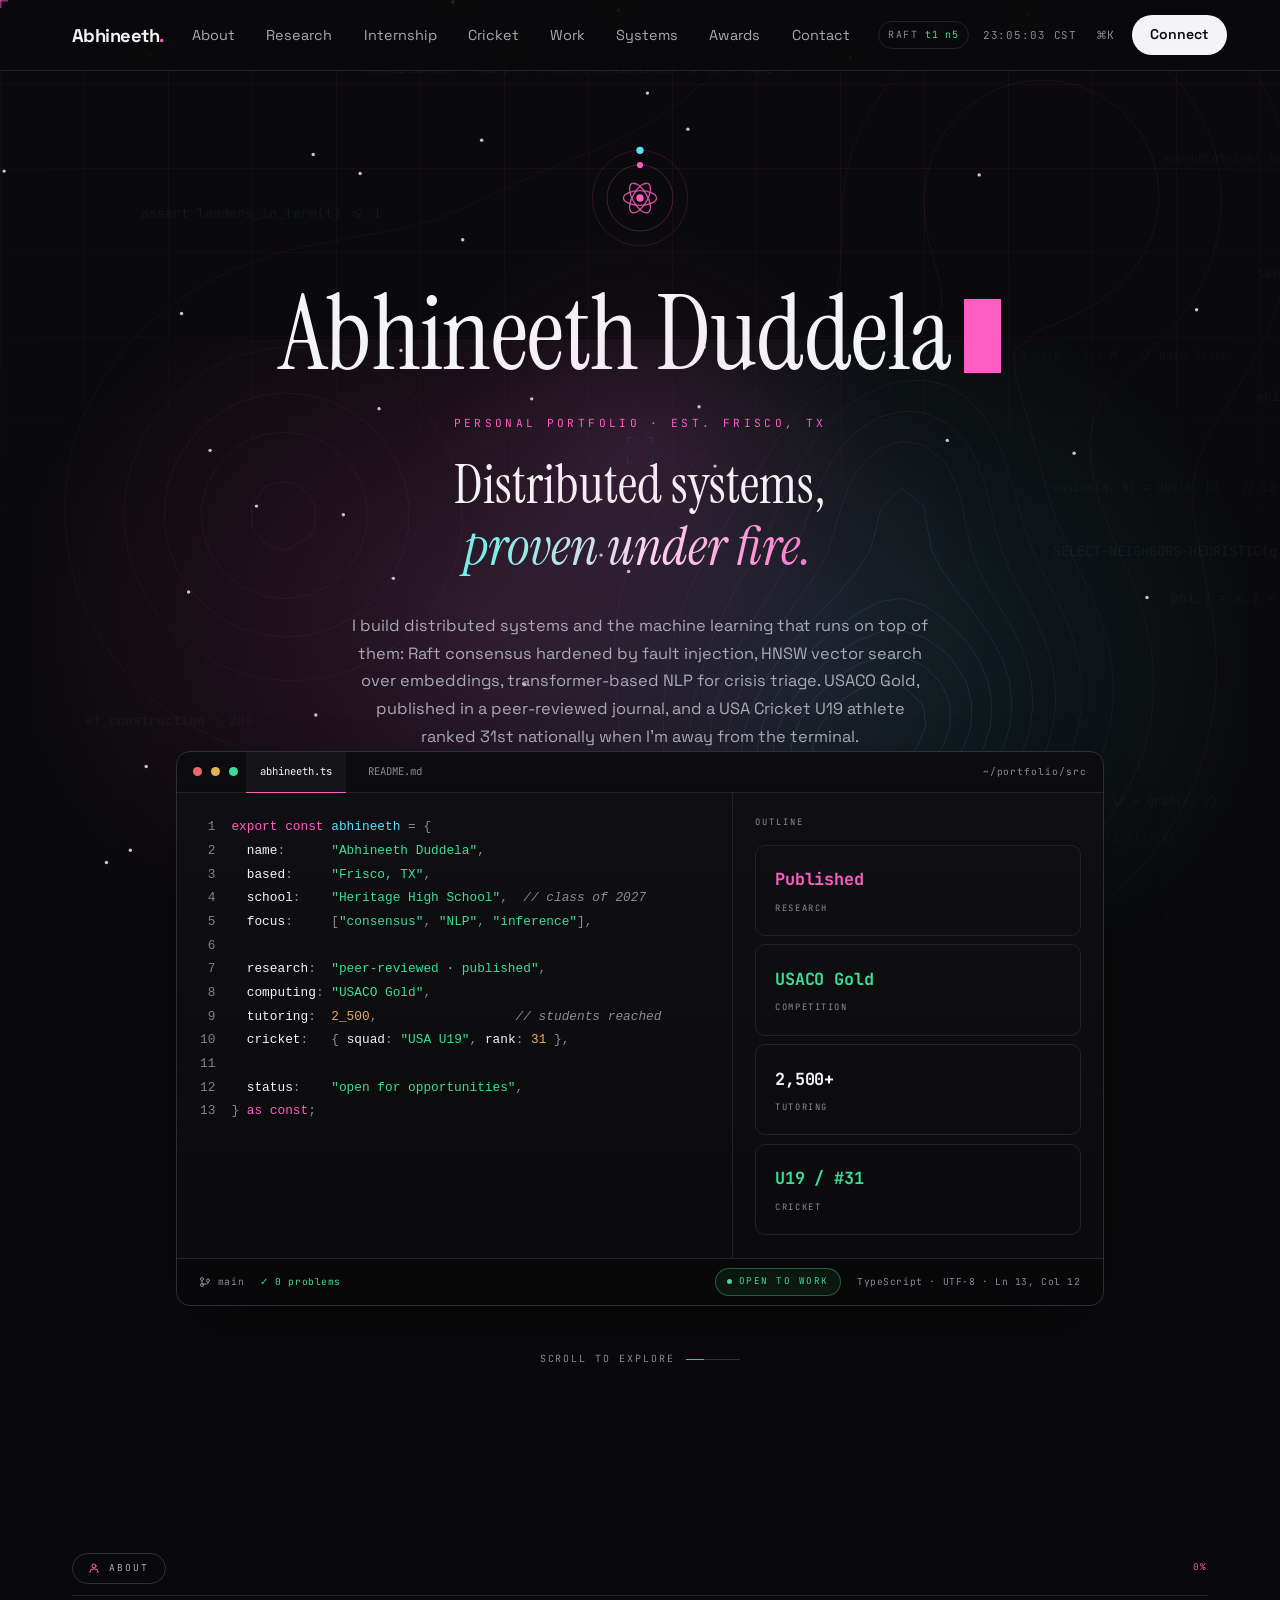
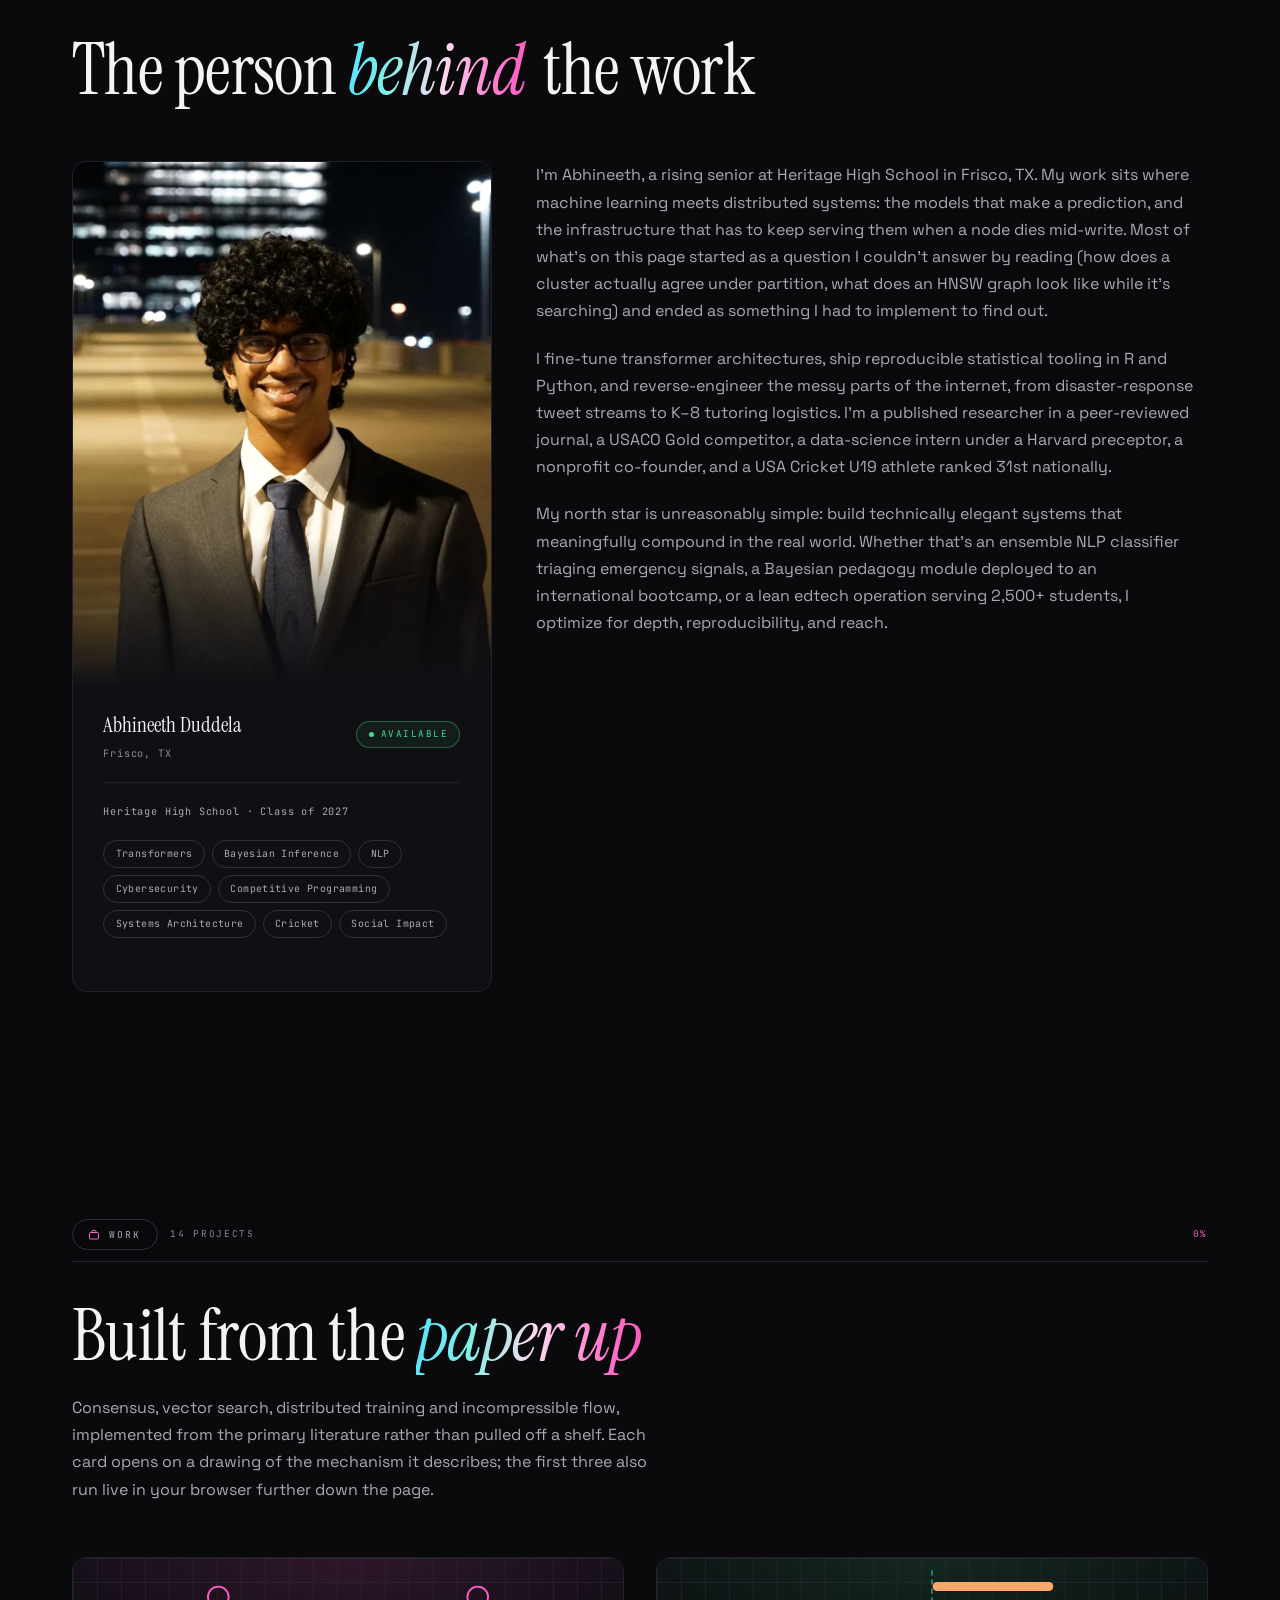
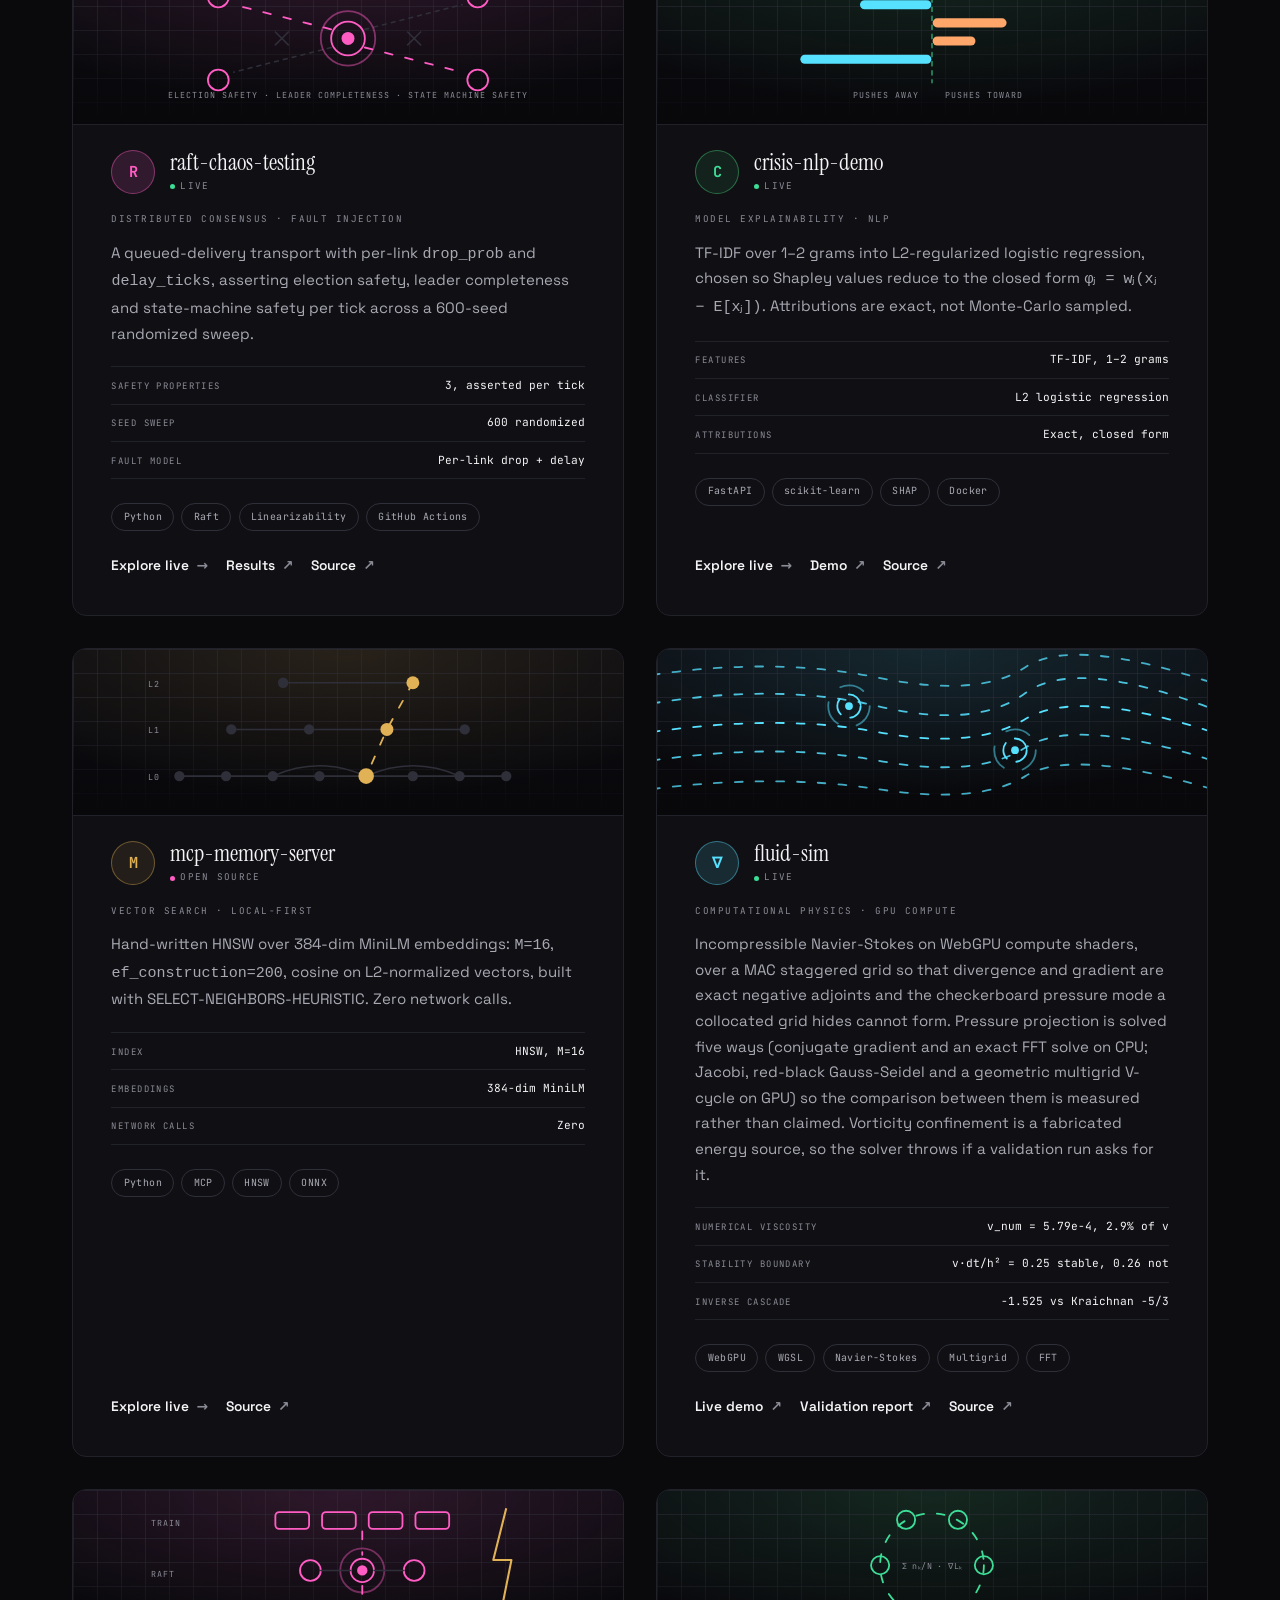
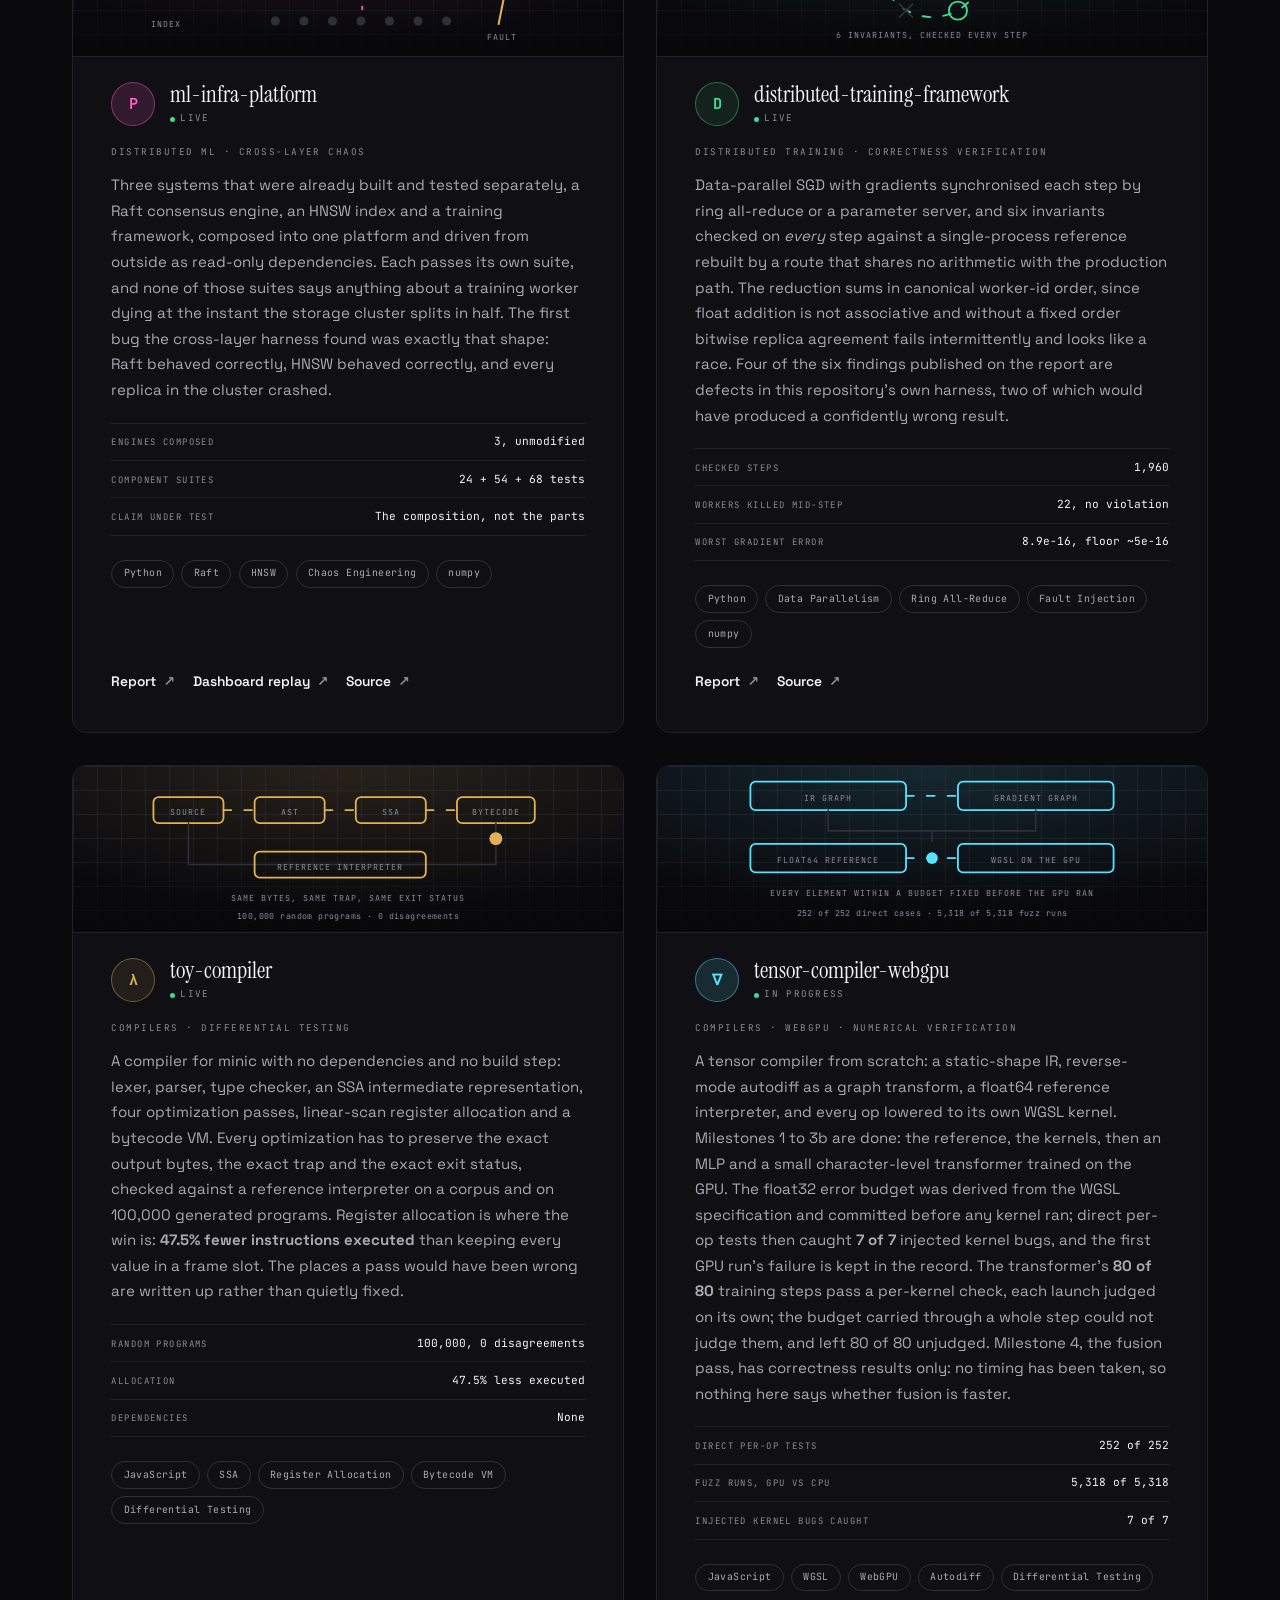
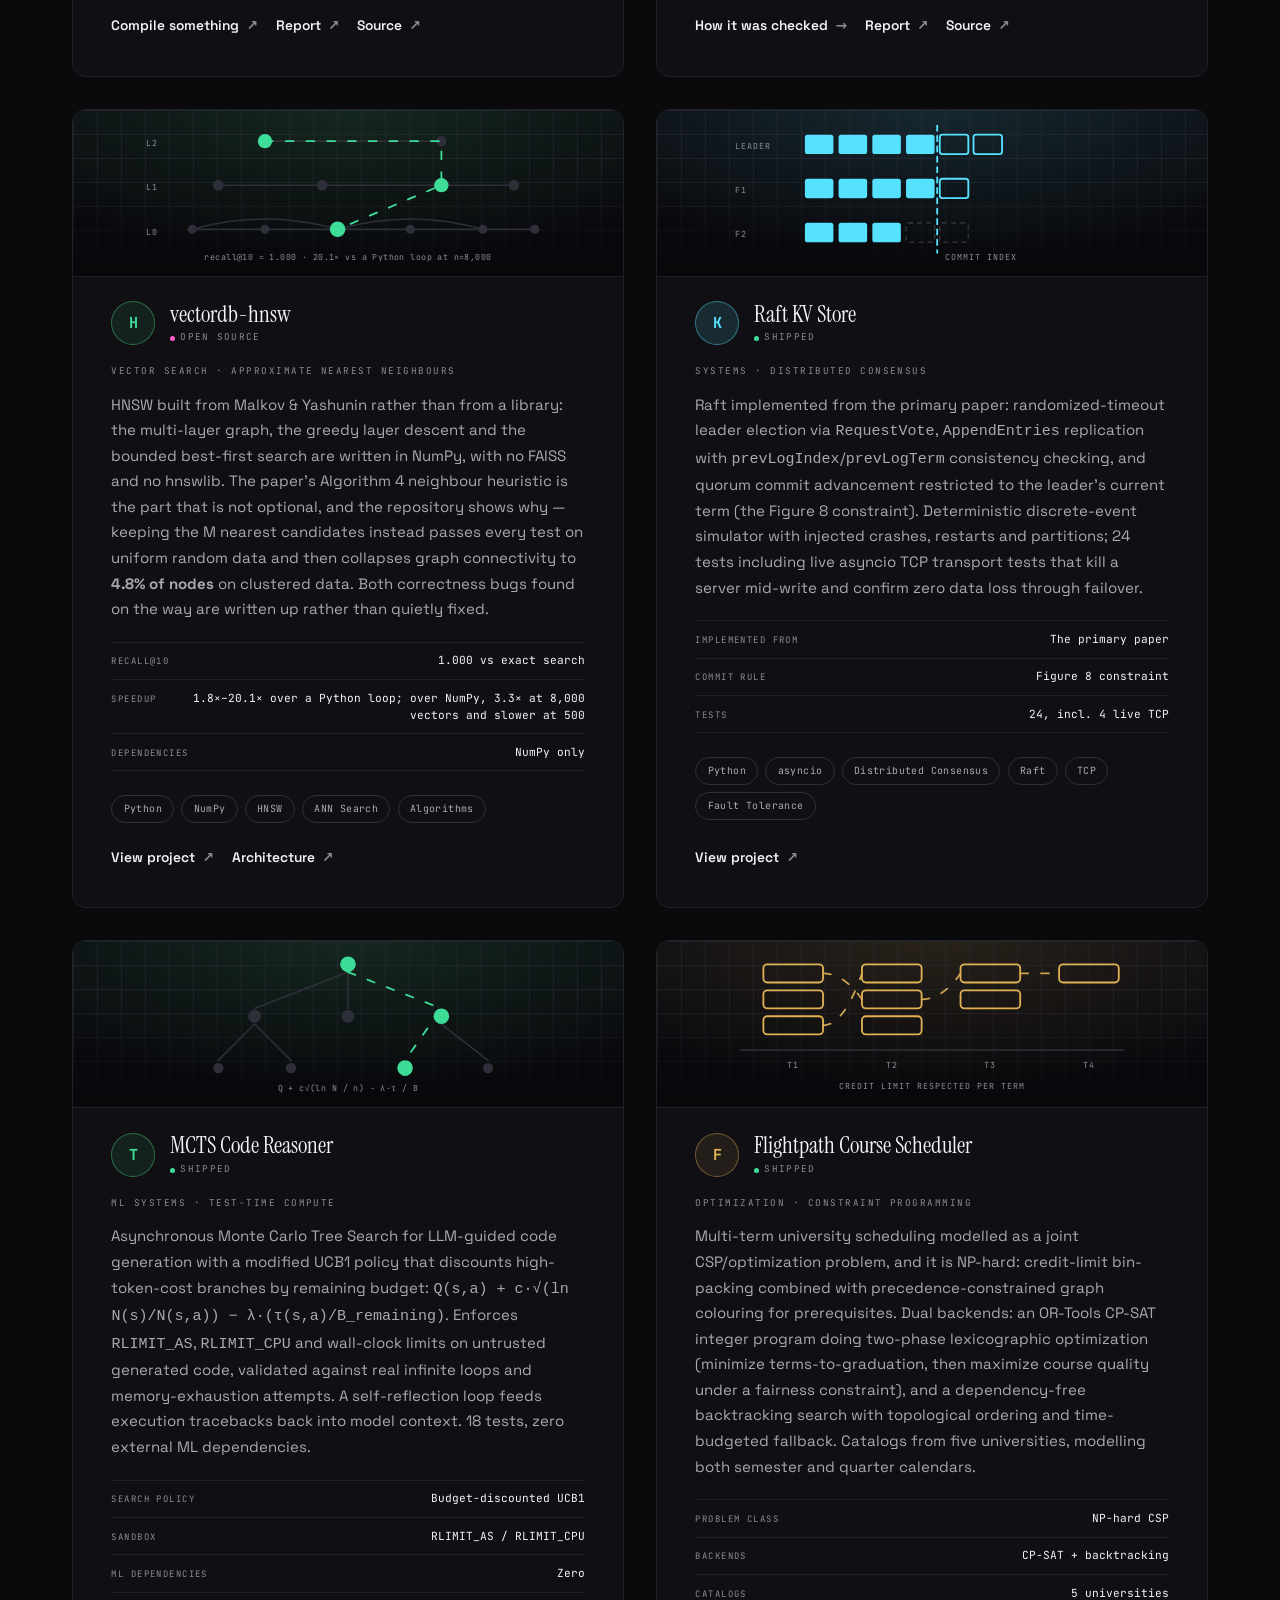
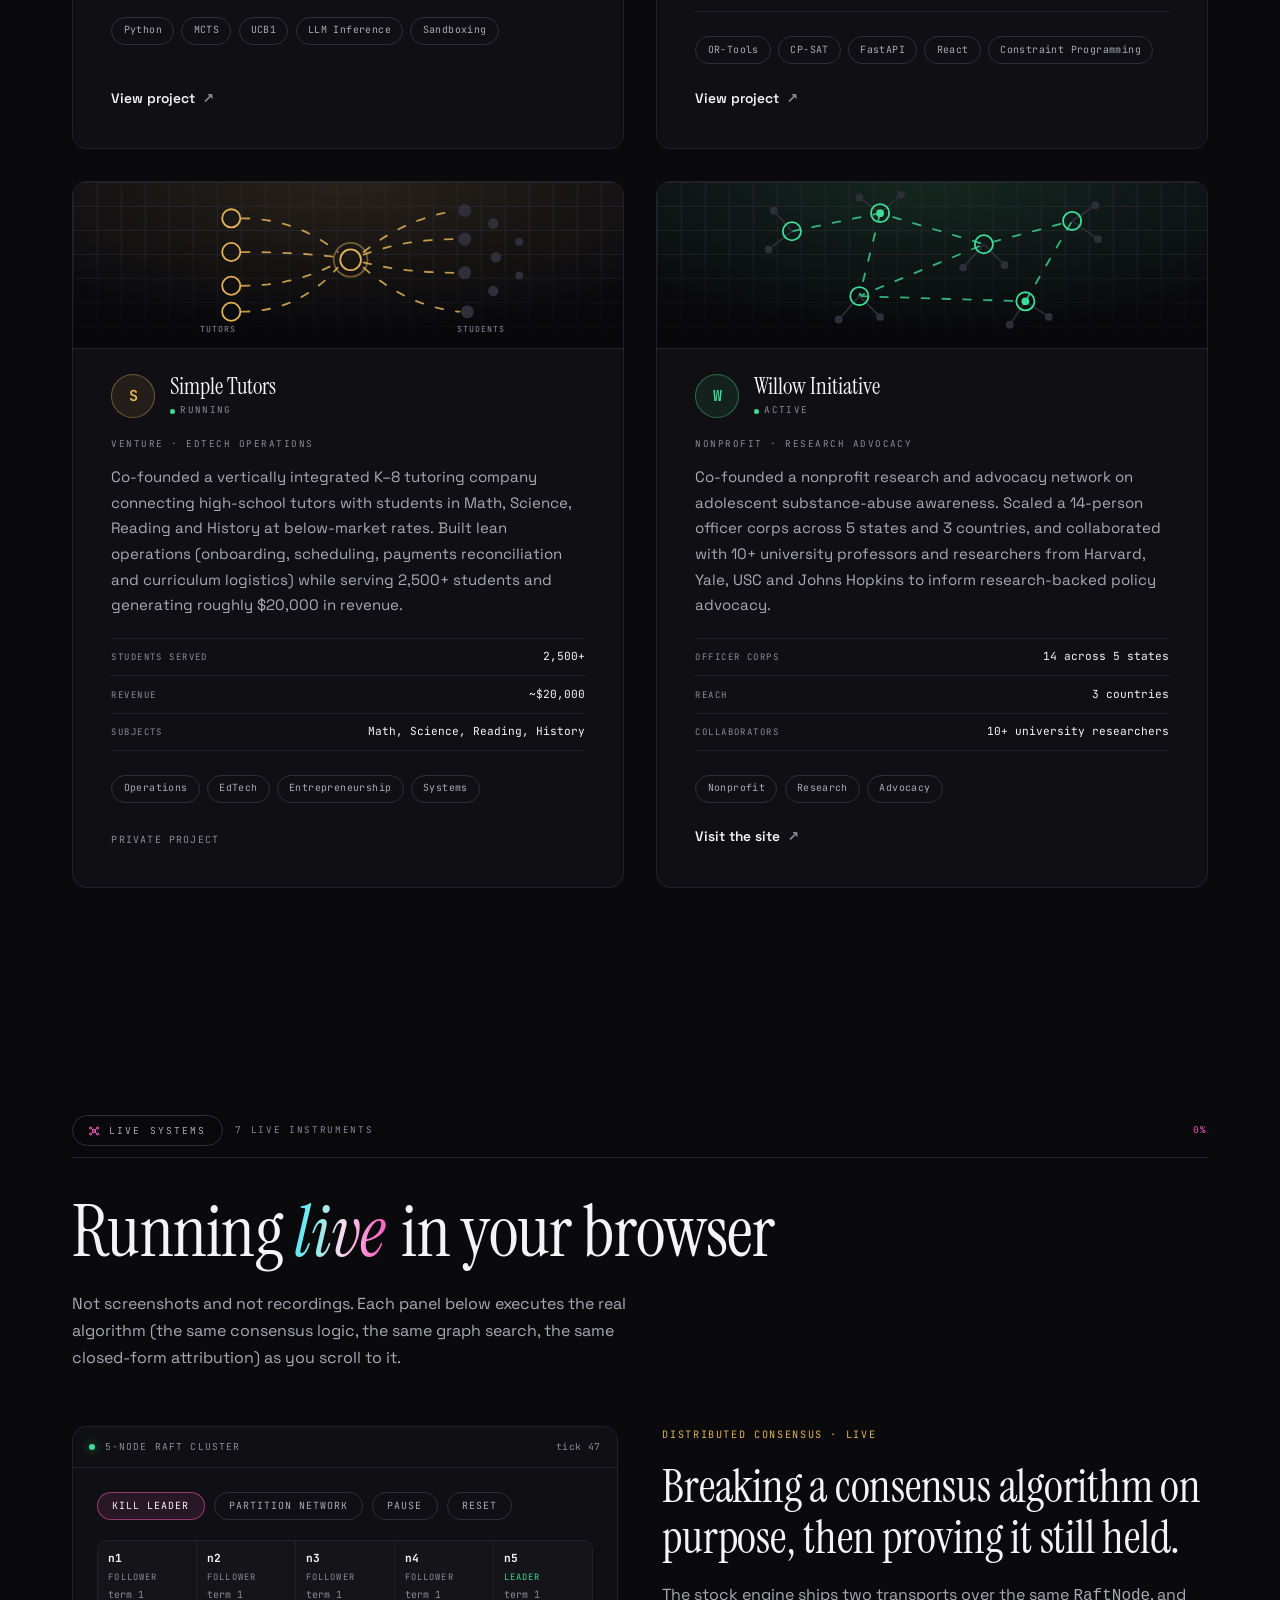
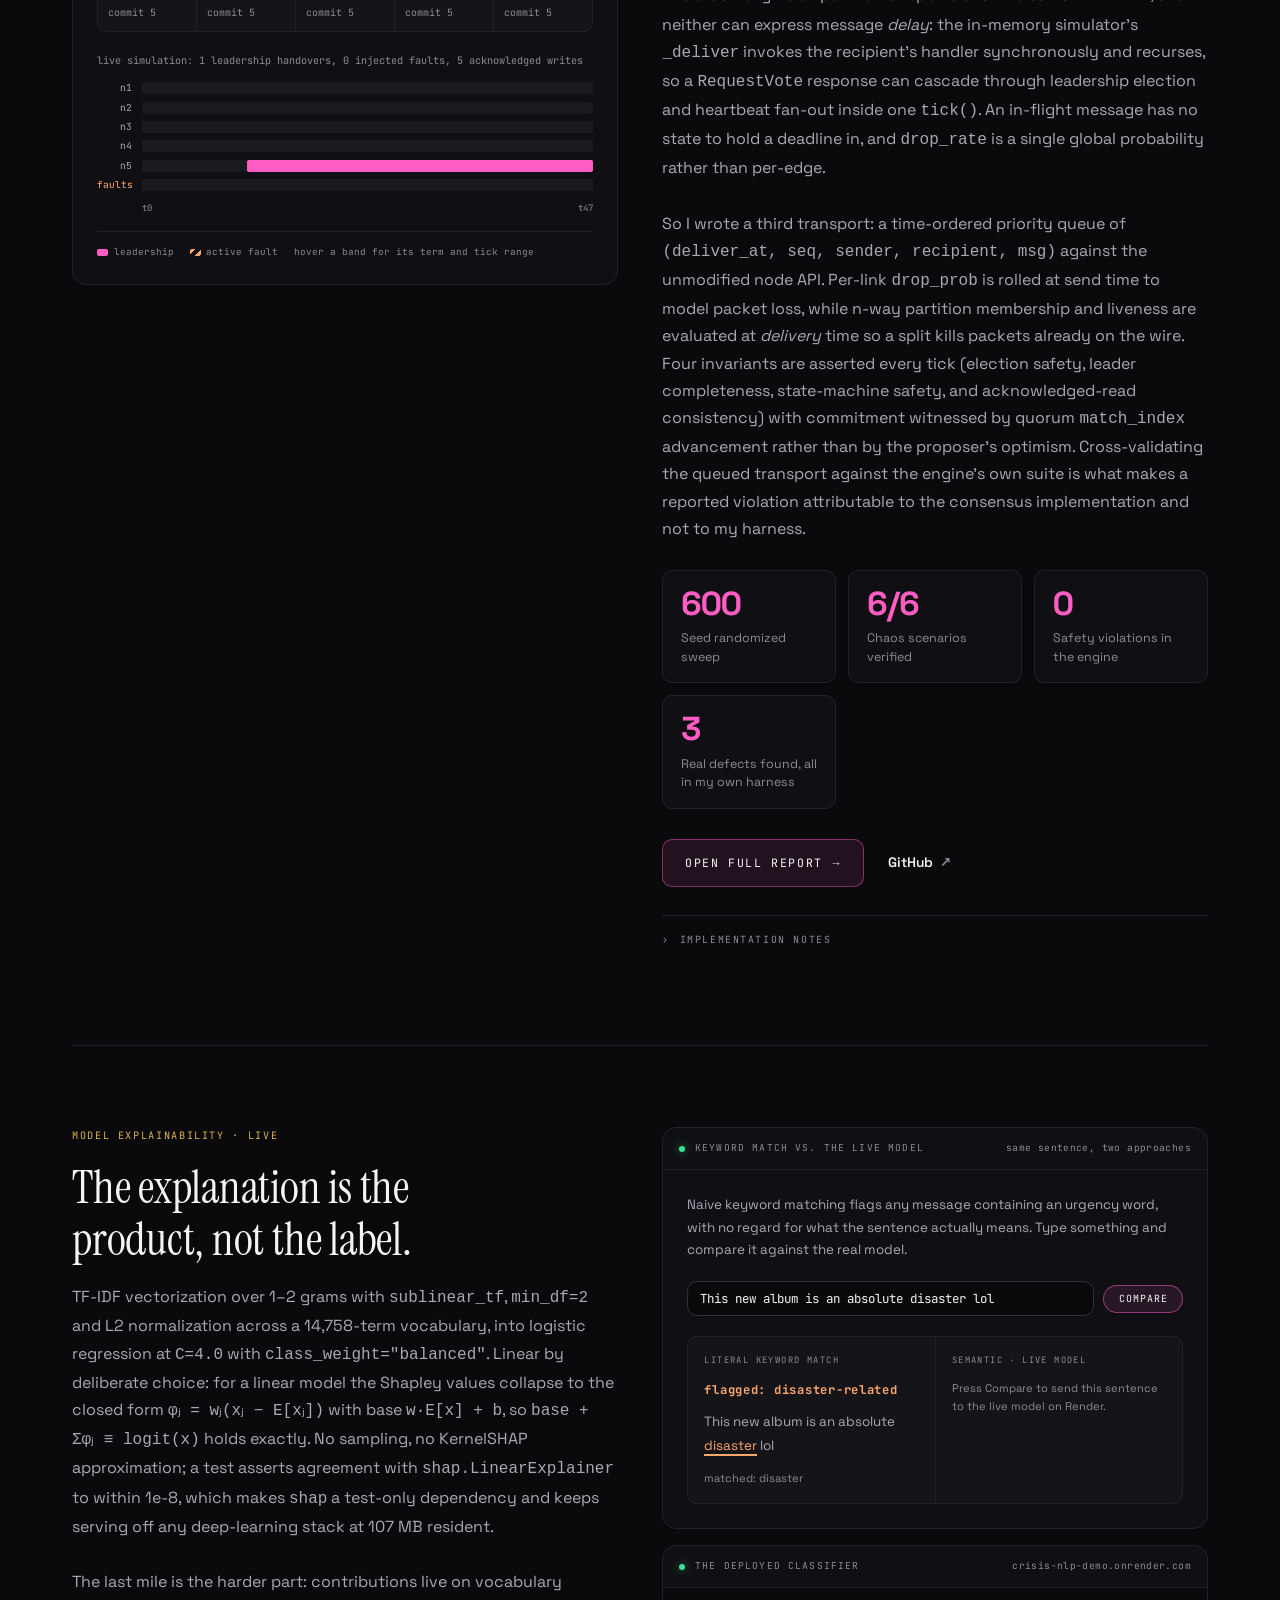
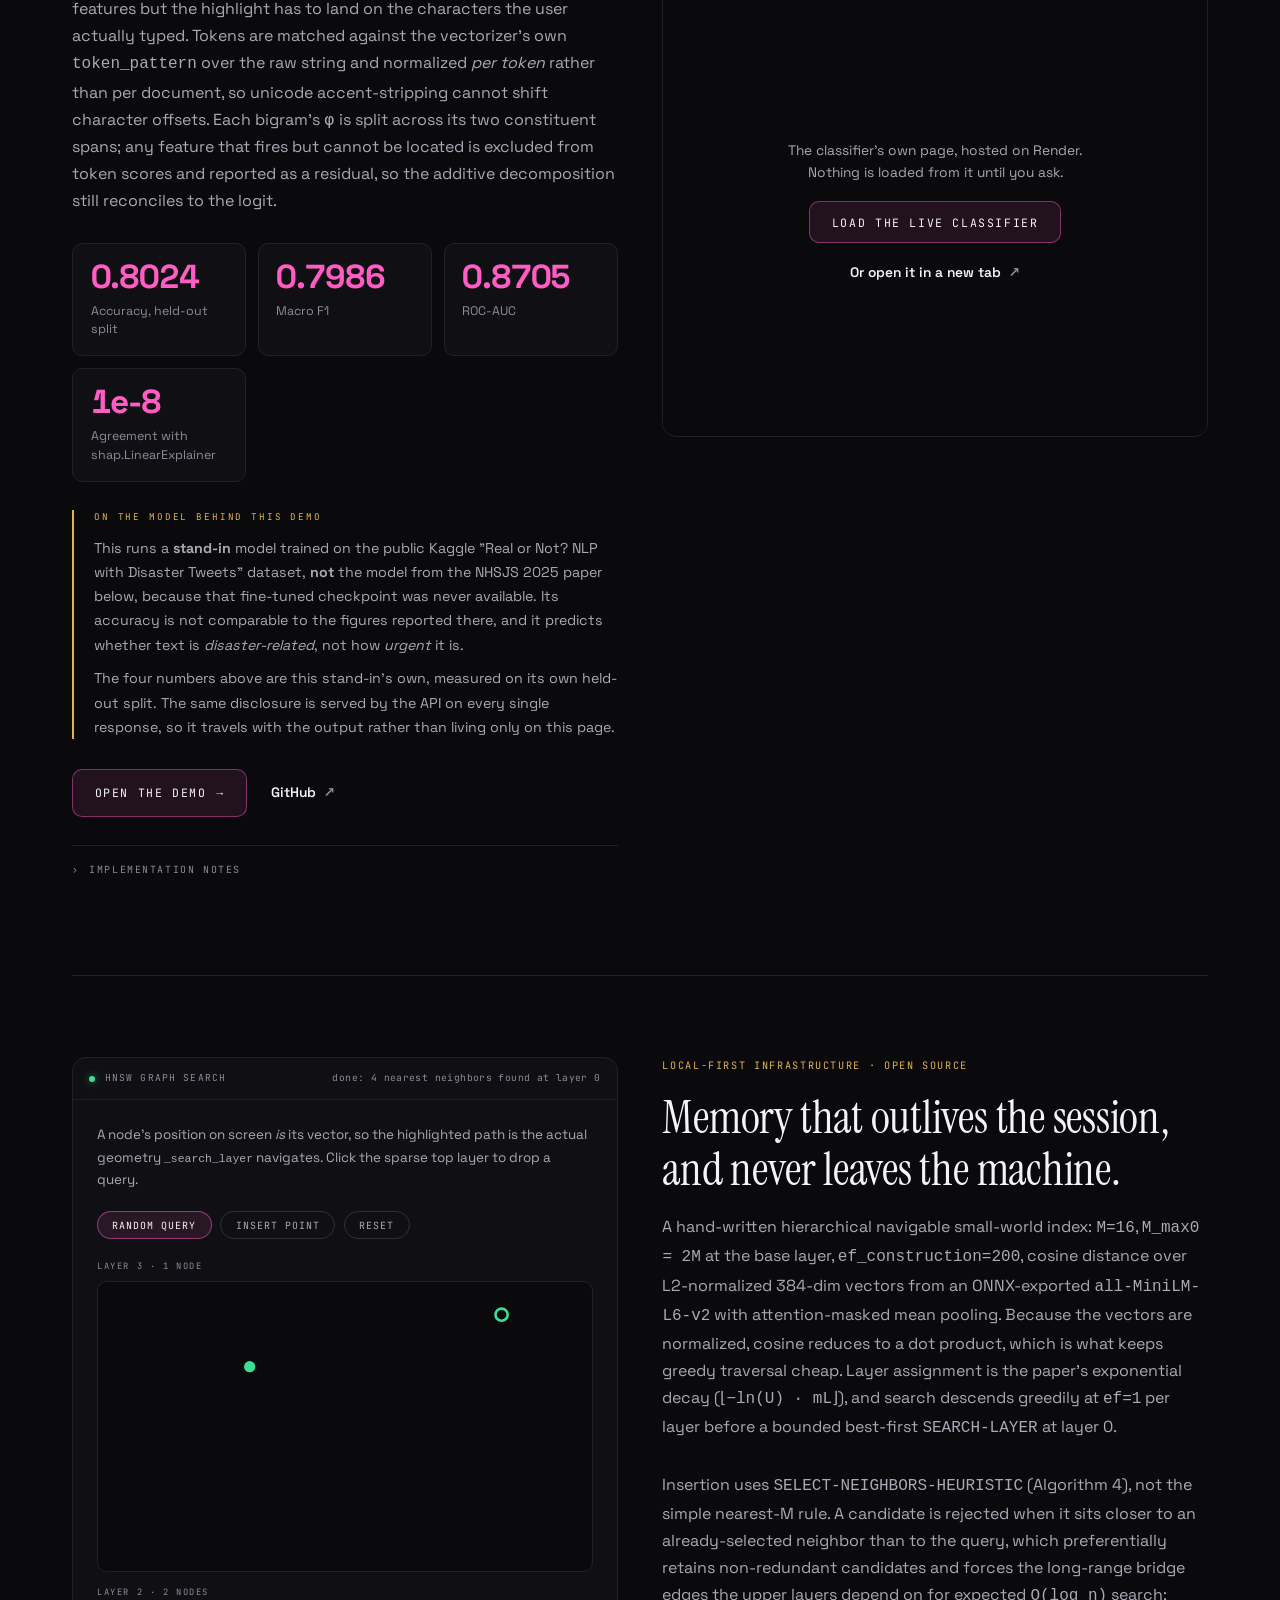
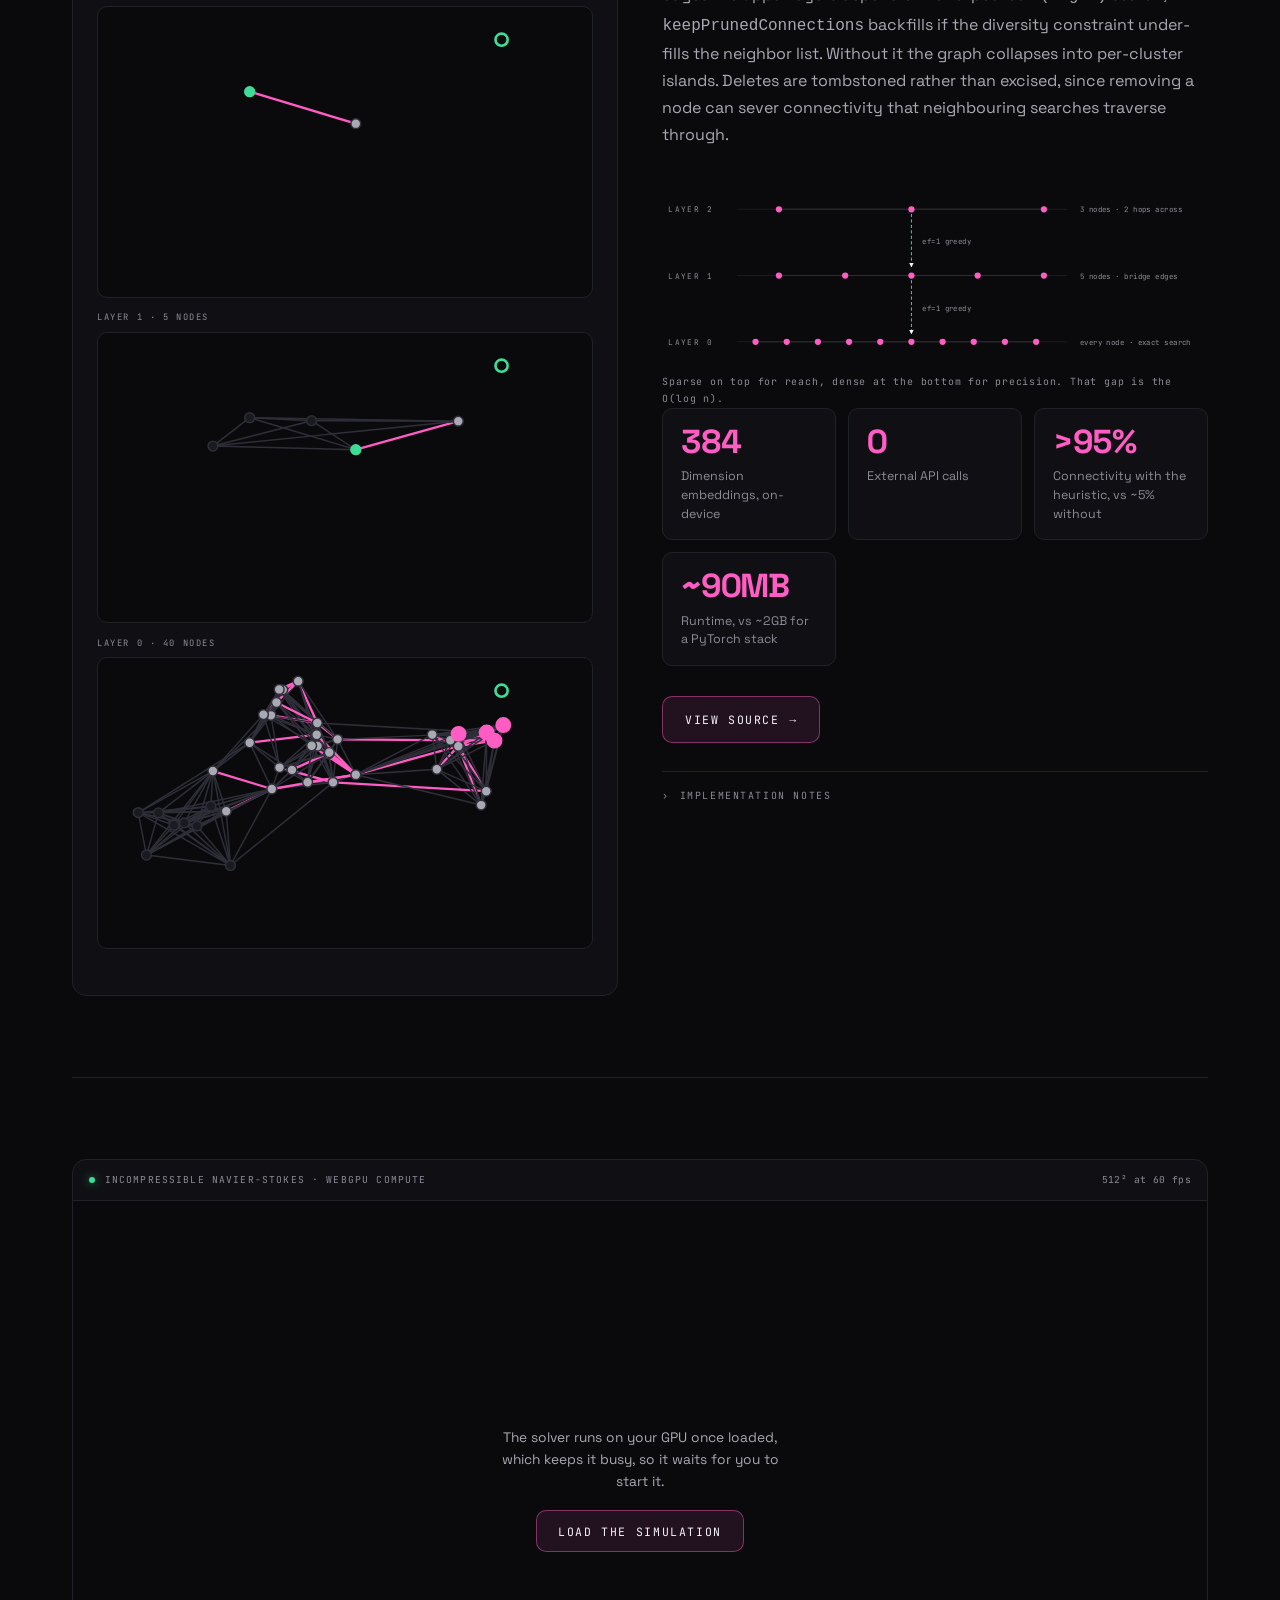
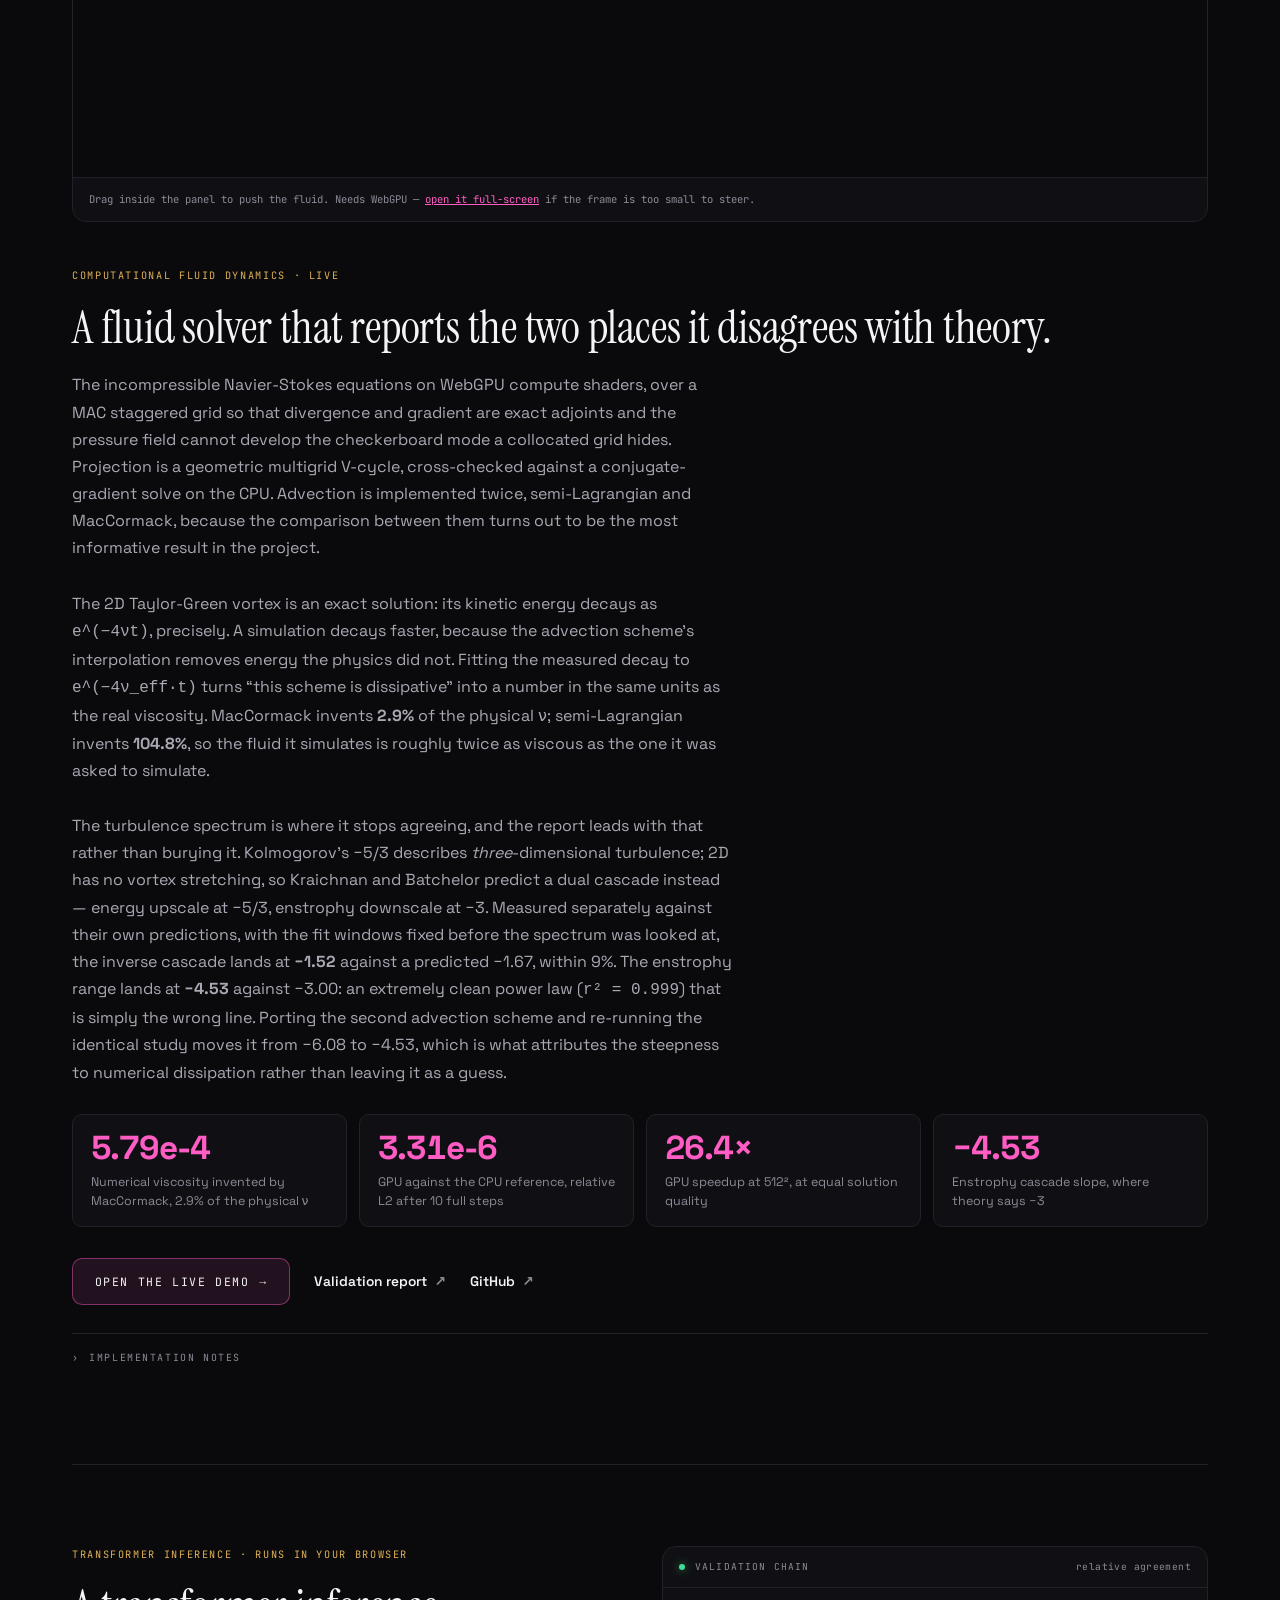
==== commit 9fc396c5: "Add The Curieux Review article to Papers and presentations as provisionally accepted Status date mov" ====
--- a/index.html
+++ b/index.html
@@ -2506,7 +2506,8 @@
 
   <!-- ============================================ papers & presentations
        Status is stated on every row, and only as it stands: one acceptance,
-       the rest submitted with no decision yet. Nothing here links to
+       one provisional acceptance with publication pending, the rest submitted
+       with no decision yet. Nothing here links to
        proceedings until they exist. The published NHSJS paper stays where it
        is, in Research above and in Awards below. -->
   <section id="papers" class="wrap">
@@ -2515,11 +2516,24 @@
       <h2 class="sec-title">Papers and <em class="ital">presentations</em></h2>
       <p class="sec-lede">
         Recent papers, posters and talks, each marked with where it stands. Status as of
-        4 November 2026.
+        16 November 2026.
       </p>
     </div>
 
     <article class="reveal">
+      <div class="index-row">
+        <div>
+          <h3 class="index-title">Budget-Aware Monte Carlo Tree Search for Self-Correcting Code Generation with Large Language Models</h3>
+          <div class="index-meta">November 2026 · <span class="st">Journal article</span> · The Curieux Review (student journal)</div>
+          <div class="index-fig" style="margin-top: .6rem; max-width: var(--prose)">
+            Helps an AI that writes code decide where to spend a limited budget of attempts:
+            which draft to improve, which to drop, and when to stop. Each draft is run and
+            tested, and the failures guide the next try.
+          </div>
+        </div>
+        <div class="index-fig"><b>Provisionally accepted</b>publication pending</div>
+        <div class="index-actions"></div>
+      </div>
       <div class="index-row">
         <div>
           <h3 class="index-title">Optimal Degree Planning as Constraint Satisfaction: Exact CP-SAT Scheduling Versus Heuristic Search for on-Time Graduation</h3>
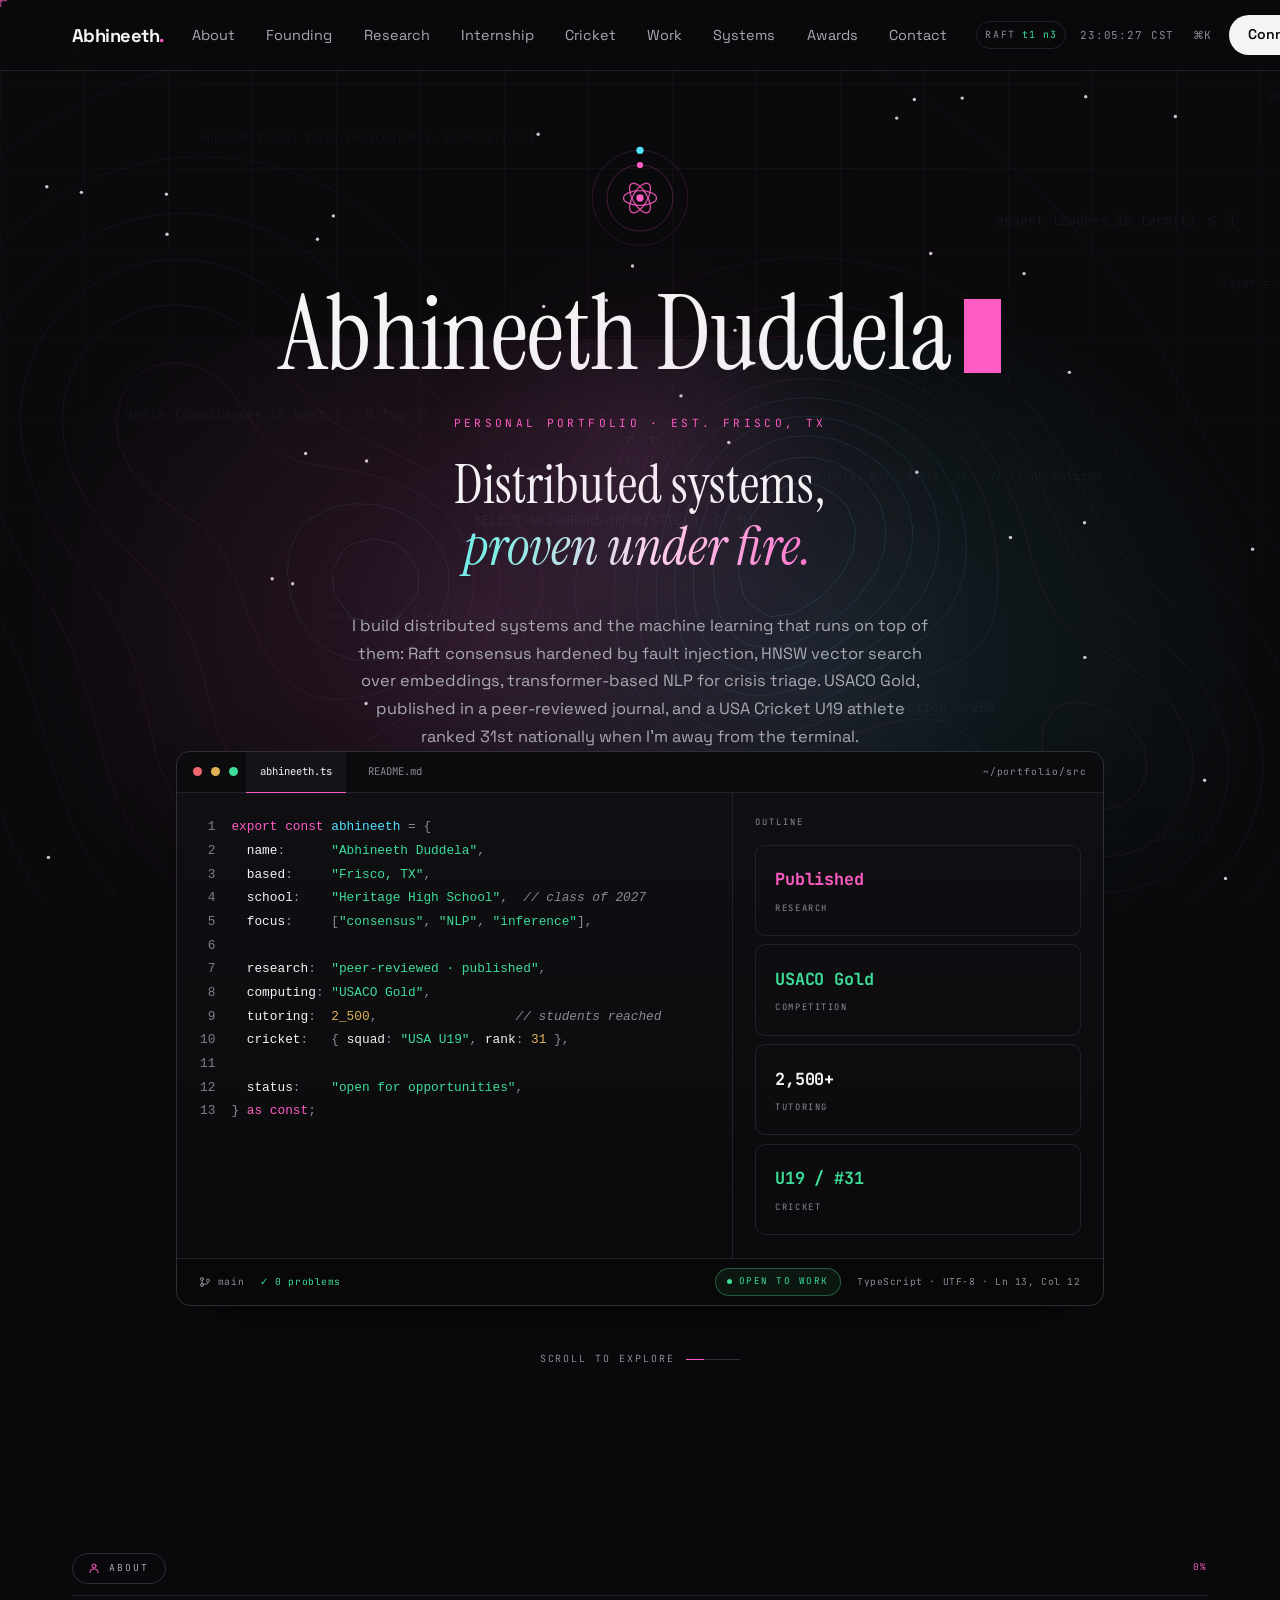
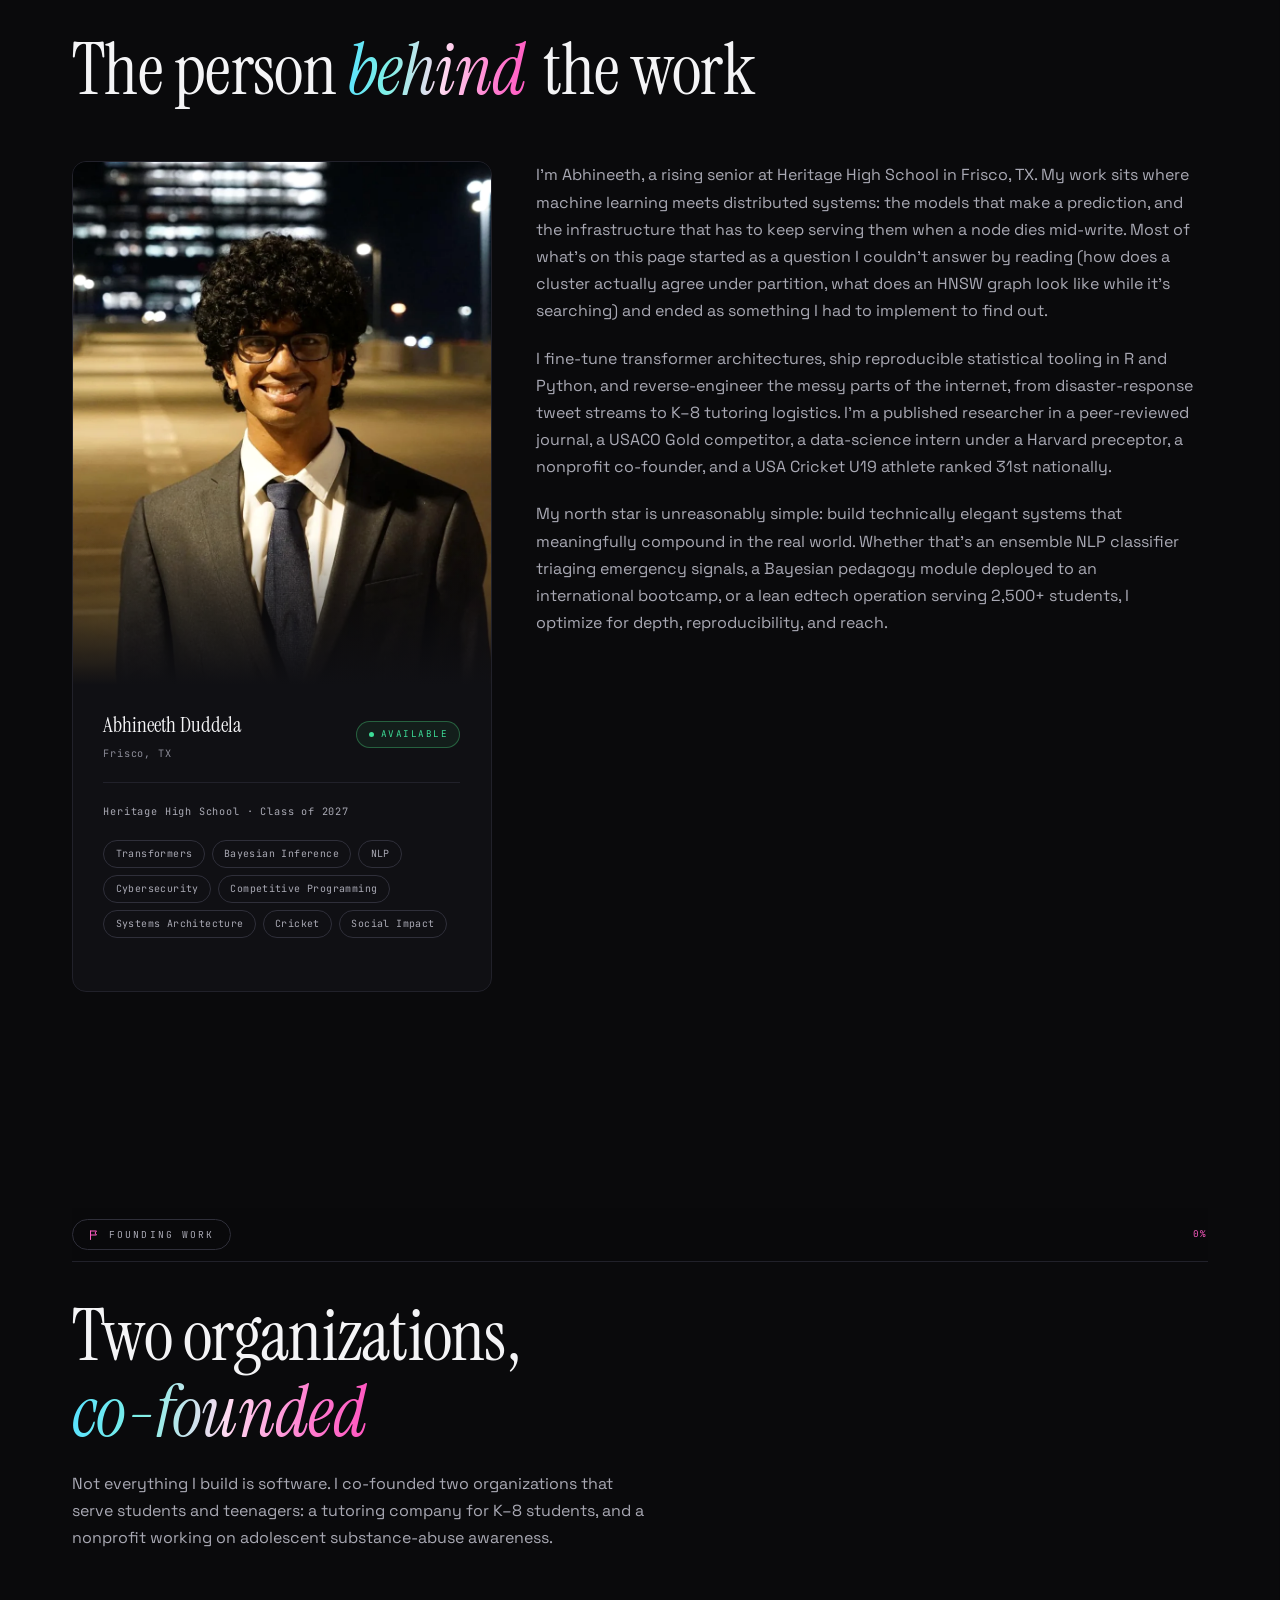
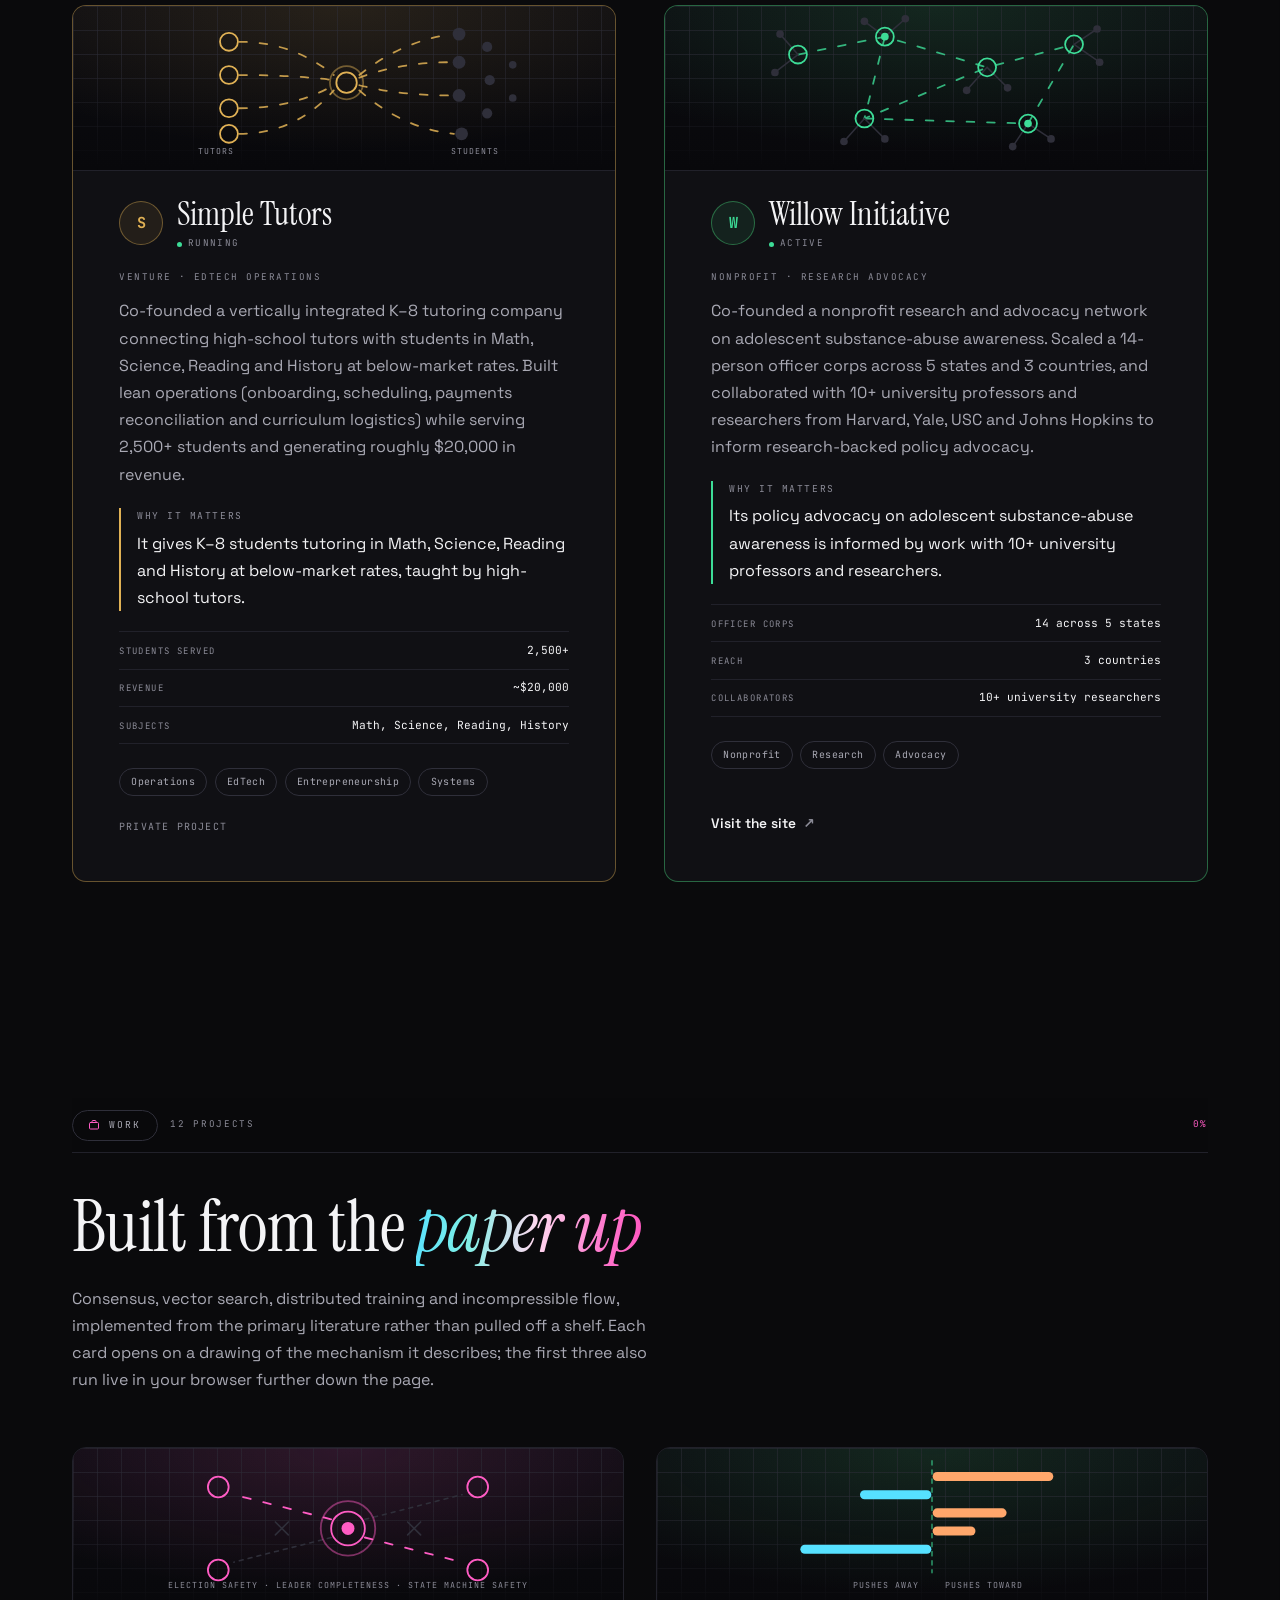
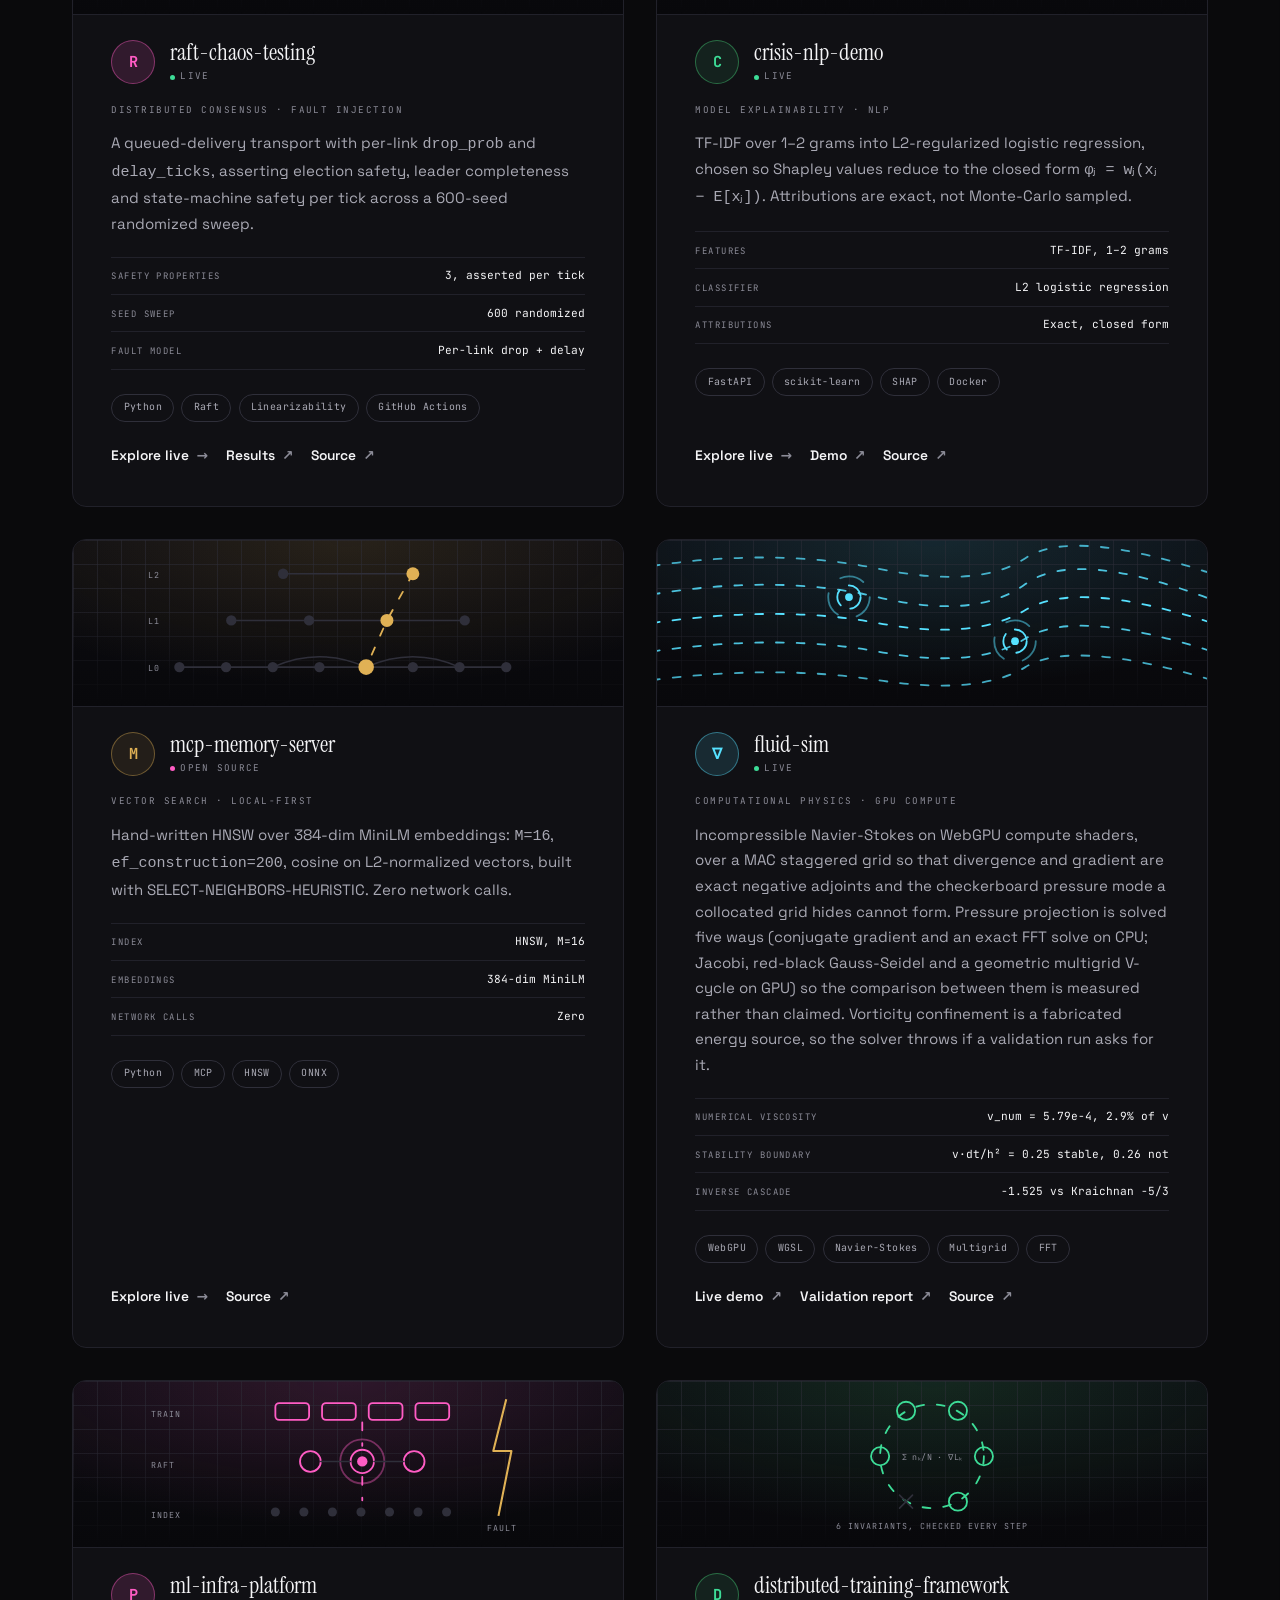
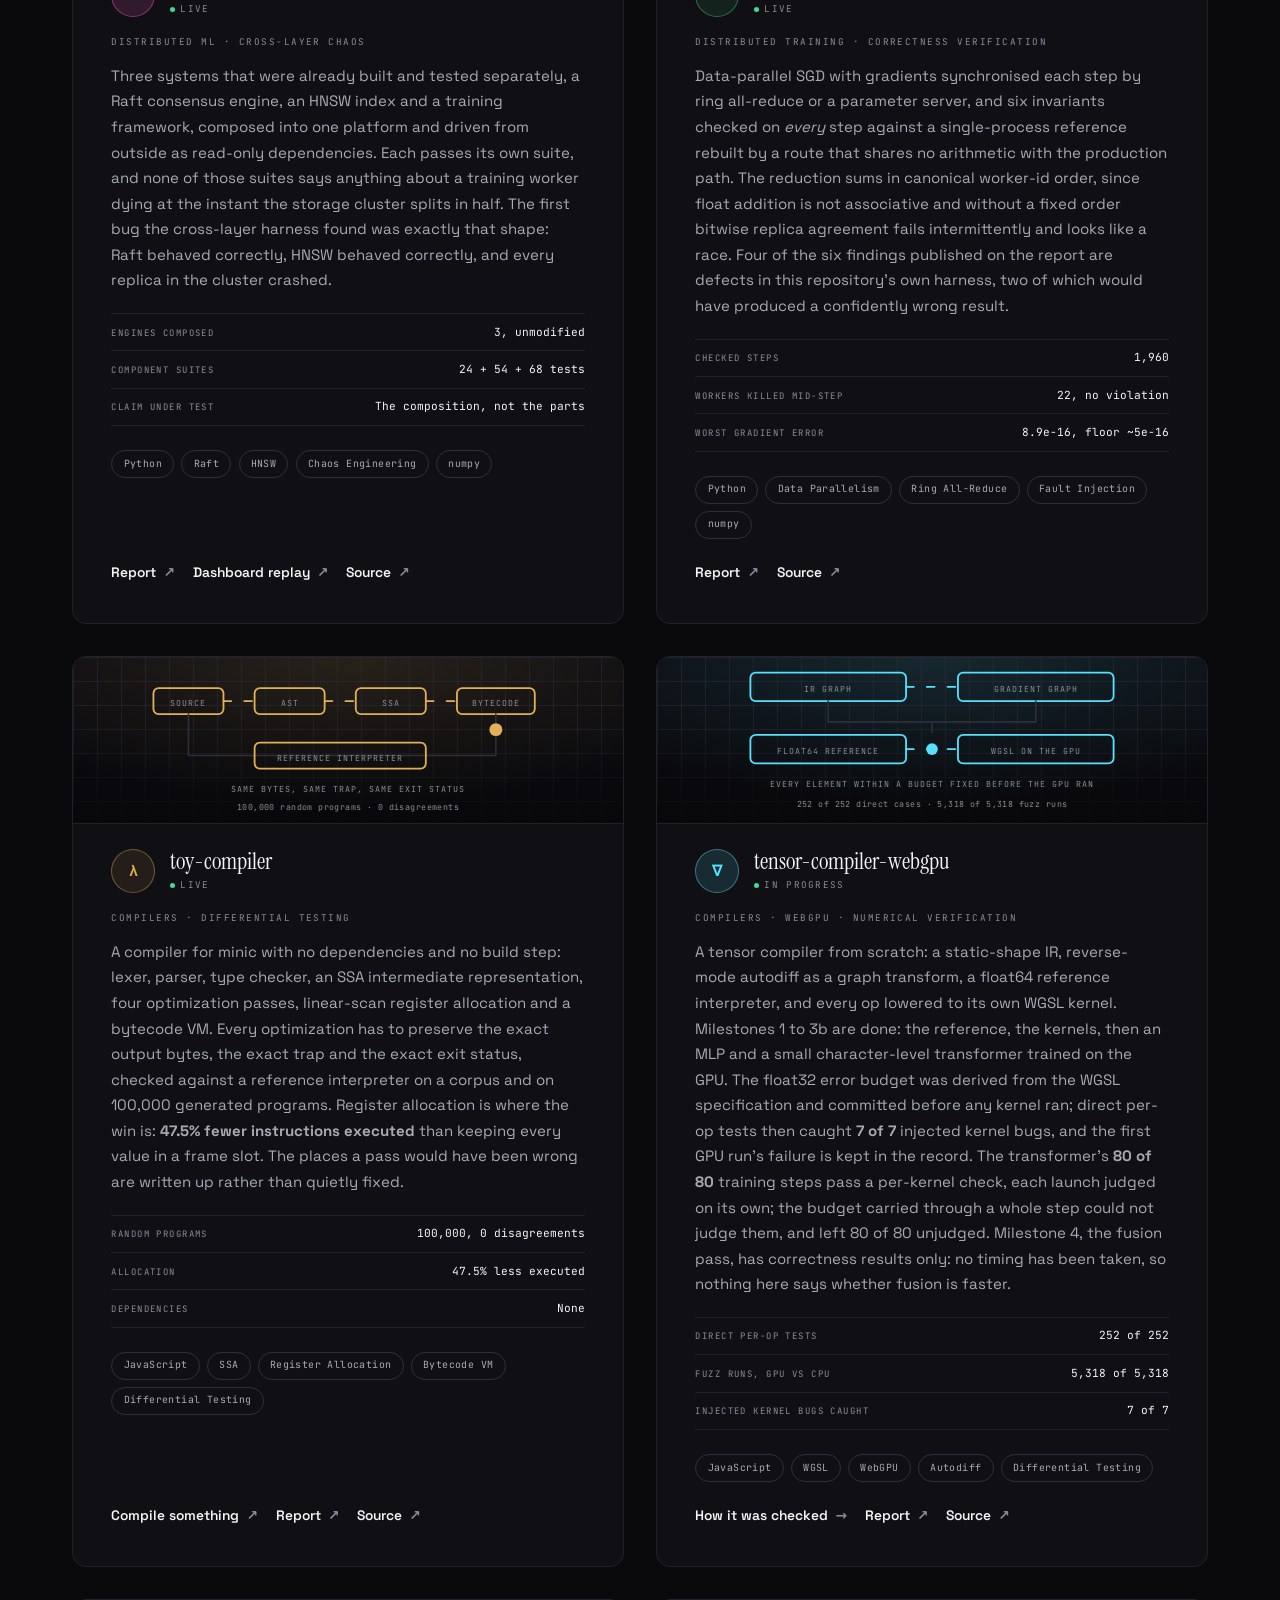
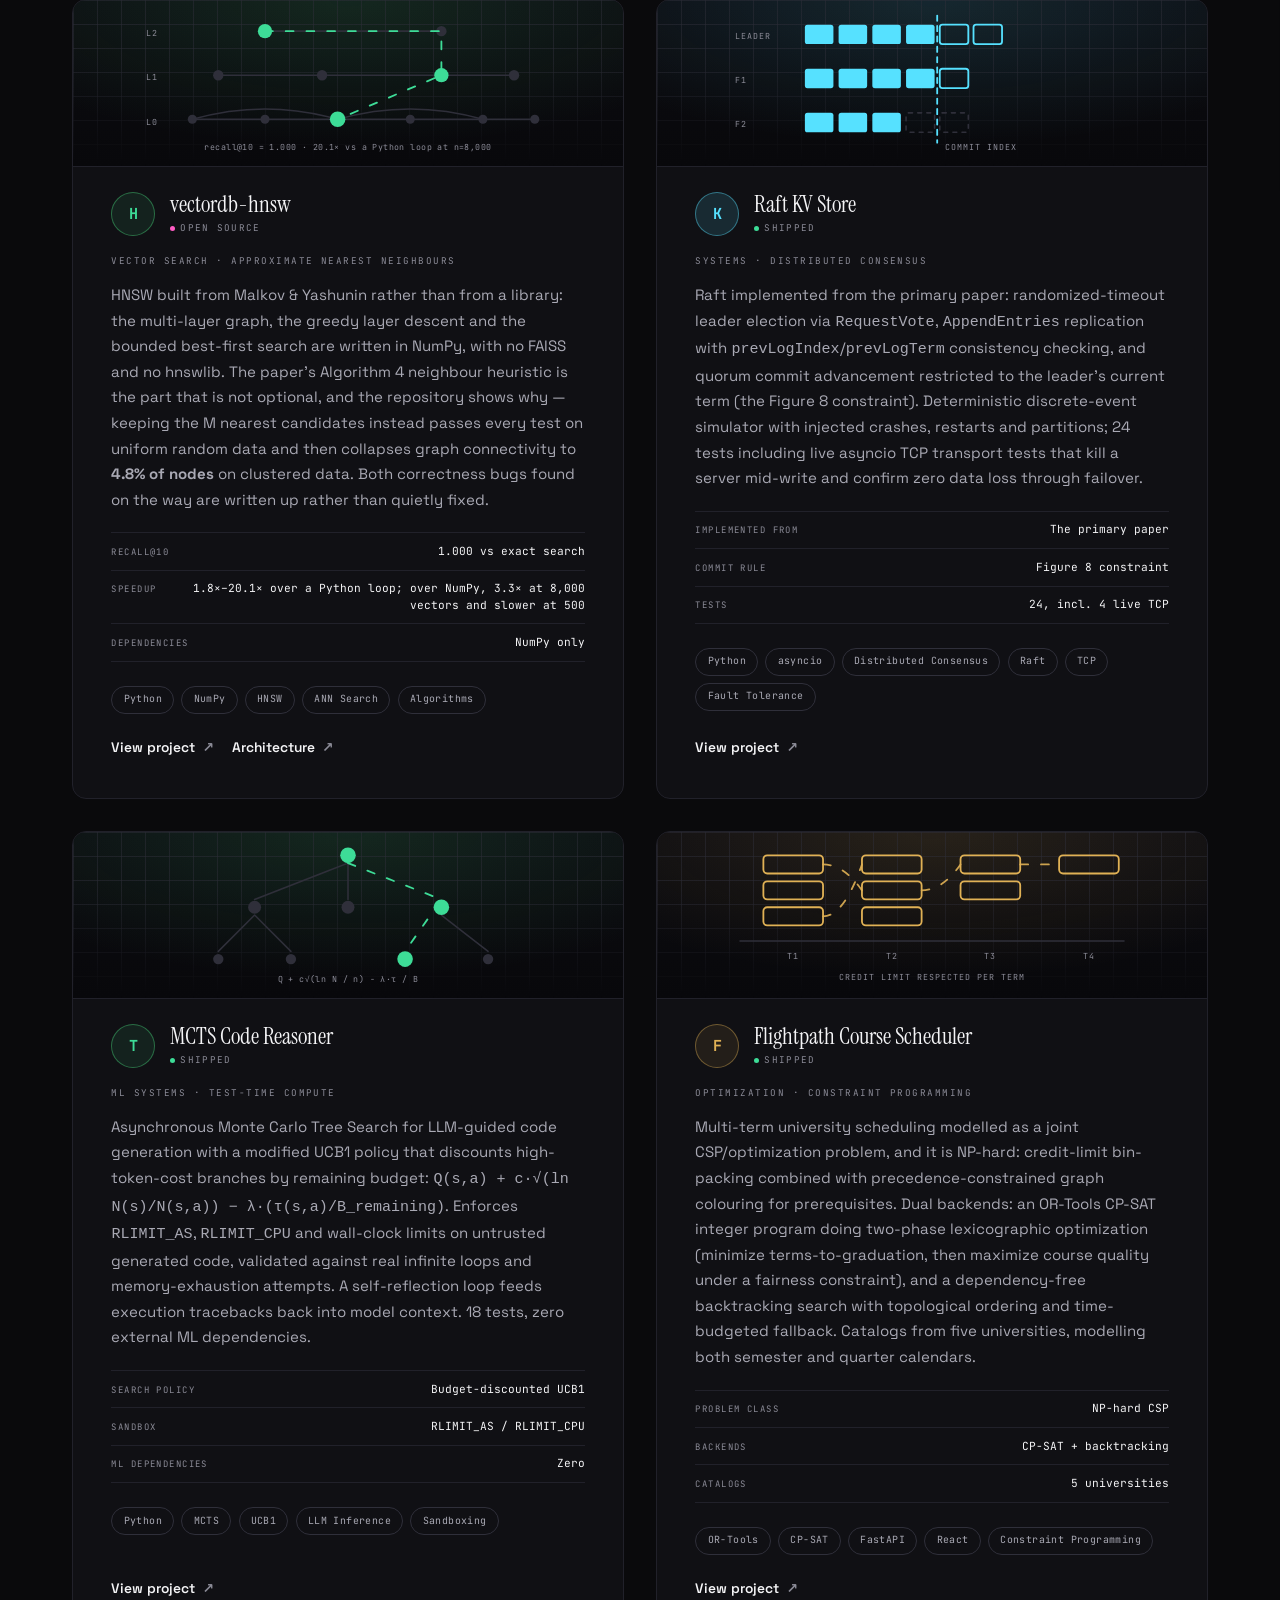
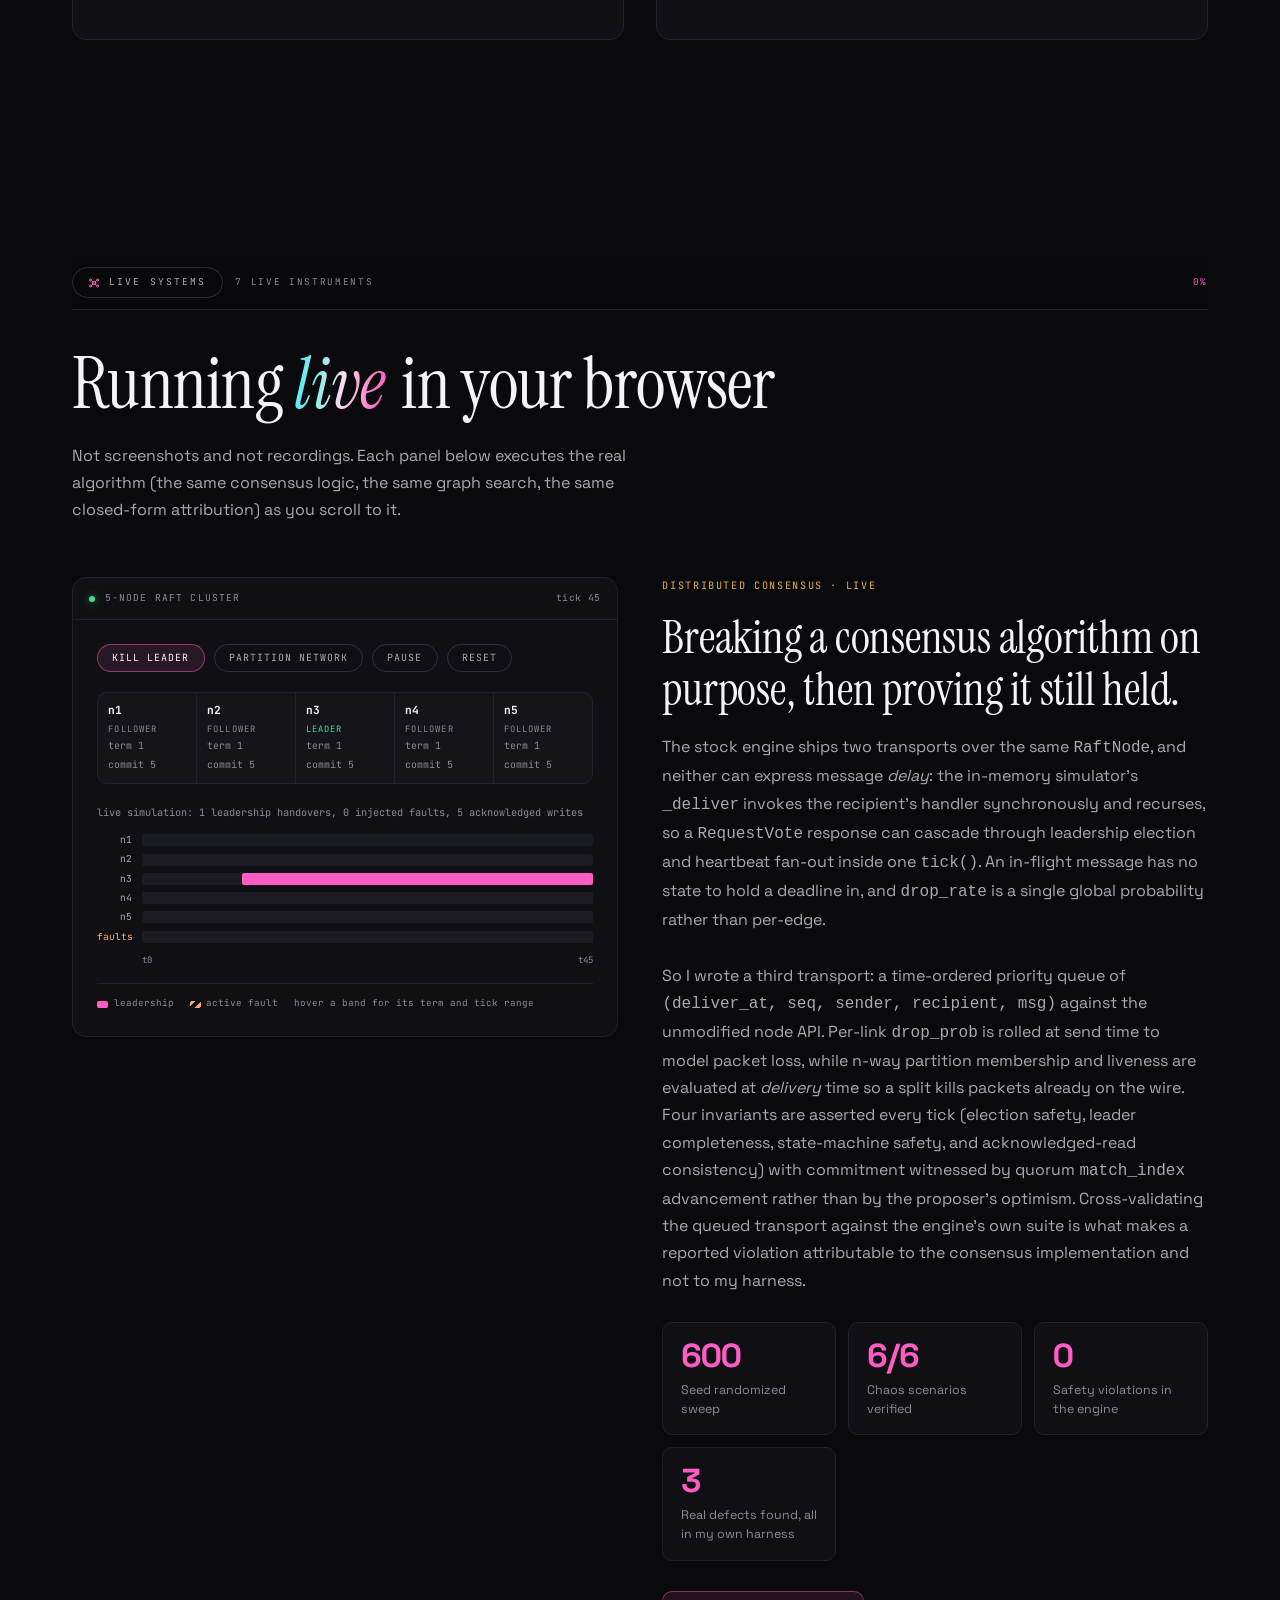
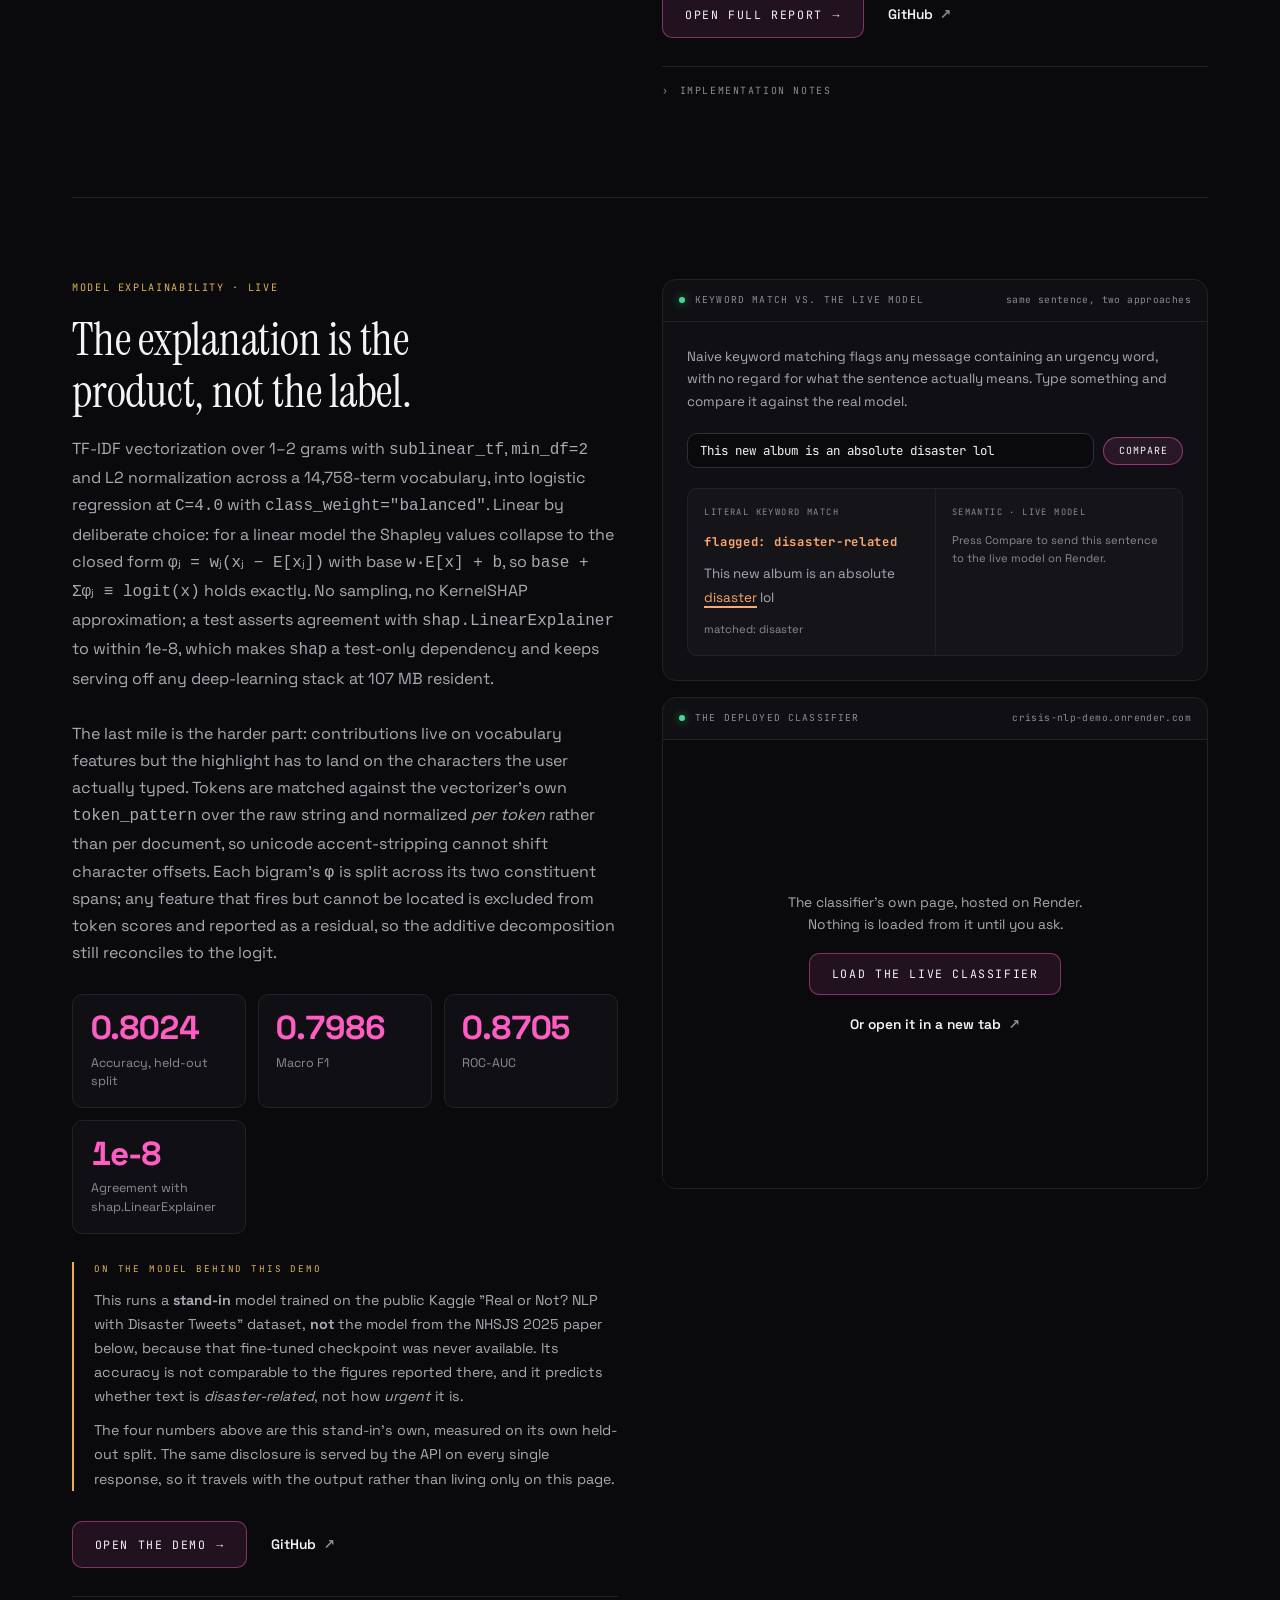
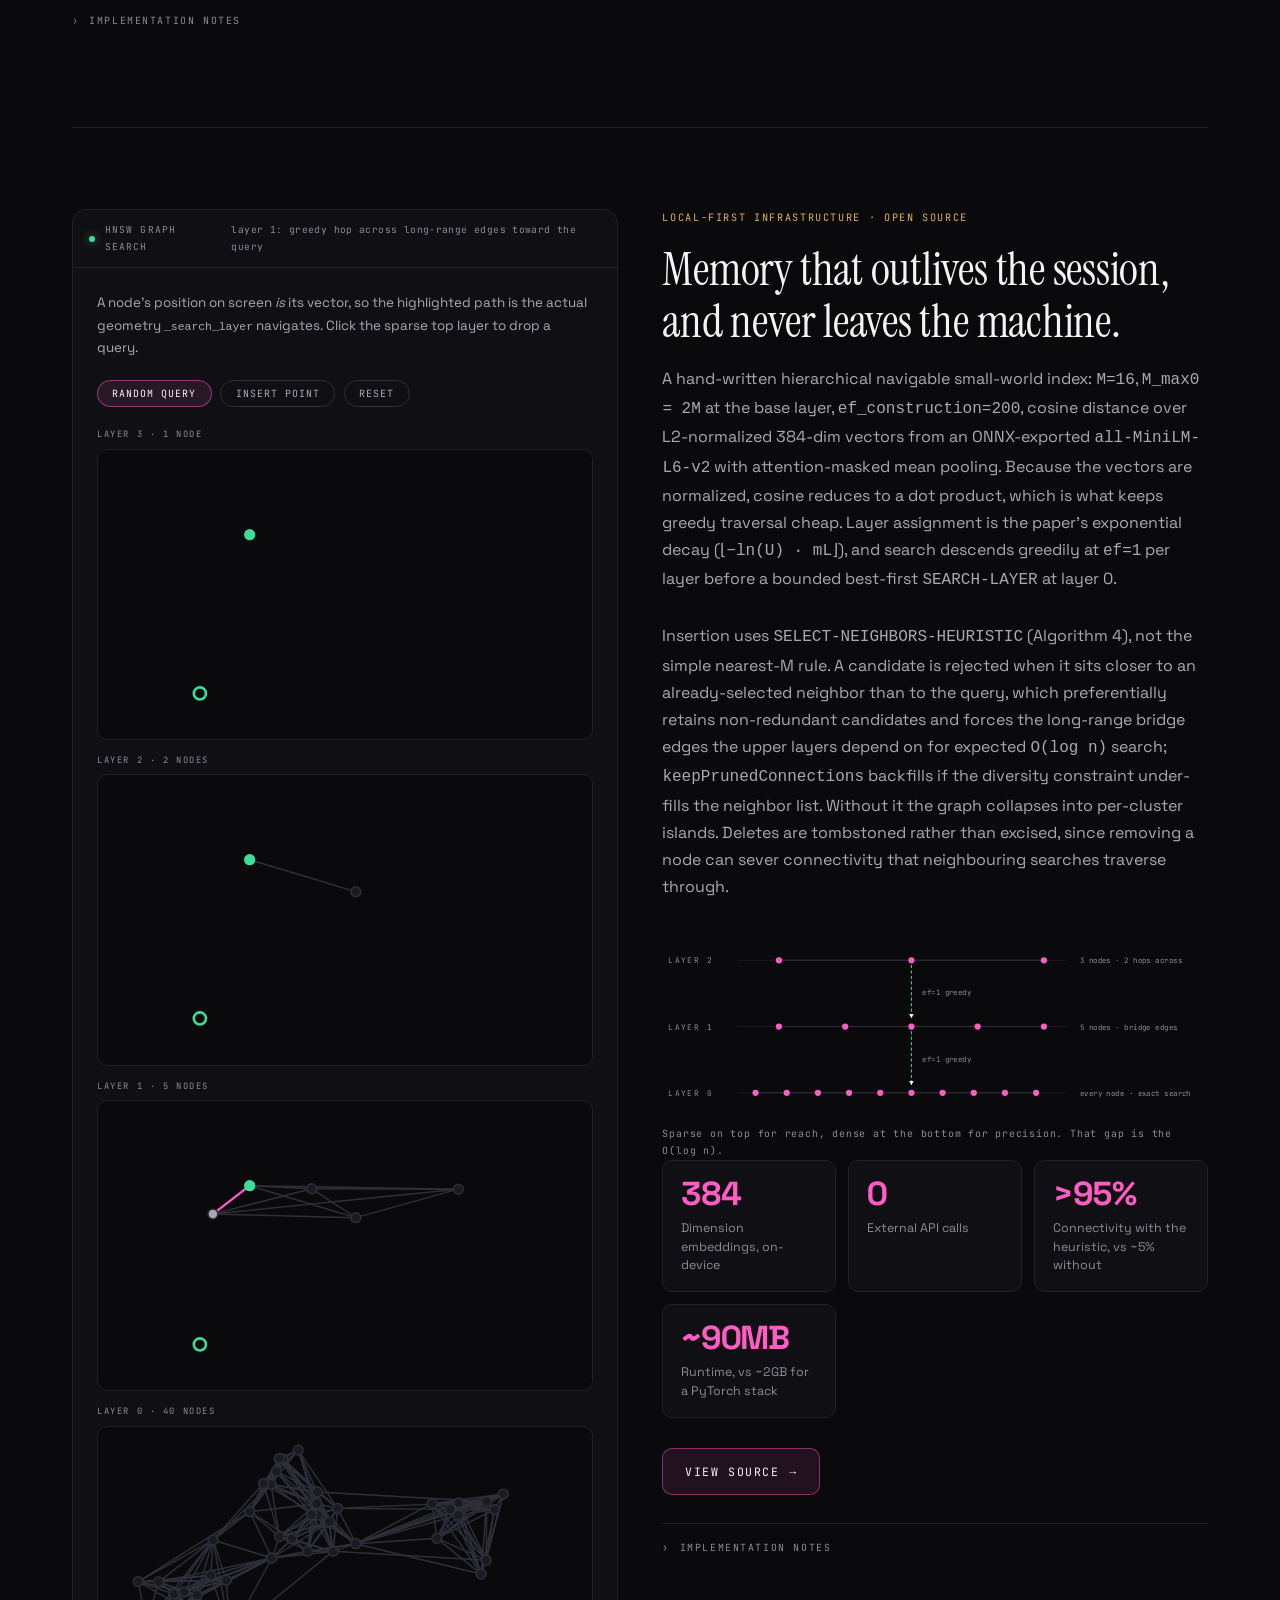
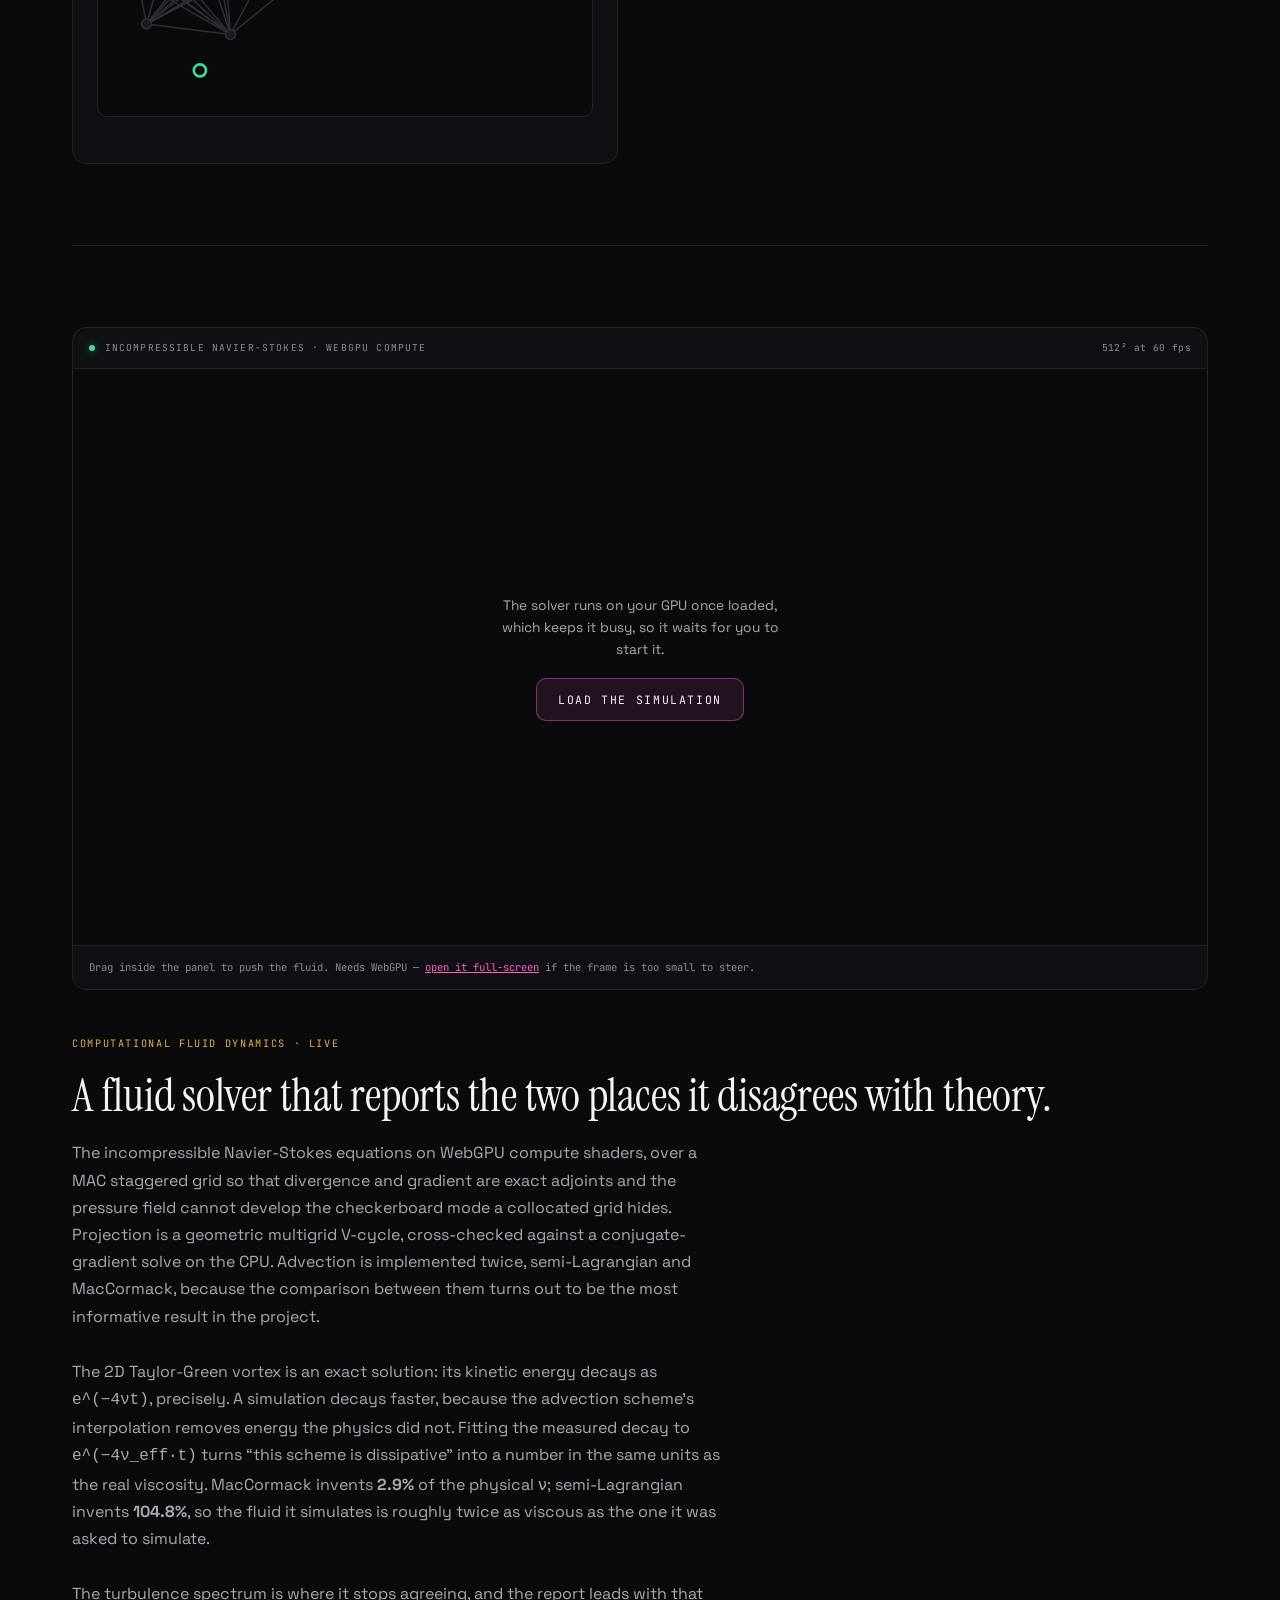
==== commit 33d89c51: "Move Simple Tutors and Willow Initiative into a Founding work section The two cards leave Work uncha" ====
--- a/index.html
+++ b/index.html
@@ -49,6 +49,7 @@
     <a class="brand" href="#top">Abhineeth<i>.</i></a>
     <nav>
       <a href="#about">About</a>
+      <a href="#founding">Founding</a>
       <a href="#research">Research</a>
       <a href="#internship">Internship</a>
       <a href="#cricket">Cricket</a>
@@ -262,6 +263,144 @@
     </div>
   </section>
 
+  <!-- ==================================================== founding work
+       The two organizations, moved out of Work so they are not read as
+       software projects. Every fact here was already on the cards. -->
+  <section id="founding" class="wrap">
+    <div class="sec-head reveal">
+      <span class="sec-eyebrow"><svg aria-hidden="true" viewBox="0 0 24 24" fill="none" stroke="currentColor" stroke-width="2" stroke-linecap="round"><path d="M5 21V4"/><path d="M5 4h12l-3 4 3 4H5"/></svg>Founding work</span>
+      <h2 class="sec-title">Two organizations, <em class="ital">co-founded</em></h2>
+      <p class="sec-lede">
+        Not everything I build is software. I co-founded two organizations that serve students
+        and teenagers: a tutoring company for K–8 students, and a nonprofit working on
+        adolescent substance-abuse awareness.
+      </p>
+    </div>
+
+    <div class="card-grid founding-grid">
+      <article class="pcard fcard spot reveal v-amb">
+        <div class="pcard-viz">
+          <svg viewBox="-52 -4 424 128" role="img" aria-label="A matching hub connecting four tutors on one side to students on the other">
+            <g class="vz-line vz-flow s1" opacity=".85">
+              <path d="M78 24 Q 120 24 152 50"/><path d="M78 50 Q 120 50 152 54"/>
+              <path d="M78 76 Q 120 76 152 58"/><path d="M78 96 Q 122 96 152 62"/>
+            </g>
+            <g class="vz-line vz-flow s2" opacity=".85">
+              <path d="M172 50 Q 204 24 244 18"/><path d="M172 52 Q 204 40 244 40"/>
+              <path d="M172 58 Q 204 66 244 66"/><path d="M172 62 Q 206 92 246 96"/>
+            </g>
+            <g class="vz-line" fill="#08080b">
+              <circle cx="70" cy="24" r="7"/><circle cx="70" cy="50" r="7"/>
+              <circle cx="70" cy="76" r="7"/><circle cx="70" cy="96" r="7"/>
+            </g>
+            <circle cx="162" cy="56" r="13" class="vz-line vz-beat" opacity=".45"/>
+            <circle cx="162" cy="56" r="8" class="vz-line" fill="#08080b"/>
+            <g class="vz-dim">
+              <circle cx="250" cy="18" r="5"/><circle cx="250" cy="40" r="5"/>
+              <circle cx="250" cy="66" r="5"/><circle cx="252" cy="96" r="5"/>
+              <circle cx="272" cy="28" r="4"/><circle cx="274" cy="54" r="4"/>
+              <circle cx="272" cy="80" r="4"/><circle cx="292" cy="42" r="3"/>
+              <circle cx="292" cy="68" r="3"/>
+            </g>
+            <g class="vz-txt"><text x="46" y="112">tutors</text><text x="244" y="112">students</text></g>
+          </svg>
+        </div>
+        <div class="pcard-top">
+          <span class="pcard-badge a">S</span>
+          <div>
+            <h3>Simple Tutors</h3>
+            <div class="pcard-status">Running</div>
+          </div>
+        </div>
+        <div class="pcard-cat">Venture · edtech operations</div>
+        <p>
+          Co-founded a vertically integrated K–8 tutoring company connecting high-school tutors
+          with students in Math, Science, Reading and History at below-market rates. Built lean
+          operations (onboarding, scheduling, payments reconciliation and curriculum logistics)
+          while serving 2,500+ students and generating roughly $20,000 in revenue.
+        </p>
+        <p class="fcard-why"><b>Why it matters</b>
+          It gives K–8 students tutoring in Math, Science, Reading and History at
+          below-market rates, taught by high-school tutors.
+        </p>
+        <dl class="pspec">
+          <div><dt>Students served</dt><dd>2,500+</dd></div>
+          <div><dt>Revenue</dt><dd>~$20,000</dd></div>
+          <div><dt>Subjects</dt><dd>Math, Science, Reading, History</dd></div>
+        </dl>
+        <div class="tags">
+          <span class="tag">Operations</span><span class="tag">EdTech</span>
+          <span class="tag">Entrepreneurship</span><span class="tag">Systems</span>
+        </div>
+        <div class="pcard-actions">
+          <span class="pcard-private">Private project</span>
+        </div>
+      </article>
+
+      <article class="pcard fcard spot reveal v-grn">
+        <div class="pcard-viz">
+          <svg viewBox="-52 -4 424 128" role="img" aria-label="Five regional chapters linked into one network, with research collaborators attached to each">
+            <g class="vz-line vz-flow s2" opacity=".8">
+              <path d="M52 34 L120 20 L200 44 L268 26"/>
+              <path d="M120 20 L104 84 L200 44"/>
+              <path d="M104 84 L232 88 L268 26"/>
+            </g>
+            <g class="vz-dim">
+              <circle cx="38" cy="18" r="3"/><circle cx="34" cy="48" r="3"/>
+              <circle cx="136" cy="6" r="3"/><circle cx="104" cy="8" r="3"/>
+              <circle cx="216" cy="60" r="3"/><circle cx="184" cy="62" r="3"/>
+              <circle cx="286" cy="14" r="3"/><circle cx="288" cy="40" r="3"/>
+              <circle cx="220" cy="106" r="3"/><circle cx="250" cy="100" r="3"/>
+              <circle cx="88" cy="102" r="3"/><circle cx="120" cy="100" r="3"/>
+            </g>
+            <g class="vz-faint">
+              <path d="M52 34 L38 18 M52 34 L34 48 M120 20 L136 6 M120 20 L104 8"/>
+              <path d="M200 44 L216 60 M200 44 L184 62 M268 26 L286 14 M268 26 L288 40"/>
+              <path d="M232 88 L220 106 M232 88 L250 100 M104 84 L88 102 M104 84 L120 100"/>
+            </g>
+            <g class="vz-line" fill="#08080b">
+              <circle cx="52" cy="34" r="7"/><circle cx="120" cy="20" r="7"/>
+              <circle cx="200" cy="44" r="7"/><circle cx="268" cy="26" r="7"/>
+              <circle cx="104" cy="84" r="7"/><circle cx="232" cy="88" r="7"/>
+            </g>
+            <circle cx="120" cy="20" r="3" class="vz-fill vz-beat"/>
+            <circle cx="232" cy="88" r="3" class="vz-fill vz-beat d2"/>
+          </svg>
+        </div>
+        <div class="pcard-top">
+          <span class="pcard-badge g">W</span>
+          <div>
+            <h3>Willow Initiative</h3>
+            <div class="pcard-status">Active</div>
+          </div>
+        </div>
+        <div class="pcard-cat">Nonprofit · research advocacy</div>
+        <p>
+          Co-founded a nonprofit research and advocacy network on adolescent substance-abuse
+          awareness. Scaled a 14-person officer corps across 5 states and 3 countries, and
+          collaborated with 10+ university professors and researchers from Harvard, Yale, USC
+          and Johns Hopkins to inform research-backed policy advocacy.
+        </p>
+        <p class="fcard-why"><b>Why it matters</b>
+          Its policy advocacy on adolescent substance-abuse awareness is informed by work
+          with 10+ university professors and researchers.
+        </p>
+        <dl class="pspec">
+          <div><dt>Officer corps</dt><dd>14 across 5 states</dd></div>
+          <div><dt>Reach</dt><dd>3 countries</dd></div>
+          <div><dt>Collaborators</dt><dd>10+ university researchers</dd></div>
+        </dl>
+        <div class="tags">
+          <span class="tag">Nonprofit</span><span class="tag">Research</span>
+          <span class="tag">Advocacy</span>
+        </div>
+        <div class="pcard-actions">
+          <a class="tlink ext" href="https://www.willowinitiative.org/" target="_blank" rel="noopener">Visit the site <span class="arrow" aria-hidden="true">↗</span></a>
+        </div>
+      </article>
+    </div>
+  </section>
+
   <!-- ============================================================= work -->
   <section id="work" class="wrap">
     <div class="sec-head reveal">
@@ -969,119 +1108,6 @@
         </div>
         <div class="pcard-actions">
           <a class="tlink ext" href="https://github.com/abho7/flightpath-scheduler" target="_blank" rel="noopener">View project <span class="arrow" aria-hidden="true">↗</span></a>
-        </div>
-      </article>
-
-      <article class="pcard spot reveal v-amb">
-        <div class="pcard-viz">
-          <svg viewBox="-52 -4 424 128" role="img" aria-label="A matching hub connecting four tutors on one side to students on the other">
-            <g class="vz-line vz-flow s1" opacity=".85">
-              <path d="M78 24 Q 120 24 152 50"/><path d="M78 50 Q 120 50 152 54"/>
-              <path d="M78 76 Q 120 76 152 58"/><path d="M78 96 Q 122 96 152 62"/>
-            </g>
-            <g class="vz-line vz-flow s2" opacity=".85">
-              <path d="M172 50 Q 204 24 244 18"/><path d="M172 52 Q 204 40 244 40"/>
-              <path d="M172 58 Q 204 66 244 66"/><path d="M172 62 Q 206 92 246 96"/>
-            </g>
-            <g class="vz-line" fill="#08080b">
-              <circle cx="70" cy="24" r="7"/><circle cx="70" cy="50" r="7"/>
-              <circle cx="70" cy="76" r="7"/><circle cx="70" cy="96" r="7"/>
-            </g>
-            <circle cx="162" cy="56" r="13" class="vz-line vz-beat" opacity=".45"/>
-            <circle cx="162" cy="56" r="8" class="vz-line" fill="#08080b"/>
-            <g class="vz-dim">
-              <circle cx="250" cy="18" r="5"/><circle cx="250" cy="40" r="5"/>
-              <circle cx="250" cy="66" r="5"/><circle cx="252" cy="96" r="5"/>
-              <circle cx="272" cy="28" r="4"/><circle cx="274" cy="54" r="4"/>
-              <circle cx="272" cy="80" r="4"/><circle cx="292" cy="42" r="3"/>
-              <circle cx="292" cy="68" r="3"/>
-            </g>
-            <g class="vz-txt"><text x="46" y="112">tutors</text><text x="244" y="112">students</text></g>
-          </svg>
-        </div>
-        <div class="pcard-top">
-          <span class="pcard-badge a">S</span>
-          <div>
-            <h3>Simple Tutors</h3>
-            <div class="pcard-status">Running</div>
-          </div>
-        </div>
-        <div class="pcard-cat">Venture · edtech operations</div>
-        <p>
-          Co-founded a vertically integrated K–8 tutoring company connecting high-school tutors
-          with students in Math, Science, Reading and History at below-market rates. Built lean
-          operations (onboarding, scheduling, payments reconciliation and curriculum logistics)
-          while serving 2,500+ students and generating roughly $20,000 in revenue.
-        </p>
-        <dl class="pspec">
-          <div><dt>Students served</dt><dd>2,500+</dd></div>
-          <div><dt>Revenue</dt><dd>~$20,000</dd></div>
-          <div><dt>Subjects</dt><dd>Math, Science, Reading, History</dd></div>
-        </dl>
-        <div class="tags">
-          <span class="tag">Operations</span><span class="tag">EdTech</span>
-          <span class="tag">Entrepreneurship</span><span class="tag">Systems</span>
-        </div>
-        <div class="pcard-actions">
-          <span class="pcard-private">Private project</span>
-        </div>
-      </article>
-
-      <article class="pcard spot reveal v-grn">
-        <div class="pcard-viz">
-          <svg viewBox="-52 -4 424 128" role="img" aria-label="Five regional chapters linked into one network, with research collaborators attached to each">
-            <g class="vz-line vz-flow s2" opacity=".8">
-              <path d="M52 34 L120 20 L200 44 L268 26"/>
-              <path d="M120 20 L104 84 L200 44"/>
-              <path d="M104 84 L232 88 L268 26"/>
-            </g>
-            <g class="vz-dim">
-              <circle cx="38" cy="18" r="3"/><circle cx="34" cy="48" r="3"/>
-              <circle cx="136" cy="6" r="3"/><circle cx="104" cy="8" r="3"/>
-              <circle cx="216" cy="60" r="3"/><circle cx="184" cy="62" r="3"/>
-              <circle cx="286" cy="14" r="3"/><circle cx="288" cy="40" r="3"/>
-              <circle cx="220" cy="106" r="3"/><circle cx="250" cy="100" r="3"/>
-              <circle cx="88" cy="102" r="3"/><circle cx="120" cy="100" r="3"/>
-            </g>
-            <g class="vz-faint">
-              <path d="M52 34 L38 18 M52 34 L34 48 M120 20 L136 6 M120 20 L104 8"/>
-              <path d="M200 44 L216 60 M200 44 L184 62 M268 26 L286 14 M268 26 L288 40"/>
-              <path d="M232 88 L220 106 M232 88 L250 100 M104 84 L88 102 M104 84 L120 100"/>
-            </g>
-            <g class="vz-line" fill="#08080b">
-              <circle cx="52" cy="34" r="7"/><circle cx="120" cy="20" r="7"/>
-              <circle cx="200" cy="44" r="7"/><circle cx="268" cy="26" r="7"/>
-              <circle cx="104" cy="84" r="7"/><circle cx="232" cy="88" r="7"/>
-            </g>
-            <circle cx="120" cy="20" r="3" class="vz-fill vz-beat"/>
-            <circle cx="232" cy="88" r="3" class="vz-fill vz-beat d2"/>
-          </svg>
-        </div>
-        <div class="pcard-top">
-          <span class="pcard-badge g">W</span>
-          <div>
-            <h3>Willow Initiative</h3>
-            <div class="pcard-status">Active</div>
-          </div>
-        </div>
-        <div class="pcard-cat">Nonprofit · research advocacy</div>
-        <p>
-          Co-founded a nonprofit research and advocacy network on adolescent substance-abuse
-          awareness. Scaled a 14-person officer corps across 5 states and 3 countries, and
-          collaborated with 10+ university professors and researchers from Harvard, Yale, USC
-          and Johns Hopkins to inform research-backed policy advocacy.
-        </p>
-        <dl class="pspec">
-          <div><dt>Officer corps</dt><dd>14 across 5 states</dd></div>
-          <div><dt>Reach</dt><dd>3 countries</dd></div>
-          <div><dt>Collaborators</dt><dd>10+ university researchers</dd></div>
-        </dl>
-        <div class="tags">
-          <span class="tag">Nonprofit</span><span class="tag">Research</span>
-          <span class="tag">Advocacy</span>
-        </div>
-        <div class="pcard-actions">
-          <a class="tlink ext" href="https://www.willowinitiative.org/" target="_blank" rel="noopener">Visit the site <span class="arrow" aria-hidden="true">↗</span></a>
         </div>
       </article>
     </div>
--- a/styles.css
+++ b/styles.css
@@ -867,6 +867,21 @@
 }
 .pcard:hover { border-color: var(--line-2); background: var(--card-2); transform: translateY(-3px); }
 @media (prefers-reduced-motion: reduce) { .pcard:hover { transform: none; } }
+
+/* Founding work: the same card, given more room. Always two columns where
+   there is width for them (never three, never a lone card on a second row),
+   wider gaps, more padding, larger type, and a border in the card's own colour
+   so the pair reads as heavier than a project card without a new component. */
+.founding-grid { grid-template-columns: repeat(2, minmax(0,1fr)); gap: clamp(1.75rem,4vw,3rem); }
+@media (max-width: 62rem) { .founding-grid { grid-template-columns: 1fr; } }
+.pcard.fcard { --pad: clamp(1.9rem,3.6vw,3rem); border-color: var(--viz-line); }
+.pcard.fcard h3 { font-size: clamp(1.7rem,2.6vw,2.1rem); }
+.pcard.fcard p { font-size: 1rem; }
+.pcard.fcard .fcard-why { border-left: 2px solid var(--viz); padding-left: 1rem; color: var(--ink); }
+.fcard-why b {
+  display: block; margin-bottom: .35rem; font-family: var(--mono); font-size: .6rem; font-weight: 400;
+  letter-spacing: .16em; text-transform: uppercase; color: var(--label);
+}
 
 /* ------------------------------------------------------- schematic plates
    Every card opens with a small drawing of the thing it describes: the ring
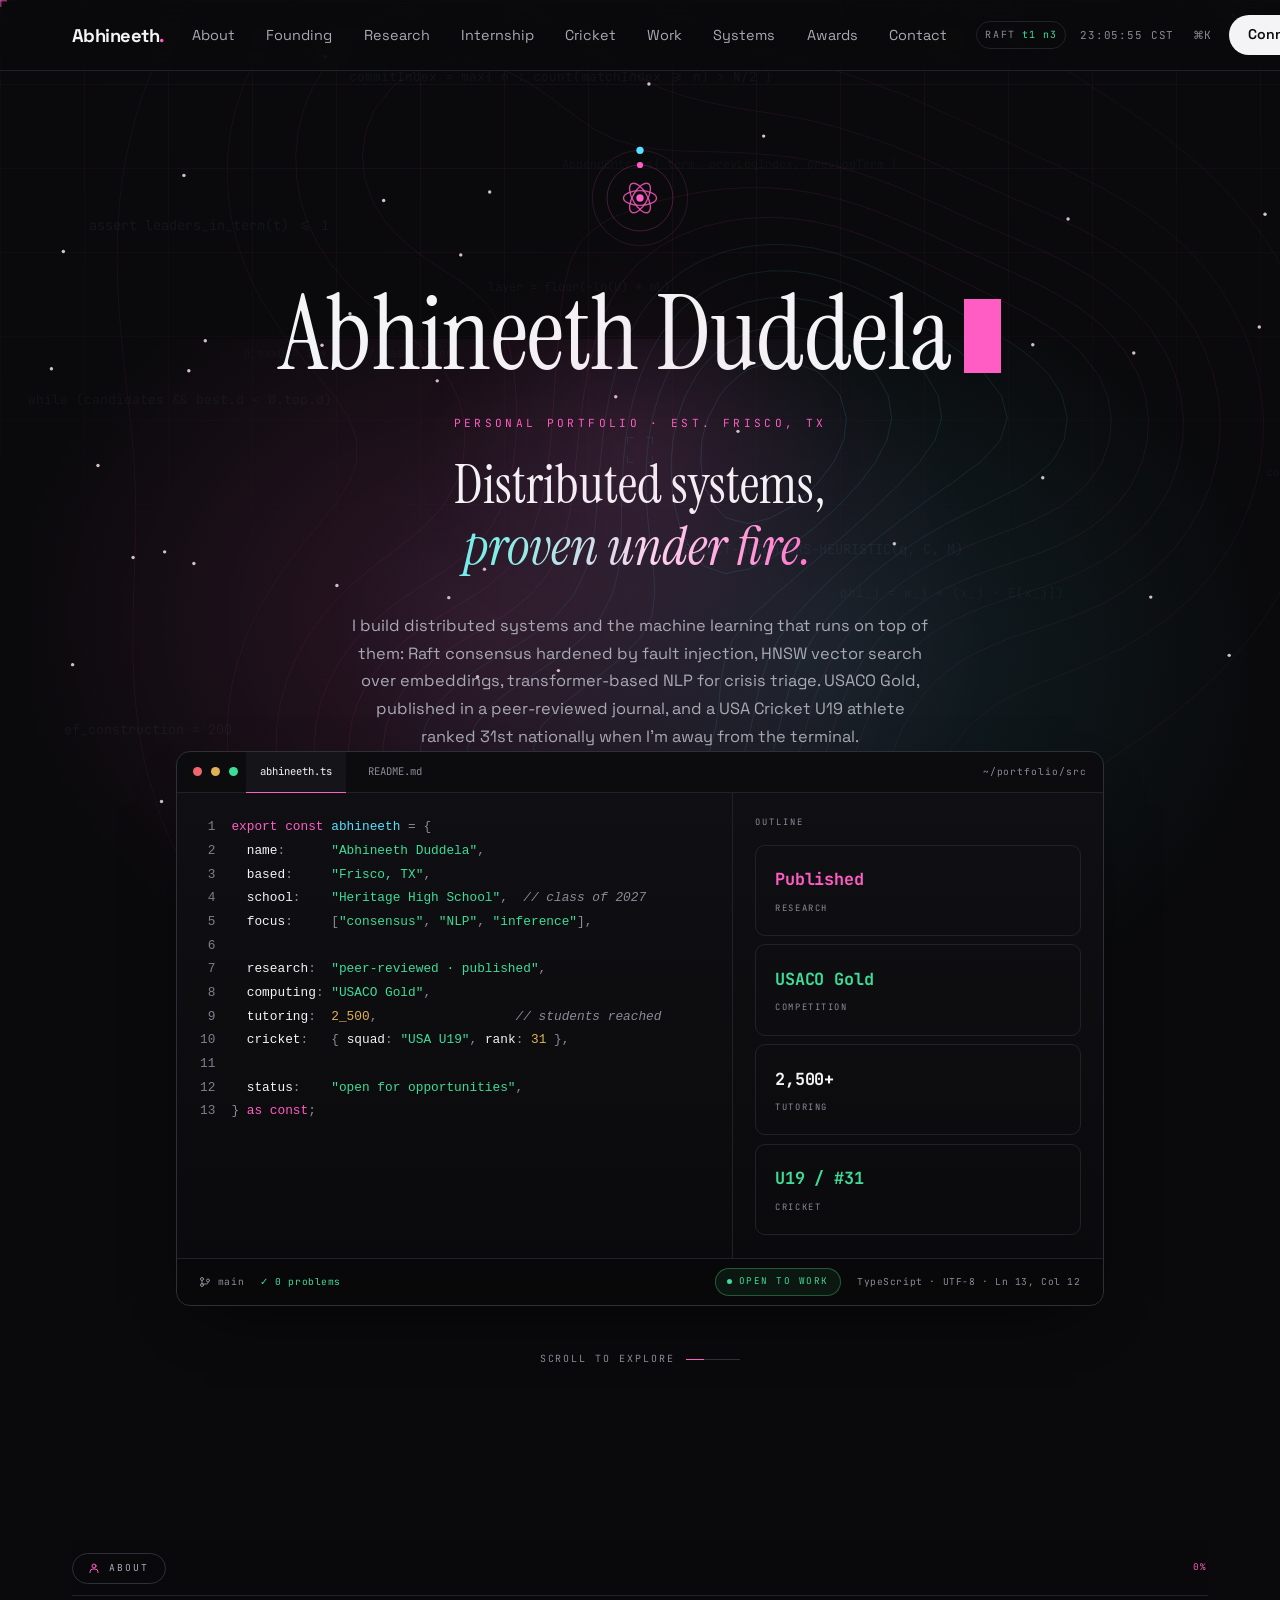
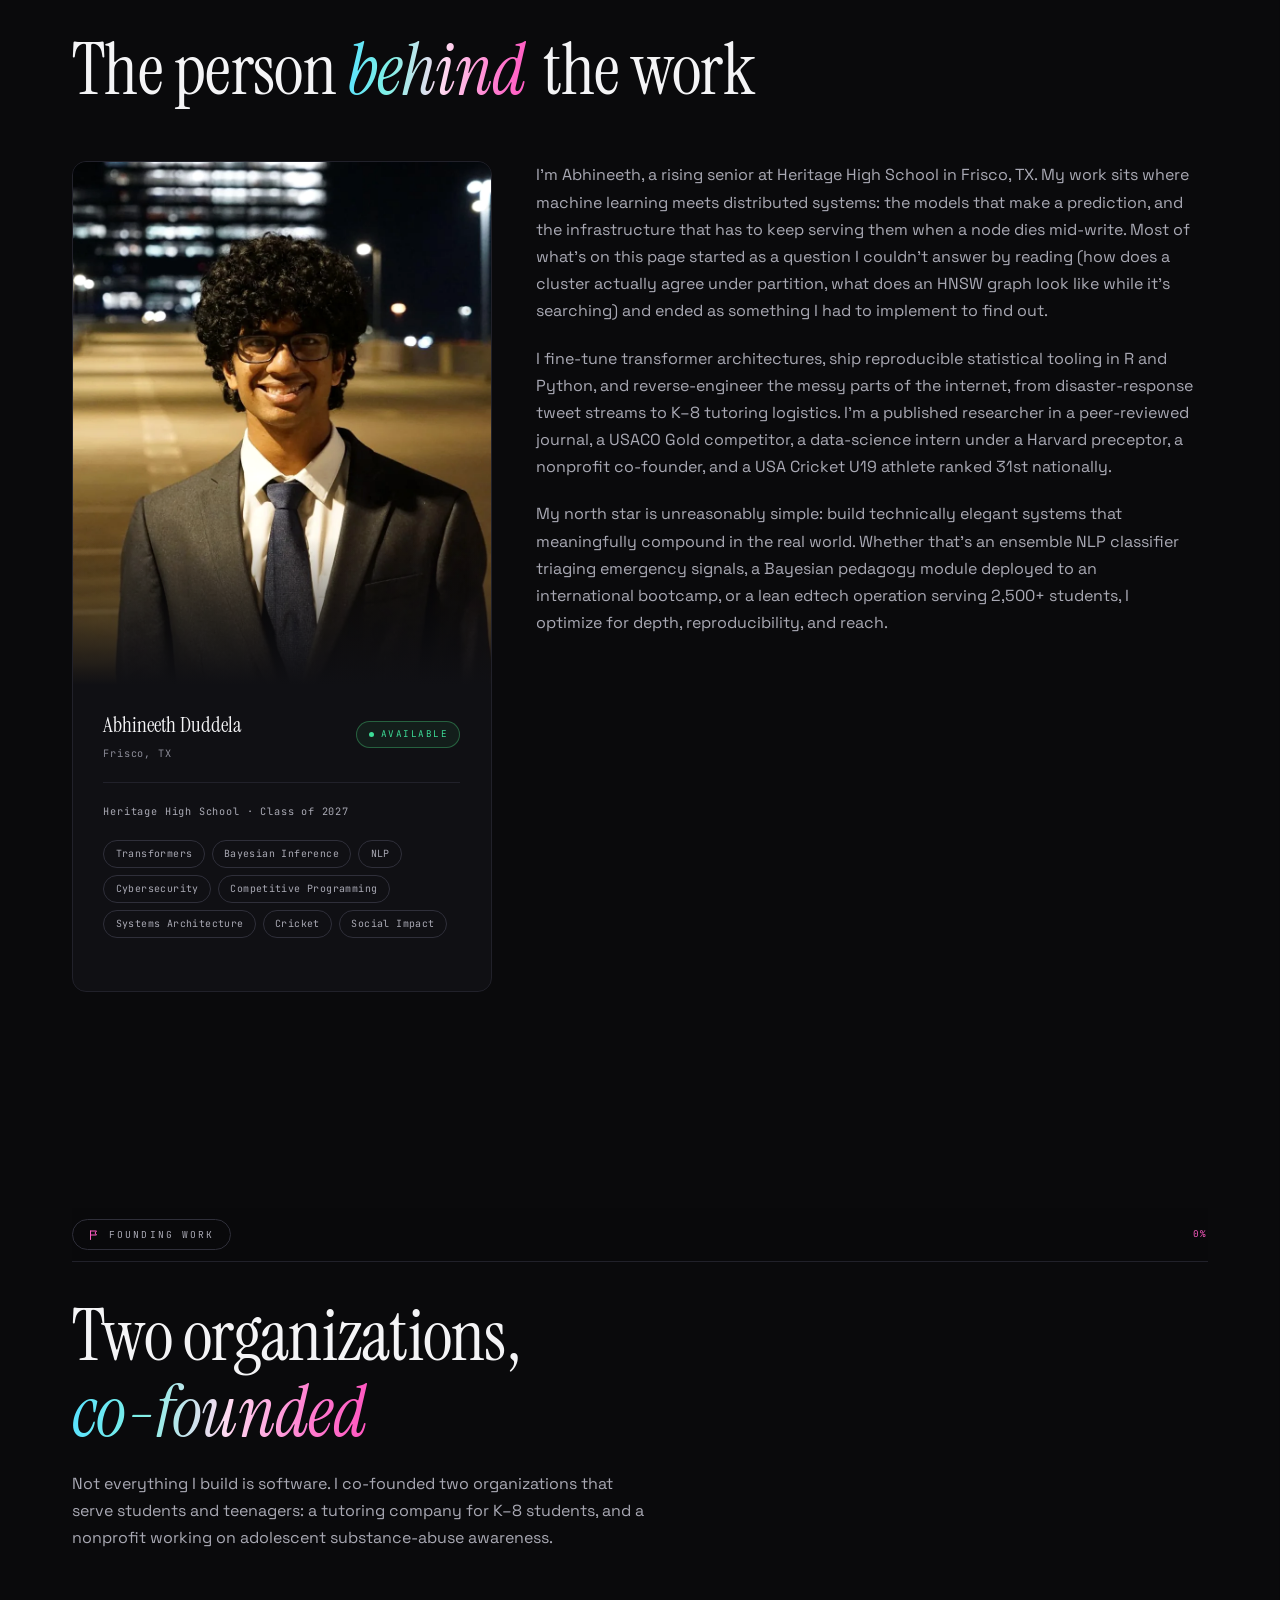
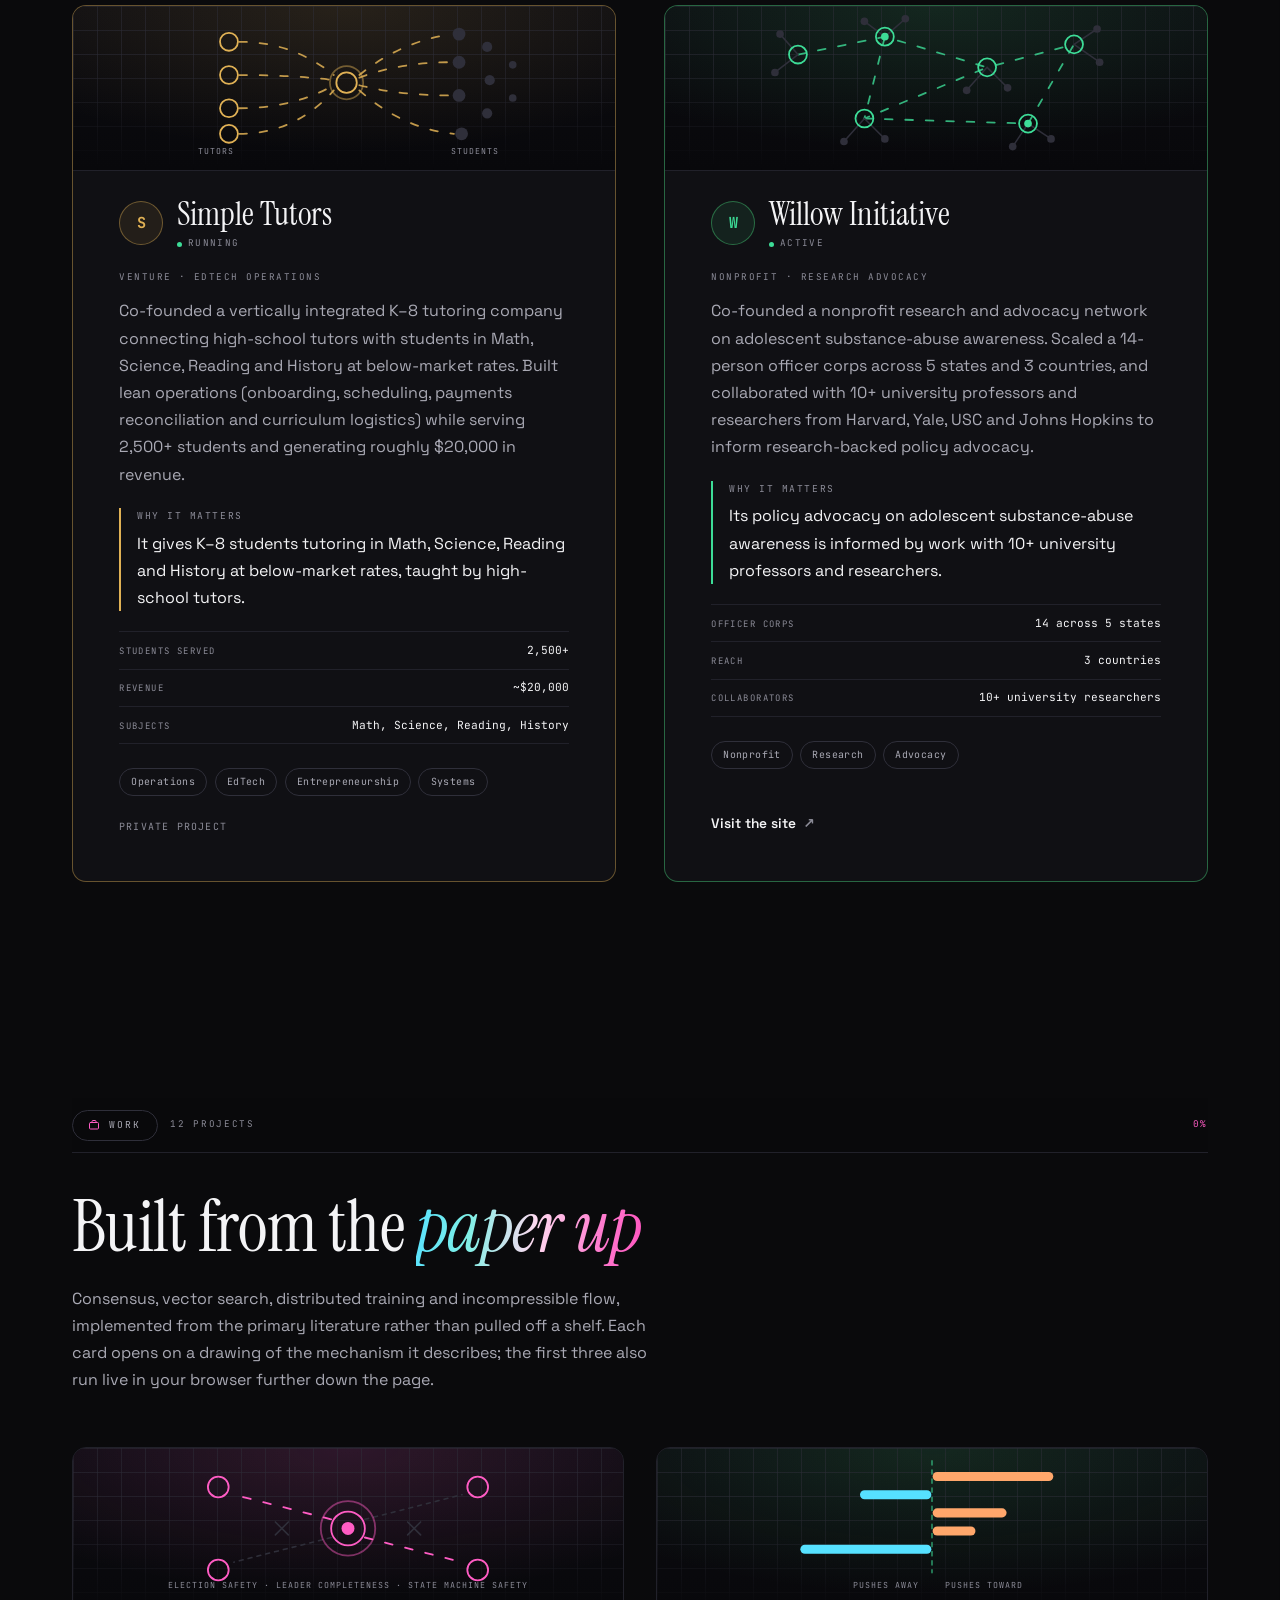
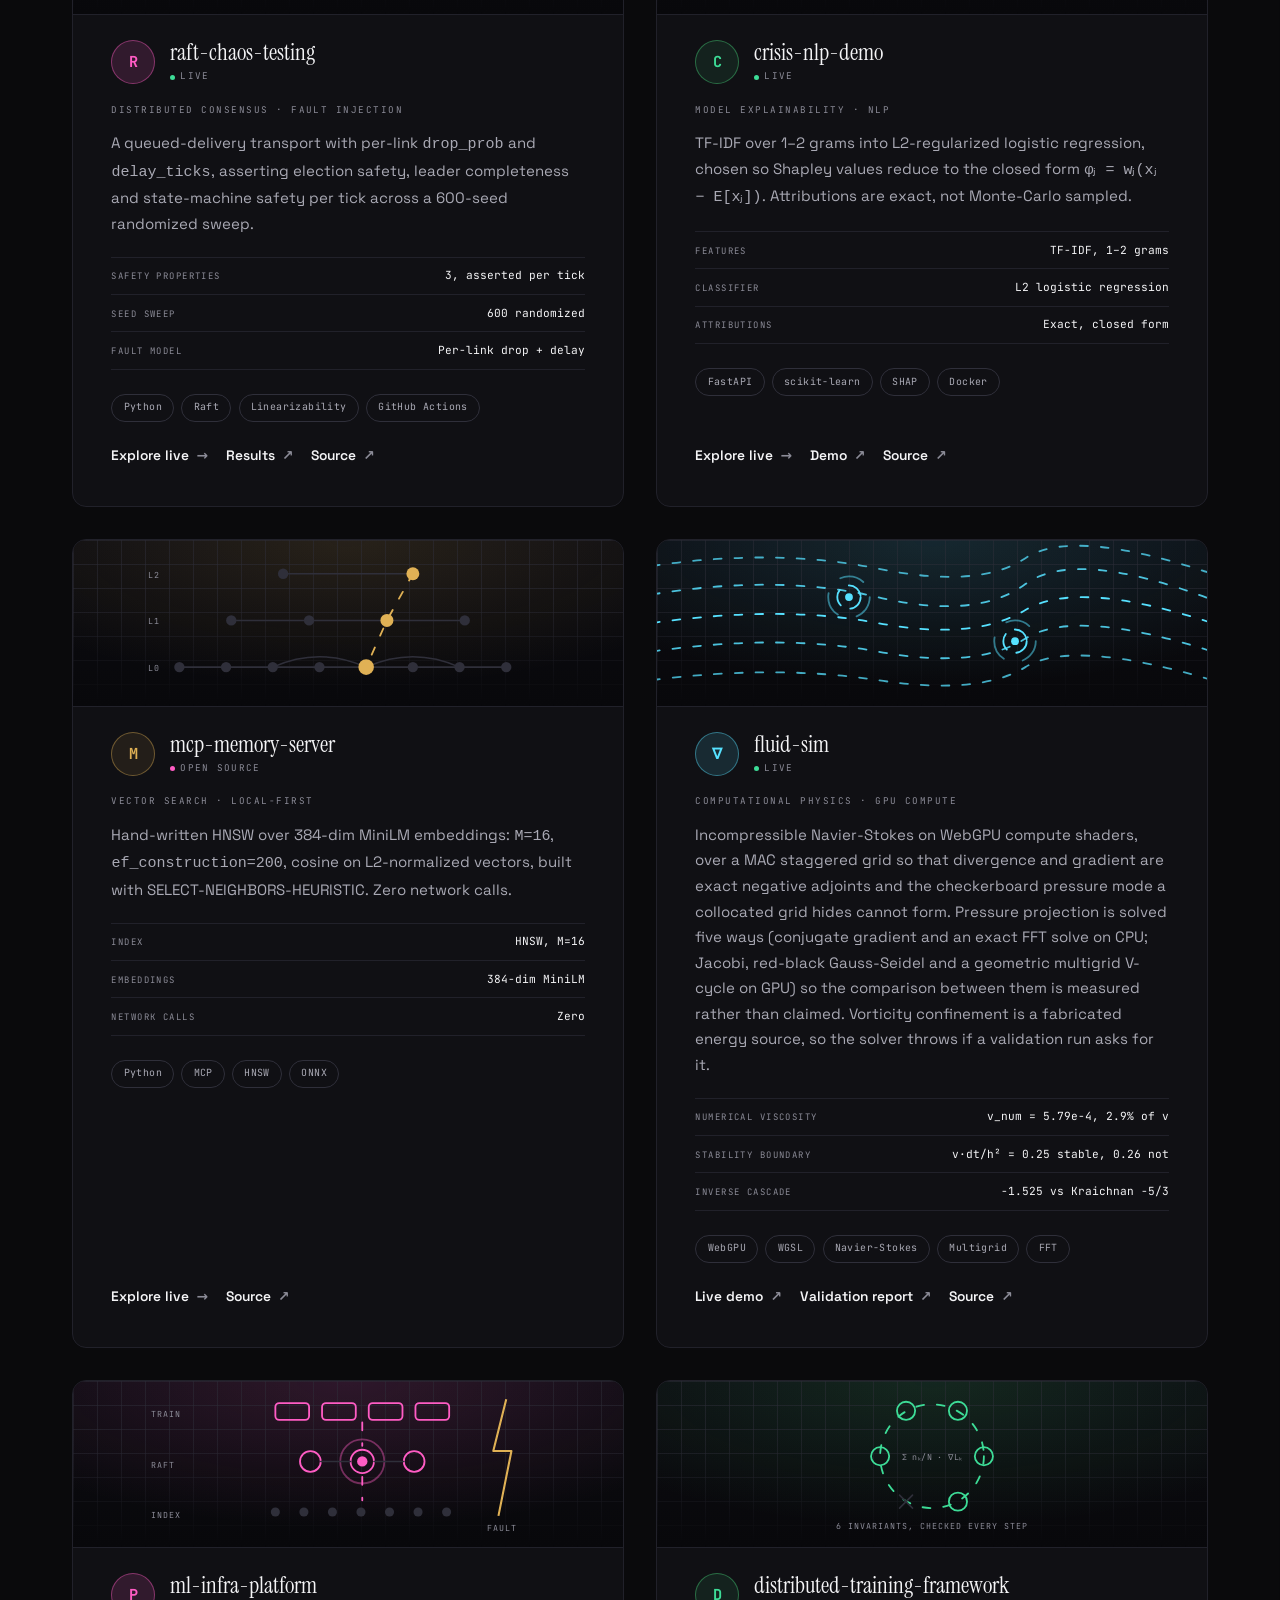
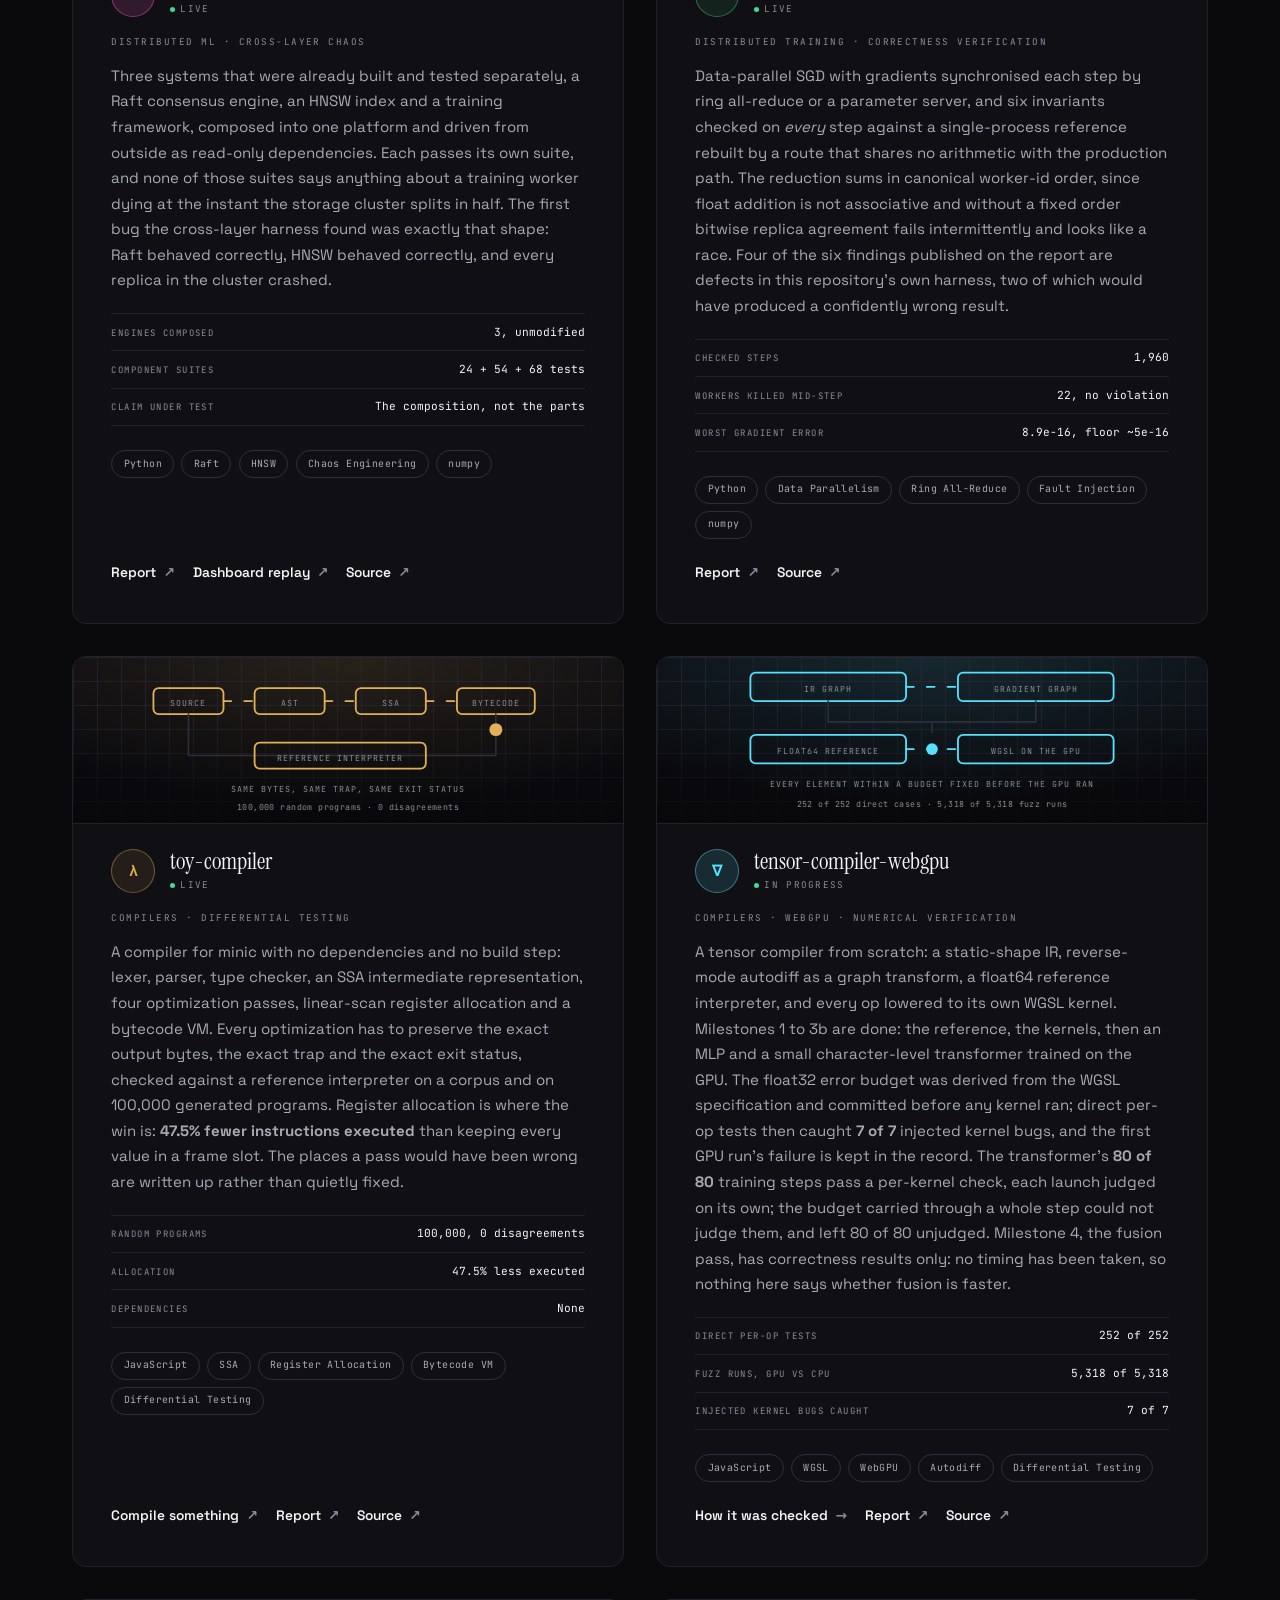
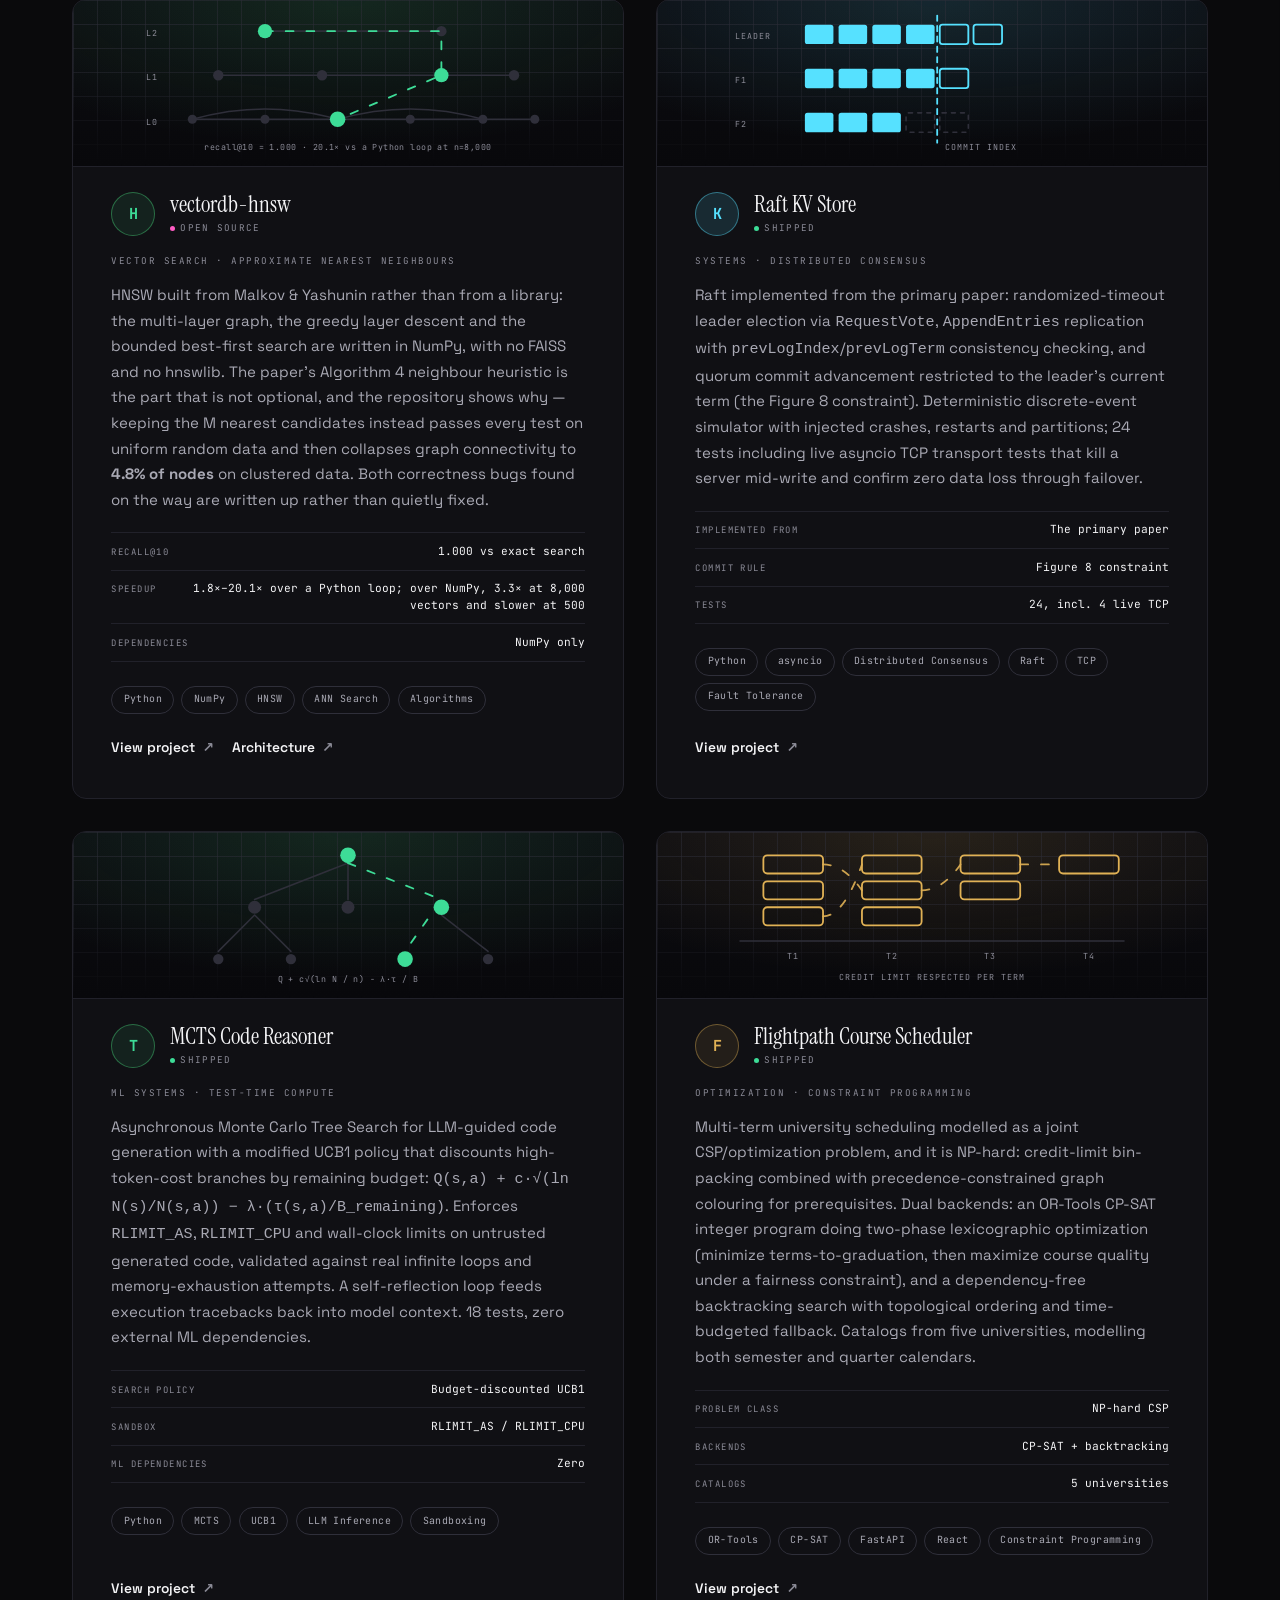
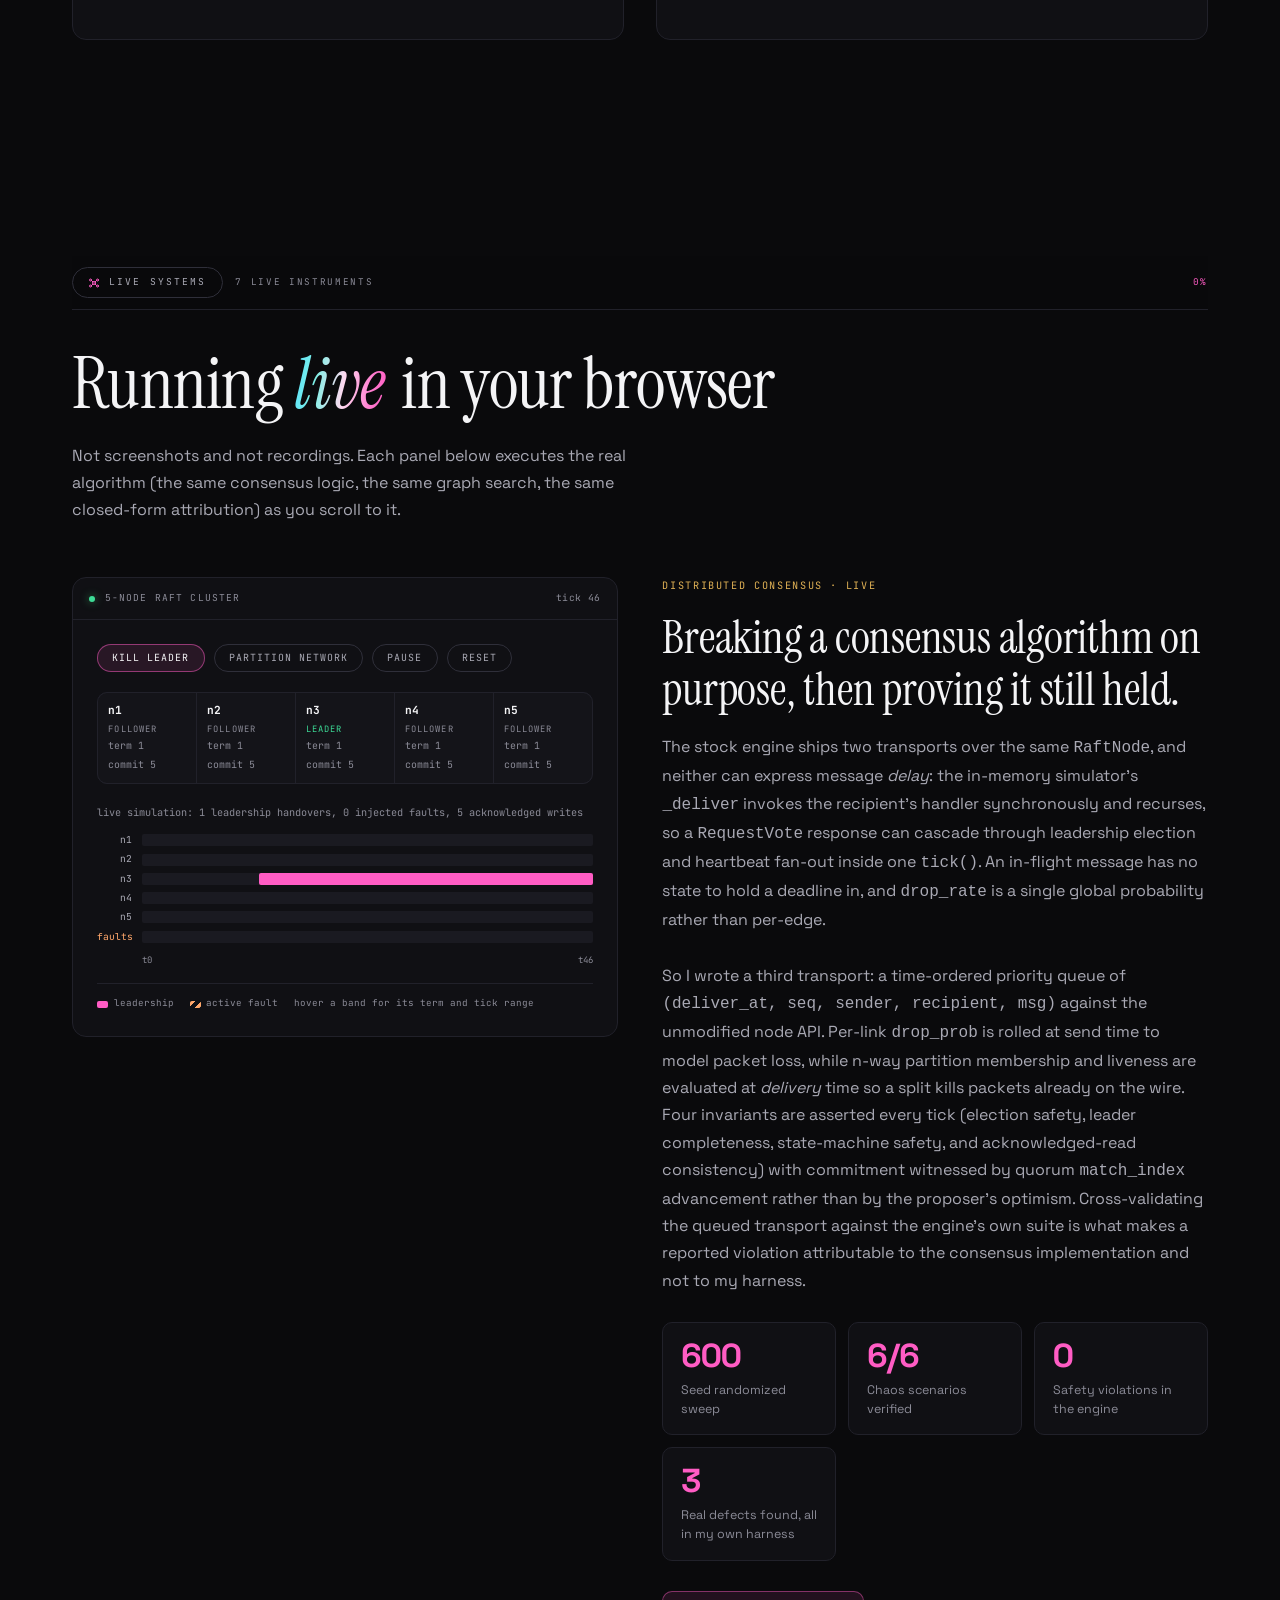
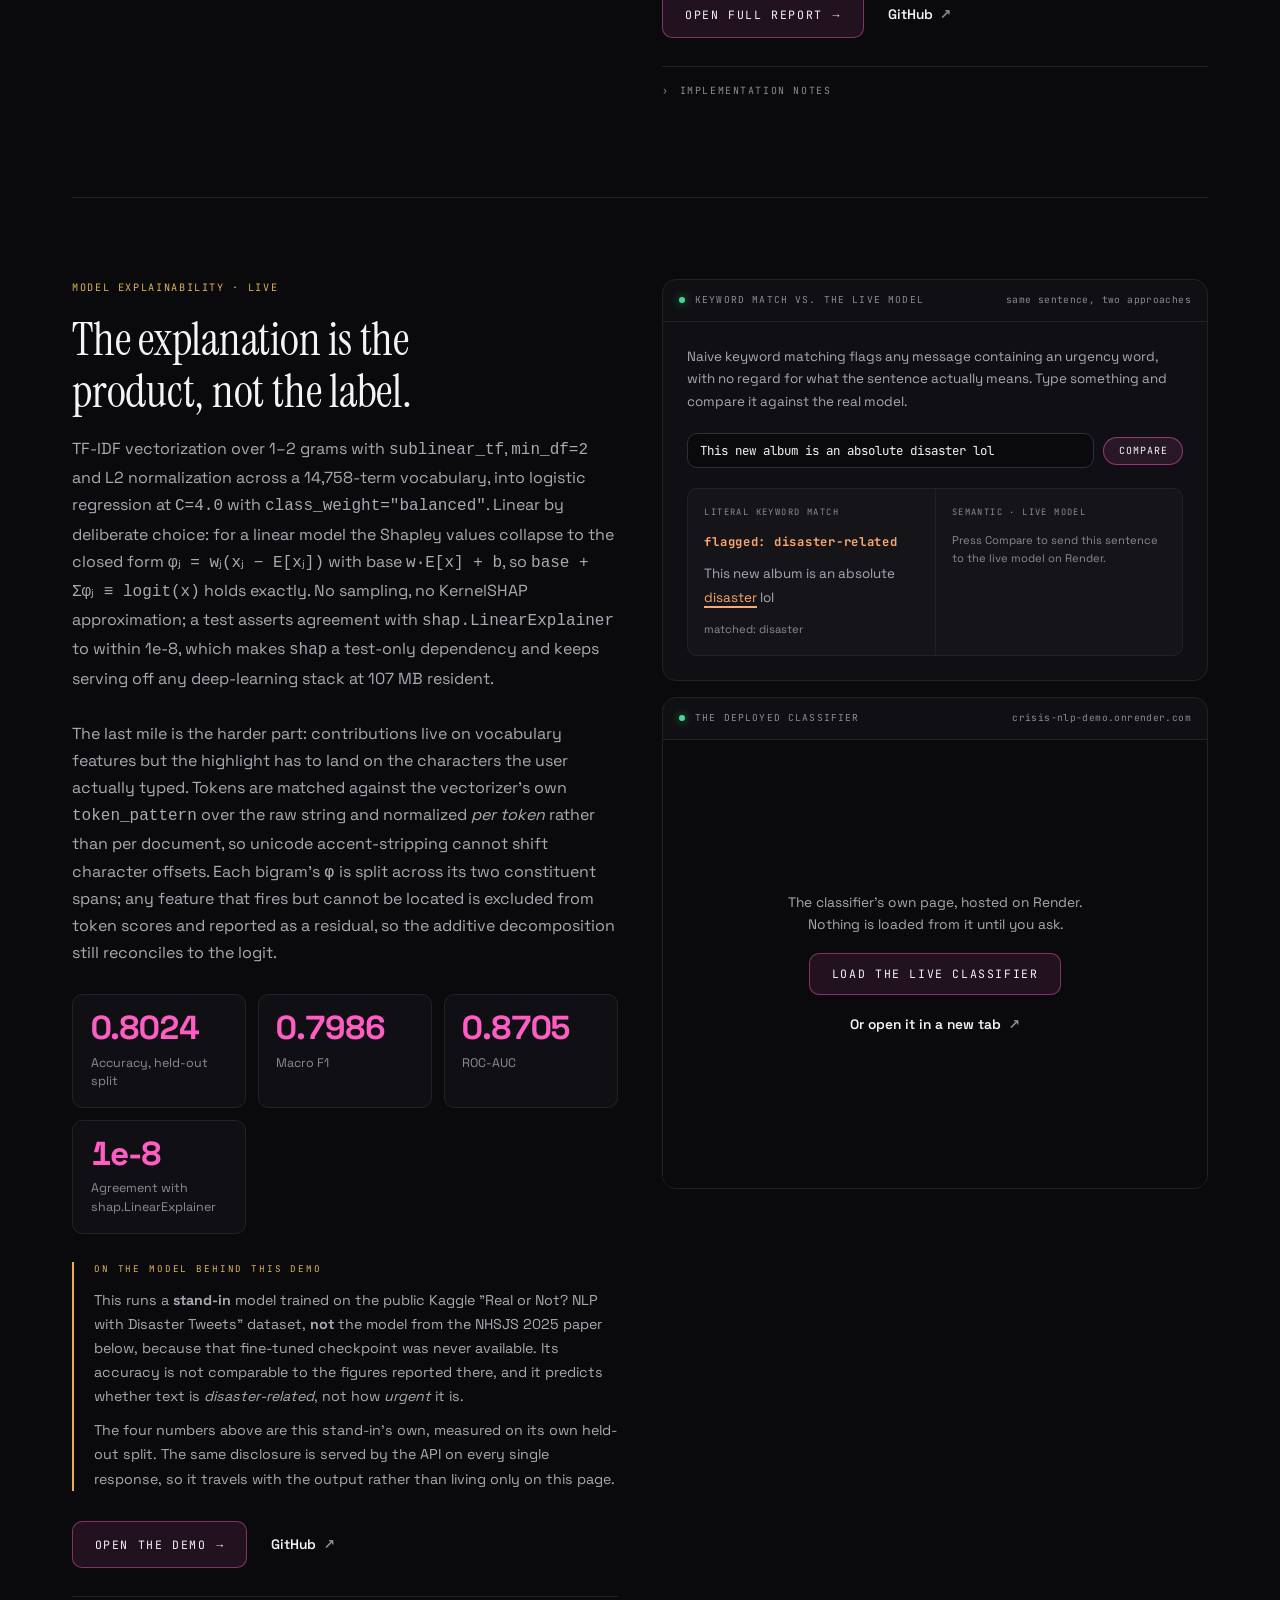
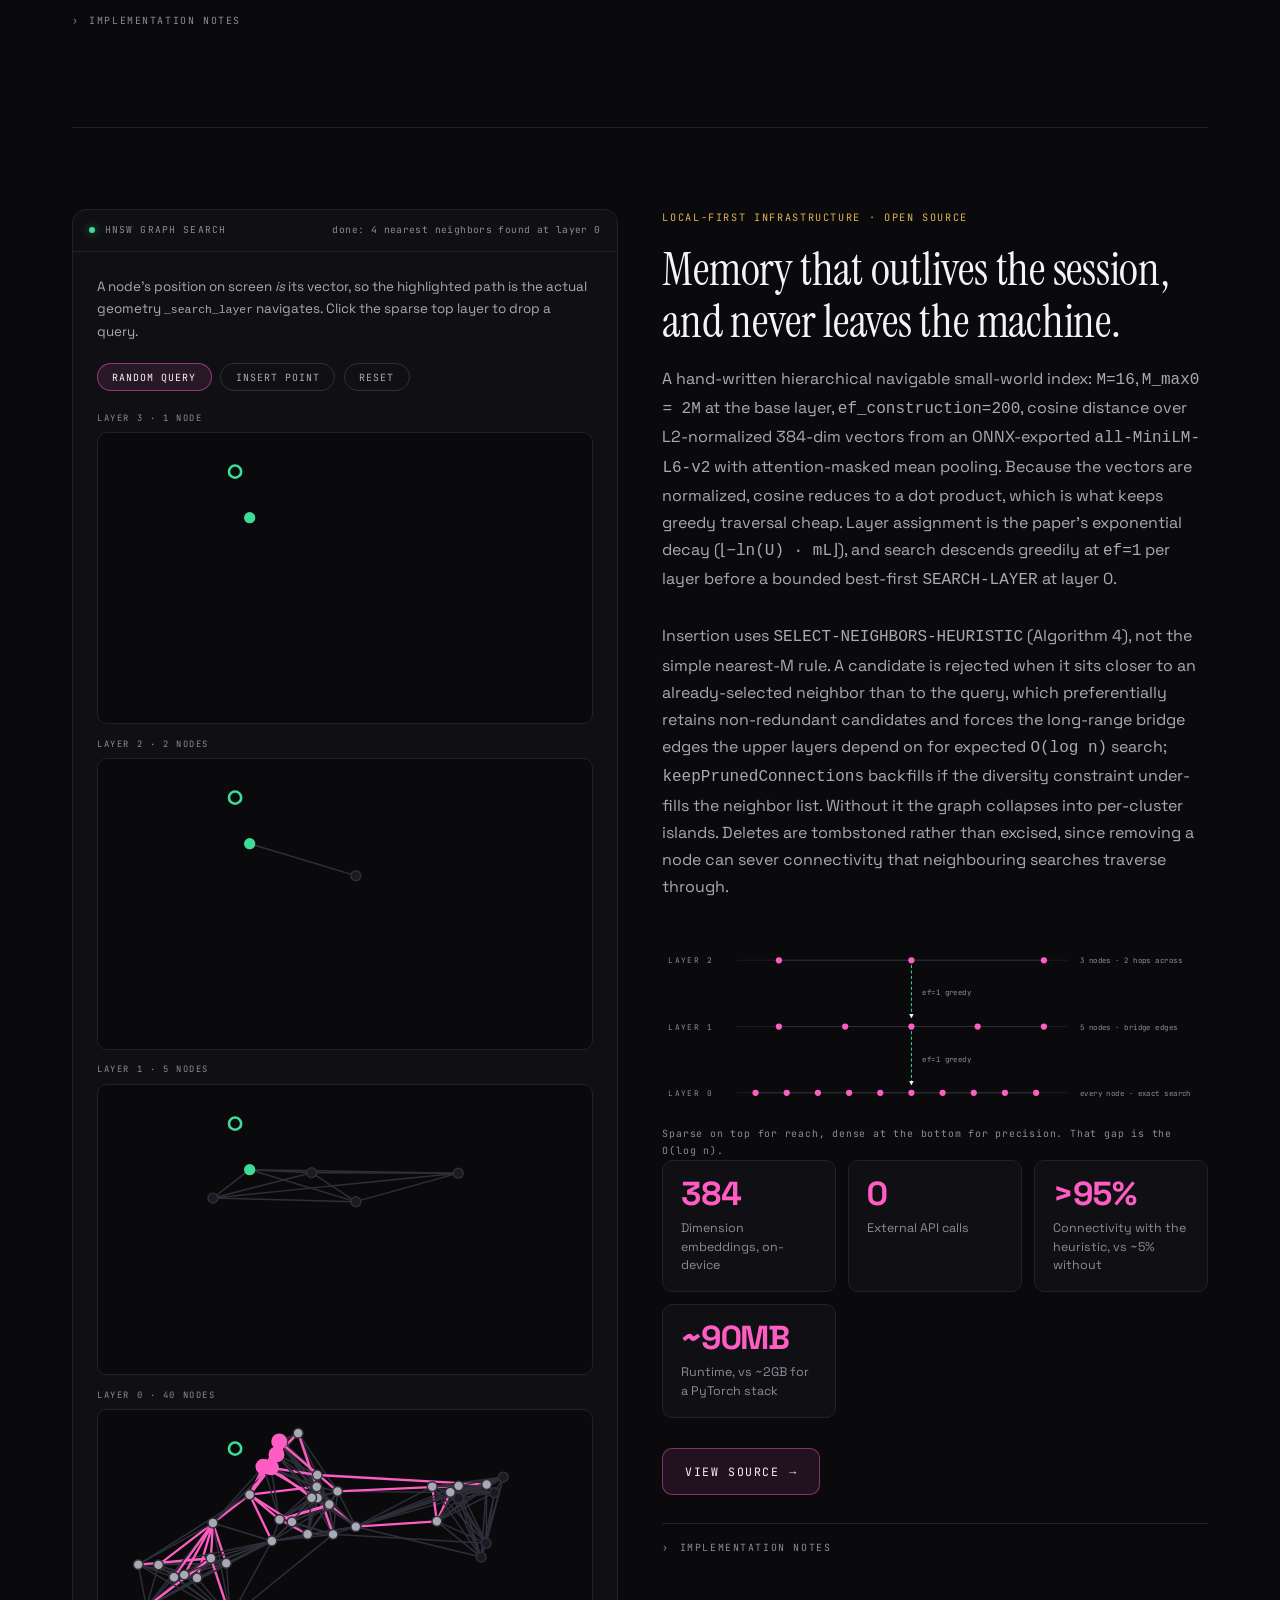
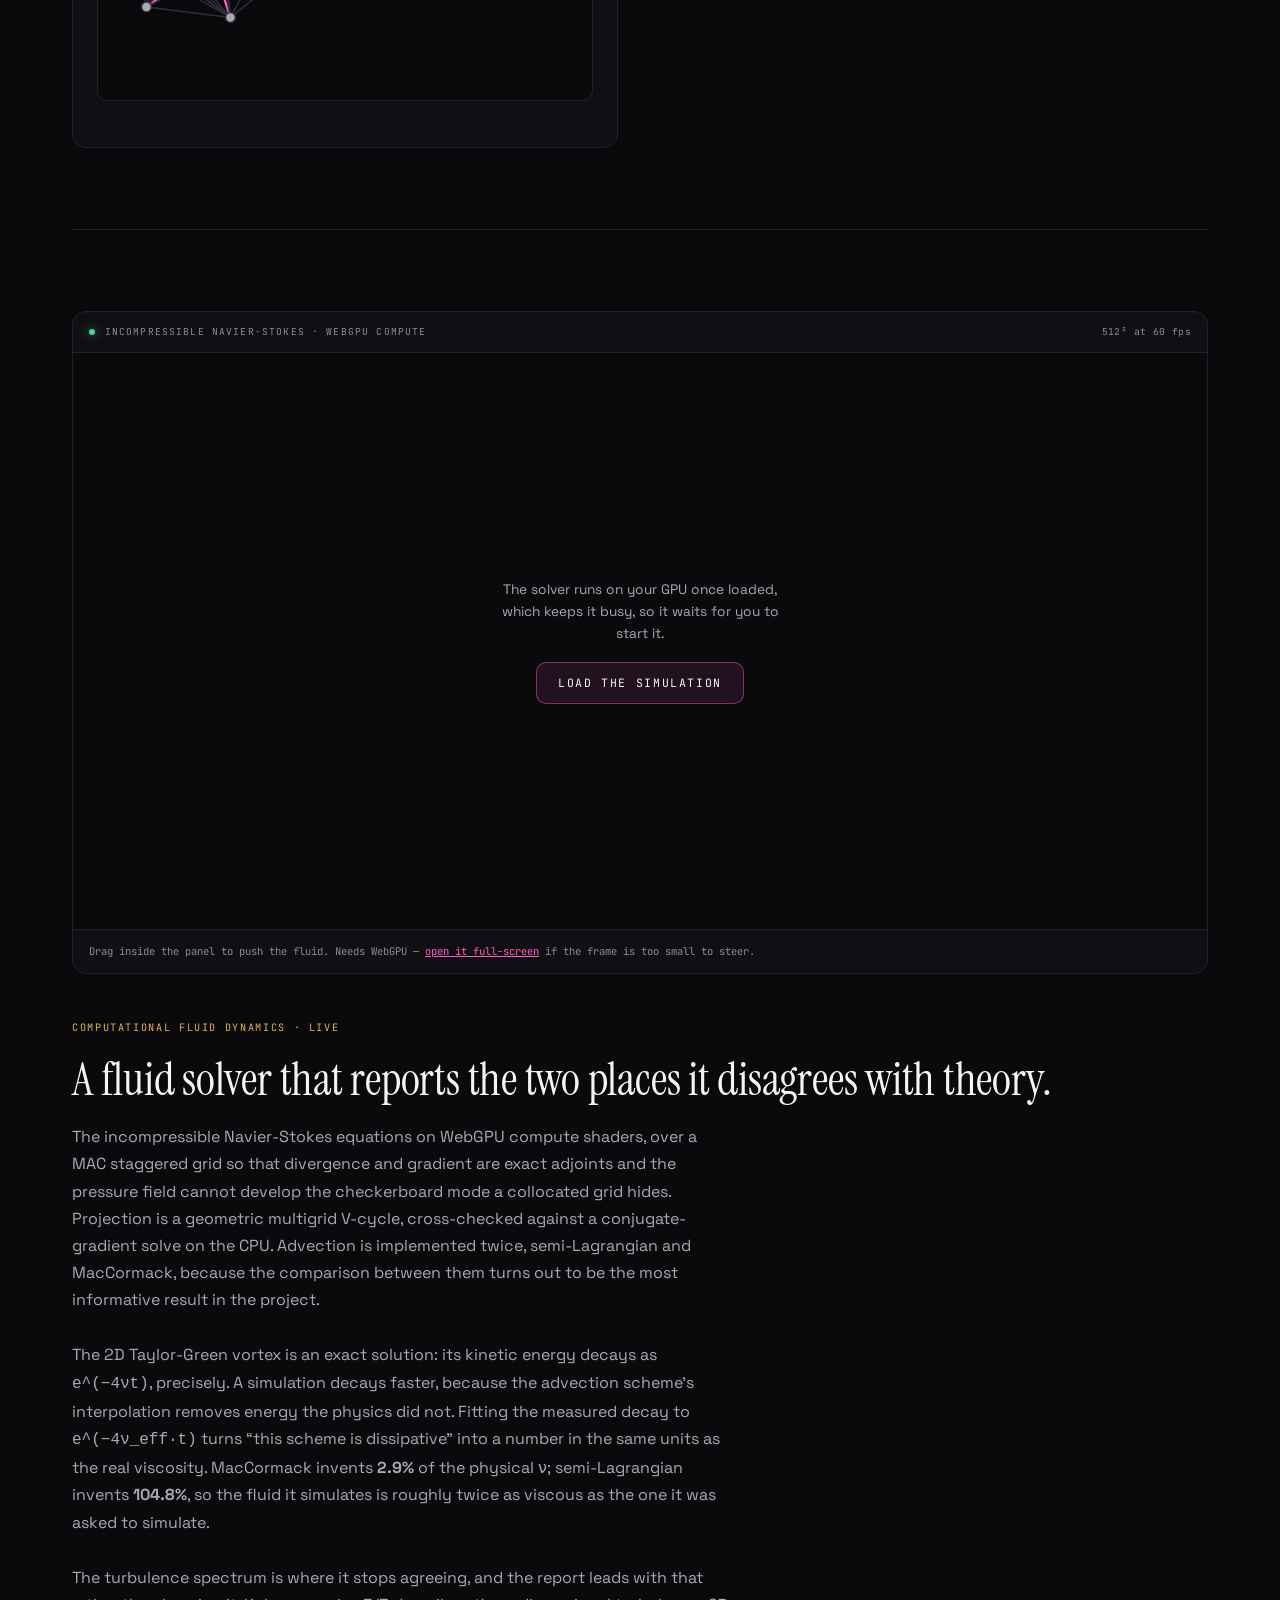
==== commit 9e934fcb: "Mark the IEEE ICCE 2027 paper as accepted" ====
--- a/index.html
+++ b/index.html
@@ -2531,7 +2531,7 @@
   </section>
 
   <!-- ============================================ papers & presentations
-       Status is stated on every row, and only as it stands: one acceptance,
+       Status is stated on every row, and only as it stands: two acceptances,
        one provisional acceptance with publication pending, the rest submitted
        with no decision yet. Nothing here links to
        proceedings until they exist. The published NHSJS paper stays where it
@@ -2542,7 +2542,7 @@
       <h2 class="sec-title">Papers and <em class="ital">presentations</em></h2>
       <p class="sec-lede">
         Recent papers, posters and talks, each marked with where it stands. Status as of
-        16 November 2026.
+        25 November 2026.
       </p>
     </div>
 
@@ -2602,7 +2602,7 @@
             that runs entirely on the user's own device.
           </div>
         </div>
-        <div class="index-fig"><b>Submitted</b>decision pending</div>
+        <div class="index-fig"><b>Accepted</b></div>
         <div class="index-actions"></div>
       </div>
       <div class="index-row">
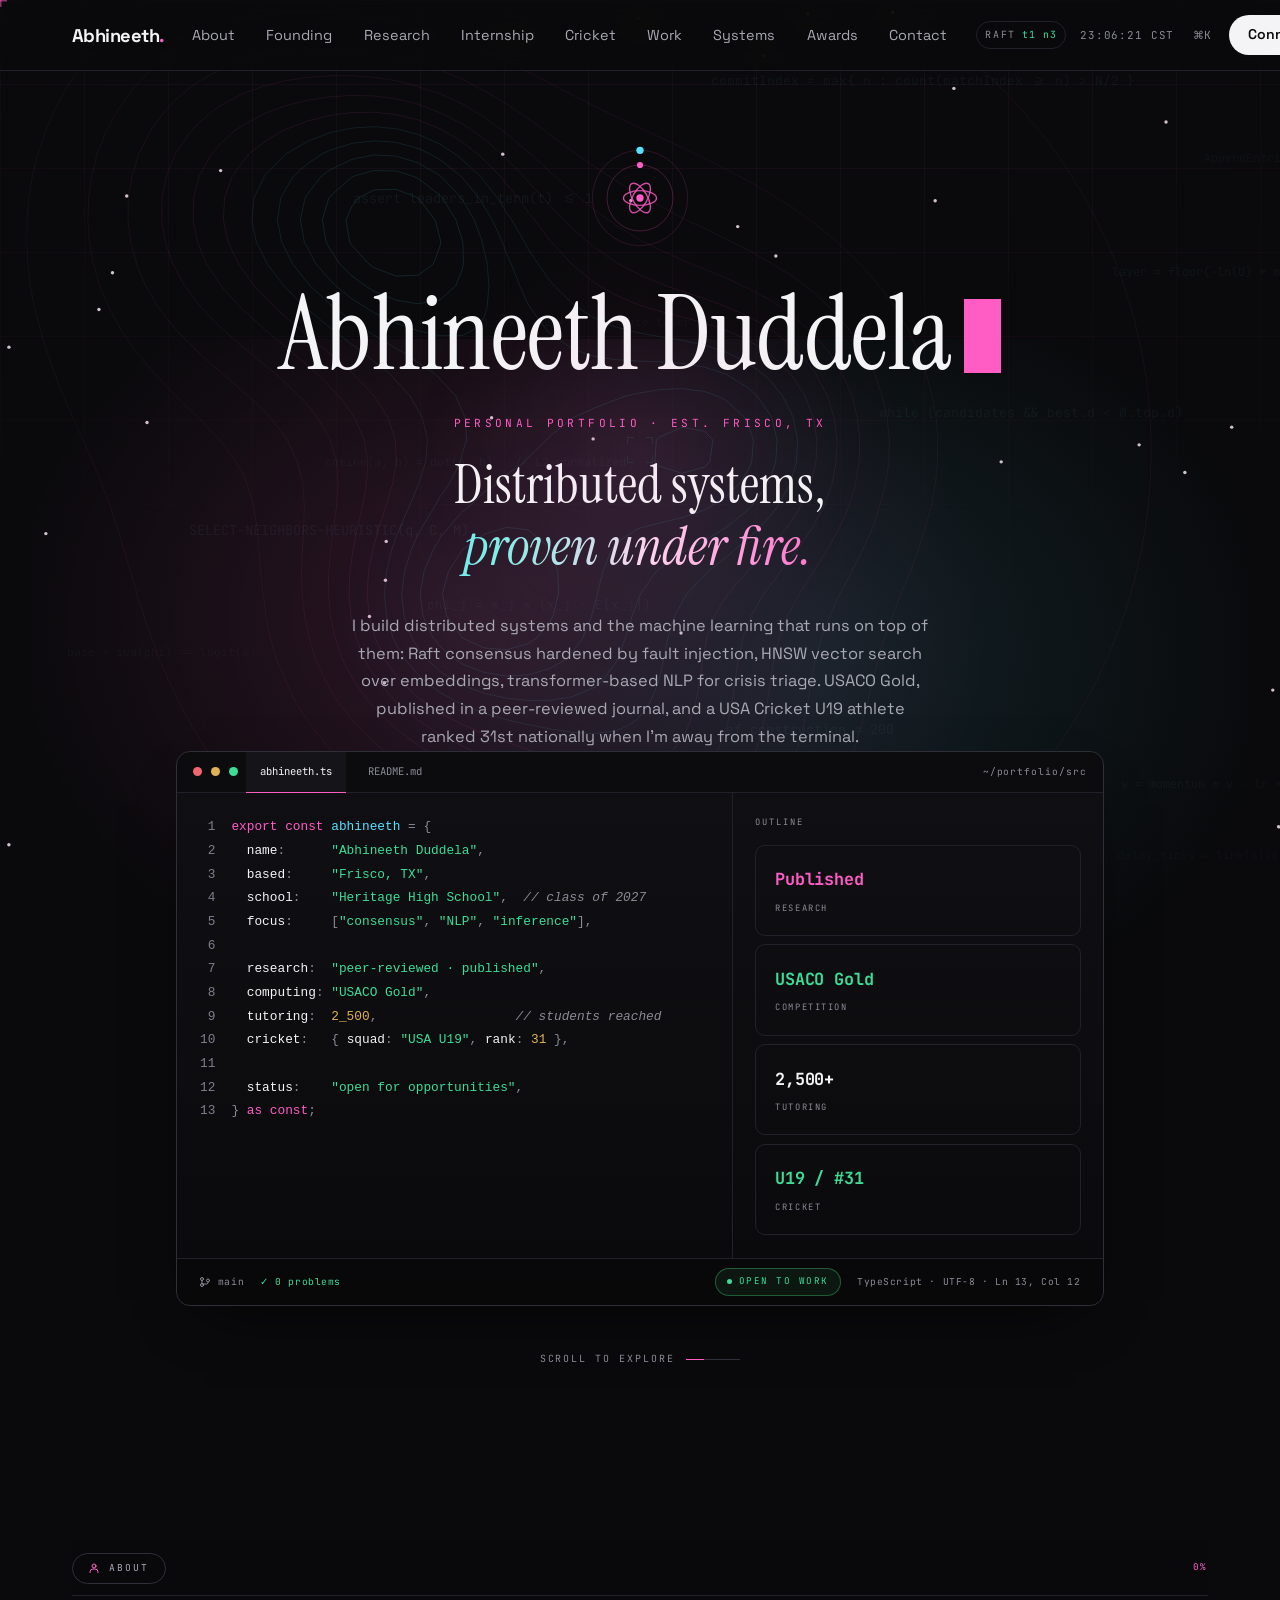
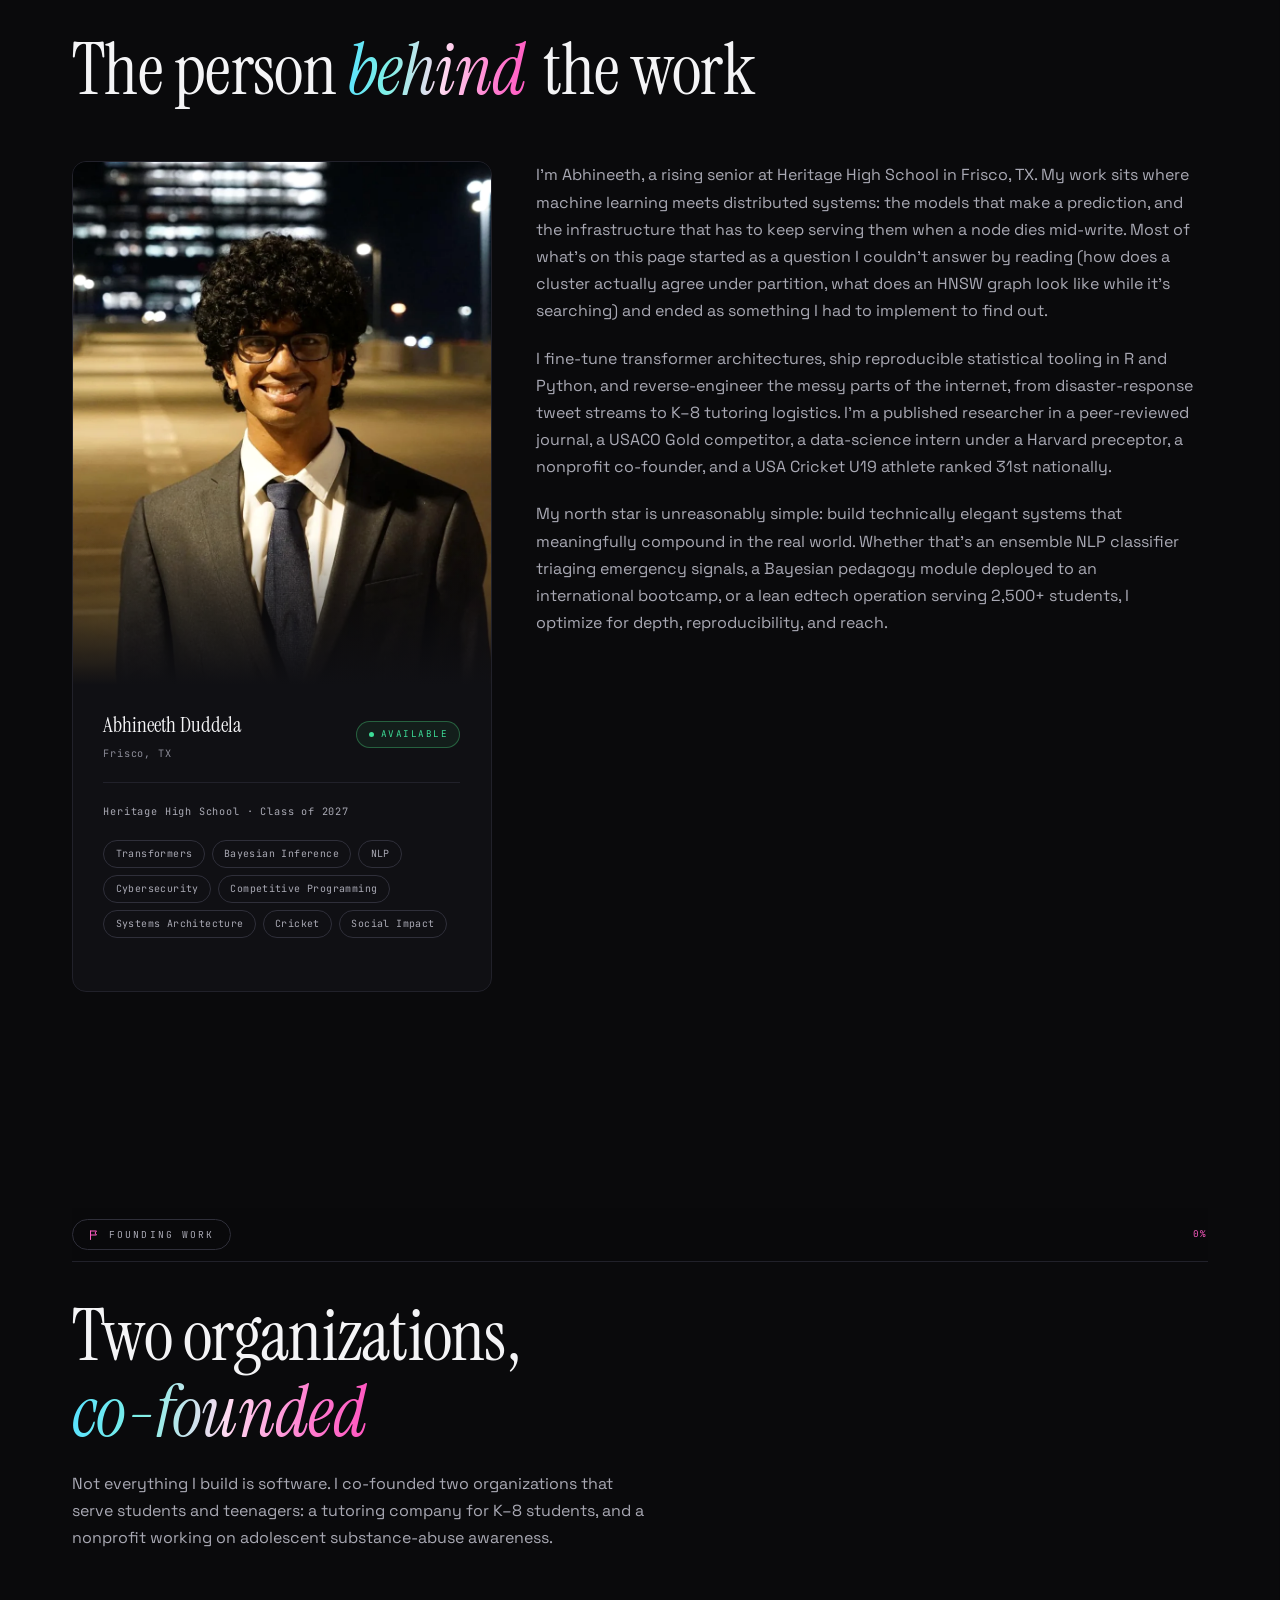
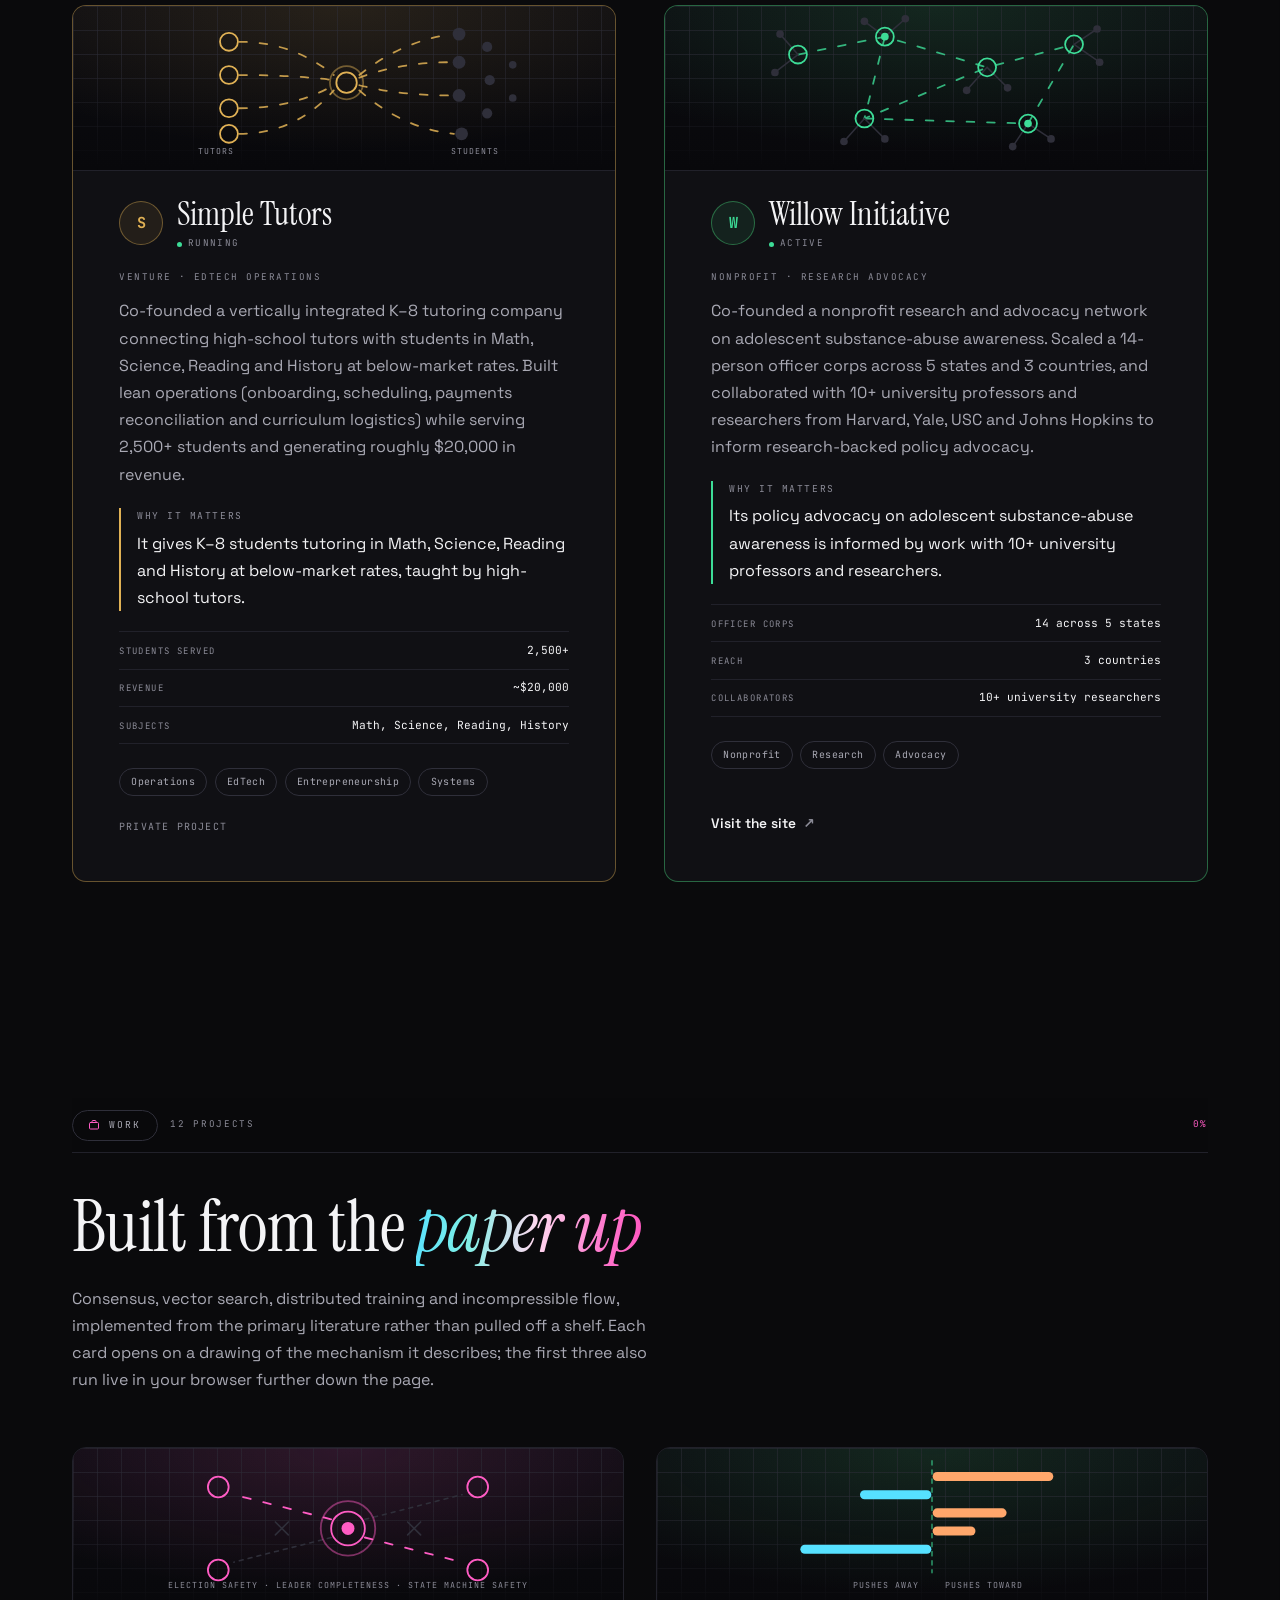
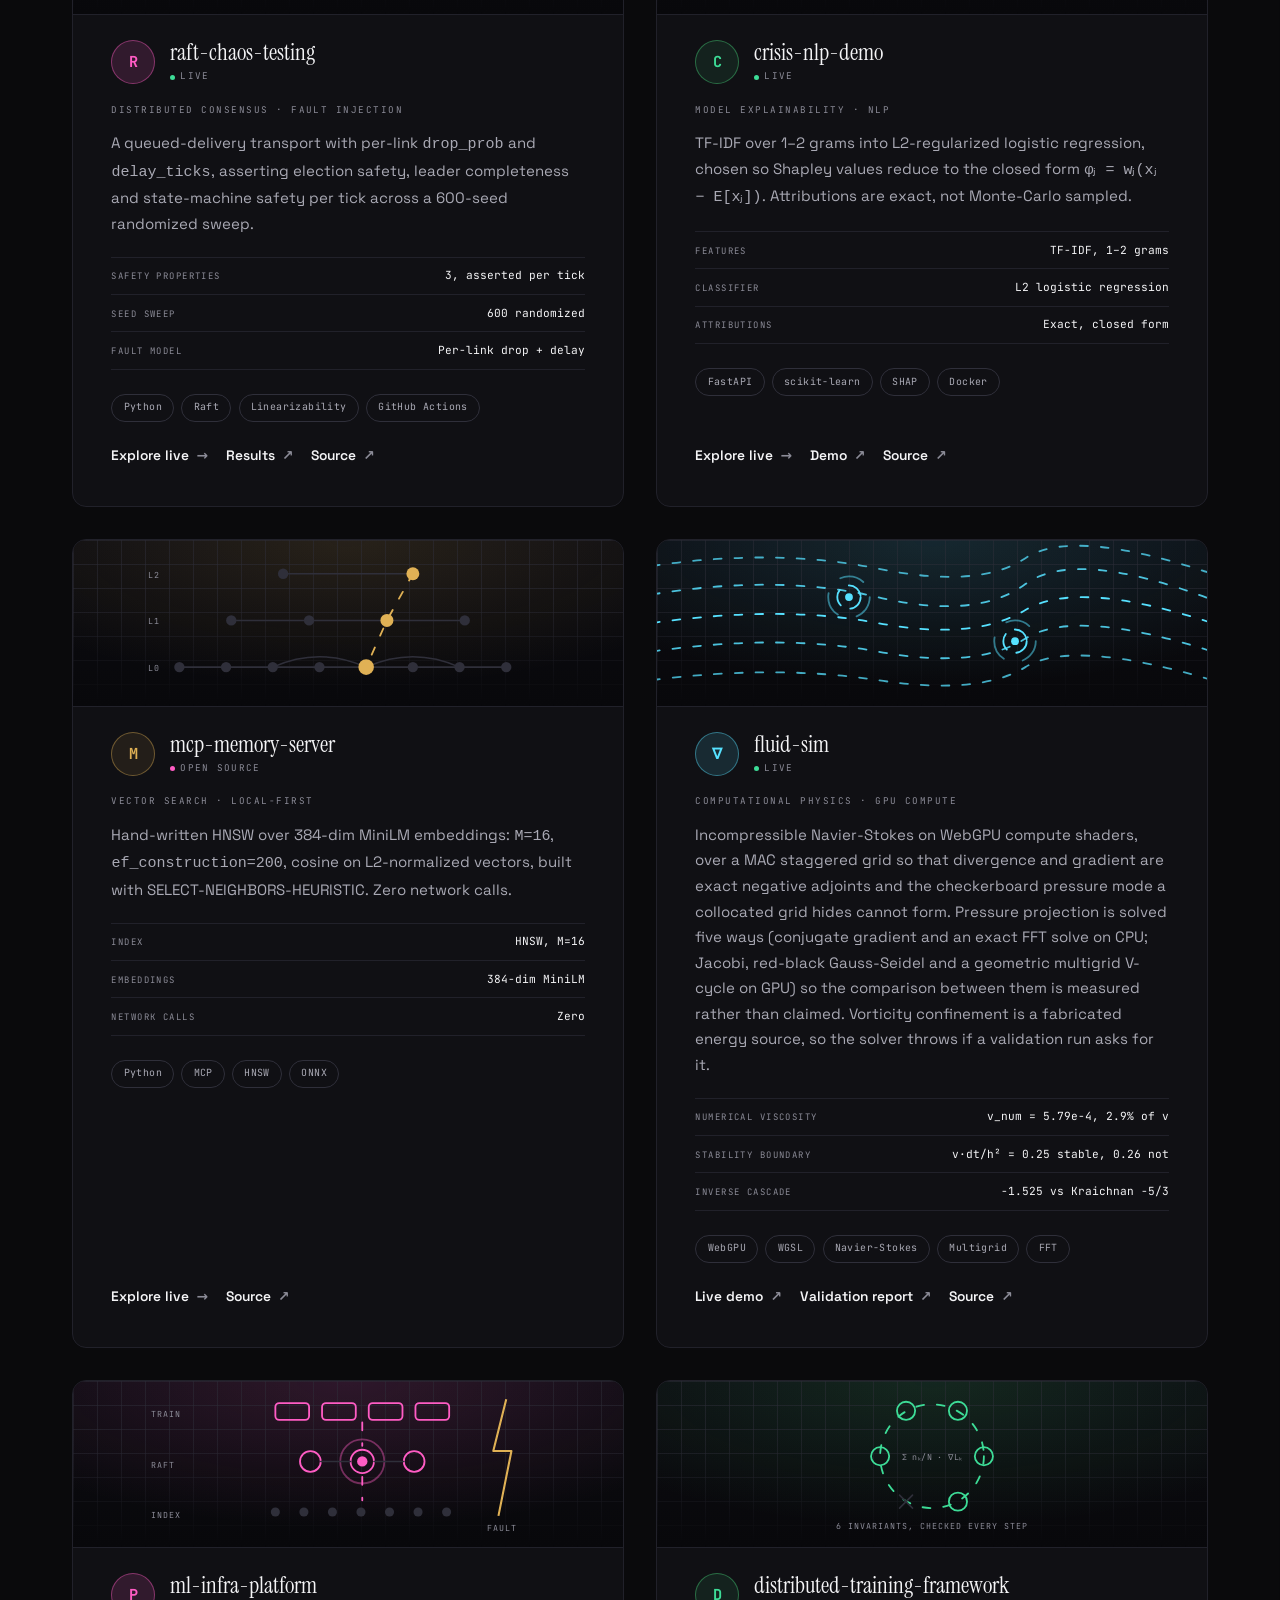
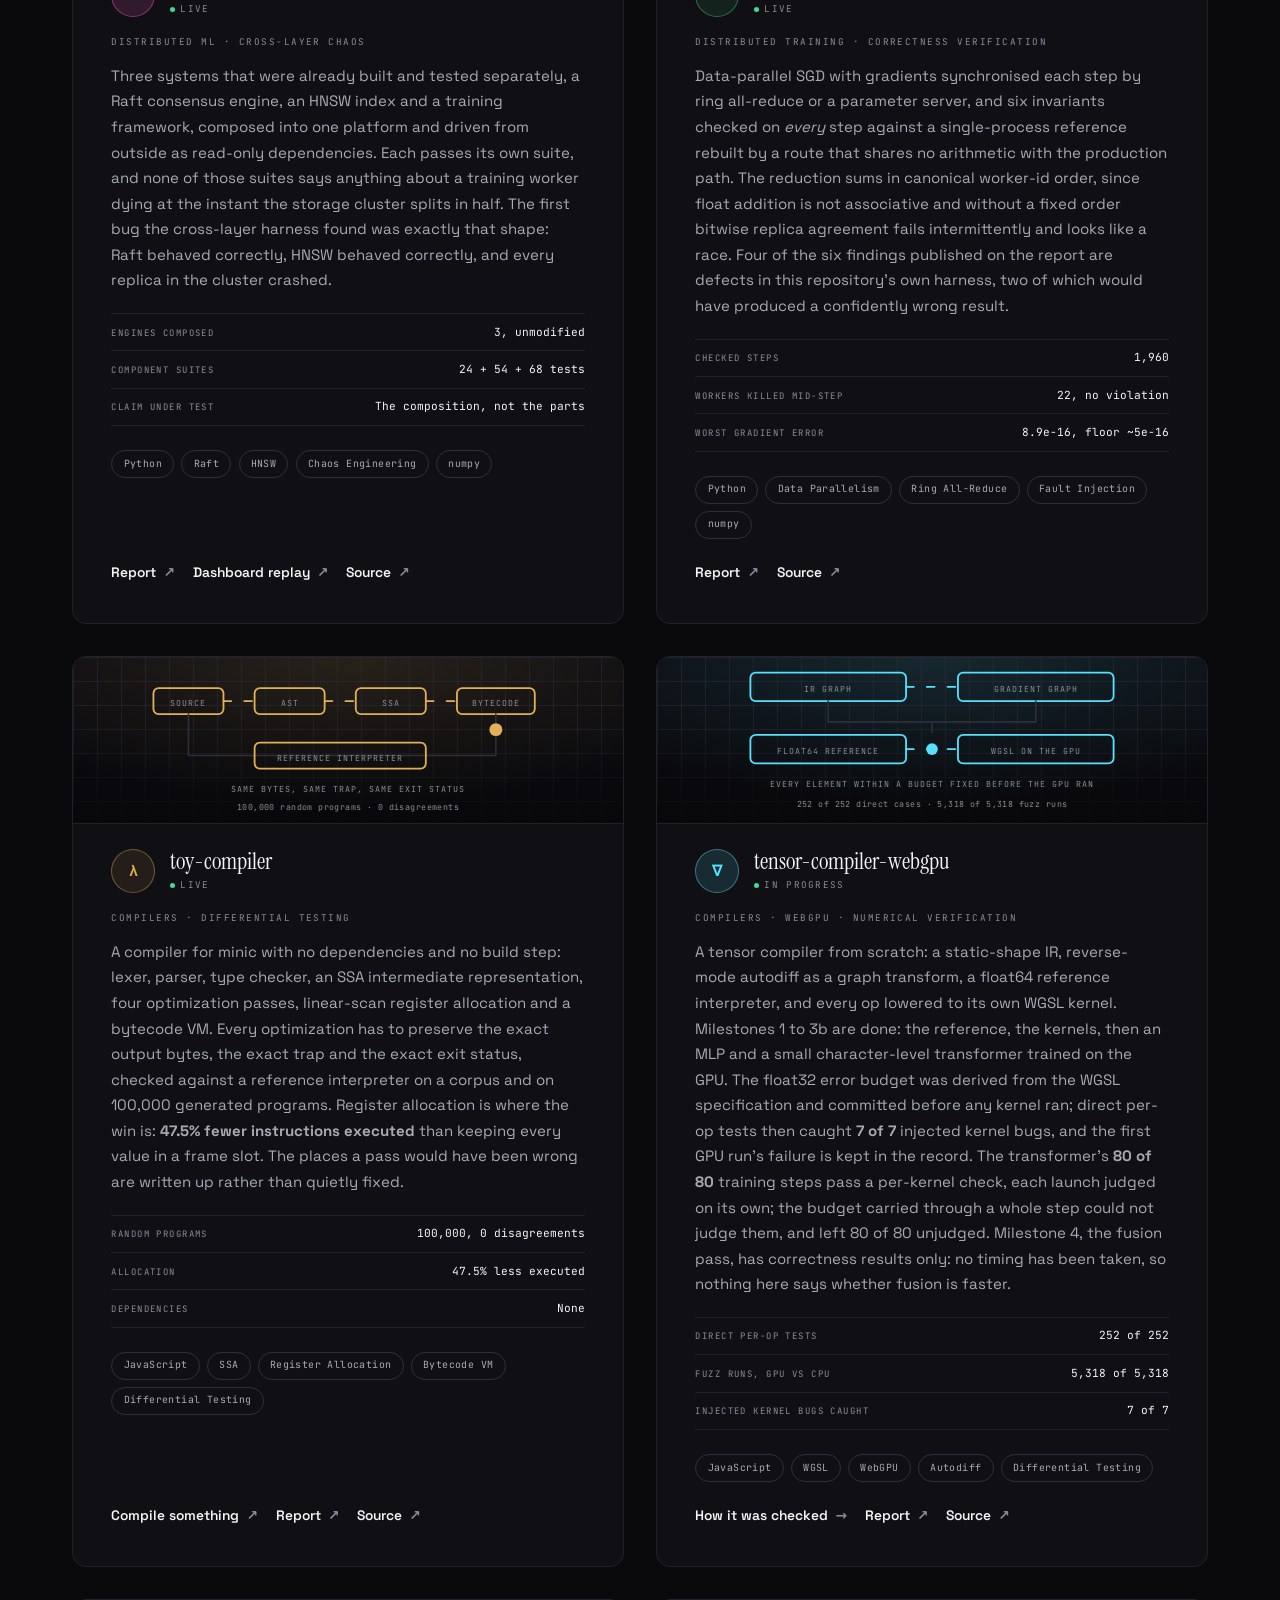
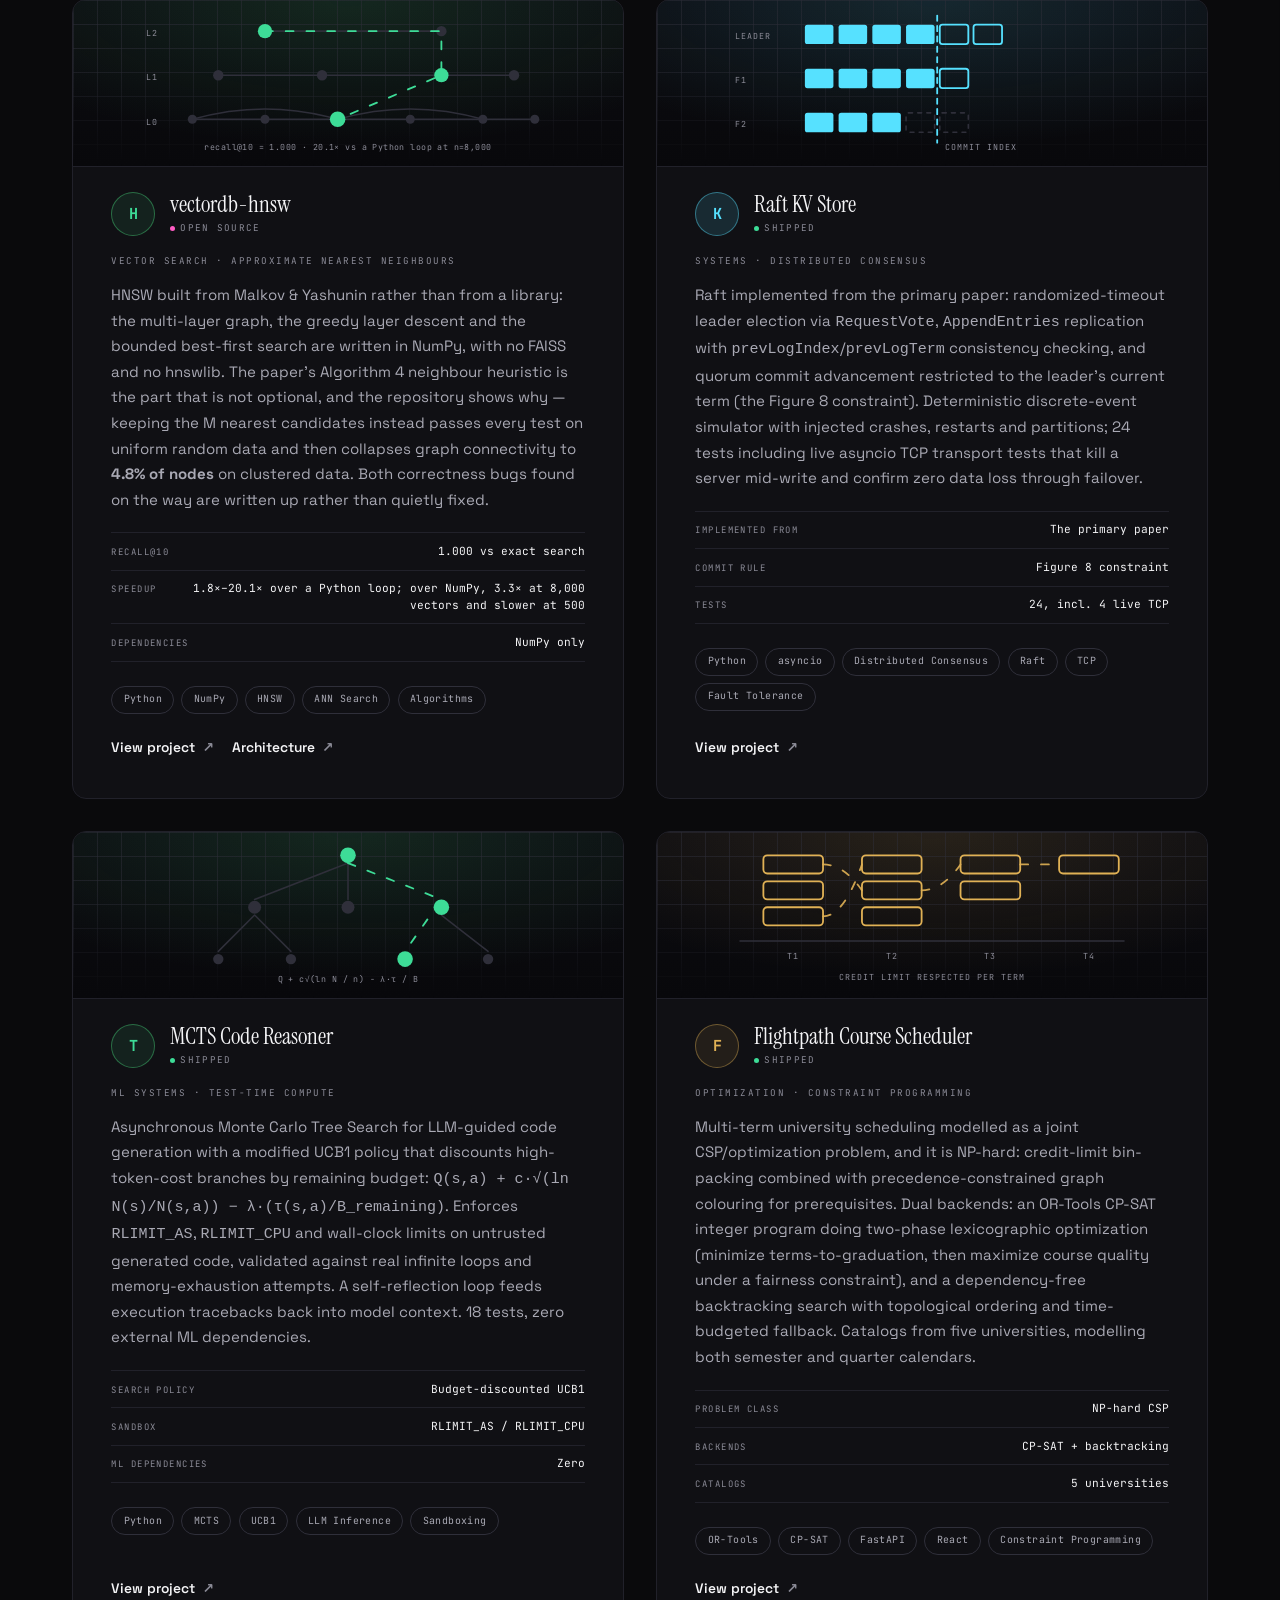
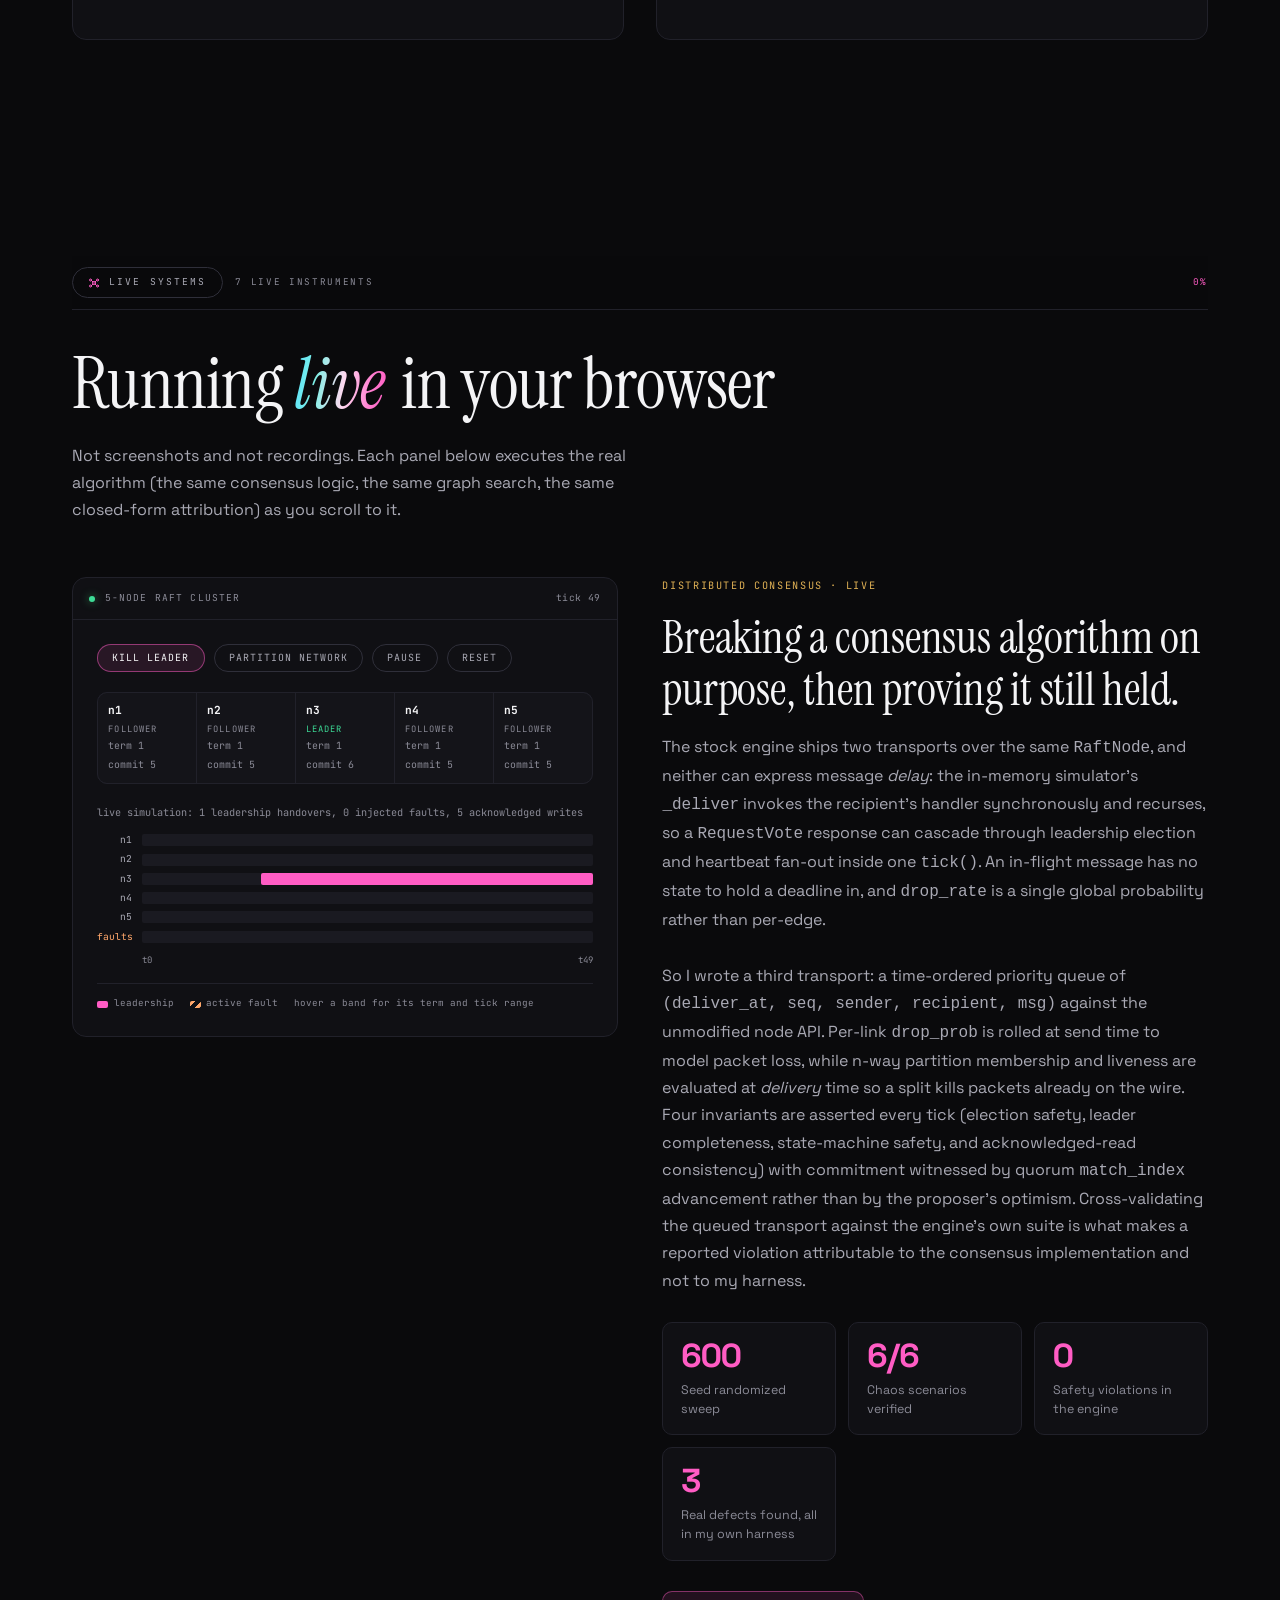
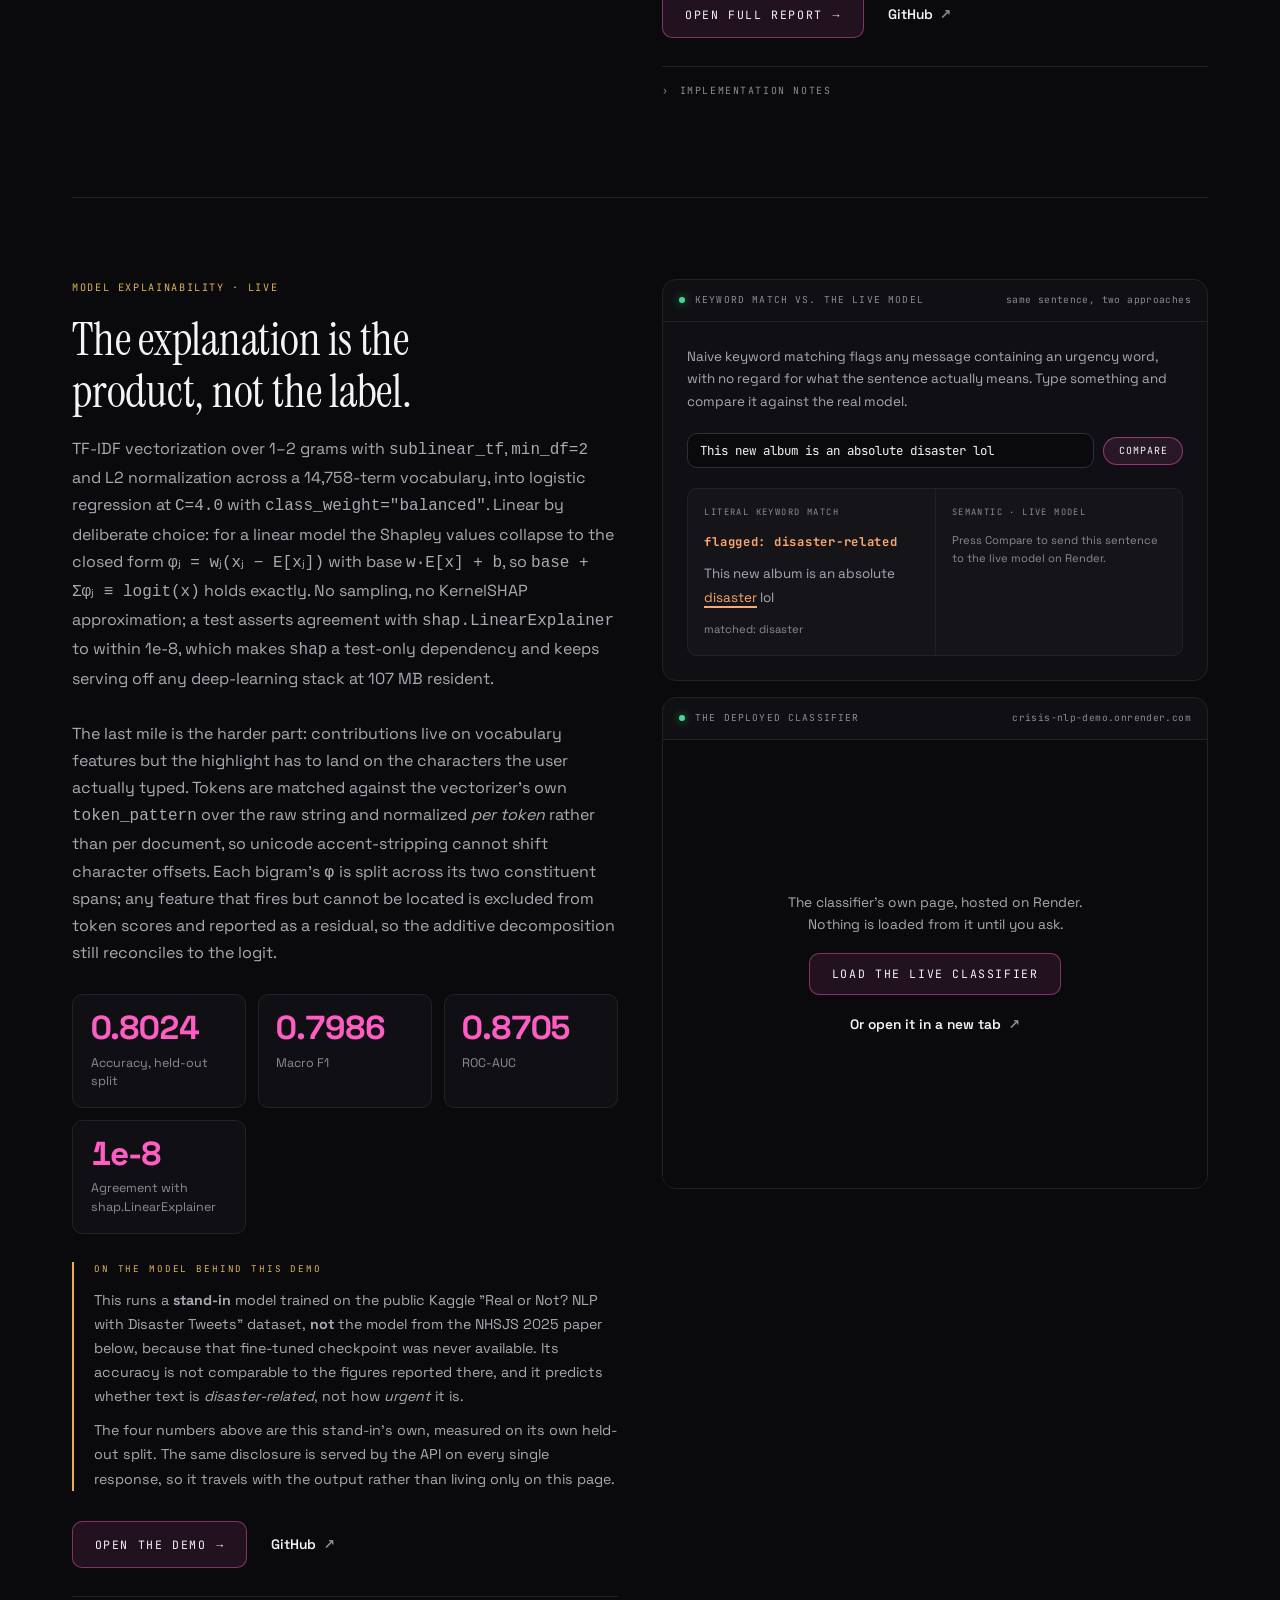
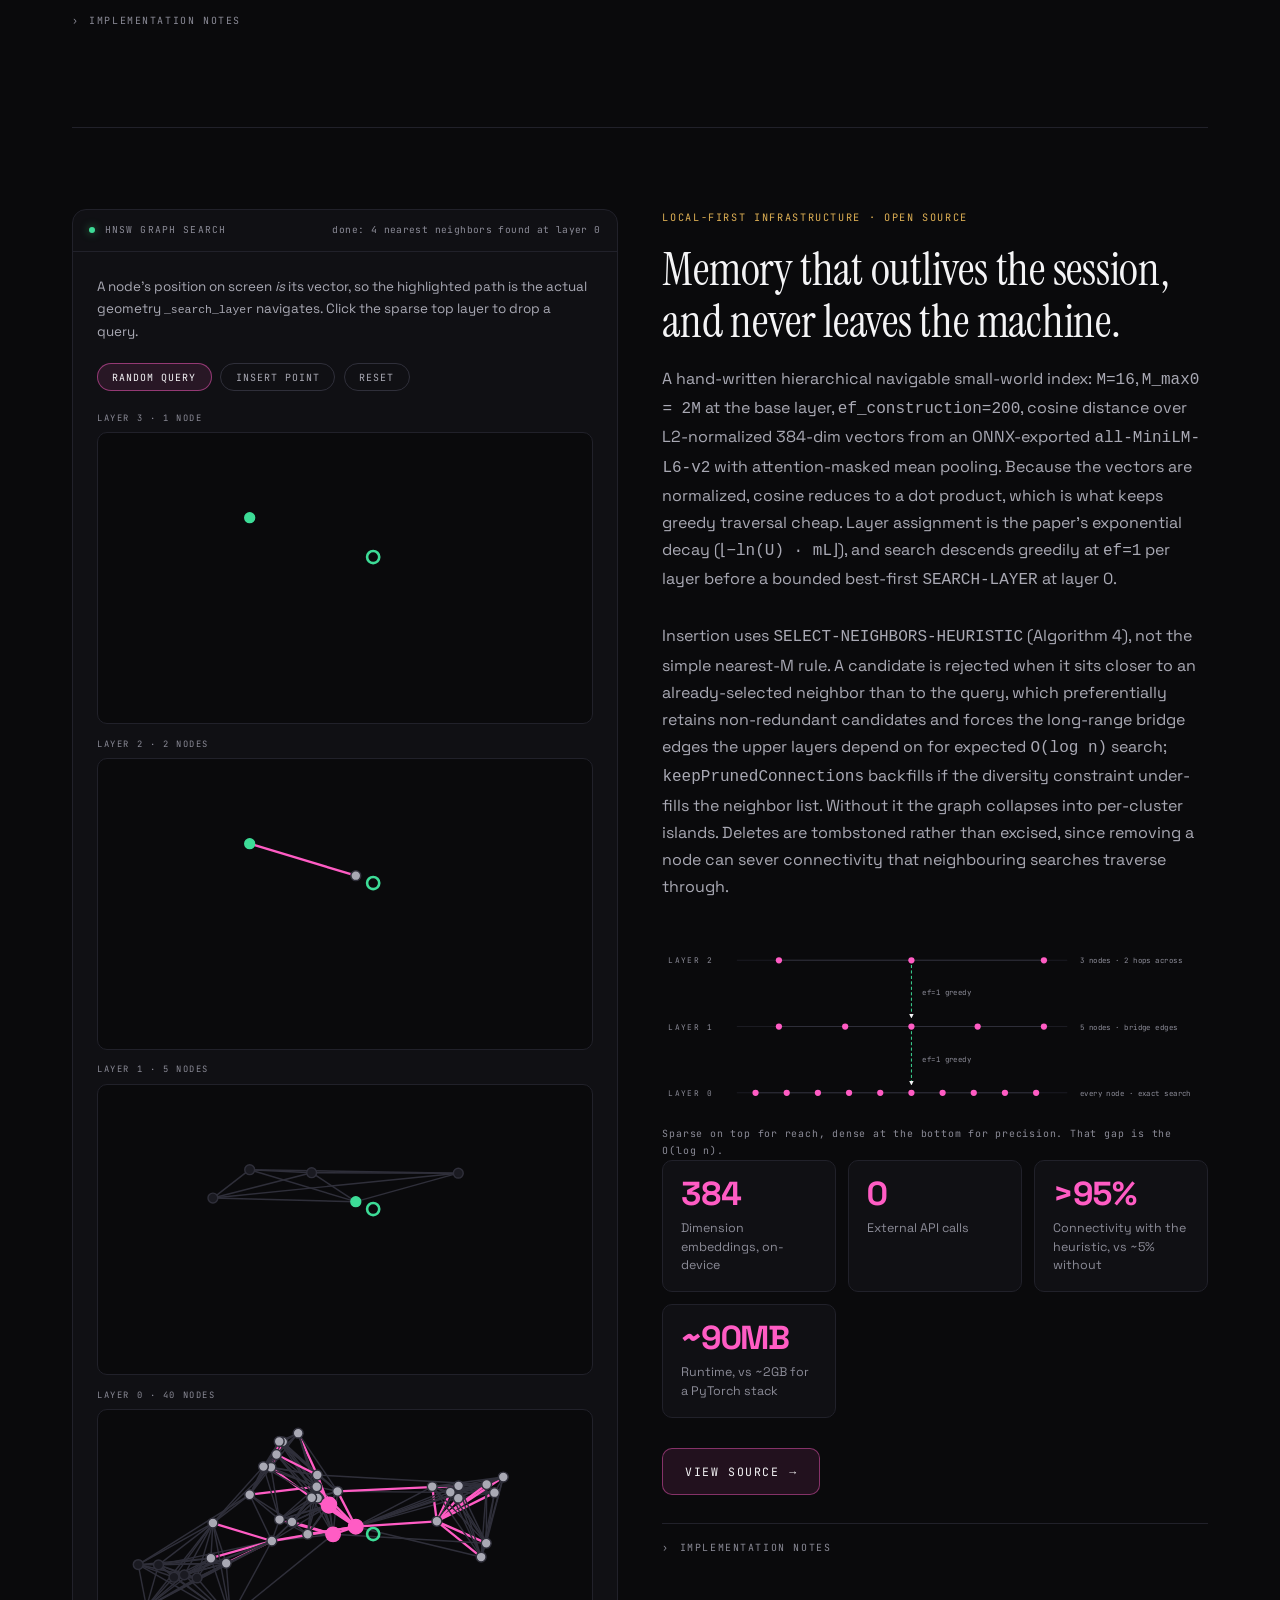
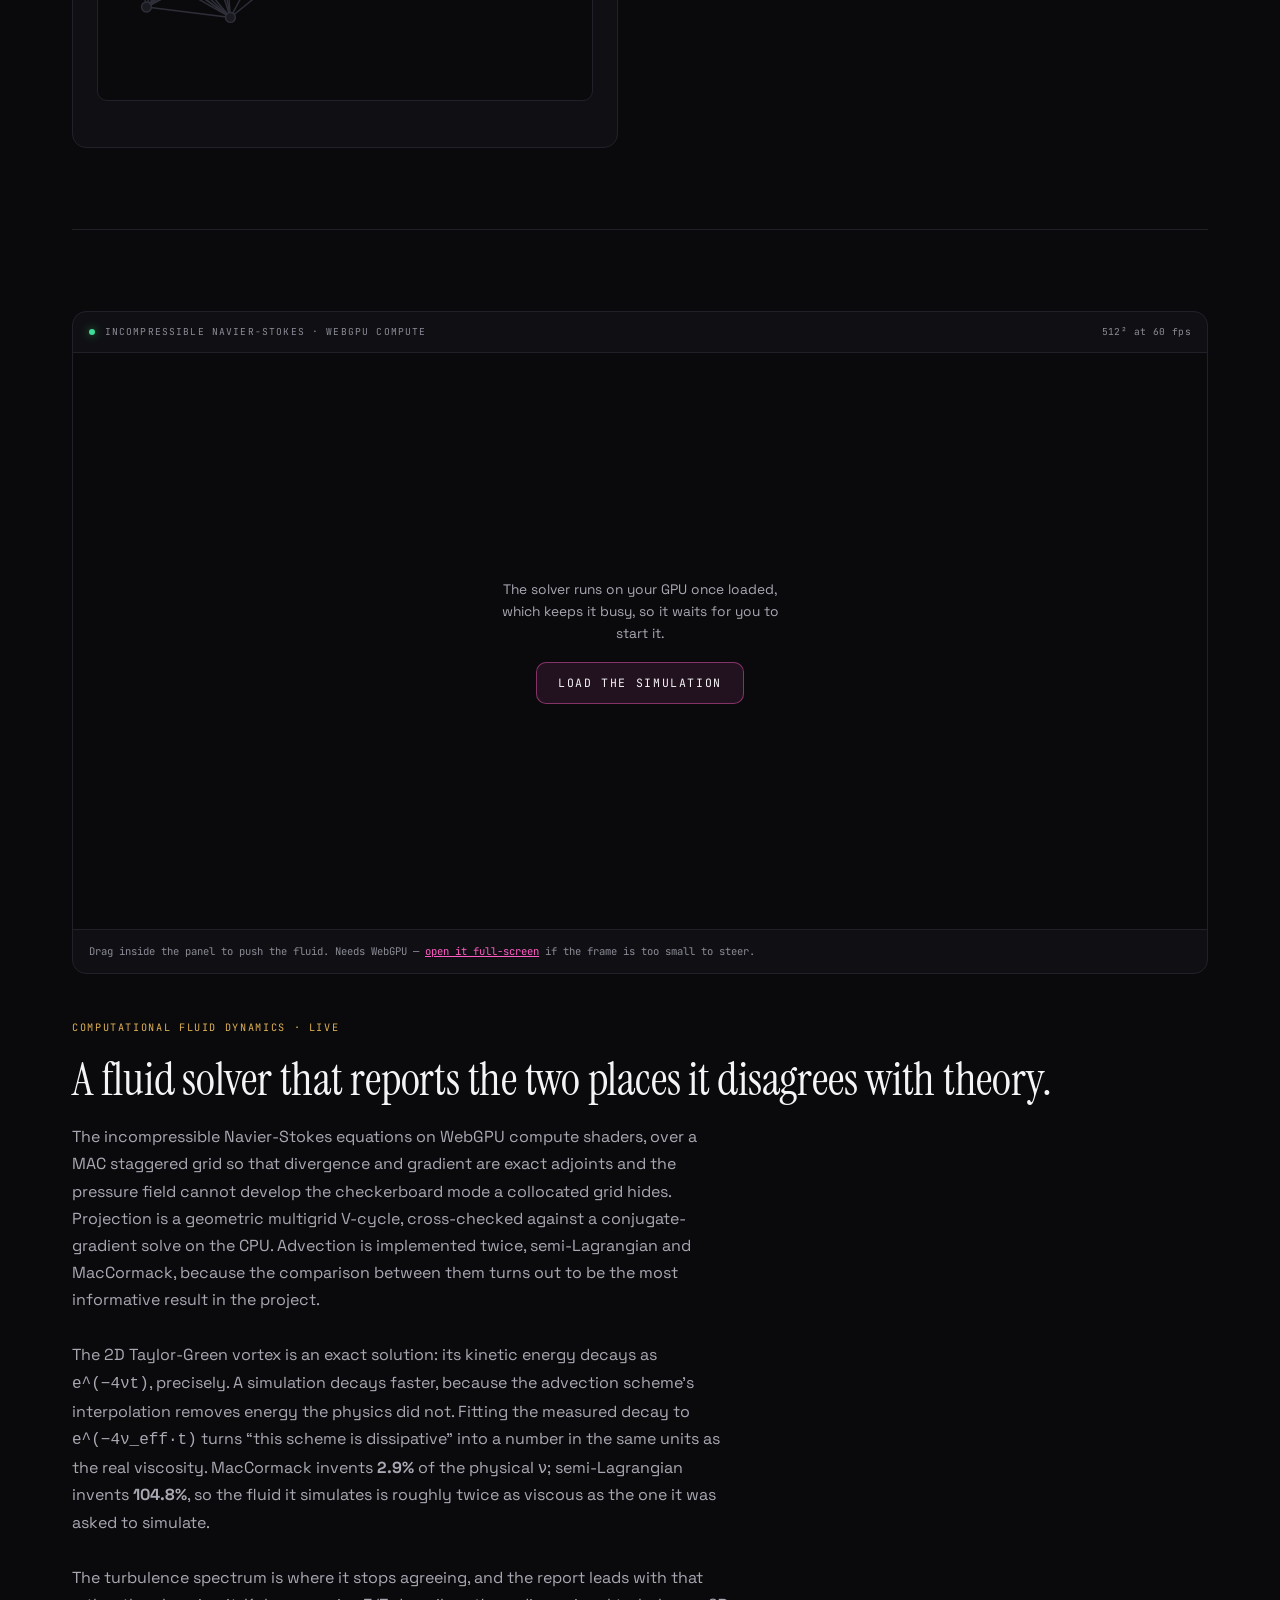
==== commit c4118f3f: "Update cricket career stats and add the Fall 2026 Dallas Hub MVP result" ====
--- a/index.html
+++ b/index.html
@@ -2800,16 +2800,17 @@
 
       <ol class="steps">
         <li><span class="step-n">01</span><p>Selected through multi-stage national tryouts and appointed Captain, leading squad strategy, training and competition execution.</p></li>
-        <li><span class="step-n">02</span><p>Ranked 31st nationally among 200,000+ competitive U19 players, 1st in the Southwest Region and 2nd in the Dallas Region, with a career record of 96 matches, 1,396 runs and 62 wickets.</p></li>
-        <li><span class="step-n">03</span><p>Founded the Coyote Cricket Club at Heritage HS from nothing in a school with no prior program, growing it to 25–30 students and leading it to consecutive top finishes in an 18-school interdistrict tournament: two 2nd-place results and a 3rd.</p></li>
-        <li><span class="step-n">04</span><p>Balanced high-performance athletics with research, USACO Gold, nonprofit leadership and a full academic load; elite sport and elite systems work compounding rather than competing.</p></li>
+        <li><span class="step-n">02</span><p>Ranked 31st nationally among 200,000+ competitive U19 players, 1st in the Southwest Region and 2nd in the Dallas Region, with a career record of 102 matches, 1,659 runs and 73 wickets.</p></li>
+        <li><span class="step-n">03</span><p>#2 MVP, Dallas Hub, Fall 2026. A result for that one season, not a career ranking.</p></li>
+        <li><span class="step-n">04</span><p>Founded the Coyote Cricket Club at Heritage HS from nothing in a school with no prior program, growing it to 25–30 students and leading it to consecutive top finishes in an 18-school interdistrict tournament: two 2nd-place results and a 3rd.</p></li>
+        <li><span class="step-n">05</span><p>Balanced high-performance athletics with research, USACO Gold, nonprofit leadership and a full academic load; elite sport and elite systems work compounding rather than competing.</p></li>
       </ol>
 
       <div class="figbox-grid">
         <div class="figbox"><span class="n">31st</span><span class="c">Nationally, of 200,000+ players</span></div>
-        <div class="figbox"><span class="n">96</span><span class="c">Matches played</span></div>
-        <div class="figbox"><span class="n">1,396</span><span class="c">Runs scored</span></div>
-        <div class="figbox"><span class="n">62</span><span class="c">Wickets taken</span></div>
+        <div class="figbox"><span class="n">102</span><span class="c">Matches played</span></div>
+        <div class="figbox"><span class="n">1,659</span><span class="c">Runs scored</span></div>
+        <div class="figbox"><span class="n">73</span><span class="c">Wickets taken</span></div>
       </div>
 
       <div class="tags">
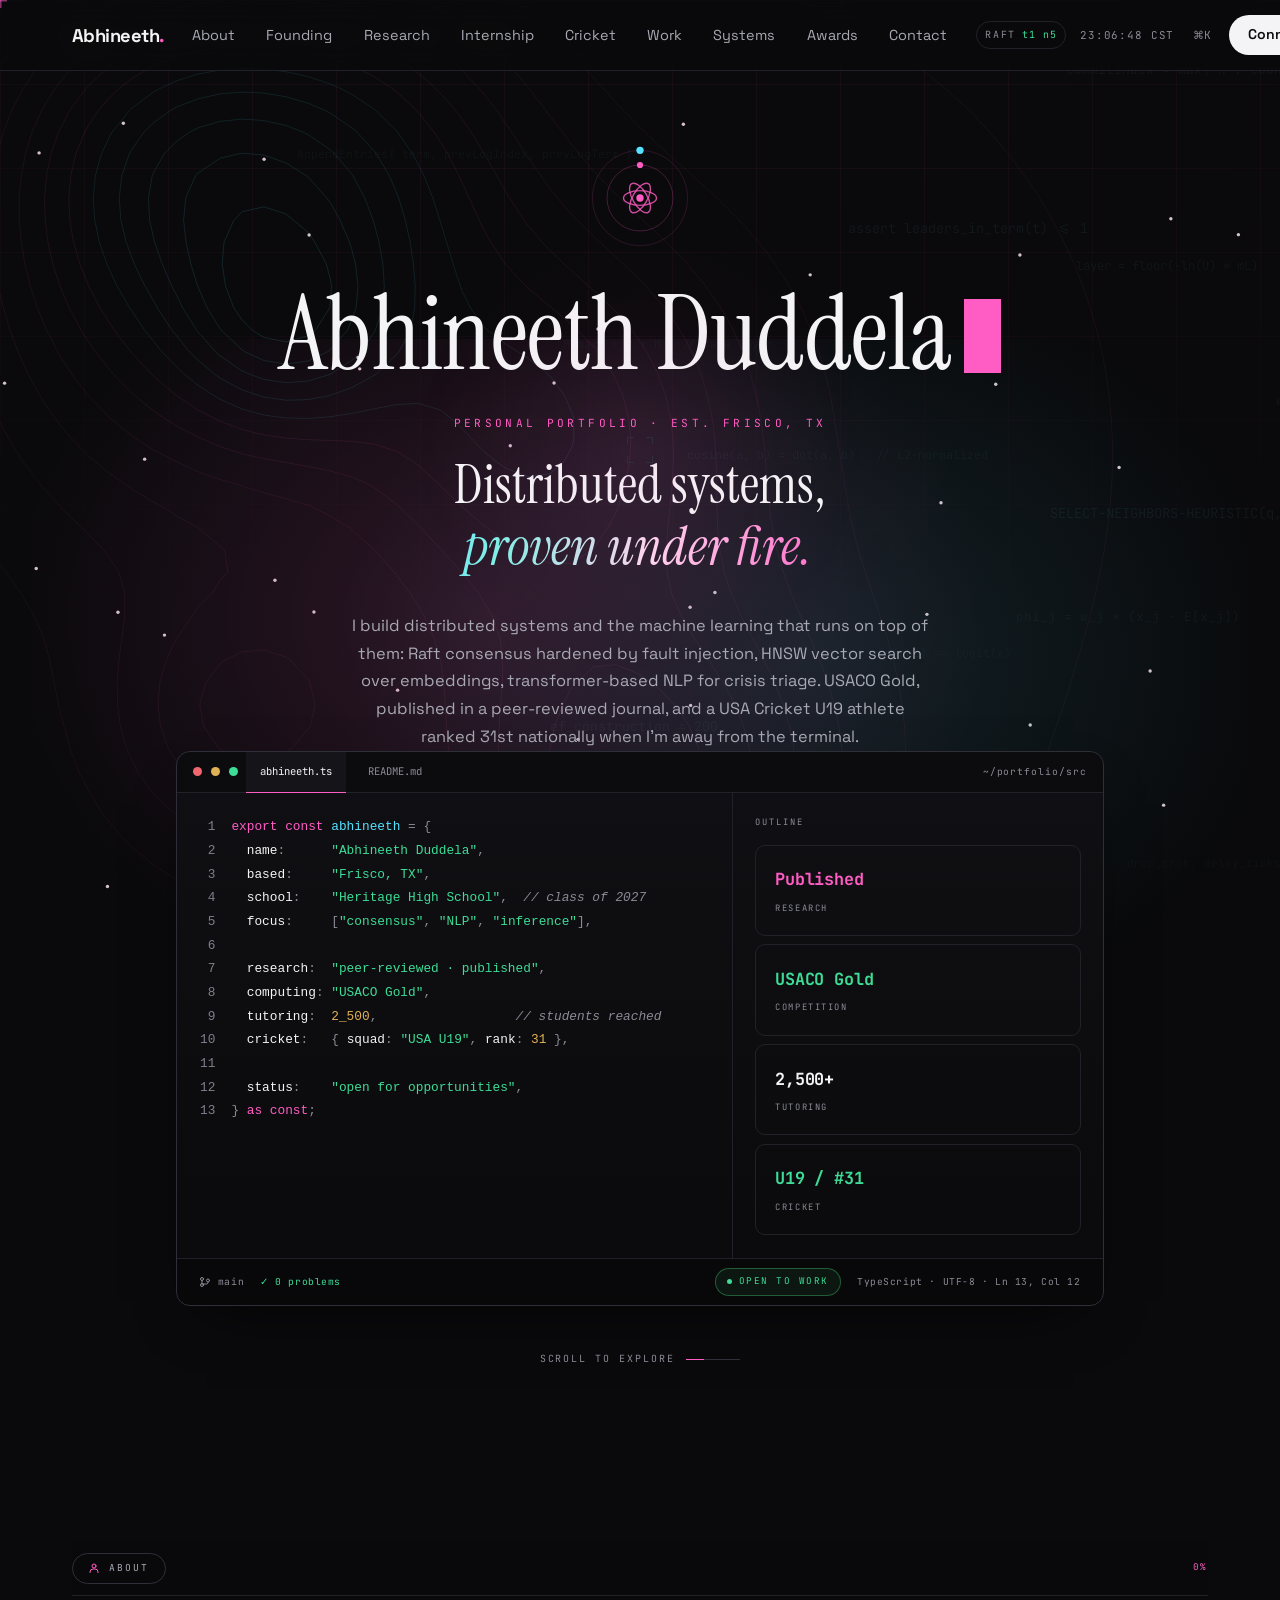
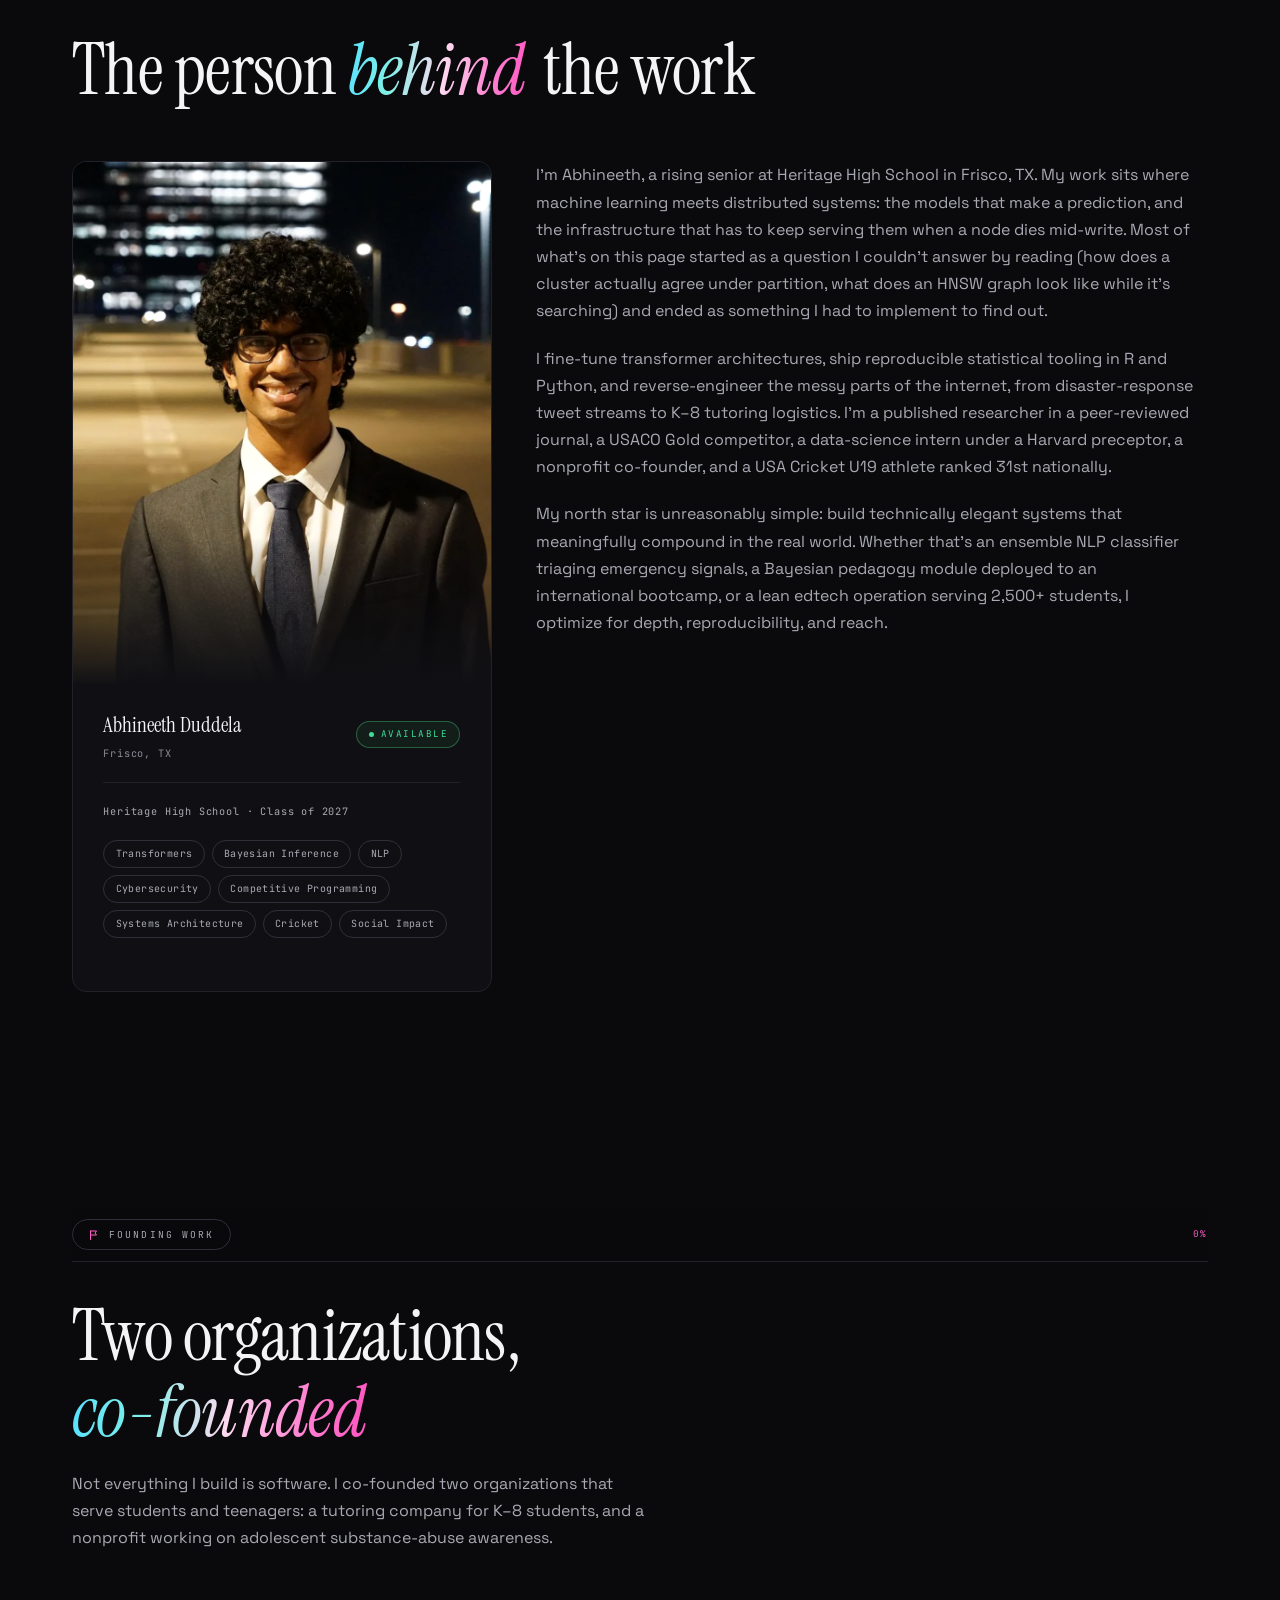
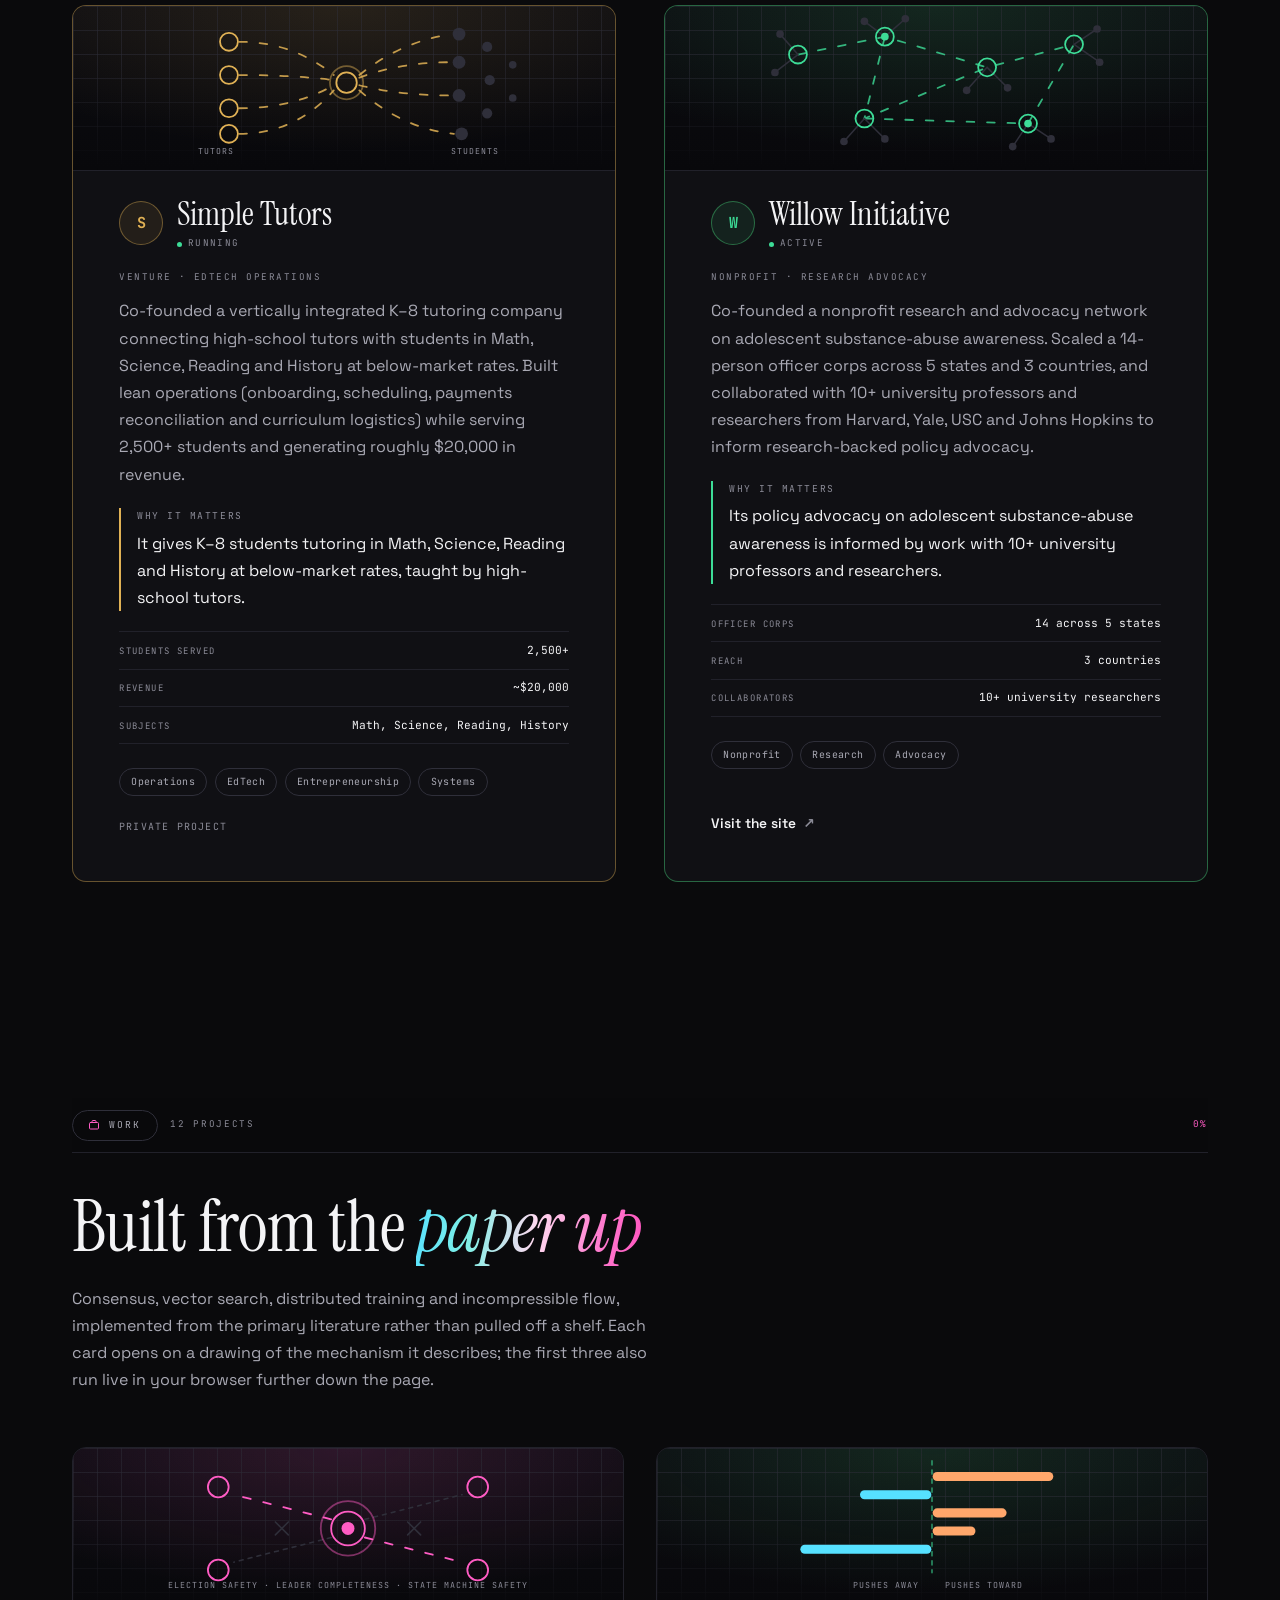
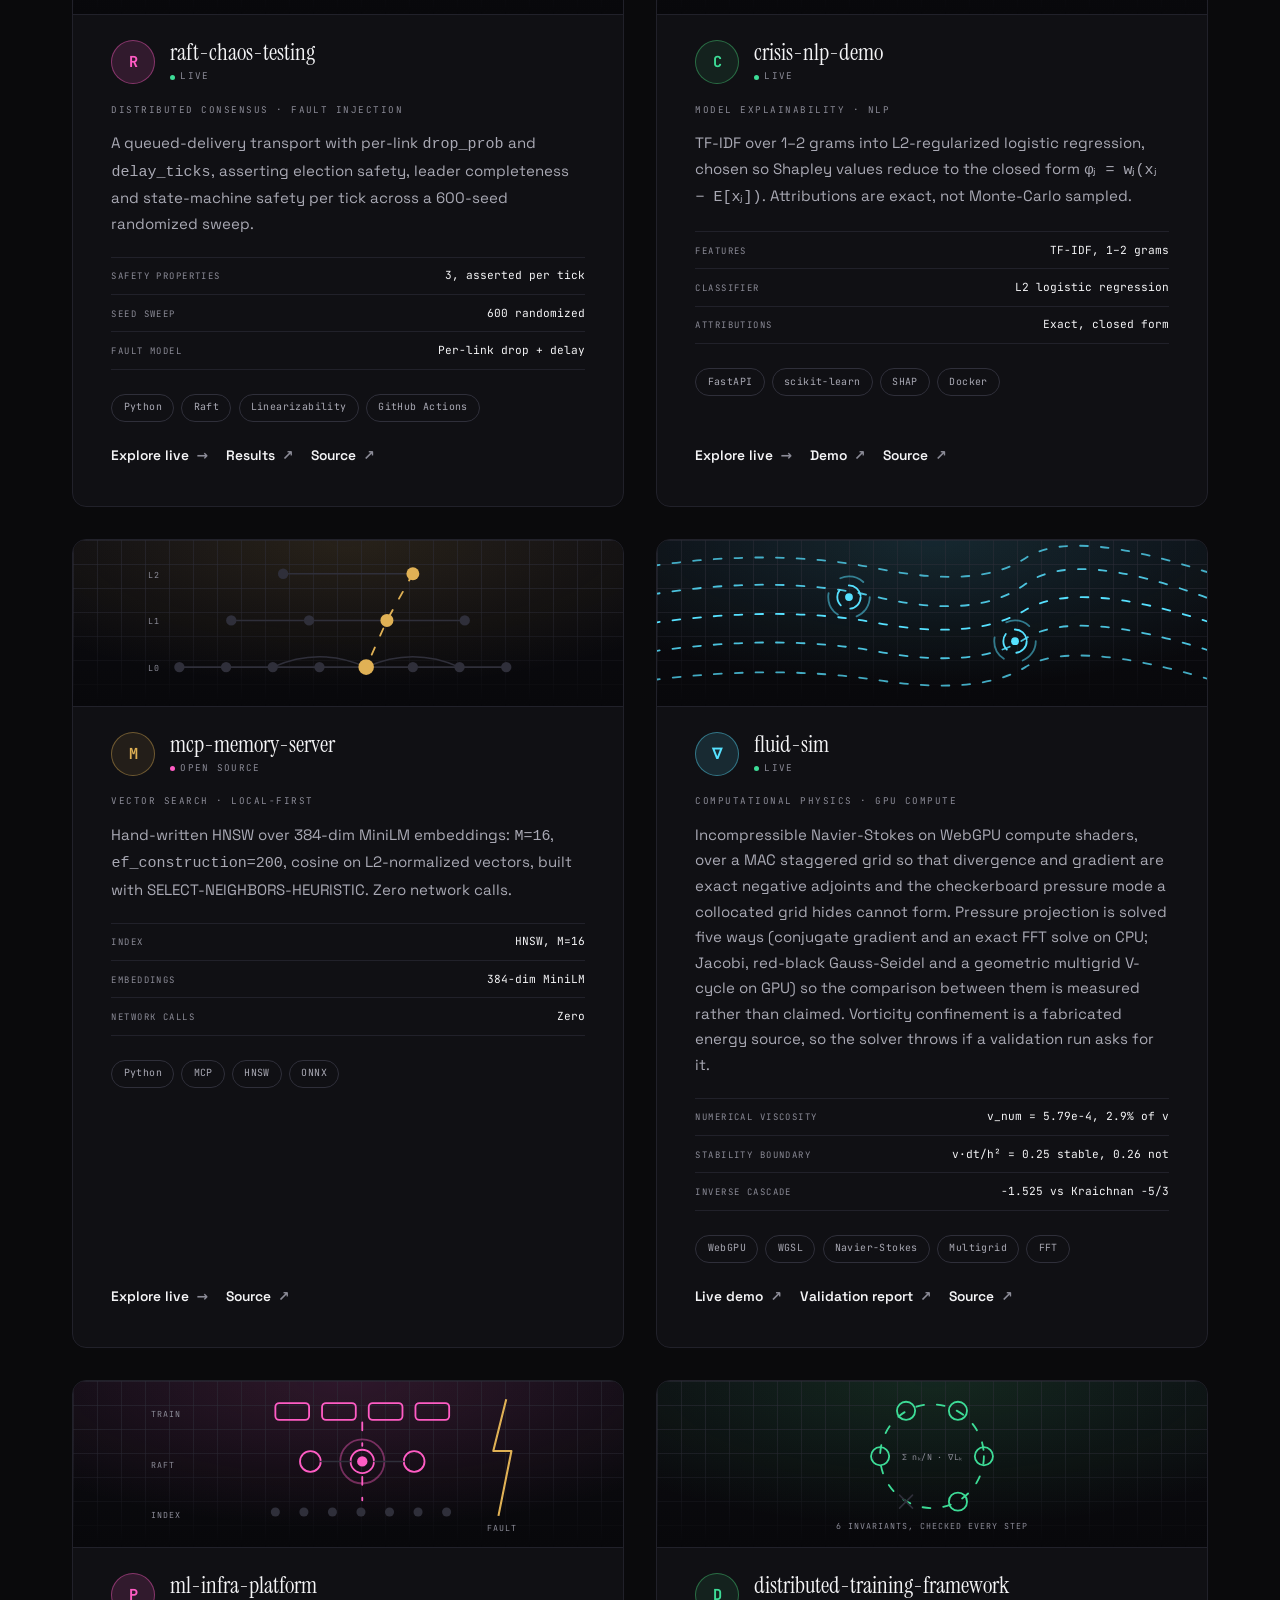
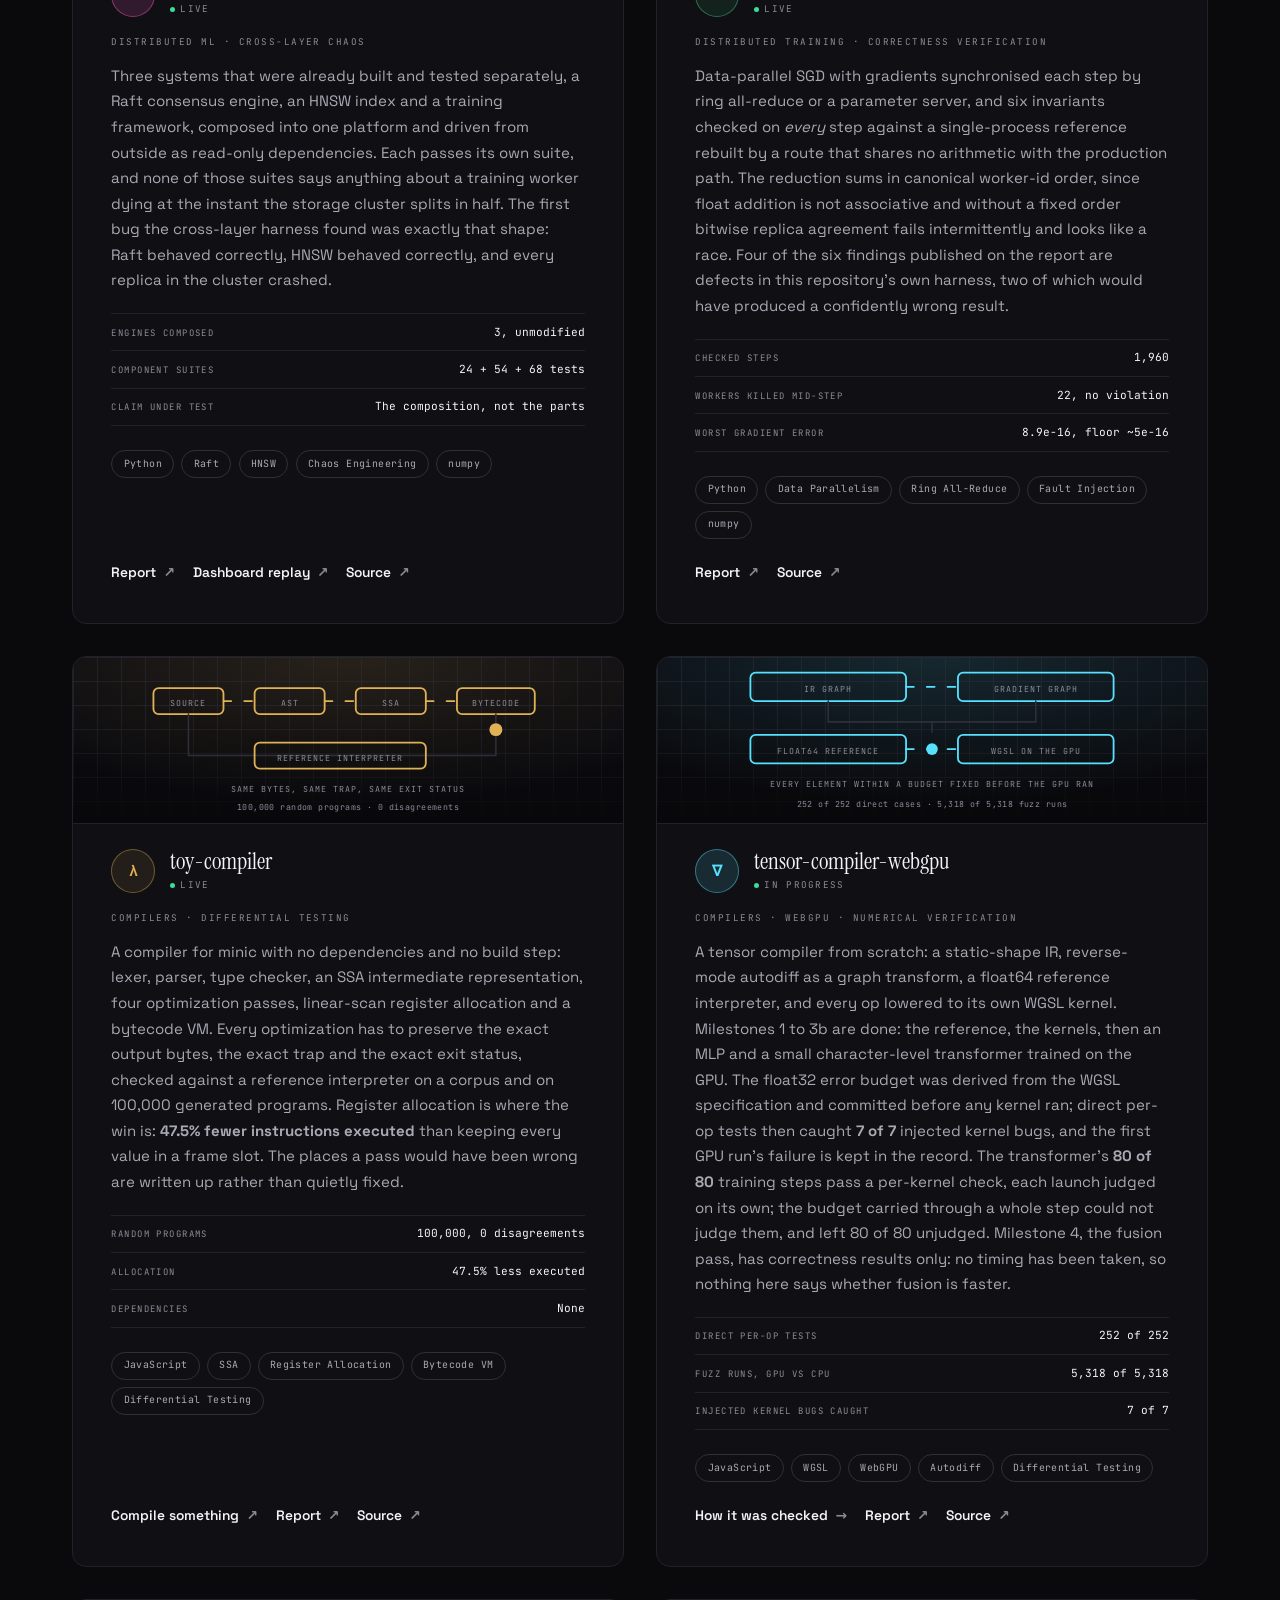
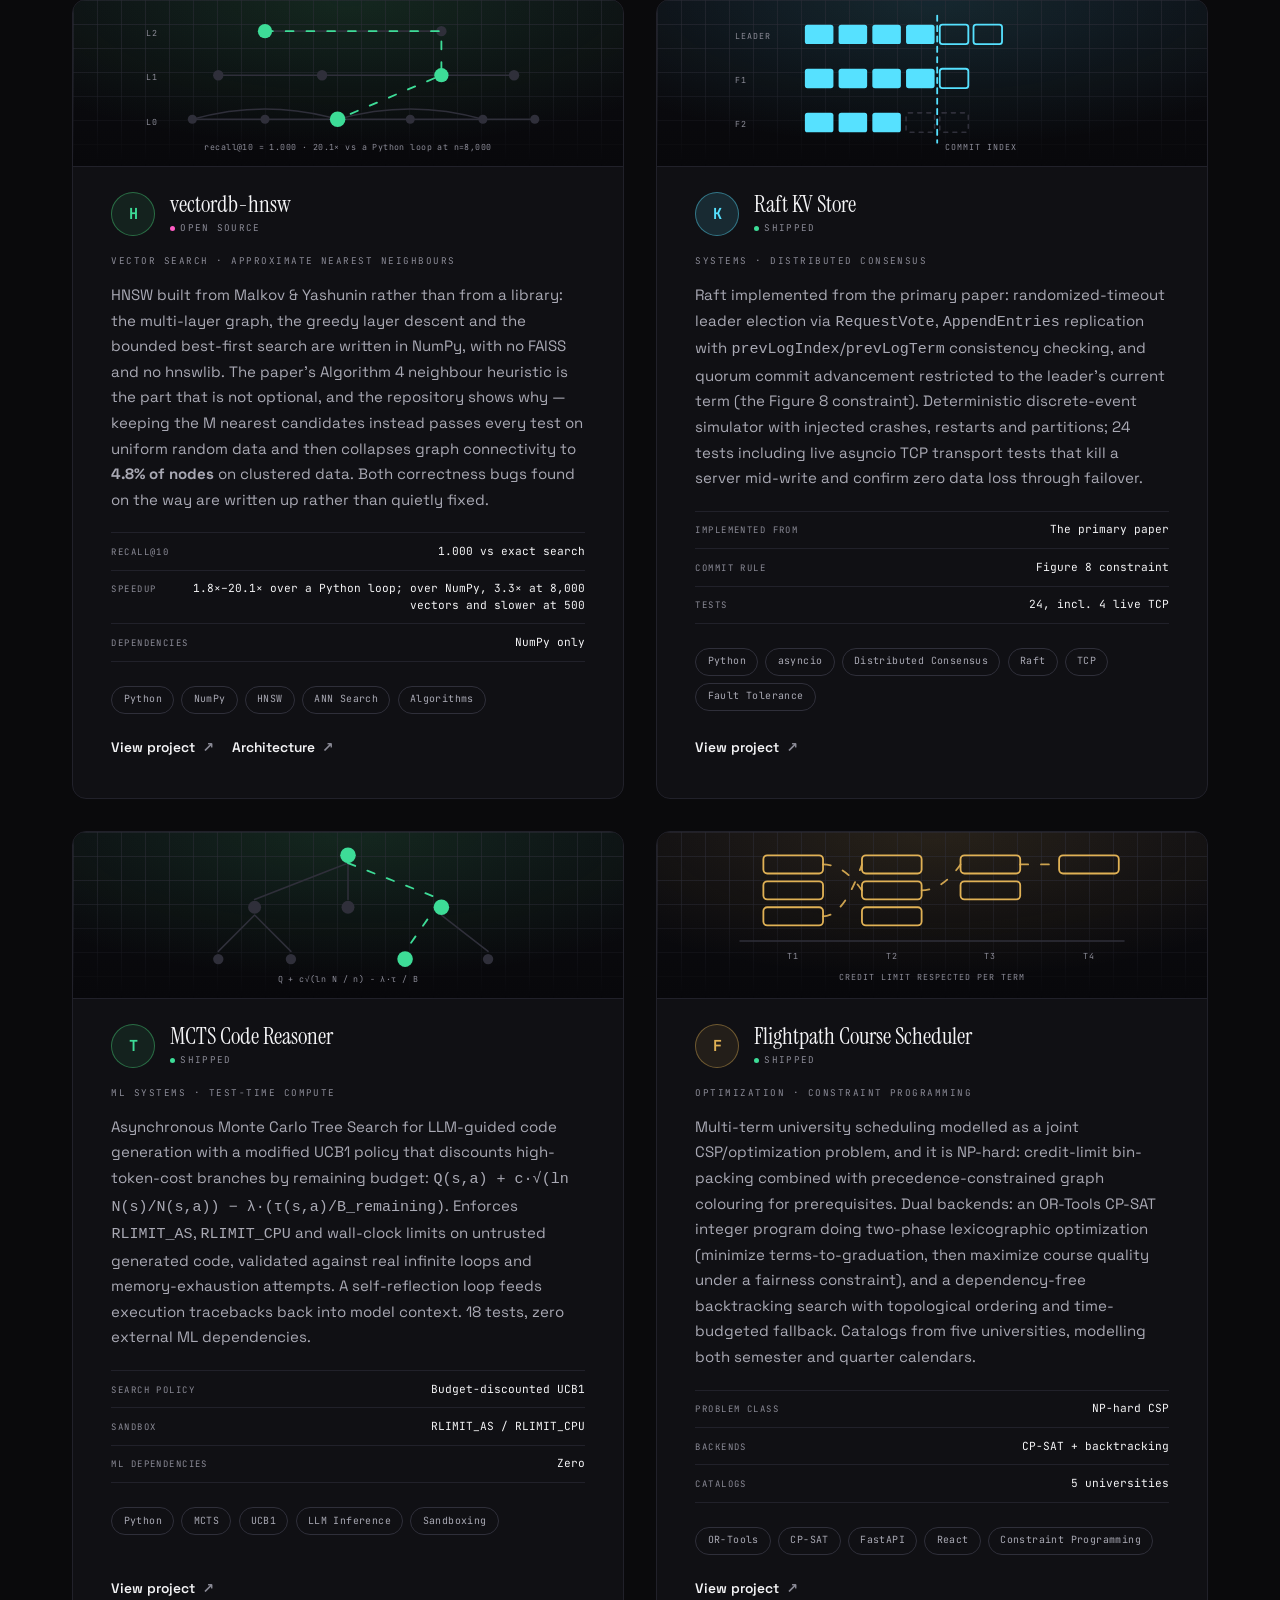
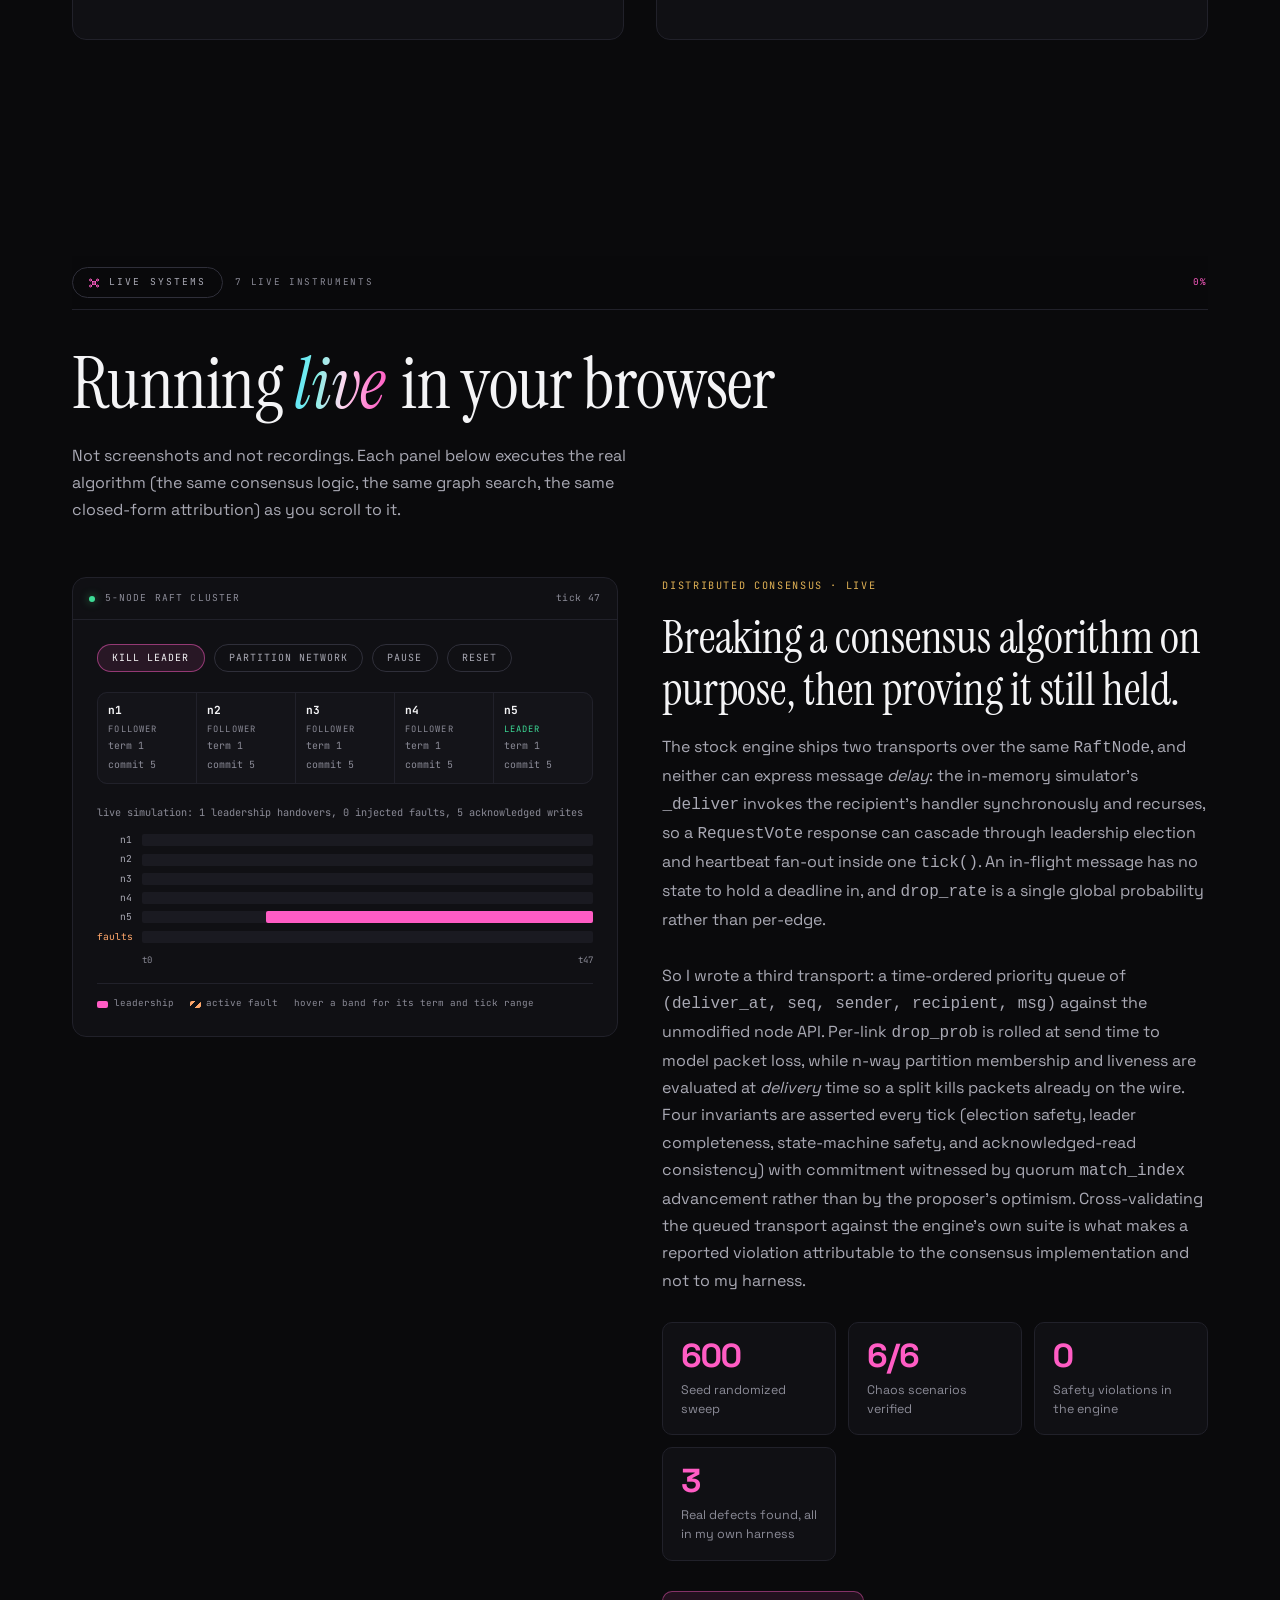
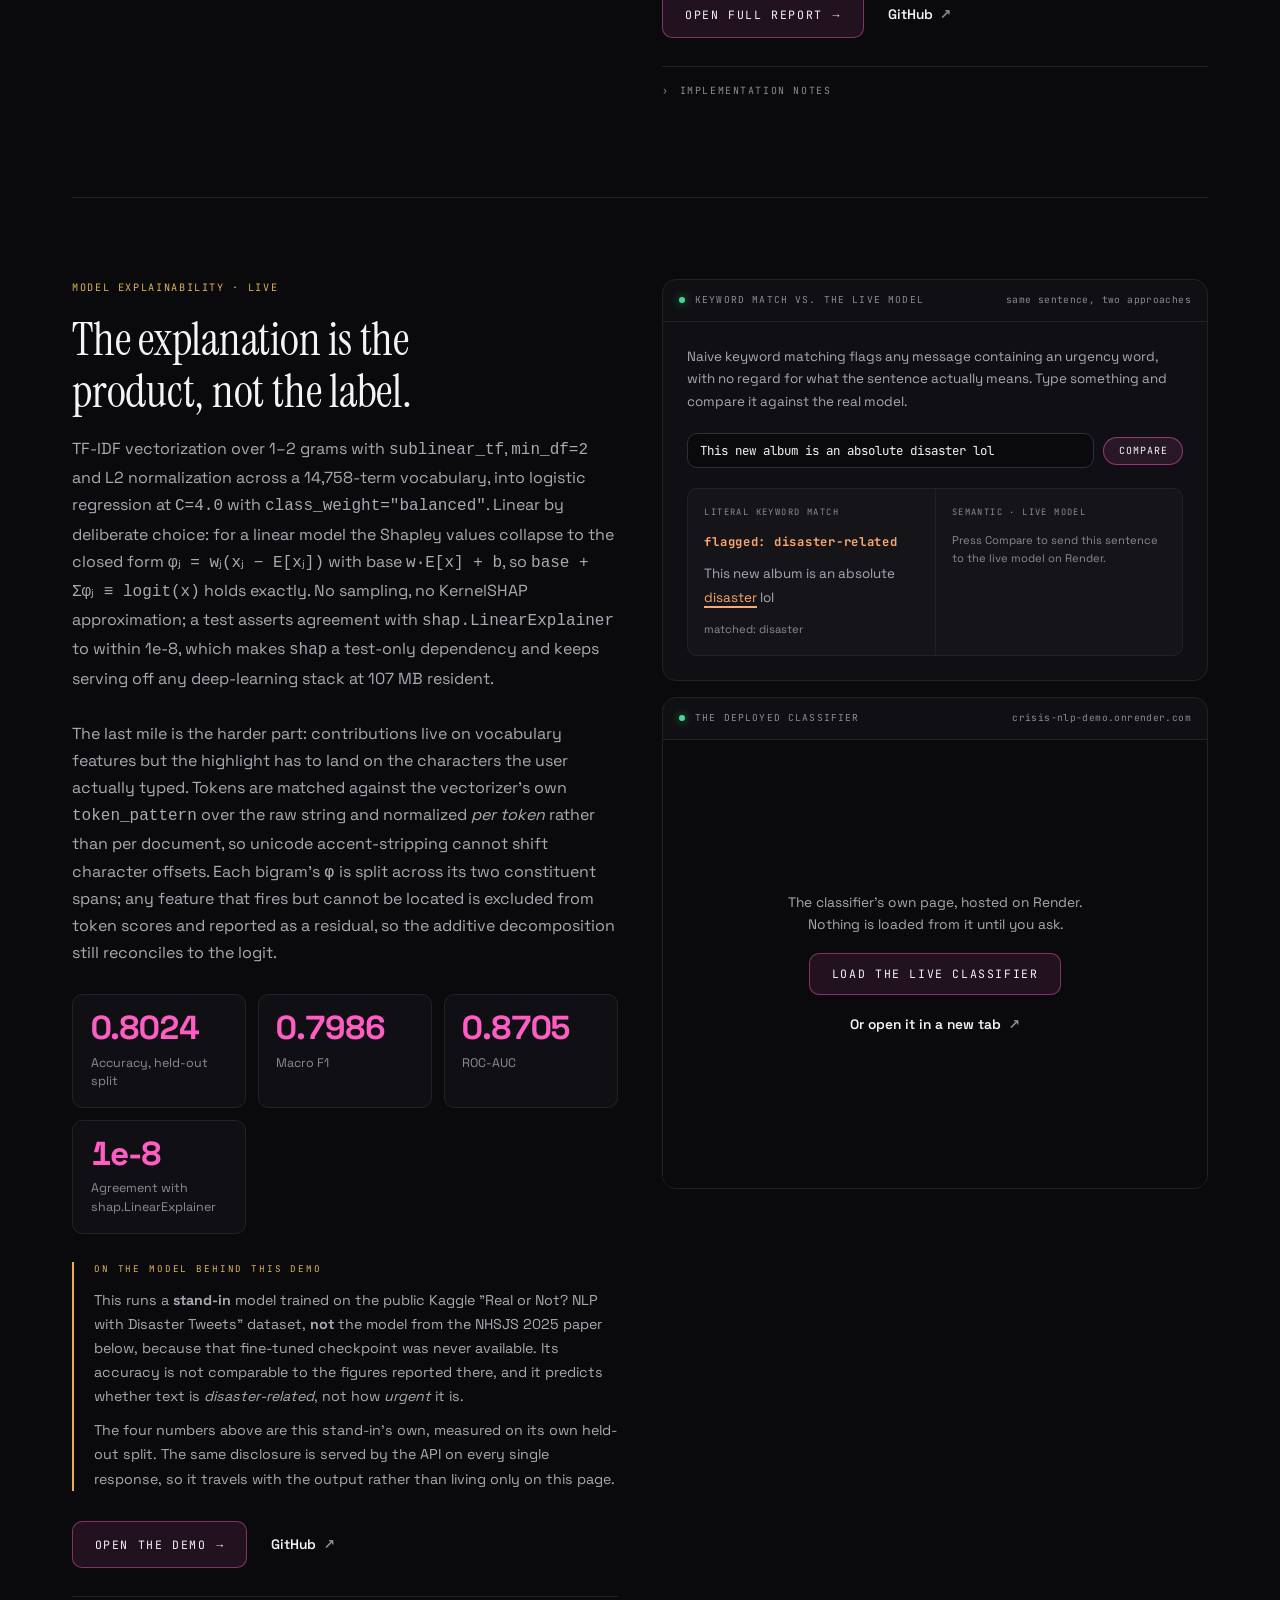
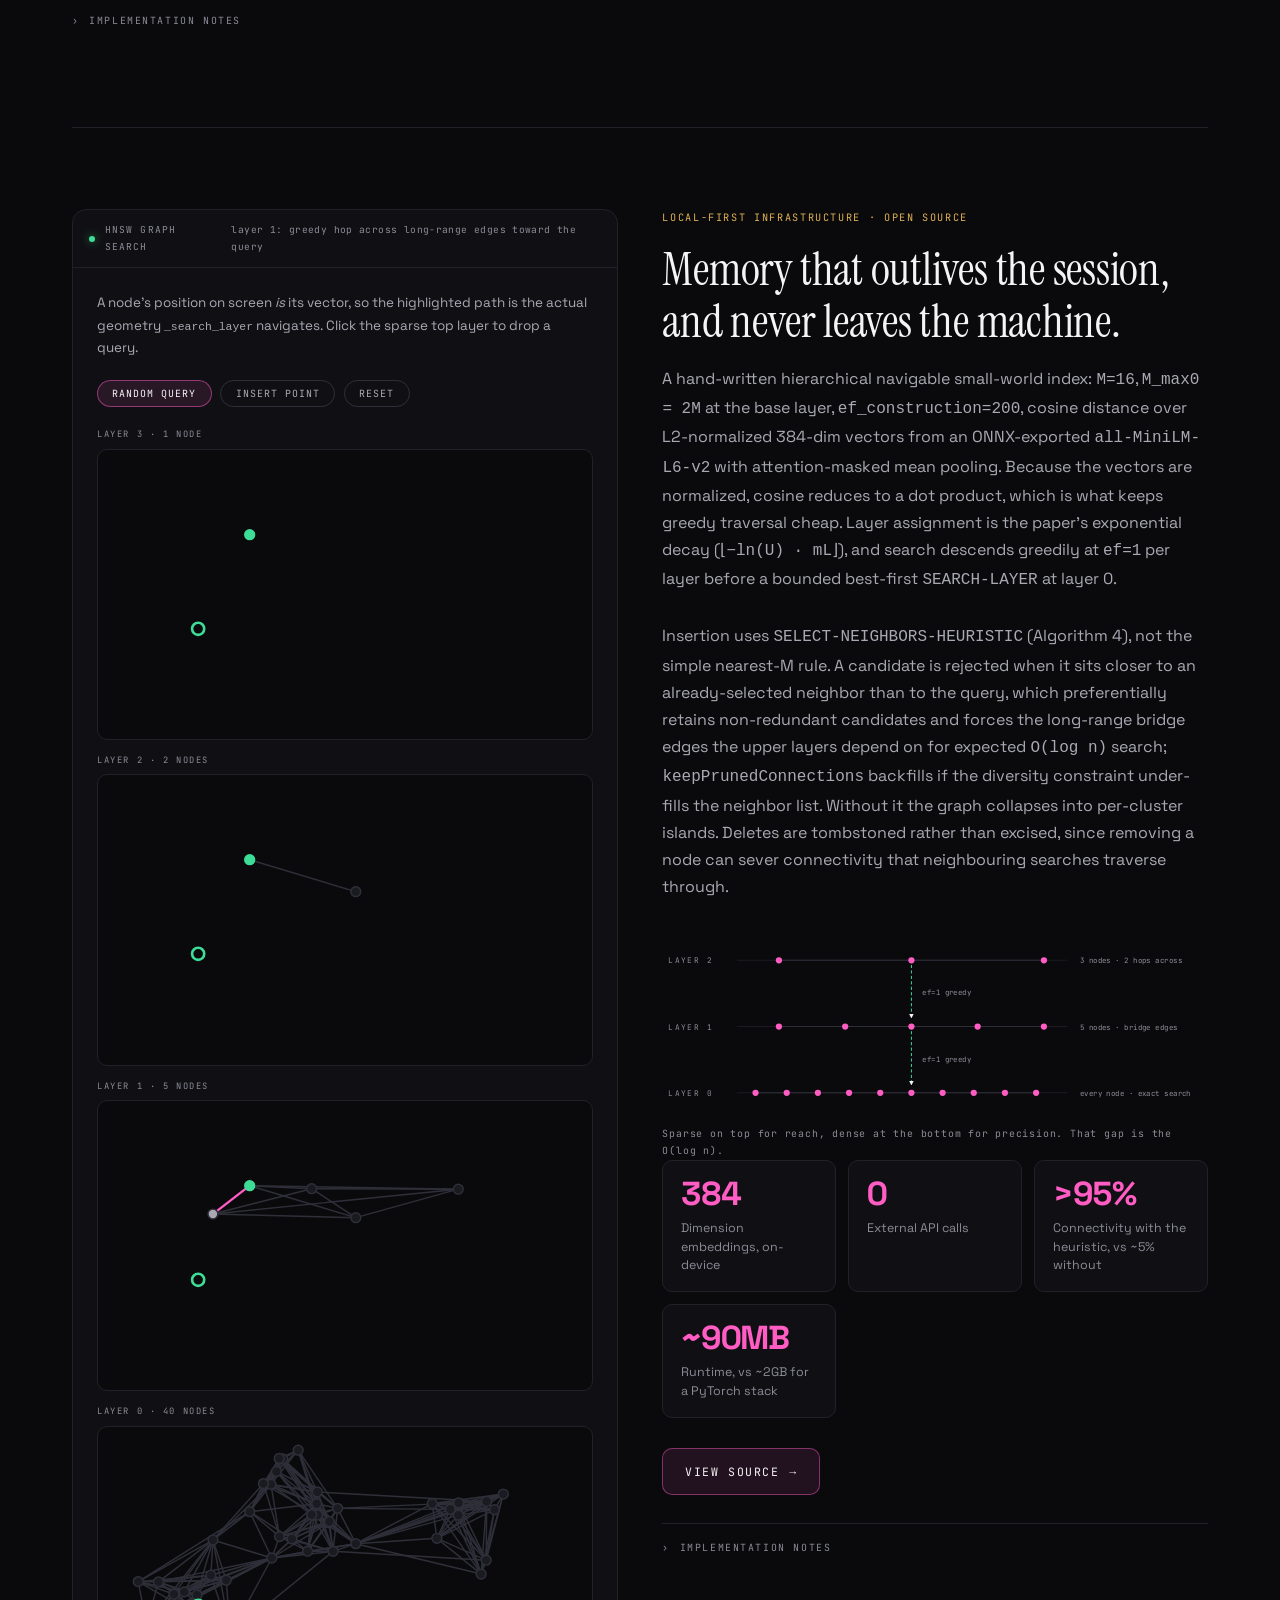
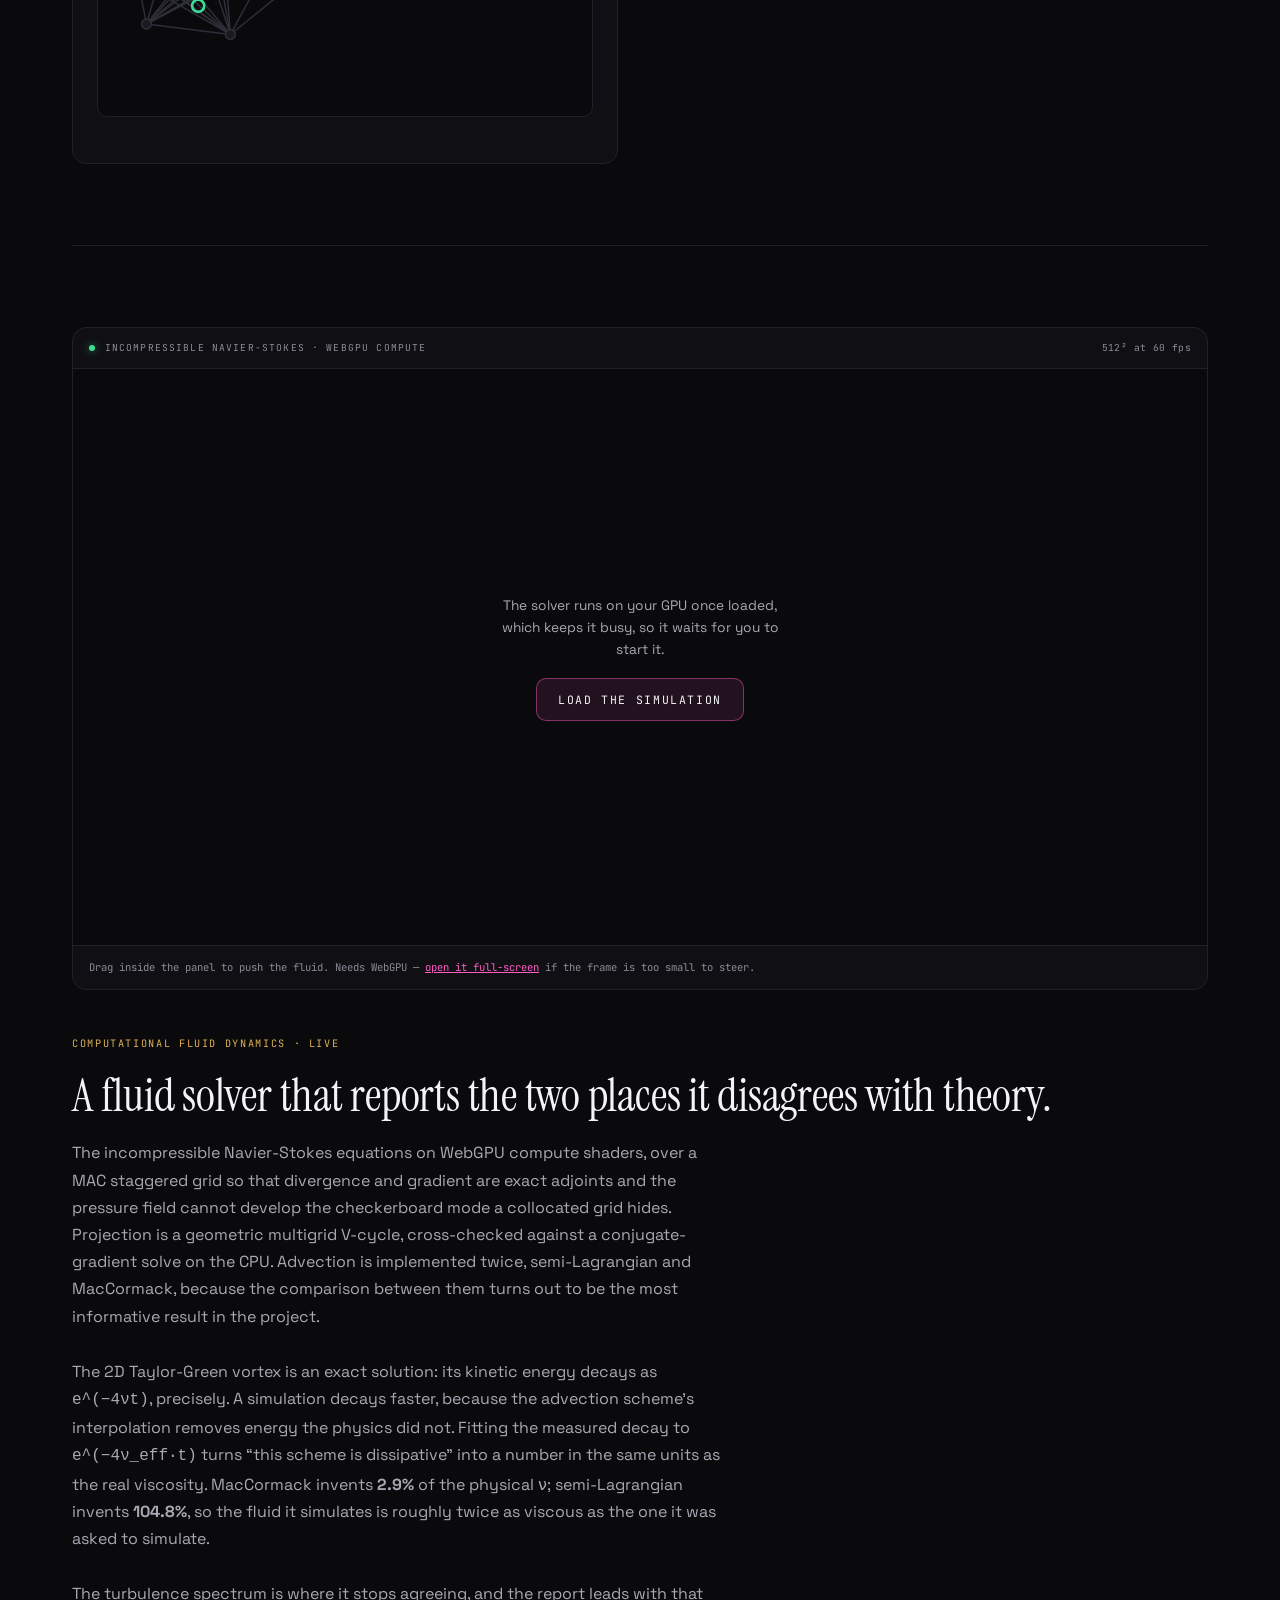
==== commit e65dfdbd: "Show affiliation badges on research papers and the Harvard internship" ====
--- a/index.html
+++ b/index.html
@@ -2369,7 +2369,7 @@
       <div class="dossier-head">
         <div>
           <span class="dossier-kind">Research</span>
-          <h3>Transformer-Based NLP for Real-Time Disaster Response</h3>
+          <h3>Harnessing Natural Language Processing for Disaster Response and Crisis Management</h3>
           <p class="dossier-org">National High School Journal of Science · Peer-Reviewed</p>
         </div>
         <span class="live-pill verified"><i></i>Published</span>
@@ -2550,6 +2550,7 @@
       <div class="index-row">
         <div>
           <h3 class="index-title">Budget-Aware Monte Carlo Tree Search for Self-Correcting Code Generation with Large Language Models</h3>
+          <div class="affil"><span class="affil-k">Affiliation</span>Independent Research</div>
           <div class="index-meta">November 2026 · <span class="st">Journal article</span> · The Curieux Review (student journal)</div>
           <div class="index-fig" style="margin-top: .6rem; max-width: var(--prose)">
             Helps an AI that writes code decide where to spend a limited budget of attempts:
@@ -2563,6 +2564,7 @@
       <div class="index-row">
         <div>
           <h3 class="index-title">Optimal Degree Planning as Constraint Satisfaction: Exact CP-SAT Scheduling Versus Heuristic Search for on-Time Graduation</h3>
+          <div class="affil"><span class="affil-k">Affiliation</span>Independent Research</div>
           <div class="index-meta">December 2026 · <span class="st">Full paper</span> · AAI 2026, International Conference on Advances in AI · Langkawi, Malaysia · paper only, not presenting in person</div>
           <div class="index-fig" style="margin-top: .6rem; max-width: var(--prose)">
             Plans which classes a student takes each term so that every prerequisite comes first,
@@ -2578,6 +2580,7 @@
       <div class="index-row">
         <div>
           <h3 class="index-title">Deterministic Simulation is Not Enough: Dual-Harness Verification of a from-Scratch Raft Implementation</h3>
+          <div class="affil"><span class="affil-k">Affiliation</span>Independent Research</div>
           <div class="index-meta">January 2027 · <span class="st">Full paper</span> · IEEE CCWC 2027 · Las Vegas</div>
           <div class="index-fig" style="margin-top: .6rem; max-width: var(--prose)">
             Raft is a method that lets several computers keep one shared copy of their data even
@@ -2593,6 +2596,7 @@
       <div class="index-row">
         <div>
           <h3 class="index-title">Diversity-Aware Neighbor Selection Prevents Graph Connectivity Collapse in HNSW Vector Search for on-Device Semantic Retrieval</h3>
+          <div class="affil"><span class="affil-k">Affiliation</span>Independent Research</div>
           <div class="index-meta">January 2027 · <span class="st">Full paper</span> · IEEE ICCE 2027 · Las Vegas</div>
           <div class="index-fig" style="margin-top: .6rem; max-width: var(--prose)">
             Search by meaning, such as finding saved notes that answer a question, often walks a
@@ -2608,6 +2612,7 @@
       <div class="index-row">
         <div>
           <h3 class="index-title">AltPilot: Drafting Alternative Text for Data Visualizations from the Code That Draws Them</h3>
+          <div class="affil"><span class="affil-k">Affiliation</span>MIT LIDS</div>
           <div class="index-meta">February 2027 · <span class="st">Poster</span> · IUI 2027, Posters track · Helsinki, Finland</div>
           <div class="index-fig" style="margin-top: .6rem; max-width: var(--prose)">
             Alternative text is the written description of an image that people using screen
@@ -2621,6 +2626,7 @@
       <div class="index-row">
         <div>
           <h3 class="index-title">Comparing Classical and Transformer-Based Natural Language Processing for Detecting Urgent Crisis Messages on Social Media</h3>
+          <div class="affil"><span class="affil-k">Affiliation</span>UT Dallas</div>
           <div class="index-meta">February 26 to 28, 2027 · <span class="st">Oral talk, abstract</span> · Texas Academy of Science annual meeting · Temple College</div>
           <div class="index-fig" style="margin-top: .6rem; max-width: var(--prose)">
             A talk comparing older methods that judge a post by the words it contains with newer
@@ -2634,6 +2640,7 @@
       <div class="index-row">
         <div>
           <h3 class="index-title">Harnessing Natural Language Processing for Disaster Response and Crisis Management</h3>
+          <div class="affil"><span class="affil-k">Affiliation</span>UT Dallas · mentor: Dr. Chris Irwin Davis</div>
           <div class="index-meta">March 2027 · <span class="st">K-12 poster</span> · IEEE ISEC 2027 · Johns Hopkins University</div>
           <div class="index-fig" style="margin-top: .6rem; max-width: var(--prose)">
             Teaches a computer to read social-media posts written during a disaster and pick
@@ -2647,6 +2654,7 @@
       <div class="index-row">
         <div>
           <h3 class="index-title">Flightpath: Using Constraint Optimization to Help Students Plan an On-Time Graduation</h3>
+          <div class="affil"><span class="affil-k">Affiliation</span>Independent Research</div>
           <div class="index-meta">March 2027 · <span class="st">K-12 poster</span> · IEEE ISEC 2027 · Johns Hopkins University</div>
           <div class="index-fig" style="margin-top: .6rem; max-width: var(--prose)">
             The course planner above, presented as a poster: it turns degree requirements into
@@ -2659,6 +2667,7 @@
       <div class="index-row">
         <div>
           <h3 class="index-title">Learning Distributed Consensus by Building It: A From-Scratch Raft Key-Value Store with Adversarial Testing</h3>
+          <div class="affil"><span class="affil-k">Affiliation</span>MIT LIDS</div>
           <div class="index-meta">March 2027 · <span class="st">K-12 poster</span> · IEEE ISEC 2027 · Johns Hopkins University</div>
           <div class="index-fig" style="margin-top: .6rem; max-width: var(--prose)">
             A small database spread across several computers that is built to keep working when
@@ -2710,6 +2719,7 @@
       <div class="index-row">
         <div>
           <h3 class="index-title">Reading crisis text: finding urgent posts during disasters</h3>
+          <div class="affil"><span class="affil-k">Affiliation</span>UT Dallas</div>
           <div class="index-meta">2026/2027 · <span class="st">Regional entry</span> · Texas regional Junior Science and Humanities Symposium (JSHS)</div>
           <div class="index-fig" style="margin-top: .6rem; max-width: var(--prose)">
             The same crisis-text work, entered in the Texas regional round of JSHS.
@@ -2733,6 +2743,7 @@
         <div>
           <span class="dossier-kind">Internship</span>
           <h3>SWE and ML Intern</h3>
+          <div class="affil"><span class="affil-k">Affiliation</span>Harvard SEAS · under Professor David Kane · Jun–Aug 2026</div>
           <p class="dossier-org">Harvard University · under Professor David Kane, a Harvard preceptor</p>
         </div>
       </div>
--- a/styles.css
+++ b/styles.css
@@ -1240,6 +1240,15 @@
 .index-title { font-size: 1.3rem; font-weight: 400; letter-spacing: 0; margin: 0; line-height: 1.2; }
 .index-meta { font-family: var(--mono); font-size: .64rem; letter-spacing: .08em; color: var(--label); margin-top: .4rem; }
 .index-meta .st { color: var(--amber); }
+/* Affiliation badge: the institution a paper or internship was done with,
+   under the title. Same mono pill as .tag, in the accent the org lines use. */
+.affil {
+  display: flex; flex-wrap: wrap; align-items: baseline; gap: .15rem .55rem; width: fit-content; max-width: 100%;
+  font-family: var(--mono); font-size: .62rem; letter-spacing: .04em; line-height: 1.5; color: var(--accent);
+  border: 1px solid var(--line-2); border-radius: .85rem; padding: .28rem .75rem; margin-top: .55rem;
+}
+.affil-k { font-size: .54rem; letter-spacing: .18em; text-transform: uppercase; color: var(--label); }
+.dossier .affil { margin-top: .9rem; }
 .index-fig { font-size: .82rem; color: var(--label); }
 .index-fig b { color: var(--accent); font-size: 1.05rem; font-weight: 700; letter-spacing: -.02em; margin-right: .4rem; font-variant-numeric: tabular-nums; }
 .index-actions { display: flex; gap: 1.1rem; font-family: var(--mono); font-size: .62rem; letter-spacing: .14em; text-transform: uppercase; }
